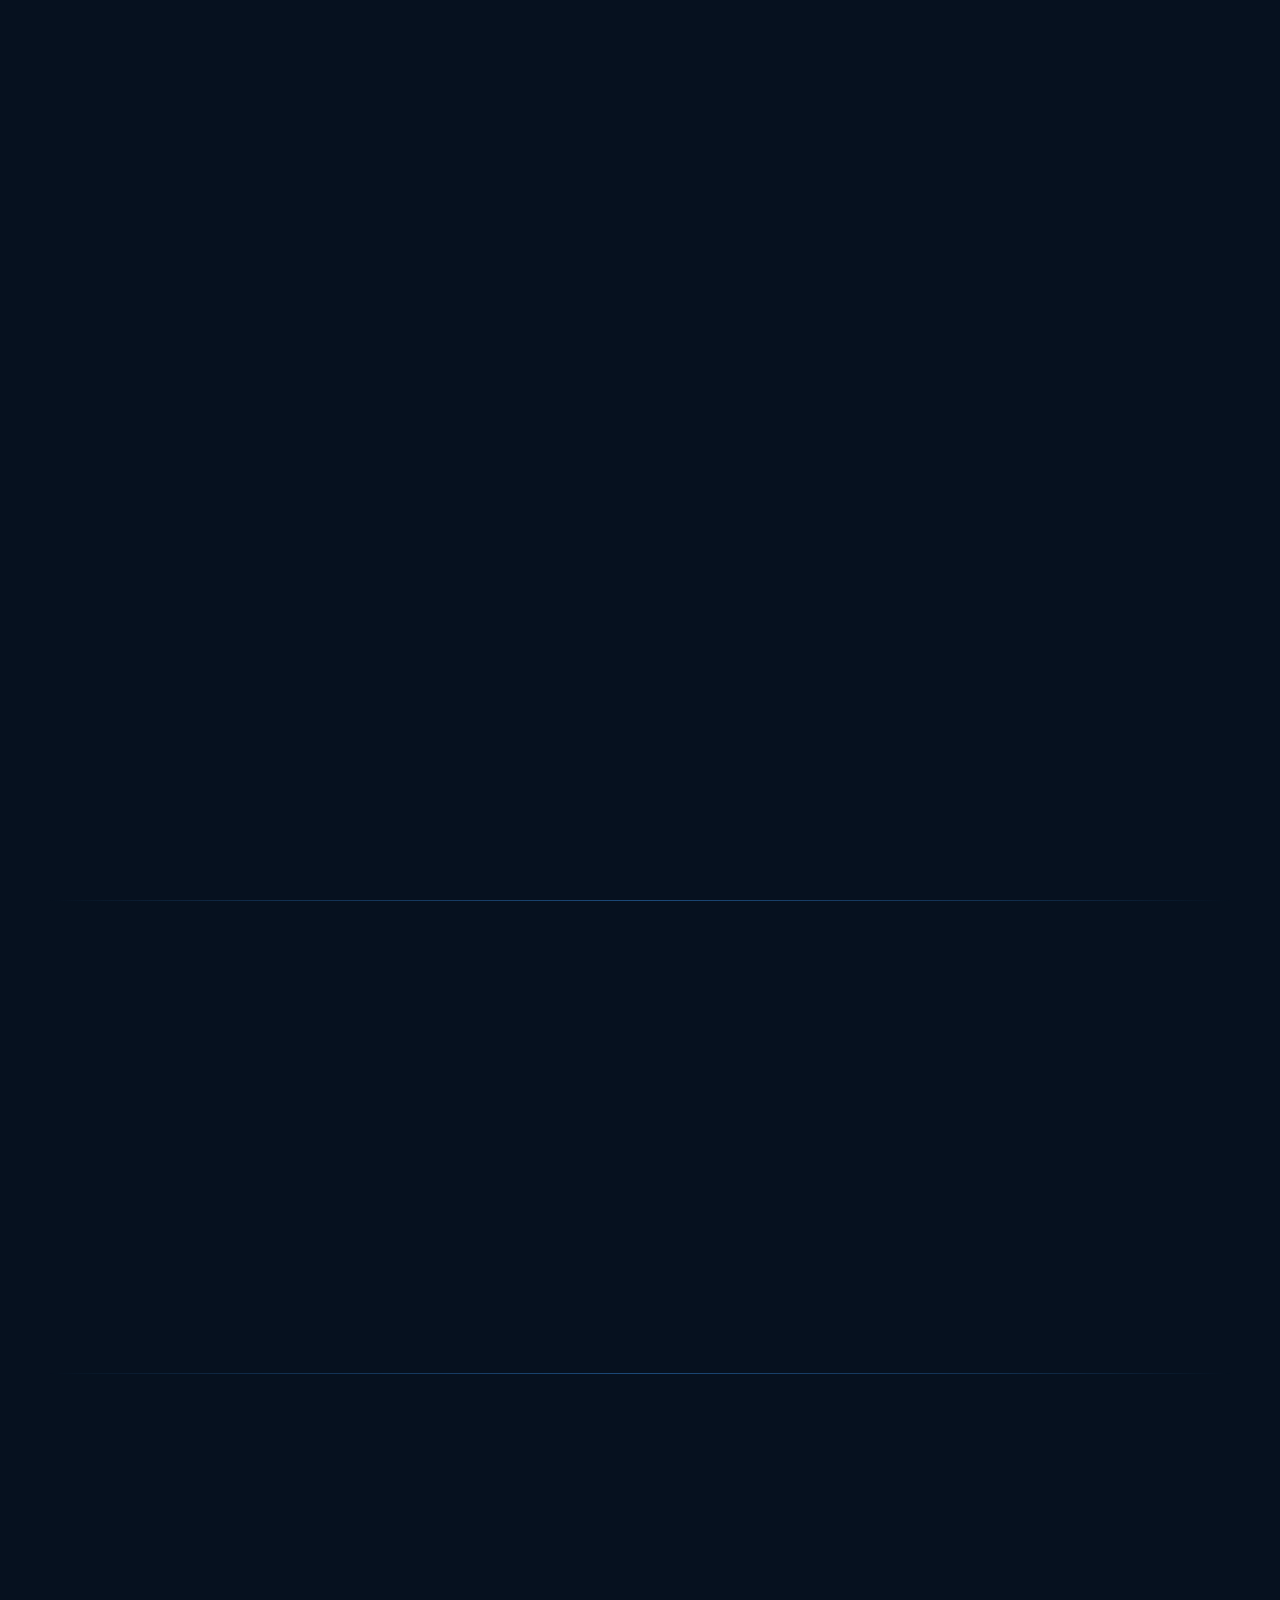
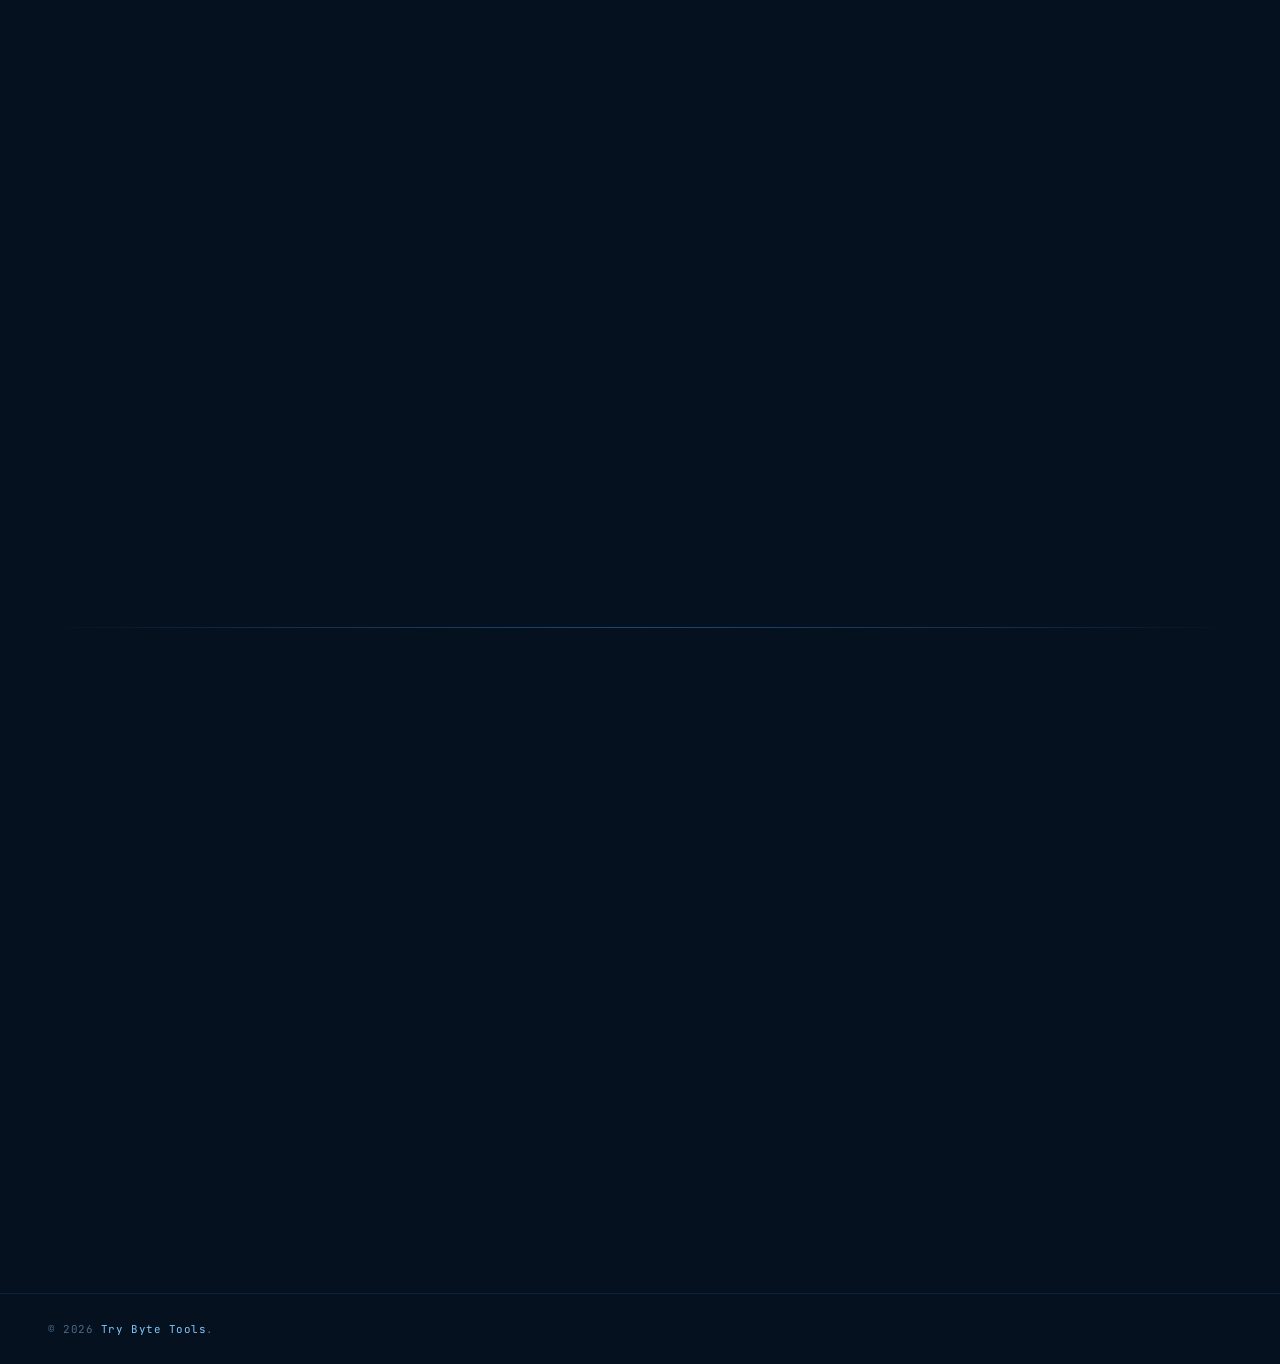
==== index.html @ e7b8ee63 "Site update 2026-03-02 18:28" ====
<!DOCTYPE html>
<html lang="en">
<head>
  <meta charset="UTF-8" />
  <meta name="viewport" content="width=device-width, initial-scale=1.0" />
  <meta name="description" content="Try Byte Tools — a small team building games, tools, and web projects. No corporate nonsense, just good code." />

  <!-- Open Graph / Social Sharing -->
  <meta property="og:type"        content="website" />
  <meta property="og:url"         content="https://trybytetools.github.io/TryByteTools/" />
  <meta property="og:title"       content="Try Byte Tools" />
  <meta property="og:description" content="A small team building games, tools, and web projects. No corporate nonsense, just good code." />
  <meta property="og:site_name"   content="Try Byte Tools" />

  <!-- Twitter / X Card -->
  <meta name="twitter:card"        content="summary" />
  <meta name="twitter:title"       content="Try Byte Tools" />
  <meta name="twitter:description" content="A small team building games, tools, and web projects. No corporate nonsense, just good code." />

  <title>Try Byte Tools</title>
  <link rel="preconnect" href="https://fonts.googleapis.com" />
  <link rel="preconnect" href="https://fonts.gstatic.com" crossorigin />
  <link href="https://fonts.googleapis.com/css2?family=JetBrains+Mono:wght@300;400;600;700&family=Outfit:wght@300;400;500;600;700;800;900&display=swap" rel="stylesheet" />
  <link rel="stylesheet" href="styles.css" />
</head>
<body>

<div id="page-transition"></div>
<div id="cursor"></div>
<div id="cursor-ring"></div>
<canvas id="bg-canvas"></canvas>

<div id="nav-container"></div>

<!-- ════ HERO ═══════════════════════════════════════════════════════ -->
<section class="hero">
  <h1 class="hero-title">
    <span class="blue">Try Byte Tools</span>
  </h1>
  <p class="hero-tagline">
    A small team that just wants to build cool stuff together. We want to share with the world what we're working on — no corporate nonsense, no marketing fluff, just good code and real projects.
  </p>
  <div class="hero-btns">
    <a href="projects.html" class="btn btn-blue"><span>Browse Projects →</span></a>
    <a href="#about" class="btn btn-blue"><span>The Team</span></a>
  </div>
</section>

<!-- ════ PIPELINE ════════════════════════════════════════════════════ -->
<hr class="divider" />
<div class="section-wrap" id="pipeline">
  <div style="display:grid;grid-template-columns:1fr 1fr;gap:5rem;align-items:start;">
    <div>
      <p class="section-eyebrow reveal">Pipeline</p>
      <h2 class="section-title reveal delay-1">What's<br><span class="blue">Coming</span></h2>
      <p class="section-sub reveal delay-2">Every tool in the portfolio. Updated as we plan and build.</p>
    </div>
    <div>
      <div id="pipeline-list" class="reveal delay-2"></div>
    </div>
  </div>
</div>

<!-- ════ ABOUT ════════════════════════════════════════════════════════ -->
<hr class="divider" />
<div class="section-wrap" id="about">
  <div class="about-split">
    <div class="about-body">
      <p class="section-eyebrow reveal">About</p>
      <h2 class="section-title reveal delay-1" style="margin-bottom:2rem;">Real Devs,<br><span class="blue">Real Code</span></h2>
      <div class="reveal delay-2">
        <p><strong>Try Byte Tools</strong> started as one developer's side project and turned into something better — a small crew of friends who just like building things.</p>
        <p>We work on whatever's interesting: Unity tools, web apps, games, mobile projects. There's no corporate agenda here. Just <em>developers who want to ship cool stuff together</em> and maybe make a little money doing it.</p>
        <p>The team grows when the right people show up. If you've got a project idea or want to collaborate, <strong>reach out</strong> — the door is open.</p>
      </div>
      <div class="stats reveal delay-3">
        <div class="stat-box"><span class="stat-num" data-count="5">0</span><div class="stat-label">Projects</div></div>
        <div class="stat-box"><span class="stat-num" data-count="2">0</span><div class="stat-label">Team Members</div></div>
      </div>
    </div>
    <div class="reveal delay-2">
      <p class="section-eyebrow" style="margin-bottom:1.5rem;">Team</p>
      <div class="team-grid" id="team-grid"></div>
    </div>
  </div>
</div>

<!-- ════ CONTACT ══════════════════════════════════════════════════════ -->
<hr class="divider" />
<div class="section-wrap" id="contact">
  <p class="section-eyebrow reveal">Contact</p>
  <h2 class="section-title reveal delay-1" style="margin-bottom:0.6rem;">Let's Talk</h2>
  <p class="section-sub reveal delay-2">Bug report, collab idea, tool request, or just want to say hi — all of it is welcome.</p>
  <div class="contact-grid">
    <div class="contact-links reveal delay-2">
      <a id="contact-email-link" href="mailto:TryByteTools@gmail.com" class="clink">
        <div class="clink-icon">
          <svg viewBox="0 0 24 24" fill="none" stroke="currentColor" stroke-width="1.5"><path d="M4 4h16c1.1 0 2 .9 2 2v12c0 1.1-.9 2-2 2H4c-1.1 0-2-.9-2-2V6c0-1.1.9-2 2-2z"/><polyline points="22,6 12,13 2,6"/></svg>
        </div>
        <div>
          <div class="clink-label">Email</div>
          <div class="clink-value" id="contact-email-val">TryByteTools@gmail.com</div>
        </div>
      </a>
    </div>
    <div class="contact-note reveal delay-3">
      <div class="contact-note-title">From the team</div>
      <p>Every message gets read by an actual person. No bots, no ticket queues.</p>
      <p>Got a project idea? Want to join the team? Found a bug? We want to hear all of it. The studio grows because people reach out.</p>
      <p class="highlight">That's literally how this works.</p>
    </div>
  </div>
</div>

<div id="footer-container"></div>

<!-- ════ SCRIPTS ══════════════════════════════════════════════════════ -->
<script src="projects-data.js"></script>
<script>
  // Nav & footer (uses TBT_SETTINGS from projects-data.js)
  document.getElementById('nav-container').innerHTML    = TBT_renderNav('home');
  document.getElementById('footer-container').innerHTML = TBT_renderFooter();
  document.getElementById('team-grid').innerHTML        = TBT_renderTeam();

  // Update contact email from TBT_SETTINGS if available
  if (TBT_SETTINGS && TBT_SETTINGS.email) {
    const email = TBT_SETTINGS.email;
    document.getElementById('contact-email-link').href = 'mailto:' + email;
    document.getElementById('contact-email-val').textContent = email;
  }

  // Nav scroll state
  const navEl = document.getElementById('main-nav');
  window.addEventListener('scroll', () => navEl.classList.toggle('scrolled', window.scrollY > 30), { passive: true });

  // Pipeline list
  const PIPE_LABELS = { release: 'Release', update: 'Update', idea: 'Idea' };
  document.getElementById('pipeline-list').innerHTML = TBT_PIPELINE.map((p, i) => {
    const versionChip = p.version ? `<span class="pipeline-version">v${p.version}</span>` : '';
    const patchLink   = p.patchNotesUrl ? `<a href="${p.patchNotesUrl}" class="pipeline-patch-link" target="_blank" rel="noopener">patch notes ↗</a>` : '';
    return `
      <div class="pipeline-row pipeline-type-${p.type} reveal${i > 0 ? ' delay-' + Math.min(i, 4) : ''}">
        <div class="pipeline-num">${String(i + 1).padStart(2, '0')}</div>
        <div class="pipeline-content">
          <div class="pipeline-title">
            ${p.title}
            <span class="pipeline-badge badge-${p.type}">${PIPE_LABELS[p.type] || p.type}</span>
            ${versionChip}${patchLink}
          </div>
          <div class="pipeline-desc">${p.desc}</div>
        </div>
      </div>`;
  }).join('');

  // Stat counters
  const statObs = new IntersectionObserver(entries => {
    entries.forEach(e => {
      if (!e.isIntersecting) return;
      const el = e.target, target = parseInt(el.dataset.count), dur = 1500;
      const start = performance.now();
      (function tick(now) {
        const p = Math.min((now - start) / dur, 1), ease = 1 - Math.pow(1 - p, 3);
        el.textContent = Math.round(target * ease);
        if (p < 1) requestAnimationFrame(tick); else el.textContent = target;
      })(start);
      statObs.unobserve(el);
    });
  }, { threshold: 0.5 });
  document.querySelectorAll('[data-count]').forEach(el => statObs.observe(el));

  TBT_initBackground();
  TBT_initCursor();
  TBT_initReveal();
  TBT_initPageTransition();
</script>
</body>
</html>
---- styles.css ----
/* ═══════════════════════════════════════════════════════════════════
   TRY BYTE TOOLS — shared stylesheet
   ═══════════════════════════════════════════════════════════════════ */

*, *::before, *::after { box-sizing: border-box; margin: 0; padding: 0; }

:root {
  /* ── Backgrounds ── */
  --bg:         #06111f;
  --bg2:        #081828;
  --bg3:        #0c2040;
  --bg-card:    rgba(8,22,40,0.85);
  --bg-card2:   rgba(10,28,50,0.9);

  /* ── Blues ── */
  --blue:        #3d9eff;
  --blue-bright: #7dc8ff;
  --blue-vivid:  #00baff;
  --blue-dim:    #1e5fa0;
  --blue-glow:   rgba(61,158,255,0.35);
  --blue-glow2:  rgba(61,158,255,0.15);
  --blue-glow3:  rgba(0,186,255,0.2);

  /* ── Borders ── */
  --border:   rgba(61,158,255,0.12);
  --border2:  rgba(61,158,255,0.22);
  --border3:  rgba(61,158,255,0.4);
  --border4:  rgba(0,186,255,0.55);

  /* ── Text ── */
  --text:       #d8eeff;
  --text2:      #a8ccee;
  --muted:      #4a6888;
  --muted2:     #7a9cbe;

  /* ── Typography ── */
  --font-mono:  'JetBrains Mono', monospace;
  --font-sans:  'Outfit', sans-serif;

  /* ── Layout ── */
  --radius:     10px;
  --radius-lg:  18px;
  --max-w:      1280px;
}

/* ─── Base ───────────────────────────────────────────────────────── */
html { scroll-behavior: smooth; }

body {
  background: var(--bg);
  color: var(--text);
  font-family: var(--font-sans);
  overflow-x: hidden;
  cursor: none;
  min-height: 100vh;
}

/* ─── Background grid ────────────────────────────────────────────── */
body::before {
  content: '';
  position: fixed; inset: 0; z-index: 0;
  pointer-events: none;
  background-image: radial-gradient(circle, rgba(61,158,255,0.18) 1px, transparent 1px);
  background-size: 36px 36px;
  mask-image: radial-gradient(ellipse 100% 100% at 50% 50%, black 30%, transparent 100%);
  -webkit-mask-image: radial-gradient(ellipse 100% 100% at 50% 50%, black 30%, transparent 100%);
}

/* ─── Ambient glow pools ─────────────────────────────────────────── */
body::after {
  content: '';
  position: fixed; inset: 0; z-index: 0;
  pointer-events: none;
  background:
    radial-gradient(ellipse 70% 50% at 50% -10%, rgba(61,158,255,0.12) 0%, transparent 70%),
    radial-gradient(ellipse 50% 40% at 10% 60%, rgba(0,186,255,0.07) 0%, transparent 70%),
    radial-gradient(ellipse 45% 35% at 90% 80%, rgba(61,158,255,0.08) 0%, transparent 70%);
}

/* ─── Page transition overlay ────────────────────────────────────── */
#page-transition {
  position: fixed; inset: 0; z-index: 9999;
  background: var(--bg);
  opacity: 1;
  pointer-events: none;
  transition: opacity 0.4s ease;
}

/* ─── Custom cursor ──────────────────────────────────────────────── */
#cursor {
  position: fixed; width: 8px; height: 8px;
  background: var(--blue-vivid);
  border-radius: 50%;
  pointer-events: none; z-index: 9000;
  transform: translate(-50%,-50%);
  transition: width .1s, height .1s, background .15s;
  mix-blend-mode: screen;
  box-shadow: 0 0 12px var(--blue-vivid), 0 0 28px var(--blue-glow);
}
#cursor-ring {
  position: fixed; width: 32px; height: 32px;
  border: 1.5px solid rgba(61,158,255,0.45);
  border-radius: 50%;
  pointer-events: none; z-index: 8999;
  transform: translate(-50%,-50%);
  transition: width .2s ease, height .2s ease, border-color .2s;
}

/* ─── Nav ────────────────────────────────────────────────────────── */
nav {
  position: fixed; top: 0; left: 0; right: 0; z-index: 1000;
  display: grid; grid-template-columns: 1fr auto 1fr;
  align-items: center;
  padding: 0 3rem; height: 64px;
  background: rgba(6,17,31,0.75);
  backdrop-filter: blur(28px) saturate(1.6);
  border-bottom: 1px solid var(--border);
  transition: background .3s, border-color .3s;
}
nav.scrolled {
  background: rgba(6,17,31,0.95);
  border-bottom-color: var(--border2);
  box-shadow: 0 1px 30px rgba(0,0,0,0.4);
}

.nav-logo {
  font-family: var(--font-mono); font-weight: 700; font-size: 0.84rem;
  color: var(--blue-bright); letter-spacing: 0.07em;
  text-decoration: none;
  display: flex; align-items: center; gap: 0.7rem;
}
.nav-logo-dot {
  width: 8px; height: 8px; border-radius: 50%;
  background: var(--blue-vivid);
  box-shadow: 0 0 10px var(--blue-vivid), 0 0 22px var(--blue-glow);
  animation: pulse-dot 2.5s ease-in-out infinite;
  flex-shrink: 0;
}
.nav-links { display: flex; align-items: center; gap: 2.5rem; list-style: none; justify-content: center; }
.nav-links a {
  font-family: var(--font-mono); font-size: 0.72rem;
  color: var(--muted2); text-decoration: none;
  letter-spacing: 0.1em; text-transform: uppercase;
  transition: color .2s;
  position: relative;
}
.nav-links a::after {
  content: ''; position: absolute; bottom: -3px; left: 0; right: 0;
  height: 1px; background: var(--blue-vivid);
  transform: scaleX(0); transition: transform .2s;
}
.nav-links a:hover { color: var(--blue-bright); }
.nav-links a:hover::after { transform: scaleX(1); }
.nav-links a.active { color: var(--blue-bright); }
.nav-links a.active::after { transform: scaleX(1); }

/* ─── Buttons ────────────────────────────────────────────────────── */
.btn {
  font-family: var(--font-mono); font-size: 0.77rem;
  font-weight: 600; letter-spacing: 0.1em; text-transform: uppercase;
  padding: 0.9rem 2.1rem; border-radius: var(--radius);
  text-decoration: none; cursor: none; transition: all .22s;
  display: inline-block; border: none; position: relative; overflow: hidden;
}
.btn-blue {
  background: linear-gradient(135deg, var(--blue), var(--blue-vivid));
  color: #04111e;
  box-shadow: 0 0 30px rgba(61,158,255,0.4), 0 4px 20px rgba(0,0,0,0.4);
}
.btn-blue::before {
  content: ''; position: absolute; inset: 0;
  background: linear-gradient(135deg, var(--blue-vivid), var(--blue-bright));
  opacity: 0; transition: opacity .22s;
}
.btn-blue:hover::before { opacity: 1; }
.btn-blue:hover { box-shadow: 0 0 50px rgba(0,186,255,0.5), 0 6px 28px rgba(0,0,0,0.4); transform: translateY(-2px); }
.btn-blue span { position: relative; z-index: 1; }

.btn-outline {
  background: transparent; color: var(--muted2);
  border: 1px solid var(--border2);
}
.btn-outline:hover { border-color: var(--blue); color: var(--blue-bright); background: rgba(61,158,255,0.06); transform: translateY(-2px); }

.btn-ghost {
  background: rgba(61,158,255,0.07);
  color: var(--blue-bright);
  border: 1px solid var(--border2);
}
.btn-ghost:hover { background: rgba(61,158,255,0.14); border-color: var(--border3); transform: translateY(-2px); }

/* ─── Section ────────────────────────────────────────────────────── */
.section-wrap {
  position: relative; z-index: 1;
  padding: 7rem 3rem;
  max-width: var(--max-w); margin: 0 auto;
}
.section-eyebrow {
  font-family: var(--font-mono); font-size: 0.68rem;
  color: var(--blue-vivid); letter-spacing: 0.24em; text-transform: uppercase;
  margin-bottom: 0.75rem;
  display: flex; align-items: center; gap: 0.7rem;
}
.section-eyebrow::before {
  content: ''; width: 20px; height: 1px;
  background: var(--blue-vivid); box-shadow: 0 0 6px var(--blue-vivid);
}
.section-title {
  font-weight: 800; font-size: clamp(2.2rem, 4.5vw, 3.5rem);
  letter-spacing: -0.025em; line-height: 1.07; margin-bottom: 1rem;
  text-shadow: 0 0 55px rgba(0,186,255,0.35), 0 0 110px rgba(61,158,255,0.15);
}
.section-title .blue { color: var(--blue-bright); }
.section-sub {
  font-size: 1rem; font-weight: 300; color: var(--muted2);
  max-width: 520px; line-height: 1.9; margin-bottom: 3.5rem;
}

/* ─── Background animation canvas ───────────────────────────────── */
#bg-canvas {
  position: fixed; inset: 0; z-index: 0;
  pointer-events: none; opacity: 0.55;
}

/* ─── Divider ────────────────────────────────────────────────────── */
.divider {
  border: none; height: 1px;
  background: linear-gradient(to right, transparent, var(--border2) 20%, var(--border3) 50%, var(--border2) 80%, transparent);
  max-width: var(--max-w); margin: 0 3rem;
  position: relative; z-index: 1;
}

/* ═══════════════════════════════════════════════════════════════════
   HERO
   ═══════════════════════════════════════════════════════════════════ */
.hero {
  position: relative; z-index: 1;
  min-height: 100vh;
  display: flex; flex-direction: column;
  align-items: center; justify-content: center; text-align: center;
  padding: 7rem 3rem 5rem;
}
.hero-eyebrow {
  font-family: var(--font-mono); font-size: 0.7rem;
  color: var(--blue-vivid); letter-spacing: 0.26em; text-transform: uppercase;
  margin-bottom: 2.2rem;
  display: flex; align-items: center; gap: 0.8rem;
  opacity: 0; animation: fadeUp .6s .15s forwards;
}
.hero-eyebrow::before, .hero-eyebrow::after {
  content: ''; flex-shrink: 0;
  width: 32px; height: 1px;
  background: var(--blue-vivid);
  box-shadow: 0 0 8px var(--blue-vivid);
}
.hero-title {
  font-weight: 900; font-size: clamp(3.5rem, 8.5vw, 7.5rem);
  line-height: 0.94; letter-spacing: -0.04em;
  margin-bottom: 1.6rem; max-width: 900px;
  opacity: 0; animation: fadeUp .7s .3s forwards;
}
.hero-title .blue {
  color: var(--blue-bright);
  text-shadow: 0 0 60px rgba(0,186,255,0.5), 0 0 120px rgba(61,158,255,0.2);
}
.hero-desc {
  font-size: 1.12rem; font-weight: 300; color: var(--muted2);
  line-height: 1.85; max-width: 540px;
  margin-bottom: 1.5rem;
  opacity: 0; animation: fadeUp .7s .46s forwards;
}
.hero-tagline {
  font-family: var(--font-mono); font-size: 0.77rem;
  color: var(--muted); line-height: 2;
  max-width: 460px; margin-bottom: 3rem;
  padding: 1rem 1.5rem;
  background: rgba(61,158,255,0.04);
  border: 1px solid var(--border);
  border-radius: var(--radius);
  border-left: 2px solid rgba(0,186,255,0.5);
  opacity: 0; animation: fadeUp .7s .6s forwards;
}
.hero-tagline em { color: var(--blue-bright); font-style: normal; }
.hero-btns {
  display: flex; gap: 1rem; flex-wrap: wrap; justify-content: center;
  margin-bottom: 4rem;
  opacity: 0; animation: fadeUp .7s .74s forwards;
}

/* ═══════════════════════════════════════════════════════════════════
   FEATURE CARDS
   ═══════════════════════════════════════════════════════════════════ */
.features-grid {
  display: grid;
  grid-template-columns: repeat(3, 1fr);
  gap: 16px;
}
@media (max-width: 900px) { .features-grid { grid-template-columns: 1fr; } }

.feature-card {
  background: var(--bg-card);
  border: 1px solid var(--border);
  border-radius: var(--radius-lg);
  padding: 2rem 1.75rem;
  position: relative; overflow: hidden;
  transition: border-color .25s, transform .25s;
  backdrop-filter: blur(12px);
}
.feature-card:hover { border-color: var(--border3); transform: translateY(-4px); }
.feature-card::before {
  content: ''; position: absolute; inset: 0;
  background: radial-gradient(ellipse 60% 60% at 50% 0%, rgba(61,158,255,0.08), transparent);
  pointer-events: none;
}
.feature-icon {
  width: 44px; height: 44px; border-radius: 10px;
  background: rgba(61,158,255,0.08);
  border: 1px solid var(--border2);
  display: flex; align-items: center; justify-content: center;
  margin-bottom: 1.1rem;
  font-size: 1.4rem;
}
.feature-title { font-weight: 700; font-size: 1rem; margin-bottom: 0.55rem; }
.feature-desc { font-size: 0.87rem; font-weight: 300; color: var(--muted2); line-height: 1.85; }

/* ═══════════════════════════════════════════════════════════════════
   PIPELINE
   ═══════════════════════════════════════════════════════════════════ */
.pipeline-row {
  display: flex; align-items: stretch; gap: 0;
  position: relative; margin-bottom: 1rem;
}
.pipeline-row::before {
  content: ''; position: absolute; left: 24px; top: 28px; bottom: -1rem;
  width: 1px; background: var(--border2);
}
.pipeline-row:last-child::before { display: none; }
.pipeline-num {
  width: 48px; height: 48px; border-radius: 50%; flex-shrink: 0;
  background: var(--bg-card2); border: 1px solid var(--border2);
  display: flex; align-items: center; justify-content: center;
  font-family: var(--font-mono); font-size: 0.72rem; color: var(--blue);
  font-weight: 700; margin-right: 1.25rem; position: relative; z-index: 1;
}
.pipeline-row.active .pipeline-num {
  background: rgba(0,186,255,0.1); border-color: var(--blue-vivid);
  color: var(--blue-vivid); box-shadow: 0 0 16px rgba(0,186,255,0.2);
}
.pipeline-content { flex: 1; padding-bottom: 1.5rem; }
.pipeline-title { font-weight: 700; font-size: 0.95rem; margin-bottom: 0.3rem; color: var(--text); }
.pipeline-desc { font-size: 0.85rem; font-weight: 300; color: var(--muted2); line-height: 1.75; }

.pipeline-badge {
  font-family: var(--font-mono); font-size: 0.6rem;
  letter-spacing: 0.1em; text-transform: uppercase;
  padding: 0.18rem 0.55rem; border-radius: 5px;
  display: inline-block; margin-left: 0.65rem;
  vertical-align: middle;
}

/* ── Pipeline type badges ── */
.badge-release {
  background: rgba(37,99,235,0.2);
  color: #93c5fd;
  border: 1px solid rgba(37,99,235,0.6);
  box-shadow: 0 0 10px rgba(37,99,235,0.25);
}
.badge-update {
  background: rgba(0,186,255,0.12);
  color: #7dd8ff;
  border: 1px solid rgba(0,186,255,0.35);
}
.badge-idea {
  background: rgba(255,208,102,0.08);
  color: #ffd066;
  border: 1px solid rgba(255,208,102,0.28);
  opacity: 0.85;
}

/* ── Pipeline version chip ── */
.pipeline-version {
  font-family: var(--font-mono); font-size: 0.6rem;
  color: var(--muted2); letter-spacing: 0.08em;
  background: rgba(61,158,255,0.06);
  border: 1px solid var(--border);
  border-radius: 5px; padding: 0.15rem 0.45rem;
  display: inline-block; margin-left: 0.5rem;
  vertical-align: middle;
}

/* ── Pipeline patch link ── */
.pipeline-patch-link {
  font-family: var(--font-mono); font-size: 0.58rem;
  letter-spacing: 0.08em; text-transform: uppercase;
  color: var(--blue-vivid); text-decoration: none;
  border-bottom: 1px dashed rgba(0,186,255,0.35);
  margin-left: 0.5rem; display: inline-block;
  vertical-align: middle; transition: color .15s, border-color .15s;
}
.pipeline-patch-link:hover { color: var(--blue-bright); border-bottom-color: var(--blue-bright); }

/* ── Pipeline row type accents ── */
.pipeline-type-release .pipeline-num {
  background: rgba(37,99,235,0.12);
  border-color: rgba(37,99,235,0.5);
  color: #93c5fd;
  box-shadow: 0 0 14px rgba(37,99,235,0.2);
}
.pipeline-type-update .pipeline-num {
  background: rgba(0,186,255,0.1);
  border-color: var(--blue-vivid);
  color: var(--blue-vivid);
  box-shadow: 0 0 16px rgba(0,186,255,0.2);
}
.pipeline-type-idea .pipeline-num {
  background: rgba(255,208,102,0.06);
  border-color: rgba(255,208,102,0.25);
  color: rgba(255,208,102,0.6);
}

/* Keep old badge classes for any legacy use */
.badge-live { background: rgba(0,186,255,0.12); color: #00e5ff; border: 1px solid rgba(0,229,255,0.3); }
.badge-wip  { background: rgba(255,208,102,0.1); color: #ffd066; border: 1px solid rgba(255,208,102,0.3); }
.badge-next { background: rgba(61,158,255,0.08); color: var(--muted2); border: 1px solid var(--border); }

/* ═══════════════════════════════════════════════════════════════════
   ABOUT — STATS
   ═══════════════════════════════════════════════════════════════════ */
.about-split {
  display: grid; grid-template-columns: 1fr 1fr; gap: 5rem; align-items: start;
}
@media (max-width: 860px) { .about-split { grid-template-columns: 1fr; gap: 3.5rem; } }

.about-body p {
  font-size: 0.95rem; font-weight: 300; color: var(--muted2);
  line-height: 2; margin-bottom: 1.1rem;
}
.about-body p strong { color: var(--text); font-weight: 600; }
.about-body p em { color: var(--blue-bright); font-style: normal; }

.stats {
  display: grid; grid-template-columns: repeat(4,1fr); gap: 12px;
  margin-top: 3.5rem;
}
@media (max-width: 600px) { .stats { grid-template-columns: 1fr 1fr; } }

.stat-box {
  background: var(--bg-card2); border: 1px solid var(--border);
  border-radius: var(--radius); padding: 1.5rem 1.2rem; text-align: center;
  backdrop-filter: blur(8px); transition: border-color .2s, transform .2s;
}
.stat-box:hover { border-color: var(--border3); transform: translateY(-3px); }
.stat-num {
  font-family: var(--font-mono); font-size: 2.1rem; font-weight: 700;
  color: var(--blue-vivid);
  text-shadow: 0 0 30px rgba(0,186,255,0.5);
  margin-bottom: 0.3rem; display: block;
}
.stat-label {
  font-family: var(--font-mono); font-size: 0.63rem;
  color: var(--muted); letter-spacing: 0.15em; text-transform: uppercase;
}

/* ═══════════════════════════════════════════════════════════════════
   TEAM
   ═══════════════════════════════════════════════════════════════════ */
.team-grid { display: flex; flex-direction: column; gap: 10px; }
.team-card {
  background: var(--bg-card2); border: 1px solid var(--border);
  border-radius: var(--radius); padding: 1.3rem 1.4rem;
  display: flex; align-items: center; gap: 1.1rem;
  transition: border-color .2s, transform .2s; backdrop-filter: blur(8px);
}
.team-card:hover { border-color: var(--border3); transform: translateX(5px); }
.team-avatar {
  width: 44px; height: 44px; border-radius: 50%;
  overflow: hidden;
  background: linear-gradient(135deg, var(--bg3), rgba(61,158,255,0.12));
  border: 1px solid var(--border2);
  display: flex; align-items: center; justify-content: center;
  font-family: var(--font-mono); font-size: 0.82rem;
  color: var(--blue-bright); font-weight: 700; flex-shrink: 0;
  box-shadow: 0 0 16px rgba(61,158,255,0.15);
}
.team-name { font-weight: 600; font-size: 0.92rem; margin-bottom: 0.22rem; }
.team-role { font-family: var(--font-mono); font-size: 0.67rem; color: var(--muted); }

.team-add { border-style: dashed; border-color: rgba(61,158,255,0.1); opacity: .55; }
.team-add:hover { opacity: .85; border-color: var(--border2); transform: none; }
.team-add .team-avatar { color: var(--muted); border-style: dashed; background: transparent; }

/* ═══════════════════════════════════════════════════════════════════
   CONTACT
   ═══════════════════════════════════════════════════════════════════ */
.contact-grid {
  display: grid; grid-template-columns: 1fr 1fr; gap: 5rem; align-items: start;
}
@media (max-width: 860px) { .contact-grid { grid-template-columns: 1fr; gap: 2.5rem; } }

.contact-links { display: flex; flex-direction: column; gap: 10px; }
.clink {
  display: flex; align-items: center; gap: 1.3rem;
  text-decoration: none;
  background: var(--bg-card2); border: 1px solid var(--border);
  border-radius: var(--radius); padding: 1.2rem 1.4rem;
  transition: all .22s; backdrop-filter: blur(8px);
}
.clink:hover {
  border-color: var(--border3);
  background: rgba(61,158,255,0.05);
  transform: translateX(5px);
  box-shadow: 0 4px 24px rgba(61,158,255,0.08);
}
.clink-icon {
  width: 40px; height: 40px; border-radius: 9px;
  background: rgba(61,158,255,0.06); border: 1px solid var(--border);
  display: flex; align-items: center; justify-content: center;
  flex-shrink: 0; transition: border-color .2s, background .2s;
}
.clink:hover .clink-icon { border-color: var(--blue-vivid); background: rgba(0,186,255,0.12); }
.clink-icon svg { width: 17px; height: 17px; color: var(--muted2); }
.clink:hover .clink-icon svg { color: var(--blue-vivid); }
.clink-label {
  font-family: var(--font-mono); font-size: 0.64rem;
  color: var(--muted); letter-spacing: 0.1em; text-transform: uppercase;
  margin-bottom: 0.2rem;
}
.clink-value { font-size: 0.9rem; font-weight: 400; color: var(--text); }

.contact-note {
  padding: 2rem 2.2rem;
  background: var(--bg-card2); border: 1px solid var(--border);
  border-radius: var(--radius-lg); border-left: 2px solid var(--blue-vivid);
  backdrop-filter: blur(8px); position: relative; overflow: hidden;
}
.contact-note::before {
  content: ''; position: absolute; top: 0; left: 0; right: 0; height: 1px;
  background: linear-gradient(90deg, var(--blue-vivid), transparent); opacity: 0.6;
}
.contact-note-title { font-weight: 700; font-size: 1rem; margin-bottom: 0.85rem; color: var(--text); }
.contact-note p {
  font-size: 0.88rem; font-weight: 300; color: var(--muted2);
  line-height: 1.9; margin-bottom: 0.7rem;
}
.contact-note p:last-child { margin-bottom: 0; }
.contact-note .highlight { color: var(--blue-bright); font-weight: 500; }

/* ═══════════════════════════════════════════════════════════════════
   PROJECT CARDS
   ═══════════════════════════════════════════════════════════════════ */
.project-grid {
  display: grid;
  grid-template-columns: repeat(auto-fill, minmax(320px, 1fr));
  gap: 16px;
}

.pcard {
  background: var(--bg-card);
  border: 1px solid var(--border);
  border-radius: var(--radius-lg);
  padding: 1.85rem;
  position: relative; overflow: hidden;
  transition: border-color .25s, transform .3s, box-shadow .3s;
  cursor: none;
  backdrop-filter: blur(12px);
}
.pcard::before {
  content: '';
  position: absolute; inset: 0; border-radius: var(--radius-lg);
  background: radial-gradient(
    ellipse 70% 70% at var(--mx,50%) var(--my,50%),
    rgba(61,158,255,0.1), transparent 70%
  );
  opacity: 0; transition: opacity .3s;
}
.pcard:hover::before { opacity: 1; }
.pcard::after {
  content: '';
  position: absolute; top: 0; left: 0; right: 0; height: 1px;
  background: linear-gradient(90deg, transparent, var(--border3), transparent);
  opacity: 0; transition: opacity .3s;
}
.pcard:hover::after { opacity: 1; }
.pcard:hover {
  border-color: var(--border3);
  transform: translateY(-5px);
  box-shadow: 0 16px 50px rgba(0,0,0,0.5), 0 0 40px rgba(61,158,255,0.1);
}
.pcard.wip-card { opacity: 0.65; }
.pcard.wip-card:hover { opacity: 0.9; }

.pcard-top {
  display: flex; justify-content: space-between;
  align-items: flex-start; margin-bottom: 1.3rem;
}
.ptag {
  font-family: var(--font-mono); font-size: 0.62rem;
  letter-spacing: 0.12em; text-transform: uppercase;
  padding: 0.26rem 0.75rem; border-radius: 6px;
}
.ptag-unity   { background: rgba(61,158,255,0.14);  color: #7dc8ff; border: 1px solid rgba(61,158,255,0.3); }
.ptag-game    { background: rgba(140,74,255,0.12);  color: #b89fff; border: 1px solid rgba(140,74,255,0.28); }
.ptag-python  { background: rgba(255,200,74,0.1);   color: #ffd87a; border: 1px solid rgba(255,200,74,0.25); }
.ptag-android { background: rgba(74,255,140,0.1);   color: #7fffc0; border: 1px solid rgba(74,255,140,0.25); }
.ptag-web     { background: rgba(0,186,255,0.1);    color: #7dd8ff; border: 1px solid rgba(0,186,255,0.25); }
.ptag-ai      { background: rgba(255,74,180,0.1);   color: #ff9de0; border: 1px solid rgba(255,74,180,0.25); }

.pcard-num {
  font-family: var(--font-mono); font-size: 0.66rem;
  color: rgba(61,158,255,0.3); font-weight: 700;
}
.pcard-title {
  font-weight: 700; font-size: 1.1rem;
  letter-spacing: -0.01em; margin-bottom: 0.6rem; color: var(--text);
}
.pcard-desc {
  font-size: 0.87rem; font-weight: 300;
  color: var(--muted2); line-height: 1.9; margin-bottom: 1.75rem;
}
.pcard-footer {
  display: flex; justify-content: space-between; align-items: center;
  padding-top: 1rem; border-top: 1px solid var(--border);
}
.pcard-links { display: flex; gap: 1rem; }
.pcard-link {
  font-family: var(--font-mono); font-size: 0.67rem;
  letter-spacing: 0.08em; text-transform: uppercase;
  color: var(--muted2); text-decoration: none;
  display: flex; align-items: center; gap: 0.4rem;
  transition: color .2s;
}
.pcard-link:hover { color: var(--blue-bright); }
.pcard-link svg { width: 11px; height: 11px; }

.pstatus {
  font-family: var(--font-mono); font-size: 0.62rem;
  letter-spacing: 0.1em; text-transform: uppercase;
  color: var(--muted2);
  display: flex; align-items: center; gap: 0.45rem;
}
.pstatus-dot {
  width: 6px; height: 6px; border-radius: 50%; flex-shrink: 0;
}
.pstatus-dot.live  { background: #00e5ff; box-shadow: 0 0 8px #00e5ff; animation: pulse-dot 2.5s ease-in-out infinite; }
.pstatus-dot.wip   { background: #ffd066; box-shadow: 0 0 6px rgba(255,208,102,0.5); }
.pstatus-dot.soon    { background: var(--muted); }
.pstatus-dot.idea  { background: #ffd066; opacity: 0.6; }

.pcard-meta {
  display: flex; align-items: center; flex-wrap: wrap; gap: 0.6rem;
  margin-top: 0.65rem; margin-bottom: 0.25rem;
}
.pcard-author {
  font-family: var(--font-mono); font-size: 0.62rem;
  color: var(--muted2); letter-spacing: 0.06em;
}
.pcard-version {
  font-family: var(--font-mono); font-size: 0.62rem;
  color: var(--blue); letter-spacing: 0.06em;
  display: flex; align-items: center; gap: 0.4rem;
}
.patch-btn {
  font-family: var(--font-mono); font-size: 0.58rem;
  letter-spacing: 0.08em; text-transform: uppercase;
  color: var(--blue-vivid); background: rgba(0,186,255,0.08);
  border: 1px solid rgba(0,186,255,0.25); border-radius: 5px;
  padding: 0.12rem 0.5rem; cursor: none;
  transition: all .15s;
}
.patch-btn:hover { background: rgba(0,186,255,0.18); border-color: var(--blue-vivid); }
.pcard-price {
  font-family: var(--font-mono); font-size: 0.62rem;
  color: #7fffc0; letter-spacing: 0.06em;
  margin-left: auto;
}

/* ─── Patch Notes Modal ──────────────────────────────────────────── */
.patch-modal-overlay {
  display: none; position: fixed; inset: 0; z-index: 2000;
  background: rgba(4,10,20,0.85); backdrop-filter: blur(8px);
  align-items: center; justify-content: center; padding: 2rem;
}
.patch-modal-overlay.open { display: flex; }
.patch-modal {
  background: var(--bg2); border: 1px solid var(--border2);
  border-radius: var(--radius-lg); width: 100%; max-width: 520px;
  max-height: 80vh; overflow-y: auto;
  box-shadow: 0 0 80px rgba(0,0,0,0.7), 0 0 40px rgba(61,158,255,0.08);
  animation: slideUp .22s ease;
}
.patch-modal-head {
  display: flex; align-items: center; justify-content: space-between;
  padding: 1.25rem 1.75rem; border-bottom: 1px solid var(--border);
  position: sticky; top: 0; background: var(--bg2); z-index: 1;
}
.patch-modal-title { font-weight: 700; font-size: 0.95rem; }
.patch-modal-close {
  background: none; border: none; color: var(--muted2);
  font-size: 1.1rem; cursor: pointer; transition: color .15s;
  width: 26px; height: 26px; display: flex; align-items: center; justify-content: center;
}
.patch-modal-close:hover { color: var(--text); }
.patch-modal-body { padding: 1.25rem 1.75rem; display: flex; flex-direction: column; gap: 1rem; }
.patch-entry {
  background: rgba(6,17,31,0.6); border: 1px solid var(--border);
  border-radius: var(--radius); padding: 1rem 1.25rem;
  border-left: 2px solid var(--blue-vivid);
}
.patch-header { display: flex; align-items: center; gap: 1rem; margin-bottom: 0.5rem; }
.patch-version {
  font-family: var(--font-mono); font-size: 0.75rem;
  color: var(--blue-vivid); font-weight: 700;
}
.patch-date {
  font-family: var(--font-mono); font-size: 0.65rem;
  color: var(--muted); letter-spacing: 0.06em;
}
.patch-notes {
  font-size: 0.88rem; font-weight: 300; color: var(--muted2); line-height: 1.8;
}

/* ═══════════════════════════════════════════════════════════════════
   PROJECTS PAGE — PAGE HEADER & CONTROLS
   ═══════════════════════════════════════════════════════════════════ */
.page-header {
  position: relative; z-index: 1;
  padding: 10rem 3rem 4rem;
  text-align: center;
  max-width: var(--max-w); margin: 0 auto;
}
.page-header .hero-eyebrow {
  justify-content: center;
  margin-bottom: 1.75rem;
  animation: fadeUp .6s .15s forwards;
}
.page-header h1 {
  font-weight: 900; font-size: clamp(3rem, 7vw, 6rem);
  letter-spacing: -0.04em; line-height: 1;
  margin-bottom: 1.25rem;
  opacity: 0; animation: fadeUp .7s .28s forwards;
}
.page-header h1 .blue {
  color: var(--blue-bright);
  text-shadow: 0 0 60px rgba(0,186,255,0.45), 0 0 100px rgba(61,158,255,0.2);
}
.page-header p {
  font-size: 1.05rem; font-weight: 300; color: var(--muted2);
  max-width: 500px; margin: 0 auto;
  line-height: 1.85;
  opacity: 0; animation: fadeUp .7s .4s forwards;
}

.controls-bar {
  position: relative; z-index: 1;
  max-width: var(--max-w); margin: 0 auto;
  padding: 0 3rem 3rem;
  display: flex; flex-wrap: wrap; align-items: center;
  justify-content: space-between; gap: 1.25rem;
}

.cat-tabs { display: flex; flex-wrap: wrap; gap: 6px; }
.cat-tab {
  font-family: var(--font-mono); font-size: 0.67rem;
  letter-spacing: 0.1em; text-transform: uppercase;
  padding: 0.52rem 1.15rem;
  background: transparent; color: var(--muted);
  border: 1px solid var(--border); border-radius: 100px;
  cursor: none; transition: all .2s;
}
.cat-tab:hover { color: var(--blue-bright); border-color: var(--border2); }
.cat-tab.active {
  background: rgba(0,186,255,0.1); color: var(--blue-bright);
  border-color: rgba(0,186,255,0.45);
  box-shadow: 0 0 14px rgba(0,186,255,0.12);
}

.search-wrap { position: relative; display: flex; align-items: center; }
.search-wrap svg {
  position: absolute; left: 0.9rem;
  width: 14px; height: 14px; color: var(--muted); pointer-events: none;
}
.search-input {
  font-family: var(--font-mono); font-size: 0.72rem;
  letter-spacing: 0.06em;
  background: var(--bg-card2); color: var(--text);
  border: 1px solid var(--border); border-radius: var(--radius);
  padding: 0.6rem 1rem 0.6rem 2.4rem;
  outline: none; width: 220px;
  transition: border-color .2s, box-shadow .2s;
}
.search-input::placeholder { color: var(--muted); }
.search-input:focus {
  border-color: var(--blue);
  box-shadow: 0 0 0 3px rgba(61,158,255,0.1);
}

.results-meta {
  position: relative; z-index: 1;
  max-width: var(--max-w); margin: 0 auto;
  padding: 0 3rem 1.5rem;
  display: flex; align-items: center; justify-content: space-between;
  flex-wrap: wrap; gap: 0.75rem;
}
.results-count {
  font-family: var(--font-mono); font-size: 0.68rem;
  color: var(--muted); letter-spacing: 0.12em;
}
.results-count strong { color: var(--blue-bright); }
.view-toggle { display: flex; gap: 4px; }
.view-btn {
  width: 32px; height: 32px; border-radius: 7px;
  background: transparent; border: 1px solid var(--border);
  cursor: none; display: flex; align-items: center; justify-content: center;
  color: var(--muted); transition: all .2s;
}
.view-btn:hover { border-color: var(--border2); color: var(--muted2); }
.view-btn.active { background: rgba(61,158,255,0.1); border-color: var(--border3); color: var(--blue-bright); }
.view-btn svg { width: 14px; height: 14px; }

#project-grid { padding: 0 3rem 7rem; max-width: var(--max-w); margin: 0 auto; }
#project-grid.view-list .project-grid { grid-template-columns: 1fr; }
#project-grid.view-list .pcard {
  display: grid;
  grid-template-columns: auto 1fr auto;
  align-items: center;
  gap: 2rem;
  padding: 1.25rem 1.75rem;
}
#project-grid.view-list .pcard-desc { display: none; }
#project-grid.view-list .pcard-top { margin-bottom: 0; flex-direction: row; align-items: center; gap: 0.75rem; }
#project-grid.view-list .pcard-title { margin-bottom: 0; font-size: 1rem; }
#project-grid.view-list .pcard-footer { border-top: none; padding-top: 0; }

.empty-state { text-align: center; padding: 5rem 2rem; display: none; }
.empty-state.show { display: block; }
.empty-state p { font-family: var(--font-mono); font-size: 0.8rem; color: var(--muted); letter-spacing: 0.1em; }
.empty-glyph { font-size: 2.5rem; margin-bottom: 1rem; opacity: 0.4; }

/* ═══════════════════════════════════════════════════════════════════
   FOOTER
   ═══════════════════════════════════════════════════════════════════ */
footer {
  position: relative; z-index: 1;
  border-top: 1px solid var(--border);
  padding: 1.75rem 3rem;
  display: flex; justify-content: space-between;
  align-items: center; flex-wrap: wrap; gap: 1rem;
}
footer span {
  font-family: var(--font-mono); font-size: 0.68rem;
  color: var(--muted); letter-spacing: 0.05em;
}
footer .blue { color: var(--blue-bright); }
.footer-links { display: flex; gap: 1.75rem; }
.footer-links a {
  font-family: var(--font-mono); font-size: 0.65rem;
  color: var(--muted); text-decoration: none; letter-spacing: 0.1em;
  text-transform: uppercase; transition: color .2s;
}
.footer-links a:hover { color: var(--blue-bright); }

/* ═══════════════════════════════════════════════════════════════════
   SCROLL REVEAL
   ═══════════════════════════════════════════════════════════════════ */
.reveal { opacity: 0; transform: translateY(22px); transition: opacity .7s ease, transform .7s ease; }
.reveal.in { opacity: 1; transform: none; }
.delay-1 { transition-delay: .1s; }
.delay-2 { transition-delay: .2s; }
.delay-3 { transition-delay: .32s; }
.delay-4 { transition-delay: .44s; }
.hidden  { display: none !important; }

/* ═══════════════════════════════════════════════════════════════════
   KEYFRAMES
   ═══════════════════════════════════════════════════════════════════ */
@keyframes fadeUp   { from { opacity:0; transform:translateY(18px); } to { opacity:1; transform:none; } }
@keyframes fadeIn   { from { opacity:0; } to { opacity:1; } }
@keyframes pulse-dot {
  0%,100% { box-shadow: 0 0 6px var(--blue-vivid), 0 0 14px var(--blue-glow); }
  50%      { box-shadow: 0 0 14px var(--blue-vivid), 0 0 28px var(--blue-glow); }
}
@keyframes float {
  0%,100% { transform: translateY(0px); }
  50%     { transform: translateY(-8px); }
}
@keyframes glow-pulse {
  0%,100% { opacity: 0.6; }
  50%      { opacity: 1; }
}
@keyframes shimmer {
  0%   { background-position: -200% center; }
  100% { background-position:  200% center; }
}

/* ═══════════════════════════════════════════════════════════════════
   SCROLLBAR
   ═══════════════════════════════════════════════════════════════════ */
::-webkit-scrollbar { width: 4px; }
::-webkit-scrollbar-track { background: var(--bg); }
::-webkit-scrollbar-thumb { background: var(--border2); border-radius: 2px; }
::-webkit-scrollbar-thumb:hover { background: var(--blue-dim); }

/* ═══════════════════════════════════════════════════════════════════
   RESPONSIVE
   ═══════════════════════════════════════════════════════════════════ */
@media (max-width: 640px) {
  nav { padding: 0 1.5rem; }
  .nav-links { display: none; }
  .section-wrap { padding: 4rem 1.5rem; }
  .divider { margin: 0 1.5rem; }
  footer { padding: 1.5rem; flex-direction: column; text-align: center; }
  .controls-bar { padding: 0 1.5rem 2rem; }
  .results-meta { padding: 0 1.5rem 1.5rem; }
  #project-grid { padding: 0 1.5rem 5rem; }
  .page-header { padding: 8rem 1.5rem 3rem; }
}
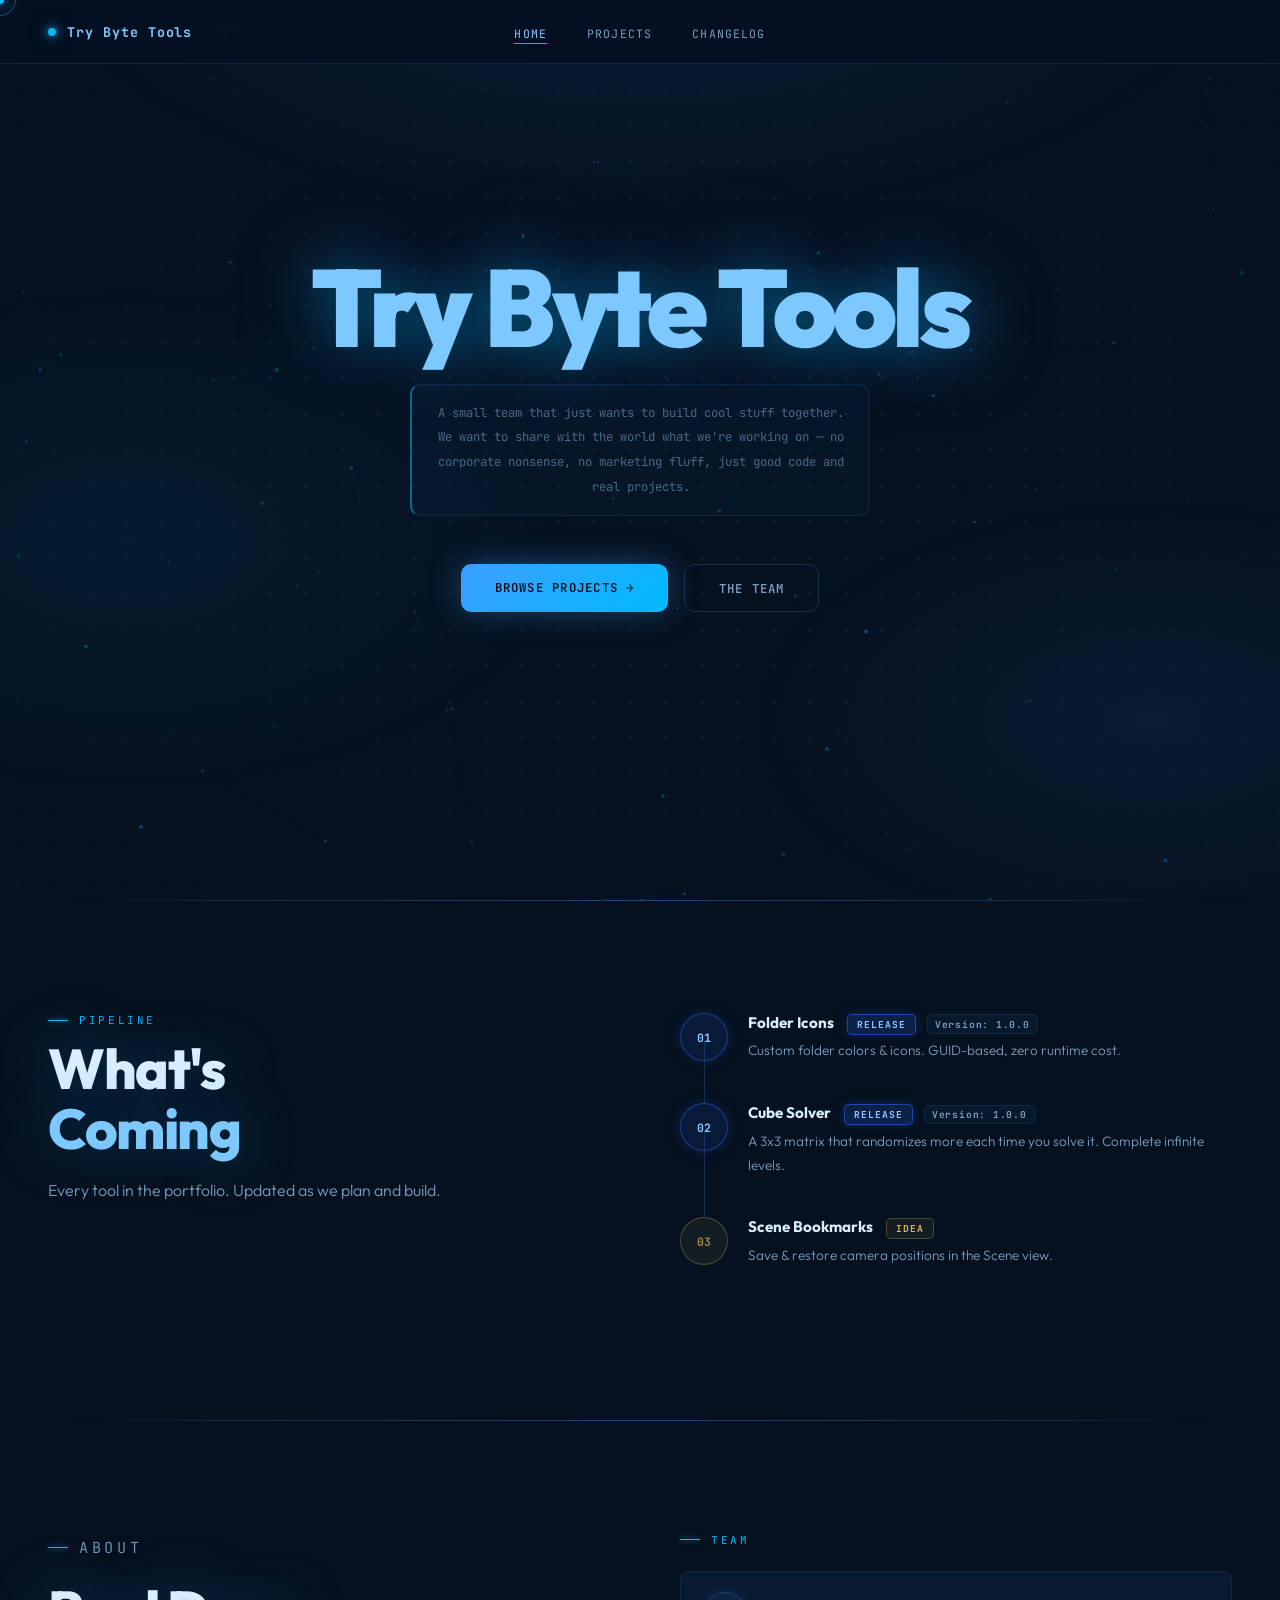
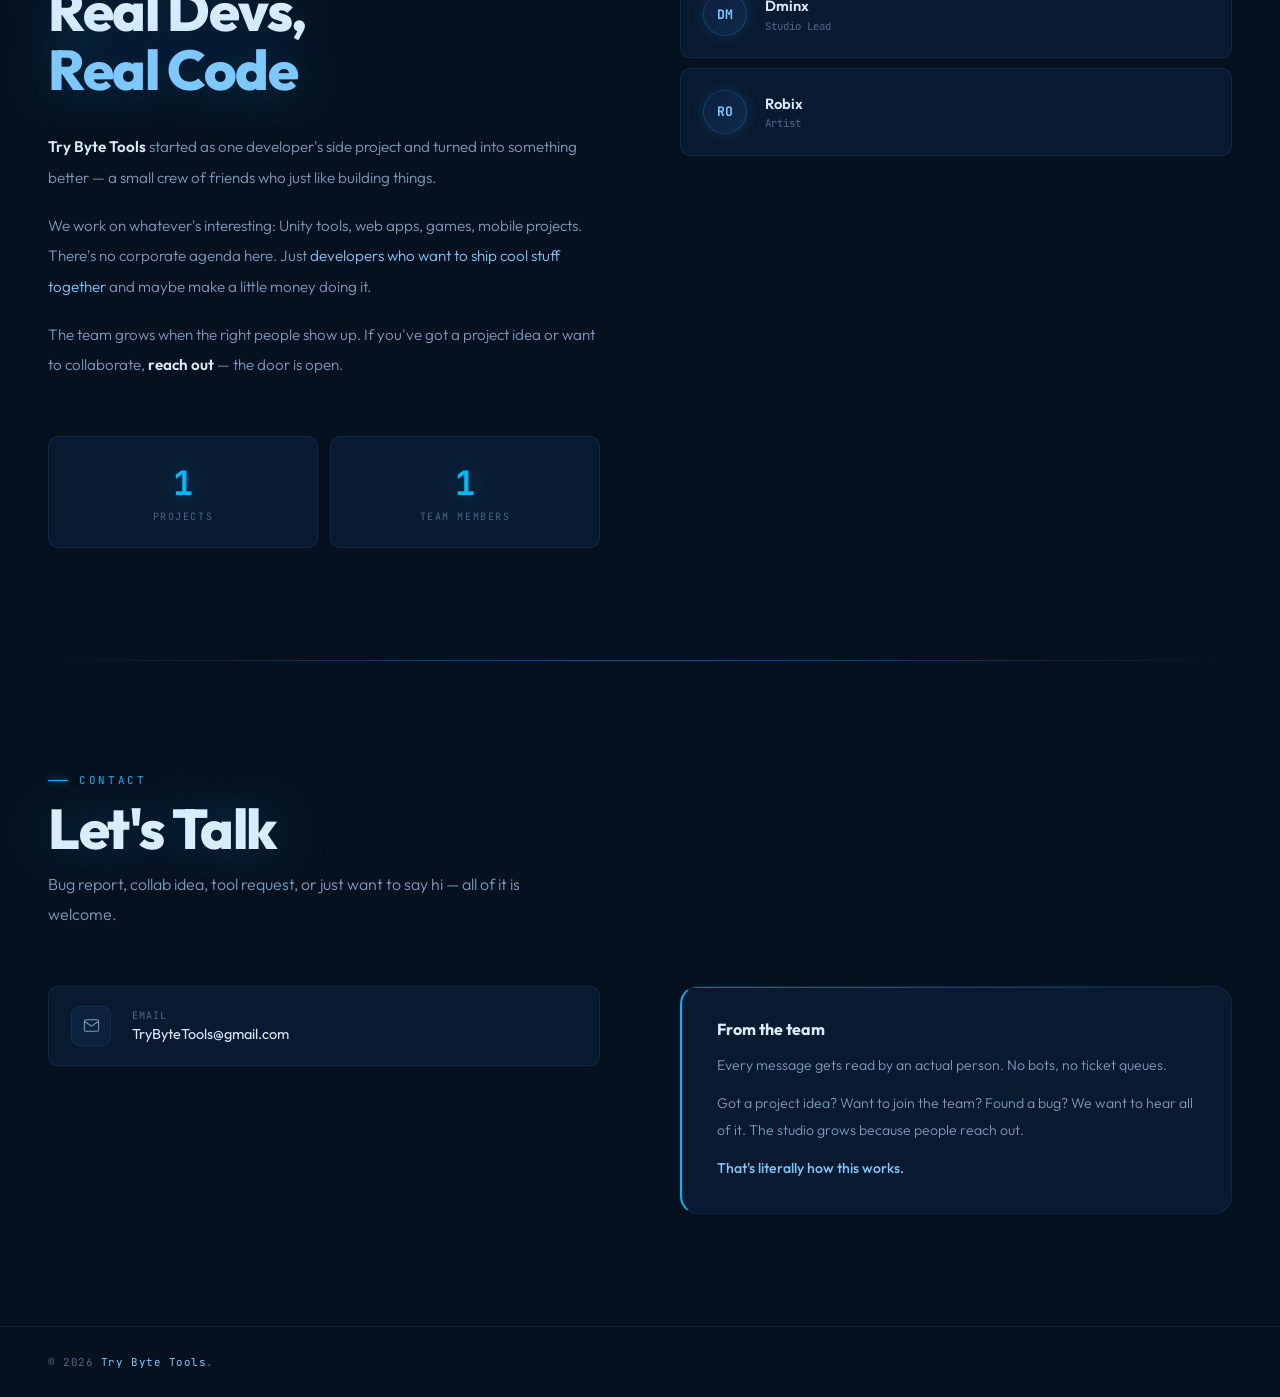
==== commit 477fe3f0: "Site update 2026-03-10 16:07" ====
--- a/index.html
+++ b/index.html
@@ -42,7 +42,7 @@
   </p>
   <div class="hero-btns">
     <a href="projects.html" class="btn btn-blue"><span>Browse Projects →</span></a>
-    <a href="#about" class="btn btn-blue"><span>The Team</span></a>
+    <a href="#about" class="btn btn-outline">The Team</a>
   </div>
 </section>
 
@@ -74,8 +74,8 @@
         <p>The team grows when the right people show up. If you've got a project idea or want to collaborate, <strong>reach out</strong> — the door is open.</p>
       </div>
       <div class="stats reveal delay-3">
-        <div class="stat-box"><span class="stat-num" data-count="5">0</span><div class="stat-label">Projects</div></div>
-        <div class="stat-box"><span class="stat-num" data-count="2">0</span><div class="stat-label">Team Members</div></div>
+        <div class="stat-box"><span class="stat-num" data-stat="projects">0</span><div class="stat-label">Projects</div></div>
+        <div class="stat-box"><span class="stat-num" data-stat="team">0</span><div class="stat-label">Team Members</div></div>
       </div>
     </div>
     <div class="reveal delay-2">
@@ -136,8 +136,8 @@
   // Pipeline list
   const PIPE_LABELS = { release: 'Release', update: 'Update', idea: 'Idea' };
   document.getElementById('pipeline-list').innerHTML = TBT_PIPELINE.map((p, i) => {
-    const versionChip = p.version ? `<span class="pipeline-version">v${p.version}</span>` : '';
-    const patchLink   = p.patchNotesUrl ? `<a href="${p.patchNotesUrl}" class="pipeline-patch-link" target="_blank" rel="noopener">patch notes ↗</a>` : '';
+    const versionChip = p.version ? `<span class="pipeline-version">Version: ${p.version}</span>` : '';
+    const patchLink   = p.patchNotesUrl ? `<a href="${p.patchNotesUrl}" class="pipeline-patch-link" target="_blank" rel="noopener noreferrer">patch notes ↗</a>` : '';
     return `
       <div class="pipeline-row pipeline-type-${p.type} reveal${i > 0 ? ' delay-' + Math.min(i, 4) : ''}">
         <div class="pipeline-num">${String(i + 1).padStart(2, '0')}</div>
@@ -152,11 +152,20 @@
       </div>`;
   }).join('');
 
-  // Stat counters
+  // Stat counters — derive counts from live data, never hardcode
+  const statCounts = {
+    projects: TBT_PROJECTS.filter(p => p.status !== 'archived').length,
+    team:     TBT_TEAM.length,
+  };
+  document.querySelectorAll('[data-stat]').forEach(el => {
+    const key = el.dataset.stat;
+    if (statCounts[key] !== undefined) el.dataset.count = statCounts[key];
+  });
+
   const statObs = new IntersectionObserver(entries => {
     entries.forEach(e => {
       if (!e.isIntersecting) return;
-      const el = e.target, target = parseInt(el.dataset.count), dur = 1500;
+      const el = e.target, target = parseInt(el.dataset.count) || 0, dur = 1500;
       const start = performance.now();
       (function tick(now) {
         const p = Math.min((now - start) / dur, 1), ease = 1 - Math.pow(1 - p, 3);
@@ -171,6 +180,7 @@
   TBT_initBackground();
   TBT_initCursor();
   TBT_initReveal();
+  TBT_initMobileNav();
   TBT_initPageTransition();
 </script>
 </body>
--- a/styles.css
+++ b/styles.css
@@ -439,7 +439,7 @@
 .about-body p em { color: var(--blue-bright); font-style: normal; }
 
 .stats {
-  display: grid; grid-template-columns: repeat(4,1fr); gap: 12px;
+  display: grid; grid-template-columns: repeat(auto-fit, minmax(110px, 1fr)); gap: 12px;
   margin-top: 3.5rem;
 }
 @media (max-width: 600px) { .stats { grid-template-columns: 1fr 1fr; } }
@@ -875,6 +875,7 @@
    ═══════════════════════════════════════════════════════════════════ */
 @keyframes fadeUp   { from { opacity:0; transform:translateY(18px); } to { opacity:1; transform:none; } }
 @keyframes fadeIn   { from { opacity:0; } to { opacity:1; } }
+@keyframes slideUp  { from { opacity:0; transform:translateY(16px); } to { opacity:1; transform:none; } }
 @keyframes pulse-dot {
   0%,100% { box-shadow: 0 0 6px var(--blue-vivid), 0 0 14px var(--blue-glow); }
   50%      { box-shadow: 0 0 14px var(--blue-vivid), 0 0 28px var(--blue-glow); }
@@ -913,4 +914,56 @@
   .results-meta { padding: 0 1.5rem 1.5rem; }
   #project-grid { padding: 0 1.5rem 5rem; }
   .page-header { padding: 8rem 1.5rem 3rem; }
-}
+  .nav-hamburger { display: flex; }
+}
+
+/* ─── Mobile hamburger button ────────────────────────────────── */
+.nav-hamburger {
+  display: none;
+  flex-direction: column; justify-content: center; gap: 5px;
+  width: 36px; height: 36px;
+  background: none; border: none; cursor: pointer; padding: 4px;
+  margin-left: auto;
+}
+.nav-hamburger span {
+  display: block; width: 100%; height: 1.5px;
+  background: var(--muted2); border-radius: 2px;
+  transition: transform .25s, opacity .25s;
+}
+.nav-hamburger.open span:nth-child(1) { transform: translateY(6.5px) rotate(45deg); }
+.nav-hamburger.open span:nth-child(2) { opacity: 0; transform: scaleX(0); }
+.nav-hamburger.open span:nth-child(3) { transform: translateY(-6.5px) rotate(-45deg); }
+
+/* ─── Mobile nav drawer ──────────────────────────────────────── */
+.nav-drawer {
+  position: fixed; top: 64px; right: -100%;
+  width: min(280px, 85vw); height: calc(100vh - 64px);
+  background: rgba(6,17,31,0.98);
+  backdrop-filter: blur(28px) saturate(1.6);
+  border-left: 1px solid var(--border);
+  z-index: 999; transition: right .3s cubic-bezier(.4,0,.2,1);
+  padding: 2rem 1.5rem;
+  overflow-y: auto;
+}
+.nav-drawer.open { right: 0; }
+.nav-drawer ul {
+  list-style: none;
+  display: flex; flex-direction: column; gap: 0.35rem;
+}
+.nav-drawer ul a {
+  font-family: var(--font-mono); font-size: 0.82rem;
+  color: var(--muted2); text-decoration: none;
+  letter-spacing: 0.1em; text-transform: uppercase;
+  display: block; padding: 0.8rem 1rem;
+  border-radius: var(--radius);
+  transition: color .2s, background .2s;
+}
+.nav-drawer ul a:hover  { color: var(--blue-bright); background: rgba(61,158,255,0.06); }
+.nav-drawer ul a.active { color: var(--blue-bright); background: rgba(0,186,255,0.08);
+  border-left: 2px solid var(--blue-vivid); padding-left: calc(1rem - 2px); }
+
+.nav-drawer-overlay {
+  display: none; position: fixed; inset: 0; z-index: 998;
+  background: rgba(0,0,0,0.5); backdrop-filter: blur(2px);
+}
+.nav-drawer-overlay.open { display: block; }
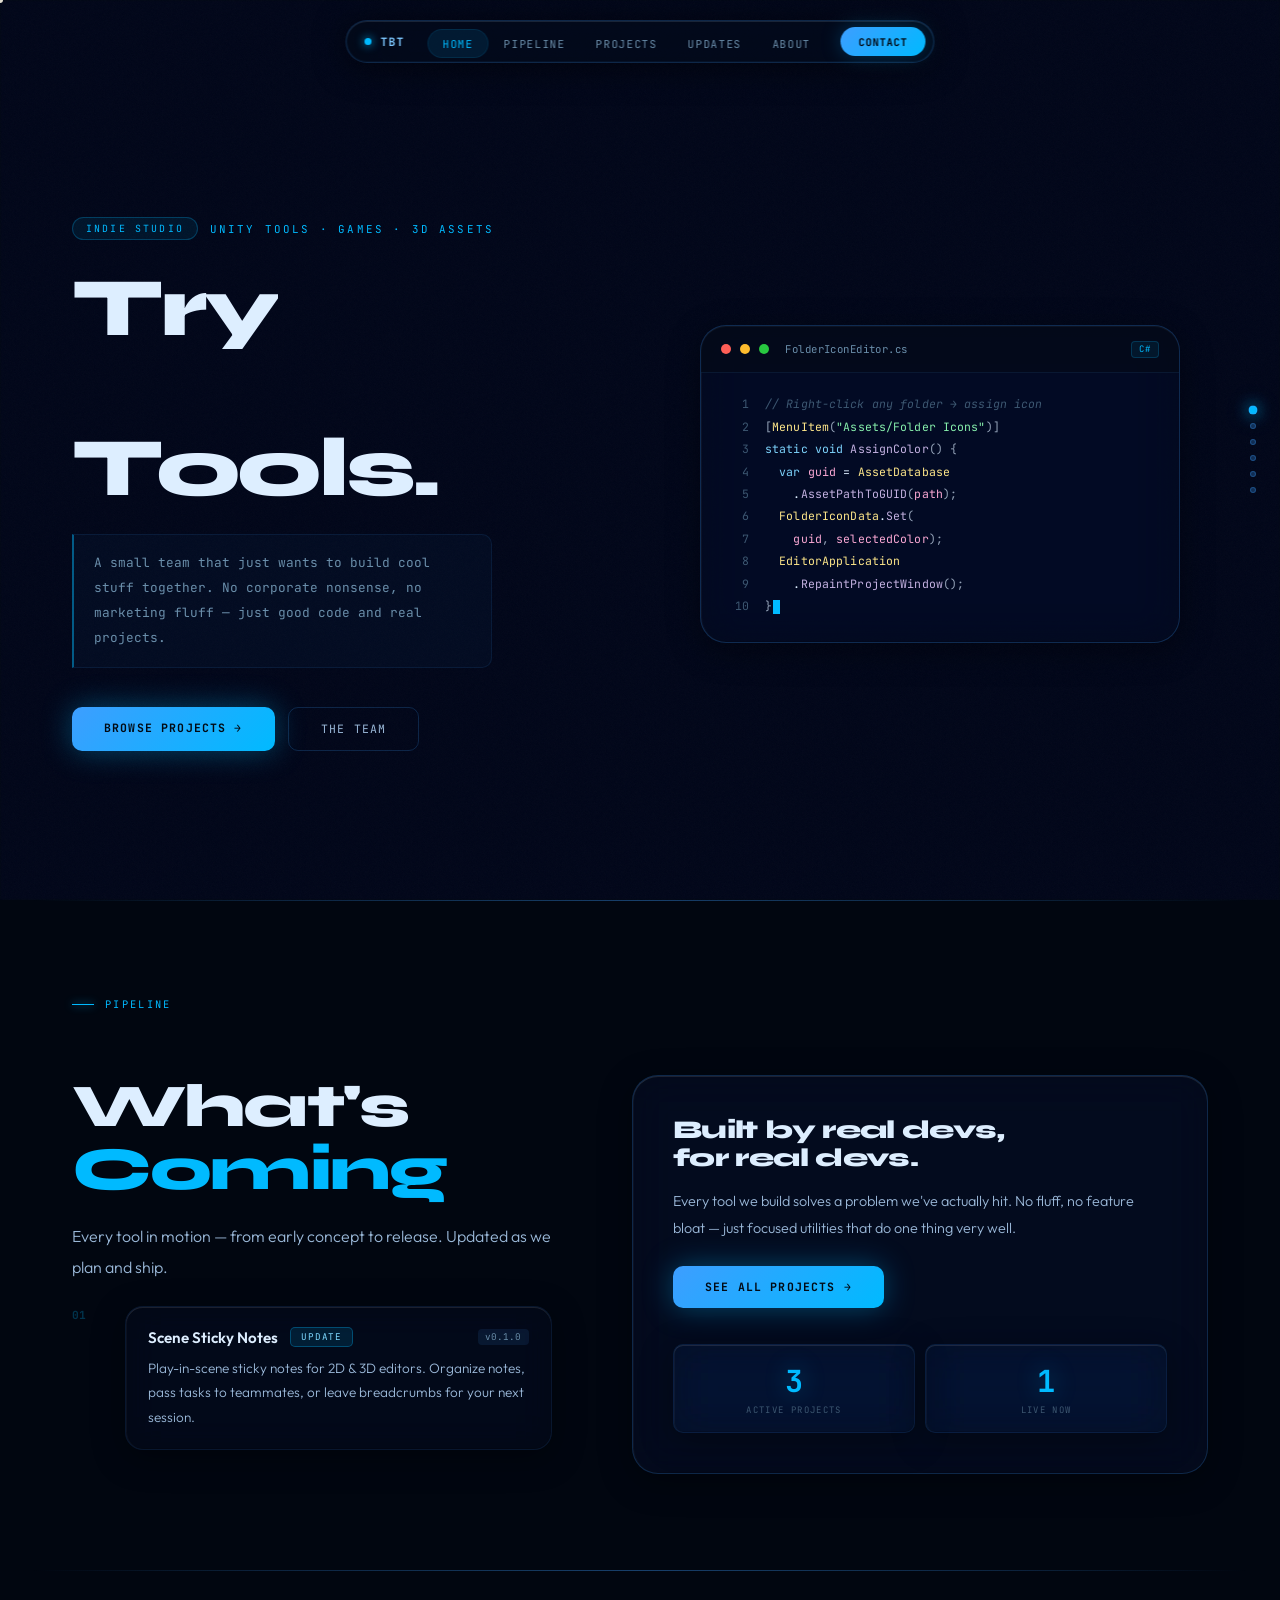
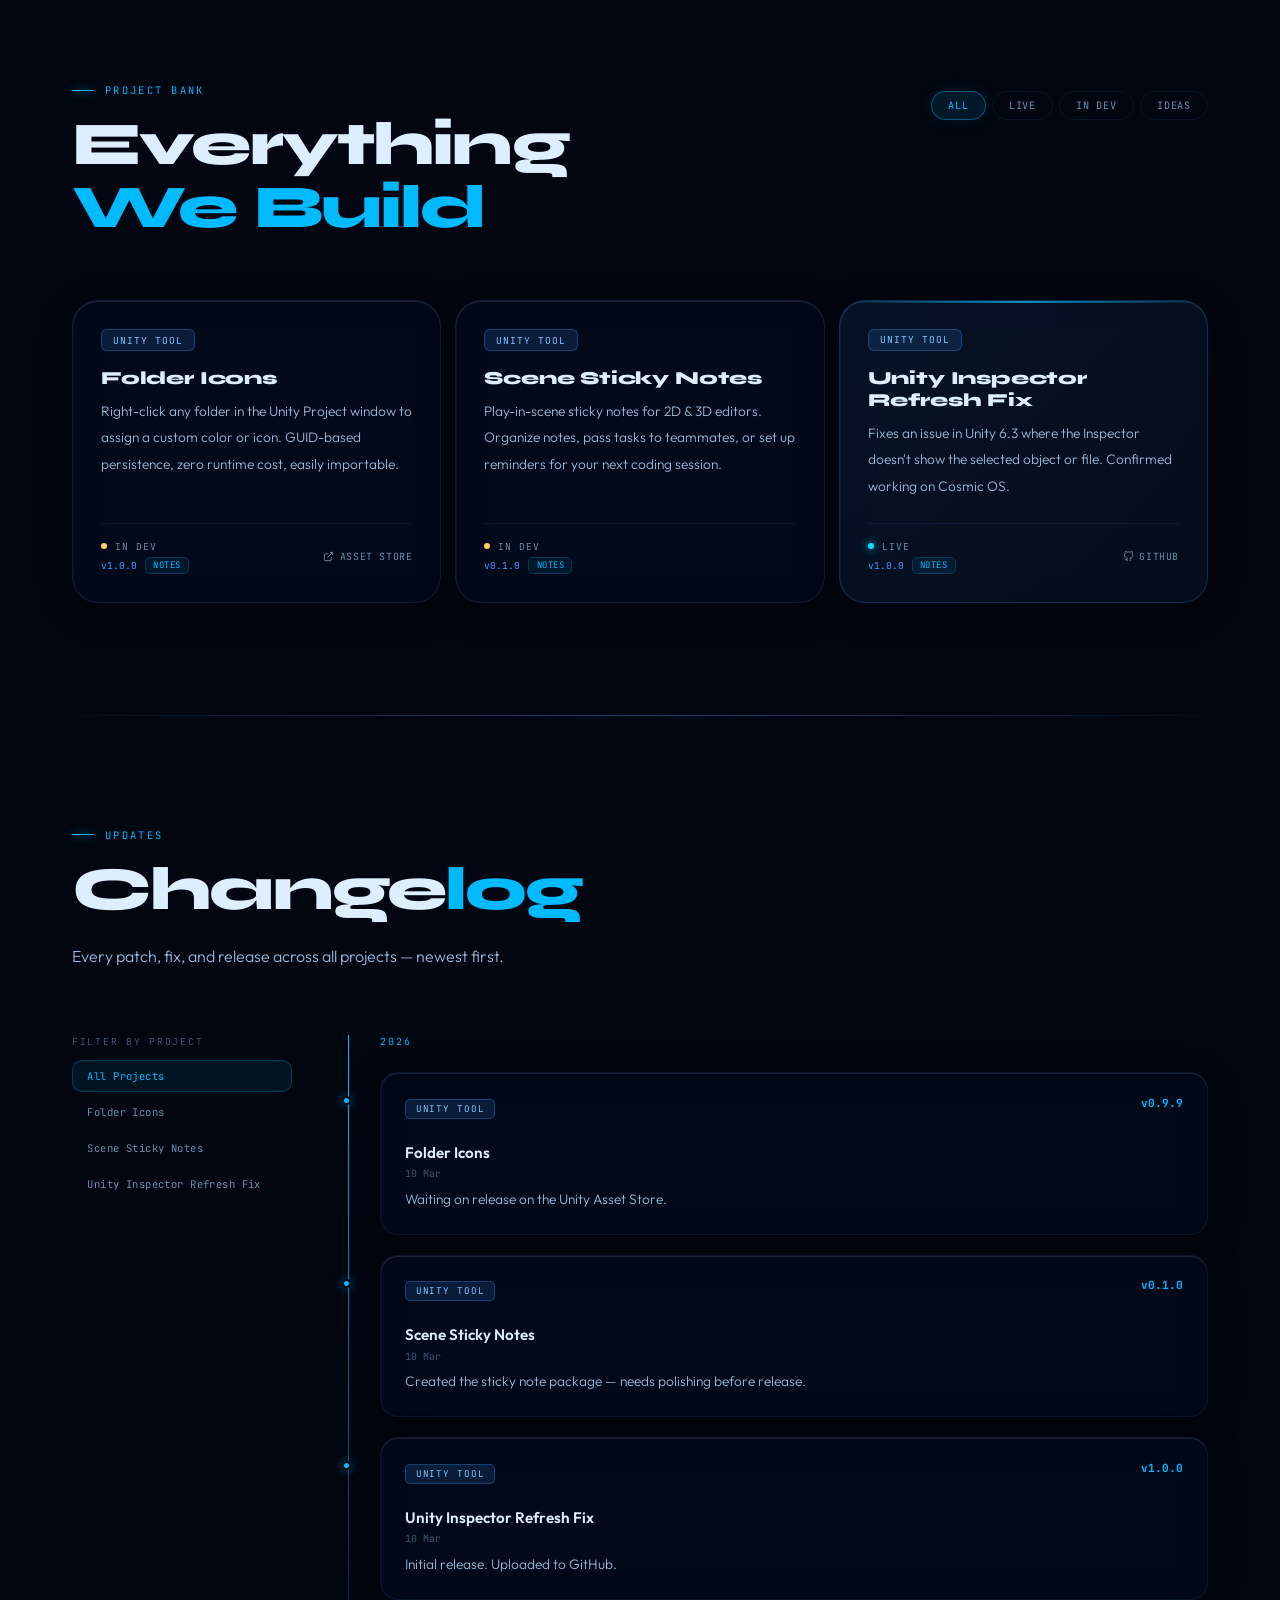
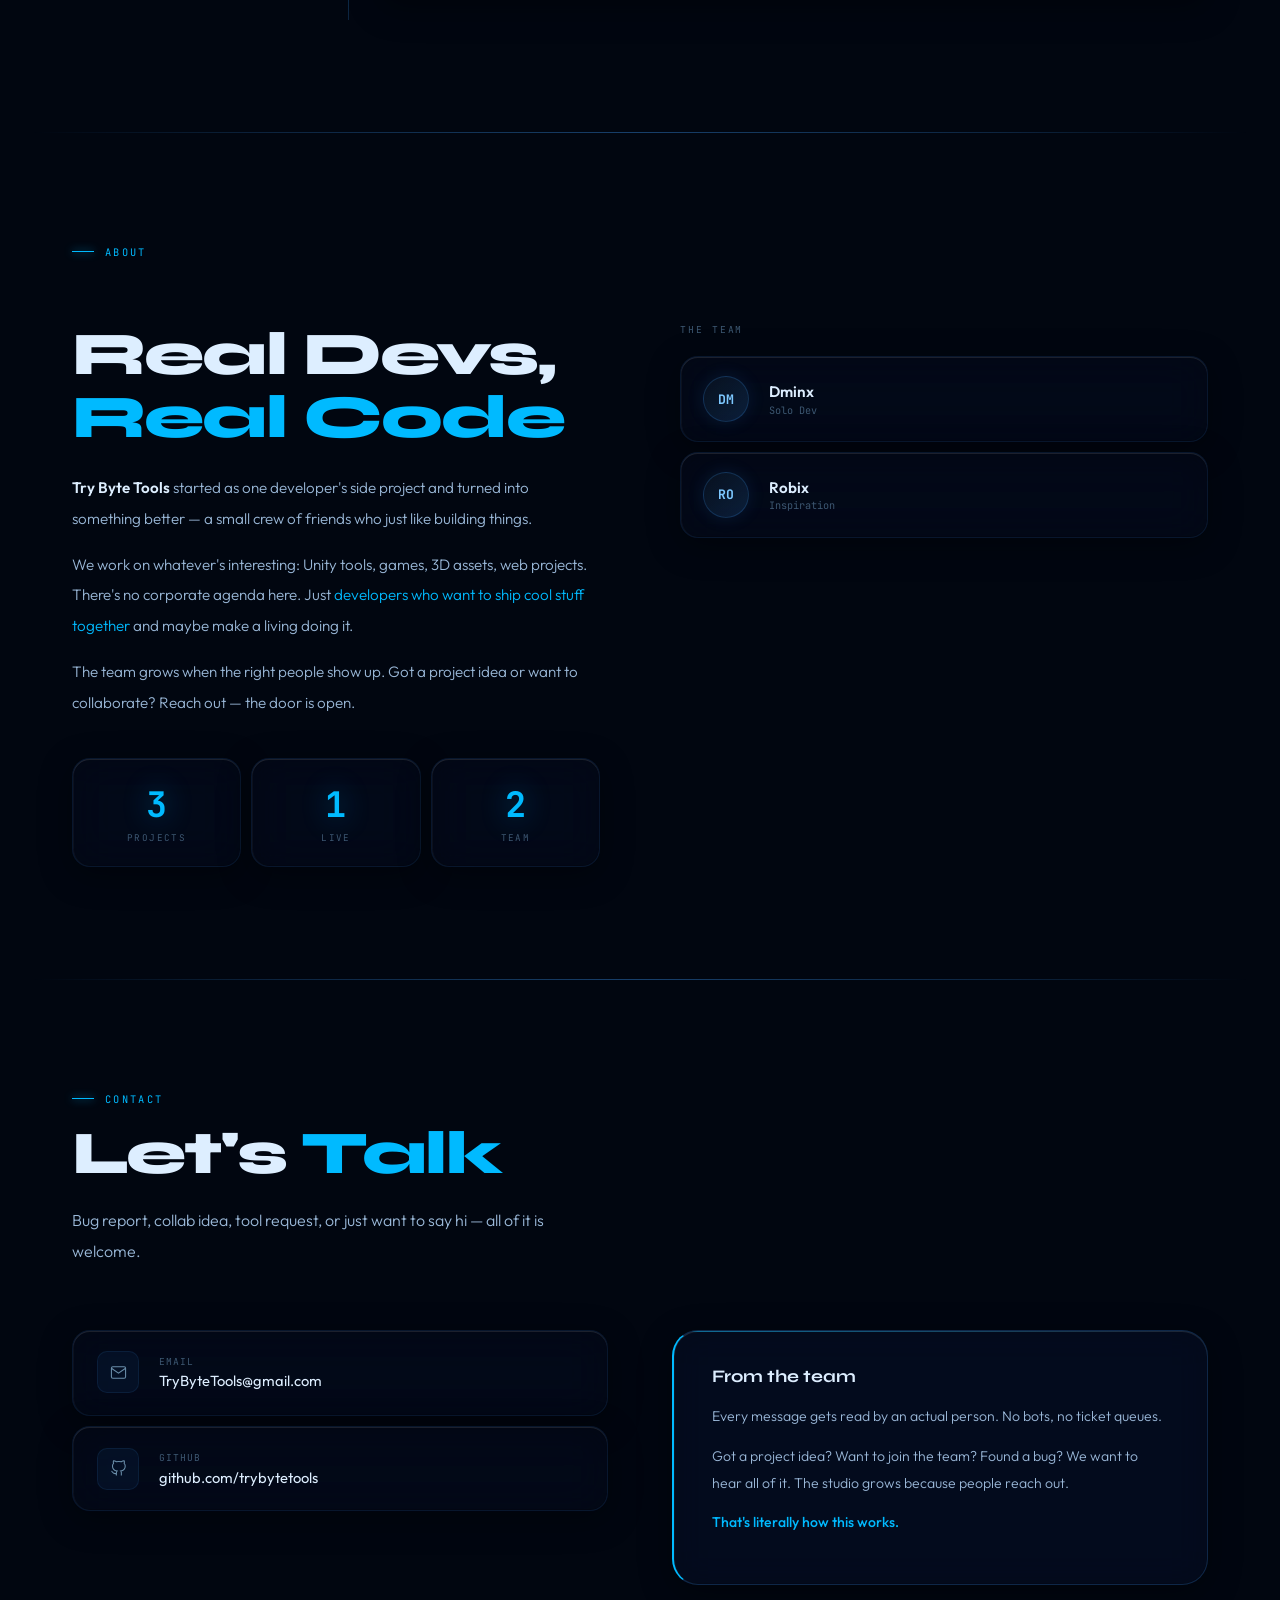
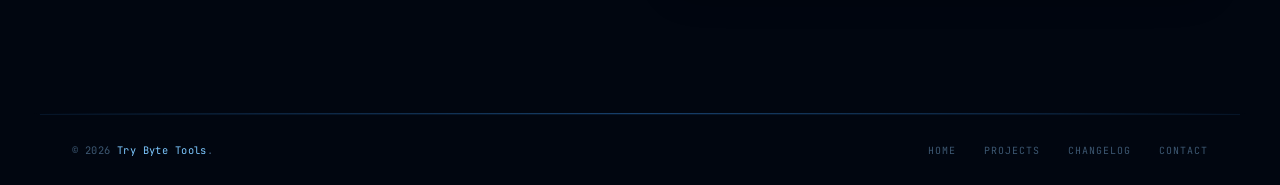
==== commit ceb0c652: "feat: full site rebuild — glass UI, Decap CMS" ====
--- a/index.html
+++ b/index.html
@@ -3,185 +3,1952 @@
 <head>
   <meta charset="UTF-8" />
   <meta name="viewport" content="width=device-width, initial-scale=1.0" />
-  <meta name="description" content="Try Byte Tools — a small team building games, tools, and web projects. No corporate nonsense, just good code." />
-
-  <!-- Open Graph / Social Sharing -->
+  <meta name="description" content="Try Byte Tools — a small indie studio building Unity tools, games, and 3D assets. Real devs, real code." />
+  <meta name="theme-color" content="#010610" />
+  <link rel="canonical" href="https://trybytetools.github.io/TryByteTools/" />
+
+  <!-- Open Graph -->
+  <meta property="og:title"       content="Try Byte Tools" />
+  <meta property="og:description" content="A small indie studio building Unity tools, games, and 3D assets. Real devs, real code." />
+  <meta property="og:url"         content="https://trybytetools.github.io/TryByteTools/" />
   <meta property="og:type"        content="website" />
-  <meta property="og:url"         content="https://trybytetools.github.io/TryByteTools/" />
-  <meta property="og:title"       content="Try Byte Tools" />
-  <meta property="og:description" content="A small team building games, tools, and web projects. No corporate nonsense, just good code." />
+  <meta property="og:image"       content="https://trybytetools.github.io/TryByteTools/assets/og.png" />
   <meta property="og:site_name"   content="Try Byte Tools" />
 
-  <!-- Twitter / X Card -->
-  <meta name="twitter:card"        content="summary" />
+  <!-- Twitter / X -->
+  <meta name="twitter:card"        content="summary_large_image" />
   <meta name="twitter:title"       content="Try Byte Tools" />
-  <meta name="twitter:description" content="A small team building games, tools, and web projects. No corporate nonsense, just good code." />
-
-  <title>Try Byte Tools</title>
+  <meta name="twitter:description" content="A small indie studio building Unity tools, games, and 3D assets." />
+  <meta name="twitter:image"       content="https://trybytetools.github.io/TryByteTools/assets/og.png" />
+
+  <title>Try Byte Tools — Indie Studio</title>
+
+  <!-- Inline SVG favicon — the TBT hex mark -->
+  <link rel="icon" type="image/svg+xml" href="data:image/svg+xml,%3Csvg xmlns='http://www.w3.org/2000/svg' viewBox='0 0 32 32'%3E%3Cdefs%3E%3ClinearGradient id='g' x1='0' y1='0' x2='1' y2='1'%3E%3Cstop offset='0' stop-color='%233d9eff'/%3E%3Cstop offset='1' stop-color='%2300baff'/%3E%3C/linearGradient%3E%3C/defs%3E%3Cpolygon points='16,2 28,9 28,23 16,30 4,23 4,9' fill='url(%23g)'/%3E%3Ctext x='16' y='22' text-anchor='middle' font-family='monospace' font-weight='900' font-size='14' fill='%23020a14'%3EB%3C/text%3E%3C/svg%3E" />
+
+  <!-- Font preconnect + load -->
   <link rel="preconnect" href="https://fonts.googleapis.com" />
   <link rel="preconnect" href="https://fonts.gstatic.com" crossorigin />
-  <link href="https://fonts.googleapis.com/css2?family=JetBrains+Mono:wght@300;400;600;700&family=Outfit:wght@300;400;500;600;700;800;900&display=swap" rel="stylesheet" />
-  <link rel="stylesheet" href="styles.css" />
+  <link href="https://fonts.googleapis.com/css2?family=Syne:wght@700;800;900&family=Outfit:wght@300;400;500;600;700&family=JetBrains+Mono:wght@300;400;600;700&display=swap" rel="stylesheet" />
+
+  <style>
+/* ═══════════════════════════════════════════════════
+   RESET + ROOT
+══════════════════════════════════════════════════════ */
+*, *::before, *::after { box-sizing: border-box; margin: 0; padding: 0; }
+
+:root {
+  --bg:         #040b14;
+  --bg2:        #060e1a;
+  --bg3:        #081220;
+
+  /* Glass surfaces — transparent so video bleeds through */
+  --surface:    rgba(8, 18, 42, 0.38);
+  --surface2:   rgba(6, 14, 34, 0.48);
+  --glass:      rgba(10, 22, 50, 0.28);
+  --glass2:     rgba(8, 18, 44, 0.42);
+
+  --blue:       #3d9eff;
+  --blue-b:     #7dc8ff;
+  --cyan:       #00baff;
+  --cyan-dim:   rgba(0,186,255,0.15);
+  --cyan-glow:  rgba(0,186,255,0.4);
+
+  --border:     rgba(61,158,255,0.10);
+  --border2:    rgba(61,158,255,0.20);
+  --border3:    rgba(61,158,255,0.38);
+  --border4:    rgba(0,186,255,0.52);
+
+  --text:       #ddeeff;
+  --text2:      #9ab8d8;
+  --muted:      #3d5872;
+  --muted2:     #6a8eaa;
+
+  --green:      #00e5a0;
+  --yellow:     #ffd066;
+  --red:        #ff4a6e;
+  --purple:     #a78bfa;
+
+  --font-disp:  'Syne', sans-serif;
+  --font-sans:  'Outfit', sans-serif;
+  --font-mono:  'JetBrains Mono', monospace;
+
+  --radius:     10px;
+  --radius-lg:  18px;
+  --radius-xl:  26px;
+
+  --ease-expo:  cubic-bezier(0.16,1,0.3,1);
+  --ease-back:  cubic-bezier(0.34,1.56,0.64,1);
+  --ease-smooth:cubic-bezier(0.65,0,0.35,1);
+
+  --max-w:      1200px;
+  --nav-h:      68px;
+}
+
+html { scroll-behavior: smooth; font-size: 16px; }
+
+/* ═══════════════════════════════════════════════════
+   GRAIN — film-grain texture over the glass
+══════════════════════════════════════════════════════ */
+body::before {
+  content: '';
+  position: fixed; inset: 0; z-index: 4;
+  pointer-events: none;
+  opacity: 0.03;
+  background-image: url("data:image/svg+xml,%3Csvg viewBox='0 0 256 256' xmlns='http://www.w3.org/2000/svg'%3E%3Cfilter id='noise'%3E%3CfeTurbulence type='fractalNoise' baseFrequency='0.9' numOctaves='4' stitchTiles='stitch'/%3E%3C/filter%3E%3Crect width='100%25' height='100%25' filter='url(%23noise)'/%3E%3C/svg%3E");
+  background-repeat: repeat;
+  background-size: 128px 128px;
+}
+
+/* ═══════════════════════════════════════════════════
+   VIDEO BACKGROUND
+   Drop your looping video file as /assets/bg.mp4
+   (also provide bg.webm for broader browser support)
+══════════════════════════════════════════════════════ */
+#bg-video {
+  position: fixed; inset: 0; z-index: 0;
+  width: 100%; height: 100%;
+  object-fit: cover;
+  pointer-events: none;
+}
+
+/* ── GLASS PANEL SYSTEM ─────────────────────────────
+   Three layers sit on top of the video:
+   1. #glass-tint    — dark blue tint, dims + shifts the video colour
+   2. #glass-frost   — subtle blur + saturation boost
+   3. body::before   — film grain
+   All content (z-index 2+) then reads as sitting on frosted glass.
+═══════════════════════════════════════════════════════ */
+#glass-tint {
+  position: fixed; inset: 0; z-index: 1;
+  pointer-events: none;
+  /* Deep ocean-blue tint — adjust opacity to control how much video shows */
+  background: rgba(2, 8, 24, 0.52);
+}
+#glass-frost {
+  position: fixed; inset: 0; z-index: 2;
+  pointer-events: none;
+  backdrop-filter: blur(1px) saturate(1.6) brightness(0.9);
+  -webkit-backdrop-filter: blur(1px) saturate(1.6) brightness(0.9);
+}
+
+body {
+  background: #010610; /* fallback if video hasn't loaded */
+  color: var(--text);
+  font-family: var(--font-sans);
+  overflow-x: hidden;
+  cursor: none;
+  -webkit-font-smoothing: antialiased;
+}
+
+/* ═══════════════════════════════════════════════════
+   CURSOR — dot only, no trailing ring
+══════════════════════════════════════════════════════ */
+#cur {
+  position: fixed;
+  width: 6px; height: 6px;
+  background: rgba(255,255,255,0.9);
+  border-radius: 50%;
+  pointer-events: none;
+  transform: translate(-50%,-50%);
+  z-index: 9999;
+  will-change: left, top;
+  mix-blend-mode: exclusion;
+  transition: opacity .2s, transform .1s;
+}
+
+/* ═══════════════════════════════════════════════════
+   NAVIGATION
+══════════════════════════════════════════════════════ */
+#nav {
+  position: fixed;
+  top: 20px; left: 50%; transform: translateX(-50%);
+  z-index: 1000;
+  display: flex; align-items: center; gap: 0;
+  background: rgba(4,11,20,0.55);
+  border: 1px solid rgba(61,158,255,0.2);
+  border-radius: 100px;
+  padding: 6px 8px 6px 18px;
+  backdrop-filter: blur(32px) saturate(1.8);
+  -webkit-backdrop-filter: blur(32px) saturate(1.8);
+  box-shadow: 0 4px 32px rgba(0,0,0,0.5), inset 0 1px 0 rgba(255,255,255,0.08), 0 0 0 1px rgba(61,158,255,0.06) inset;
+  transition: padding .3s var(--ease-expo), box-shadow .3s;
+  white-space: nowrap;
+}
+#nav.scrolled {
+  box-shadow: 0 8px 48px rgba(0,0,0,0.7), 0 0 0 1px rgba(61,158,255,0.1) inset;
+}
+
+.nav-brand {
+  font-family: var(--font-mono); font-size: 0.72rem; font-weight: 700;
+  color: var(--blue-b); letter-spacing: 0.08em;
+  text-decoration: none; margin-right: 1.5rem;
+  display: flex; align-items: center; gap: 0.55rem;
+}
+.nav-brand-dot {
+  width: 7px; height: 7px; border-radius: 50%;
+  background: var(--cyan);
+  box-shadow: 0 0 10px var(--cyan);
+  animation: pulse-dot 2.5s ease-in-out infinite;
+  flex-shrink: 0;
+}
+@keyframes pulse-dot {
+  0%,100% { box-shadow: 0 0 6px var(--cyan); }
+  50%      { box-shadow: 0 0 18px var(--cyan), 0 0 30px rgba(0,186,255,0.3); }
+}
+
+.nav-links {
+  display: flex; align-items: center; gap: 2px;
+  list-style: none;
+}
+.nav-links a {
+  font-family: var(--font-mono); font-size: 0.68rem; letter-spacing: 0.06em;
+  text-transform: uppercase; color: var(--muted2);
+  text-decoration: none;
+  padding: 0.42rem 0.9rem;
+  border-radius: 100px;
+  transition: color .18s, background .18s;
+  position: relative;
+}
+.nav-links a:hover { color: var(--blue-b); background: rgba(61,158,255,0.07); }
+.nav-links a.active {
+  color: var(--cyan);
+  background: rgba(0,186,255,0.1);
+  box-shadow: 0 0 0 1px rgba(0,186,255,0.2);
+}
+
+.nav-cta {
+  margin-left: 1rem;
+  font-family: var(--font-mono); font-size: 0.66rem; letter-spacing: 0.1em; text-transform: uppercase;
+  background: linear-gradient(135deg, var(--blue), var(--cyan));
+  color: #020a14; font-weight: 700;
+  padding: 0.48rem 1.1rem; border-radius: 100px; border: none;
+  cursor: none; transition: all .2s var(--ease-expo);
+  box-shadow: 0 0 20px rgba(0,186,255,0.25);
+  text-decoration: none; display: inline-block;
+}
+.nav-cta:hover {
+  transform: scale(1.04);
+  box-shadow: 0 0 30px rgba(0,186,255,0.45);
+}
+
+/* Mobile hamburger */
+.nav-hamburger {
+  display: none;
+  flex-direction: column; gap: 5px;
+  background: none; border: none; cursor: pointer;
+  padding: 6px; margin-left: 8px;
+}
+.nav-hamburger span {
+  display: block; width: 20px; height: 1.5px;
+  background: var(--muted2); border-radius: 2px;
+  transition: transform .25s, opacity .25s;
+}
+.nav-hamburger.open span:nth-child(1) { transform: translateY(6.5px) rotate(45deg); }
+.nav-hamburger.open span:nth-child(2) { opacity: 0; }
+.nav-hamburger.open span:nth-child(3) { transform: translateY(-6.5px) rotate(-45deg); }
+
+/* Mobile drawer */
+.nav-drawer {
+  position: fixed; top: 0; left: 0; right: 0; bottom: 0; z-index: 999;
+  background: rgba(4,11,20,0.97); backdrop-filter: blur(20px);
+  display: flex; flex-direction: column; align-items: center; justify-content: center;
+  gap: 1rem;
+  opacity: 0; pointer-events: none;
+  transition: opacity .3s var(--ease-smooth);
+}
+.nav-drawer.open { opacity: 1; pointer-events: all; }
+.nav-drawer a {
+  font-family: var(--font-disp); font-size: 2rem; font-weight: 800;
+  color: var(--muted2); text-decoration: none; letter-spacing: -0.02em;
+  transition: color .18s;
+}
+.nav-drawer a:hover, .nav-drawer a.active { color: var(--cyan); }
+
+/* ═══════════════════════════════════════════════════
+   SHARED LAYOUT + REVEAL
+══════════════════════════════════════════════════════ */
+.section {
+  position: relative; z-index: 5;
+  padding: 7rem 2rem;
+  max-width: var(--max-w); margin: 0 auto;
+}
+.section-full { max-width: none; padding-left: 0; padding-right: 0; }
+.section-full > .inner { max-width: var(--max-w); margin: 0 auto; padding: 0 2rem; }
+
+.reveal {
+  opacity: 0; transform: translateY(30px);
+  transition: opacity .7s var(--ease-expo), transform .7s var(--ease-expo);
+}
+.reveal.in { opacity: 1; transform: none; }
+.delay-1 { transition-delay: 0.08s; }
+.delay-2 { transition-delay: 0.16s; }
+.delay-3 { transition-delay: 0.24s; }
+.delay-4 { transition-delay: 0.32s; }
+.delay-5 { transition-delay: 0.42s; }
+
+.eyebrow {
+  font-family: var(--font-mono); font-size: 0.65rem; letter-spacing: 0.22em;
+  text-transform: uppercase; color: var(--cyan);
+  display: flex; align-items: center; gap: 0.7rem;
+  margin-bottom: 1rem;
+}
+.eyebrow::before {
+  content: ''; width: 22px; height: 1px;
+  background: var(--cyan); box-shadow: 0 0 8px var(--cyan);
+}
+
+.section-heading {
+  font-family: var(--font-disp); font-weight: 900;
+  font-size: clamp(2.4rem, 5vw, 3.8rem);
+  letter-spacing: -0.03em; line-height: 1.04;
+  margin-bottom: 1.25rem;
+}
+.section-heading .accent { color: var(--cyan); }
+.section-sub {
+  font-size: 1rem; font-weight: 300; color: var(--text2);
+  max-width: 500px; line-height: 1.9;
+}
+
+.divider-line {
+  position: relative; z-index: 5;
+  height: 1px;
+  background: linear-gradient(to right, transparent, var(--border2) 20%, var(--border3) 50%, var(--border2) 80%, transparent);
+  margin: 0 2rem;
+}
+
+/* ═══════════════════════════════════════════════════
+   HERO
+══════════════════════════════════════════════════════ */
+#home {
+  min-height: 100vh;
+  display: grid;
+  grid-template-columns: 1fr 1fr;
+  align-items: center;
+  gap: 4rem;
+  padding-top: calc(var(--nav-h) + 5rem);
+  padding-bottom: 5rem;
+  max-width: var(--max-w); margin: 0 auto;
+  padding-left: 2rem; padding-right: 2rem;
+  position: relative; z-index: 5;
+}
+
+.hero-left { display: flex; flex-direction: column; align-items: flex-start; }
+
+.hero-label {
+  font-family: var(--font-mono); font-size: 0.68rem; letter-spacing: 0.2em;
+  text-transform: uppercase;
+  display: flex; align-items: center; gap: 0.75rem;
+  color: var(--cyan); margin-bottom: 1.8rem;
+  opacity: 0; animation: fadeUp 0.8s 0.1s var(--ease-expo) forwards;
+}
+.hero-label-pill {
+  background: rgba(0,186,255,0.08);
+  border: 1px solid rgba(0,186,255,0.25);
+  border-radius: 100px;
+  padding: 0.25rem 0.8rem;
+  font-size: 0.62rem;
+}
+
+.hero-title {
+  font-family: var(--font-disp); font-weight: 900;
+  font-size: clamp(3.2rem, 6.5vw, 6rem);
+  letter-spacing: -0.04em; line-height: 0.96;
+  margin-bottom: 1.6rem;
+  opacity: 0; animation: fadeUp 0.9s 0.22s var(--ease-expo) forwards;
+}
+.hero-title .line { display: block; }
+.hero-title .gradient-text {
+  background: linear-gradient(135deg, var(--blue-b) 0%, var(--cyan) 60%, #60a5fa 100%);
+  -webkit-background-clip: text; -webkit-text-fill-color: transparent;
+  background-clip: text;
+}
+
+.hero-sub {
+  font-family: var(--font-mono); font-size: 0.8rem; line-height: 1.95;
+  color: var(--muted2); max-width: 420px;
+  padding: 1rem 1.25rem;
+  background: rgba(61,158,255,0.04);
+  border: 1px solid var(--border);
+  border-left: 2px solid rgba(0,186,255,0.45);
+  border-radius: 0 var(--radius) var(--radius) 0;
+  margin-bottom: 2.4rem;
+  opacity: 0; animation: fadeUp 0.9s 0.34s var(--ease-expo) forwards;
+}
+
+.hero-btns {
+  display: flex; gap: 0.85rem; flex-wrap: wrap;
+  opacity: 0; animation: fadeUp 0.9s 0.46s var(--ease-expo) forwards;
+}
+
+.btn-primary {
+  font-family: var(--font-mono); font-size: 0.72rem; font-weight: 700;
+  letter-spacing: 0.1em; text-transform: uppercase;
+  padding: 0.85rem 2rem; border-radius: var(--radius);
+  background: linear-gradient(135deg, var(--blue), var(--cyan));
+  color: #020a14; border: none; cursor: none;
+  transition: all .22s var(--ease-expo);
+  box-shadow: 0 0 30px rgba(0,186,255,0.35);
+  position: relative; overflow: hidden; text-decoration: none; display: inline-block;
+}
+.btn-primary::after {
+  content: ''; position: absolute; inset: 0;
+  background: linear-gradient(135deg, var(--cyan), var(--blue-b));
+  opacity: 0; transition: opacity .22s;
+}
+.btn-primary:hover { transform: translateY(-3px); box-shadow: 0 0 48px rgba(0,186,255,0.55); }
+.btn-primary:hover::after { opacity: 1; }
+.btn-primary span { position: relative; z-index: 1; }
+
+.btn-ghost {
+  font-family: var(--font-mono); font-size: 0.72rem; letter-spacing: 0.1em;
+  text-transform: uppercase;
+  padding: 0.85rem 2rem; border-radius: var(--radius);
+  background: transparent; color: var(--text2);
+  border: 1px solid var(--border2); cursor: none;
+  transition: all .22s var(--ease-expo); text-decoration: none; display: inline-block;
+}
+.btn-ghost:hover {
+  border-color: var(--border3); color: var(--blue-b);
+  background: rgba(61,158,255,0.06); transform: translateY(-3px);
+}
+
+/* ─── Terminal Card ── */
+.hero-right {
+  display: flex; justify-content: center; align-items: center;
+  opacity: 0; animation: fadeUp 1s 0.5s var(--ease-expo) forwards;
+}
+
+.terminal {
+  width: 100%; max-width: 480px;
+  background: rgba(5,14,32,0.44);
+  border: 1px solid rgba(61,158,255,0.22);
+  border-radius: var(--radius-xl);
+  overflow: hidden;
+  box-shadow:
+    0 0 0 1px rgba(0,186,255,0.07) inset,
+    inset 0 1px 0 rgba(255,255,255,0.07),
+    0 24px 80px rgba(0,0,0,0.6),
+    0 0 60px rgba(0,186,255,0.05);
+  animation: float 6s ease-in-out infinite;
+  backdrop-filter: blur(24px) saturate(1.5);
+  -webkit-backdrop-filter: blur(24px) saturate(1.5);
+}
+@keyframes float {
+  0%,100% { transform: translateY(0); }
+  50%      { transform: translateY(-12px); }
+}
+
+.terminal-bar {
+  display: flex; align-items: center; gap: 0.55rem;
+  padding: 0.9rem 1.25rem;
+  background: rgba(4,11,20,0.6);
+  border-bottom: 1px solid var(--border);
+}
+.t-dot { width: 10px; height: 10px; border-radius: 50%; }
+.t-dot:nth-child(1) { background: #ff5f57; }
+.t-dot:nth-child(2) { background: #febc2e; }
+.t-dot:nth-child(3) { background: #28c840; }
+.terminal-filename {
+  font-family: var(--font-mono); font-size: 0.67rem; color: var(--muted2);
+  margin-left: 0.5rem; letter-spacing: 0.04em;
+}
+.terminal-badge {
+  margin-left: auto;
+  font-family: var(--font-mono); font-size: 0.56rem; letter-spacing: 0.08em;
+  color: var(--cyan); background: rgba(0,186,255,0.08);
+  border: 1px solid rgba(0,186,255,0.2); border-radius: 4px;
+  padding: 0.1rem 0.45rem;
+}
+
+.terminal-body {
+  padding: 1.25rem 1.5rem 1.5rem;
+  font-family: var(--font-mono); font-size: 0.72rem;
+  line-height: 1.95; letter-spacing: 0.01em;
+}
+.tl { display: flex; gap: 1rem; }
+.tl-num { color: var(--muted); width: 1.5rem; text-align: right; user-select: none; flex-shrink: 0; }
+.tl-code { flex: 1; }
+.t-kw { color: #7dd3fc; }  /* keyword */
+.t-fn { color: #c3b1e1; }  /* function */
+.t-str{ color: #86efac; }  /* string */
+.t-cm { color: #3d5872; font-style: italic; }  /* comment */
+.t-cls{ color: #fde68a; }  /* class */
+.t-op { color: #94a3b8; }  /* operator/punct */
+.t-nm { color: #f9a8d4; }  /* name/var */
+.t-cursor {
+  display: inline-block; width: 7px; height: 14px;
+  background: var(--cyan); vertical-align: middle;
+  animation: blink 1.1s step-end infinite; margin-left: 1px;
+}
+@keyframes blink { 0%,100% { opacity: 1; } 50% { opacity: 0; } }
+
+/* ═══════════════════════════════════════════════════
+   PIPELINE SECTION
+══════════════════════════════════════════════════════ */
+#pipeline { padding-top: 6rem; padding-bottom: 6rem; }
+.pipeline-grid {
+  display: grid; grid-template-columns: 1fr 1.2fr; gap: 5rem; align-items: start;
+  margin-top: 4rem;
+}
+.pipeline-list { display: flex; flex-direction: column; gap: 0; }
+.pipeline-item {
+  display: flex; gap: 1.5rem; padding: 1.5rem 0;
+  border-bottom: 1px solid var(--border);
+  position: relative;
+  transition: background .2s;
+}
+.pipeline-item:last-child { border-bottom: none; }
+.pipeline-item:hover .pi-card { border-color: var(--border3); }
+
+.pi-index {
+  font-family: var(--font-mono); font-size: 0.7rem; color: rgba(0,186,255,0.25);
+  font-weight: 700; width: 1.8rem; flex-shrink: 0; padding-top: 2px;
+}
+.pi-card {
+  flex: 1; background: rgba(6,14,32,0.36);
+  border: 1px solid var(--border);
+  border-radius: var(--radius-lg); padding: 1.25rem 1.4rem;
+  transition: border-color .22s, transform .22s var(--ease-expo), box-shadow .22s;
+  backdrop-filter: blur(18px) saturate(1.3);
+  -webkit-backdrop-filter: blur(18px) saturate(1.3);
+  box-shadow: inset 0 1px 0 rgba(255,255,255,0.05);
+}
+.pi-card:hover {
+  border-color: var(--border3);
+  transform: translateX(6px);
+  box-shadow: 0 4px 24px rgba(0,186,255,0.06);
+}
+.pi-head { display: flex; align-items: center; gap: 0.75rem; margin-bottom: 0.55rem; flex-wrap: wrap; }
+.pi-title { font-weight: 600; font-size: 0.95rem; }
+.pi-type {
+  font-family: var(--font-mono); font-size: 0.58rem; letter-spacing: 0.1em; text-transform: uppercase;
+  padding: 0.18rem 0.6rem; border-radius: 5px;
+}
+.type-release { background: rgba(37,99,235,0.2); color: #93c5fd; border: 1px solid rgba(37,99,235,0.5); }
+.type-update  { background: rgba(0,186,255,0.12); color: #7dd8ff; border: 1px solid rgba(0,186,255,0.3); }
+.type-idea    { background: rgba(255,208,102,0.1); color: #ffd066; border: 1px solid rgba(255,208,102,0.25); }
+.pi-ver {
+  font-family: var(--font-mono); font-size: 0.58rem; color: var(--muted2);
+  background: var(--border); border-radius: 4px; padding: 0.12rem 0.45rem;
+  margin-left: auto;
+}
+.pi-desc { font-size: 0.85rem; font-weight: 300; color: var(--text2); line-height: 1.8; }
+
+/* Pipeline CTA column */
+.pipeline-cta {
+  position: sticky; top: calc(var(--nav-h) + 2rem);
+  background: rgba(8,18,42,0.42);
+  border: 1px solid var(--border2);
+  border-radius: var(--radius-xl);
+  padding: 2.5rem;
+  backdrop-filter: blur(28px) saturate(1.5);
+  -webkit-backdrop-filter: blur(28px) saturate(1.5);
+  box-shadow: inset 0 1px 0 rgba(255,255,255,0.07), 0 20px 60px rgba(0,0,0,0.4);
+}
+.pipeline-cta h3 {
+  font-family: var(--font-disp); font-weight: 900; font-size: 1.6rem;
+  letter-spacing: -0.025em; margin-bottom: 1rem; line-height: 1.1;
+}
+.pipeline-cta p { font-size: 0.9rem; font-weight: 300; color: var(--text2); line-height: 1.85; margin-bottom: 1.5rem; }
+.pipeline-stat {
+  display: grid; grid-template-columns: 1fr 1fr; gap: 10px; margin-top: 2rem;
+}
+.pstat-box {
+  background: rgba(61,158,255,0.04);
+  border: 1px solid var(--border);
+  border-radius: var(--radius); padding: 1rem;
+  text-align: center;
+}
+.pstat-num {
+  font-family: var(--font-mono); font-size: 1.9rem; font-weight: 700;
+  color: var(--cyan); display: block;
+  text-shadow: 0 0 24px rgba(0,186,255,0.4);
+}
+.pstat-label { font-family: var(--font-mono); font-size: 0.56rem; color: var(--muted); letter-spacing: 0.15em; text-transform: uppercase; margin-top: 0.2rem; }
+
+/* ═══════════════════════════════════════════════════
+   PROJECTS SECTION — BENTO GRID
+══════════════════════════════════════════════════════ */
+#projects { padding-bottom: 7rem; }
+.projects-header {
+  display: flex; align-items: flex-start; justify-content: space-between;
+  gap: 2rem; flex-wrap: wrap; margin-bottom: 2.5rem;
+}
+.filter-tabs {
+  display: flex; gap: 6px; flex-wrap: wrap; margin-top: 0.5rem;
+}
+.f-tab {
+  font-family: var(--font-mono); font-size: 0.64rem; letter-spacing: 0.08em; text-transform: uppercase;
+  padding: 0.42rem 1rem; border-radius: 100px;
+  background: transparent; color: var(--muted2);
+  border: 1px solid var(--border); cursor: none;
+  transition: all .2s var(--ease-expo);
+}
+.f-tab:hover { border-color: var(--border2); color: var(--blue-b); }
+.f-tab.active {
+  background: rgba(0,186,255,0.1); color: var(--cyan);
+  border-color: rgba(0,186,255,0.4);
+  box-shadow: 0 0 16px rgba(0,186,255,0.1);
+}
+
+/* ─── Bento grid ── */
+.bento {
+  display: grid;
+  grid-template-columns: repeat(3, 1fr);
+  gap: 14px;
+}
+.bento-item { transition: opacity .4s var(--ease-expo), transform .4s var(--ease-expo); }
+.bento-item.hidden { opacity: 0; transform: scale(0.94); pointer-events: none; }
+.bento-item.wide { grid-column: span 2; }
+
+.pcard {
+  position: relative; overflow: hidden;
+  background: rgba(6,14,32,0.38);
+  border: 1px solid rgba(61,158,255,0.14);
+  border-radius: var(--radius-xl);
+  padding: 1.75rem;
+  height: 100%;
+  display: flex; flex-direction: column;
+  transition: border-color .25s, transform .3s var(--ease-expo), box-shadow .3s;
+  backdrop-filter: blur(22px) saturate(1.4);
+  -webkit-backdrop-filter: blur(22px) saturate(1.4);
+  /* Specular glass edge highlight */
+  box-shadow: inset 0 1px 0 rgba(255,255,255,0.06), inset 0 -1px 0 rgba(0,0,0,0.2);
+}
+.pcard::before {
+  content: ''; position: absolute; inset: 0; border-radius: inherit;
+  background: radial-gradient(
+    circle at var(--mx,50%) var(--my,50%),
+    rgba(61,158,255,0.12),
+    transparent 65%
+  );
+  opacity: 0; transition: opacity .3s;
+}
+.pcard:hover { border-color: var(--border3); transform: translateY(-6px); box-shadow: 0 20px 60px rgba(0,0,0,0.5), 0 0 40px rgba(0,186,255,0.06); }
+.pcard:hover::before { opacity: 1; }
+
+/* featured card glow */
+.pcard.featured {
+  border-color: rgba(0,186,255,0.2);
+  background: linear-gradient(135deg, rgba(8,20,42,0.85) 0%, rgba(6,14,28,0.85) 100%);
+}
+.pcard.featured::after {
+  content: ''; position: absolute; top: 0; left: 0; right: 0; height: 2px;
+  background: linear-gradient(90deg, transparent, var(--cyan), transparent);
+  opacity: 0.7;
+}
+
+.pcard-tag {
+  font-family: var(--font-mono); font-size: 0.6rem; letter-spacing: 0.1em; text-transform: uppercase;
+  padding: 0.22rem 0.7rem; border-radius: 6px; display: inline-flex; align-items: center; gap: 0.3rem;
+  margin-bottom: 1rem; align-self: flex-start;
+}
+.tag-unity   { background: rgba(61,158,255,0.14); color: #7dc8ff; border: 1px solid rgba(61,158,255,0.28); }
+.tag-game    { background: rgba(140,74,255,0.12); color: #c4b5fd; border: 1px solid rgba(140,74,255,0.28); }
+.tag-web     { background: rgba(0,186,255,0.1);   color: #7dd8ff; border: 1px solid rgba(0,186,255,0.25); }
+.tag-python  { background: rgba(255,200,74,0.1);  color: #fde68a; border: 1px solid rgba(255,200,74,0.25); }
+.tag-android { background: rgba(74,255,140,0.1);  color: #86efac; border: 1px solid rgba(74,255,140,0.25); }
+.tag-ai      { background: rgba(255,74,180,0.1);  color: #f9a8d4; border: 1px solid rgba(255,74,180,0.25); }
+
+.pcard-title { font-family: var(--font-disp); font-weight: 800; font-size: 1.15rem; letter-spacing: -0.01em; margin-bottom: 0.6rem; }
+.pcard-desc  { font-size: 0.86rem; font-weight: 300; color: var(--text2); line-height: 1.9; flex: 1; margin-bottom: 1.5rem; }
+
+.pcard-footer { display: flex; align-items: center; justify-content: space-between; margin-top: auto; padding-top: 1rem; border-top: 1px solid var(--border); flex-wrap: wrap; gap: 0.5rem; }
+.pcard-status {
+  font-family: var(--font-mono); font-size: 0.6rem; letter-spacing: 0.1em; text-transform: uppercase;
+  display: flex; align-items: center; gap: 0.5rem; color: var(--muted2);
+}
+.status-dot { width: 6px; height: 6px; border-radius: 50%; flex-shrink: 0; }
+.status-dot.live  { background: #00e5ff; box-shadow: 0 0 8px #00e5ff; animation: pulse-dot 2.5s infinite; }
+.status-dot.wip   { background: #ffd066; }
+.status-dot.idea  { background: #ffd066; opacity: 0.55; }
+
+.pcard-links { display: flex; gap: 0.75rem; }
+.pcard-link {
+  font-family: var(--font-mono); font-size: 0.62rem; letter-spacing: 0.06em; text-transform: uppercase;
+  color: var(--muted2); text-decoration: none; display: flex; align-items: center; gap: 0.35rem;
+  transition: color .18s;
+}
+.pcard-link:hover { color: var(--blue-b); }
+
+.pcard-version {
+  font-family: var(--font-mono); font-size: 0.6rem; color: var(--blue);
+  display: flex; align-items: center; gap: 0.5rem;
+}
+.patch-btn {
+  font-family: var(--font-mono); font-size: 0.56rem; letter-spacing: 0.06em; text-transform: uppercase;
+  color: var(--cyan); background: rgba(0,186,255,0.08);
+  border: 1px solid rgba(0,186,255,0.2); border-radius: 5px;
+  padding: 0.1rem 0.45rem; cursor: none; transition: all .15s;
+}
+.patch-btn:hover { background: rgba(0,186,255,0.18); }
+
+/* ─── Patch modal ── */
+.modal-overlay {
+  display: none; position: fixed; inset: 0; z-index: 2000;
+  background: rgba(2,6,14,0.88); backdrop-filter: blur(12px);
+  align-items: center; justify-content: center; padding: 2rem;
+}
+.modal-overlay.open { display: flex; }
+.modal {
+  background: var(--bg2); border: 1px solid var(--border2);
+  border-radius: var(--radius-xl); width: 100%; max-width: 500px;
+  max-height: 80vh; overflow-y: auto;
+  box-shadow: 0 0 80px rgba(0,0,0,0.8);
+  animation: slideUp .25s var(--ease-expo);
+}
+.modal-head {
+  display: flex; align-items: center; justify-content: space-between;
+  padding: 1.5rem 1.75rem; border-bottom: 1px solid var(--border);
+  position: sticky; top: 0; background: var(--bg2); z-index: 1;
+}
+.modal-title { font-family: var(--font-disp); font-weight: 700; font-size: 1rem; }
+.modal-close {
+  background: none; border: none; color: var(--muted2); font-size: 1.1rem;
+  cursor: pointer; width: 28px; height: 28px; display: flex; align-items: center; justify-content: center;
+  transition: color .15s; border-radius: 50%;
+}
+.modal-close:hover { color: var(--text); background: rgba(255,255,255,0.06); }
+.modal-body { padding: 1.5rem 1.75rem; display: flex; flex-direction: column; gap: 1rem; }
+.patch-entry { background: rgba(4,11,20,0.6); border: 1px solid var(--border); border-radius: var(--radius); padding: 1rem 1.25rem; border-left: 2px solid var(--cyan); }
+.patch-head { display: flex; gap: 0.75rem; align-items: center; margin-bottom: 0.4rem; }
+.patch-ver { font-family: var(--font-mono); font-size: 0.72rem; color: var(--cyan); font-weight: 700; }
+.patch-date { font-family: var(--font-mono); font-size: 0.62rem; color: var(--muted); }
+.patch-notes { font-size: 0.86rem; font-weight: 300; color: var(--text2); line-height: 1.8; }
+
+/* ═══════════════════════════════════════════════════
+   CHANGELOG TIMELINE
+══════════════════════════════════════════════════════ */
+#changelog { padding-bottom: 7rem; }
+.changelog-layout { display: grid; grid-template-columns: 220px 1fr; gap: 0 3.5rem; margin-top: 4rem; }
+
+/* Filter sidebar */
+.cl-sidebar { position: sticky; top: calc(var(--nav-h) + 2rem); height: fit-content; }
+.cl-sidebar-title { font-family: var(--font-mono); font-size: 0.6rem; letter-spacing: 0.18em; text-transform: uppercase; color: var(--muted); margin-bottom: 0.75rem; }
+.cl-proj-list { display: flex; flex-direction: column; gap: 4px; }
+.cl-proj-btn {
+  font-family: var(--font-mono); font-size: 0.66rem; letter-spacing: 0.04em;
+  padding: 0.5rem 0.9rem; border-radius: var(--radius); text-align: left;
+  background: transparent; border: 1px solid transparent; cursor: none; color: var(--muted2);
+  transition: all .18s;
+}
+.cl-proj-btn:hover { border-color: var(--border); color: var(--blue-b); }
+.cl-proj-btn.active { background: rgba(0,186,255,0.08); border-color: rgba(0,186,255,0.25); color: var(--cyan); }
+
+/* Timeline */
+.timeline { position: relative; padding-left: 2rem; }
+.timeline::before {
+  content: ''; position: absolute; left: 0; top: 0;
+  width: 1px; background: var(--border2);
+  transform: scaleY(0); transform-origin: top;
+  transition: transform 1.2s var(--ease-expo);
+  bottom: 0;
+}
+.timeline.in-view::before { transform: scaleY(1); }
+
+.tl-year { font-family: var(--font-mono); font-size: 0.62rem; letter-spacing: 0.2em; text-transform: uppercase; color: var(--cyan); margin-bottom: 1.5rem; margin-top: 2.5rem; }
+.tl-year:first-child { margin-top: 0; }
+
+.tl-entry {
+  position: relative; margin-bottom: 1.25rem;
+  transition: opacity .4s, transform .4s var(--ease-expo);
+}
+.tl-entry.hidden { opacity: 0; pointer-events: none; }
+
+/* Timeline dot */
+.tl-entry::before {
+  content: ''; position: absolute; left: -2.4rem; top: 1.5rem;
+  width: 9px; height: 9px; border-radius: 50%;
+  background: var(--cyan); border: 2px solid var(--bg);
+  box-shadow: 0 0 10px rgba(0,186,255,0.5);
+  z-index: 1;
+}
+
+.tl-card {
+  background: rgba(6,14,32,0.38);
+  border: 1px solid var(--border);
+  border-radius: var(--radius-lg); padding: 1.4rem 1.5rem;
+  transition: border-color .22s, transform .22s var(--ease-expo);
+  backdrop-filter: blur(20px) saturate(1.3);
+  -webkit-backdrop-filter: blur(20px) saturate(1.3);
+  box-shadow: inset 0 1px 0 rgba(255,255,255,0.05);
+}
+.tl-card:hover { border-color: var(--border3); transform: translateX(5px); }
+.tl-card::before { content: ''; position: absolute; top: 0; left: 0; right: 0; height: 1.5px; background: linear-gradient(90deg, var(--cyan), transparent); border-radius: var(--radius-lg) var(--radius-lg) 0 0; opacity: 0; transition: opacity .22s; }
+.tl-card:hover::before { opacity: 1; }
+
+.tl-head { display: flex; align-items: flex-start; justify-content: space-between; gap: 1rem; margin-bottom: 0.5rem; flex-wrap: wrap; }
+.tl-proj-tag { font-family: var(--font-mono); font-size: 0.58rem; letter-spacing: 0.1em; text-transform: uppercase; padding: 0.18rem 0.6rem; border-radius: 5px; }
+.tl-ver { font-family: var(--font-mono); font-size: 0.7rem; color: var(--cyan); font-weight: 700; }
+.tl-date { font-family: var(--font-mono); font-size: 0.62rem; color: var(--muted); }
+.tl-title { font-weight: 600; font-size: 0.95rem; margin-bottom: 0.35rem; }
+.tl-notes { font-size: 0.86rem; font-weight: 300; color: var(--text2); line-height: 1.8; }
+
+.cl-empty { font-family: var(--font-mono); font-size: 0.78rem; color: var(--muted); text-align: center; padding: 3rem 2rem; letter-spacing: 0.1em; }
+
+/* ═══════════════════════════════════════════════════
+   ABOUT SECTION
+══════════════════════════════════════════════════════ */
+#about { padding-bottom: 7rem; }
+.about-grid { display: grid; grid-template-columns: 1fr 1fr; gap: 5rem; align-items: start; margin-top: 4rem; }
+
+.about-copy p { font-size: 0.95rem; font-weight: 300; color: var(--text2); line-height: 2; margin-bottom: 1rem; }
+.about-copy p strong { color: var(--text); font-weight: 600; }
+.about-copy p em { color: var(--cyan); font-style: normal; }
+
+.stats-row { display: grid; grid-template-columns: repeat(3,1fr); gap: 10px; margin-top: 2.5rem; }
+.stat-card {
+  background: rgba(5,12,28,0.42); border: 1px solid var(--border);
+  border-radius: var(--radius-lg); padding: 1.4rem 1.2rem; text-align: center;
+  transition: border-color .22s, transform .22s var(--ease-expo);
+  backdrop-filter: blur(18px) saturate(1.4);
+  -webkit-backdrop-filter: blur(18px) saturate(1.4);
+  box-shadow: inset 0 1px 0 rgba(255,255,255,0.05);
+}
+.stat-card:hover { border-color: var(--border3); transform: translateY(-4px); }
+.stat-num {
+  font-family: var(--font-mono); font-size: 2.2rem; font-weight: 700; color: var(--cyan);
+  display: block; text-shadow: 0 0 28px rgba(0,186,255,0.45);
+}
+.stat-label { font-family: var(--font-mono); font-size: 0.58rem; color: var(--muted); letter-spacing: 0.15em; text-transform: uppercase; margin-top: 0.2rem; }
+
+/* Team cards */
+.team-eyebrow { font-family: var(--font-mono); font-size: 0.6rem; letter-spacing: 0.2em; text-transform: uppercase; color: var(--muted); margin-bottom: 1.25rem; }
+.team-cards { display: flex; flex-direction: column; gap: 10px; }
+
+.team-card {
+  display: flex; align-items: center; gap: 1.2rem;
+  background: rgba(5,12,28,0.42); border: 1px solid var(--border);
+  border-radius: var(--radius-lg); padding: 1.2rem 1.4rem;
+  transition: border-color .22s, transform .22s var(--ease-expo);
+  backdrop-filter: blur(18px) saturate(1.4);
+  -webkit-backdrop-filter: blur(18px) saturate(1.4);
+  box-shadow: inset 0 1px 0 rgba(255,255,255,0.05);
+  transform-style: preserve-3d;
+}
+.team-card:hover { border-color: var(--border3); transform: perspective(600px) rotateX(2deg) translateY(-3px); }
+
+.team-avatar {
+  width: 46px; height: 46px; border-radius: 50%; flex-shrink: 0;
+  background: linear-gradient(135deg, var(--bg3), rgba(61,158,255,0.15));
+  border: 1px solid var(--border2);
+  display: flex; align-items: center; justify-content: center;
+  font-family: var(--font-mono); font-size: 0.82rem; color: var(--blue-b); font-weight: 700;
+  overflow: hidden;
+  box-shadow: 0 0 18px rgba(61,158,255,0.12);
+}
+.team-avatar img { width:100%; height:100%; object-fit:cover; border-radius:50%; }
+.team-name { font-weight: 600; font-size: 0.95rem; }
+.team-role { font-family: var(--font-mono); font-size: 0.64rem; color: var(--muted); margin-top: 0.15rem; }
+
+/* ═══════════════════════════════════════════════════
+   CONTACT SECTION
+══════════════════════════════════════════════════════ */
+#contact { padding-bottom: 8rem; }
+.contact-split { display: grid; grid-template-columns: 1fr 1fr; gap: 4rem; align-items: start; margin-top: 4rem; }
+
+.contact-left { display: flex; flex-direction: column; gap: 10px; }
+.contact-card {
+  display: flex; align-items: center; gap: 1.25rem;
+  background: rgba(5,12,28,0.42); border: 1px solid var(--border);
+  border-radius: var(--radius-lg); padding: 1.3rem 1.5rem;
+  text-decoration: none;
+  transition: all .22s var(--ease-expo);
+  backdrop-filter: blur(18px) saturate(1.4);
+  -webkit-backdrop-filter: blur(18px) saturate(1.4);
+  box-shadow: inset 0 1px 0 rgba(255,255,255,0.04);
+}
+.contact-card:hover {
+  border-color: var(--border3); background: rgba(61,158,255,0.04);
+  transform: translateX(6px);
+  box-shadow: 0 4px 30px rgba(0,186,255,0.07);
+}
+.contact-icon {
+  width: 42px; height: 42px; border-radius: var(--radius);
+  background: rgba(61,158,255,0.06); border: 1px solid var(--border);
+  display: flex; align-items: center; justify-content: center;
+  flex-shrink: 0; transition: border-color .2s, background .2s;
+}
+.contact-card:hover .contact-icon { border-color: var(--cyan); background: rgba(0,186,255,0.12); }
+.contact-icon svg { width: 17px; height: 17px; color: var(--muted2); transition: color .2s; }
+.contact-card:hover .contact-icon svg { color: var(--cyan); }
+.contact-label { font-family: var(--font-mono); font-size: 0.6rem; letter-spacing: 0.1em; text-transform: uppercase; color: var(--muted); margin-bottom: 0.2rem; }
+.contact-value { font-size: 0.92rem; color: var(--text); }
+
+.contact-right {
+  background: rgba(8,18,42,0.4);
+  border: 1px solid var(--border2);
+  border-radius: var(--radius-xl);
+  border-left: 2px solid var(--cyan);
+  padding: 2.2rem 2.4rem;
+  backdrop-filter: blur(26px) saturate(1.5);
+  -webkit-backdrop-filter: blur(26px) saturate(1.5);
+  position: relative; overflow: hidden;
+  box-shadow: inset 0 1px 0 rgba(255,255,255,0.07), 0 20px 60px rgba(0,0,0,0.35);
+}
+.contact-right::before { content: ''; position: absolute; top: 0; left: 0; right: 0; height: 1px; background: linear-gradient(90deg, var(--cyan), transparent); opacity: 0.5; }
+.contact-note-title { font-family: var(--font-disp); font-weight: 700; font-size: 1.1rem; margin-bottom: 1rem; }
+.contact-right p { font-size: 0.88rem; font-weight: 300; color: var(--text2); line-height: 1.95; margin-bottom: 0.75rem; }
+.contact-right .highlight { color: var(--cyan); font-weight: 500; }
+
+/* ═══════════════════════════════════════════════════
+   FOOTER
+══════════════════════════════════════════════════════ */
+footer {
+  position: relative; z-index: 5;
+  border-top: 1px solid var(--border);
+  padding: 1.75rem 2rem;
+  display: flex; justify-content: space-between; align-items: center; flex-wrap: wrap; gap: 1rem;
+  max-width: var(--max-w); margin: 0 auto;
+}
+.footer-copy { font-family: var(--font-mono); font-size: 0.65rem; color: var(--muted); letter-spacing: 0.04em; }
+.footer-copy .accent { color: var(--blue-b); }
+.footer-links { display: flex; gap: 1.75rem; }
+.footer-links a { font-family: var(--font-mono); font-size: 0.62rem; color: var(--muted); text-decoration: none; letter-spacing: 0.1em; text-transform: uppercase; transition: color .18s; }
+.footer-links a:hover { color: var(--blue-b); }
+
+/* ═══════════════════════════════════════════════════
+   UTILITY ANIMATIONS
+══════════════════════════════════════════════════════ */
+@keyframes fadeUp  { from { opacity:0; transform:translateY(22px); } to { opacity:1; transform:none; } }
+@keyframes fadeIn  { from { opacity:0; } to { opacity:1; } }
+@keyframes slideUp { from { opacity:0; transform:translateY(16px); } to { opacity:1; transform:none; } }
+
+/* ── Split-word hero title animation ── */
+.hero-title .word {
+  display: inline-block;
+  overflow: hidden;
+  vertical-align: top;
+}
+.hero-title .word-inner {
+  display: inline-block;
+  transform: translateY(110%);
+  opacity: 0;
+}
+.hero-title.animate .word-inner {
+  animation: wordSlide .75s var(--ease-expo) forwards;
+}
+@keyframes wordSlide {
+  to { transform: translateY(0); opacity: 1; }
+}
+
+/* ── Timeline animated line ── */
+.timeline::before {
+  content: ''; position: absolute; left: 0; top: 0;
+  width: 1px; background: linear-gradient(to bottom, var(--cyan), rgba(61,158,255,0.2));
+  transform: scaleY(0); transform-origin: top;
+  transition: transform 1.4s var(--ease-expo);
+  bottom: 0;
+}
+.timeline.line-in::before { transform: scaleY(1); }
+
+/* ═══════════════════════════════════════════════════
+   PAGE LOADER
+══════════════════════════════════════════════════════ */
+#loader {
+  position: fixed; inset: 0; z-index: 8000;
+  background: #010812;
+  display: flex; flex-direction: column;
+  align-items: center; justify-content: center; gap: 1.5rem;
+  transition: opacity .6s var(--ease-smooth), visibility .6s;
+}
+#loader.done { opacity: 0; visibility: hidden; }
+.loader-brand {
+  font-family: var(--font-mono); font-size: 0.78rem; font-weight: 700;
+  letter-spacing: 0.25em; text-transform: uppercase; color: var(--cyan);
+  display: flex; align-items: center; gap: 0.6rem;
+}
+.loader-dot {
+  width: 8px; height: 8px; border-radius: 50%;
+  background: var(--cyan); box-shadow: 0 0 12px var(--cyan);
+  animation: pulse-dot 1.2s ease-in-out infinite;
+}
+.loader-bar-wrap {
+  width: 120px; height: 1px;
+  background: rgba(61,158,255,0.12); border-radius: 1px; overflow: hidden;
+}
+.loader-bar {
+  height: 100%; width: 0%;
+  background: linear-gradient(90deg, var(--blue), var(--cyan));
+  border-radius: 1px;
+  transition: width .05s linear;
+  box-shadow: 0 0 8px var(--cyan);
+}
+
+/* ═══════════════════════════════════════════════════
+   SECTION DOT NAVIGATION
+══════════════════════════════════════════════════════ */
+#section-dots {
+  position: fixed; right: 1.5rem; top: 50%; transform: translateY(-50%);
+  z-index: 600; display: flex; flex-direction: column; gap: 10px;
+}
+.s-dot {
+  width: 6px; height: 6px; border-radius: 50%;
+  background: rgba(61,158,255,0.25);
+  border: 1px solid rgba(61,158,255,0.3);
+  cursor: pointer; transition: all .25s var(--ease-expo);
+  position: relative;
+}
+.s-dot::after {
+  content: attr(data-label);
+  position: absolute; right: 16px; top: 50%; transform: translateY(-50%);
+  font-family: var(--font-mono); font-size: 0.55rem; letter-spacing: 0.1em;
+  text-transform: uppercase; color: var(--cyan);
+  white-space: nowrap; opacity: 0; pointer-events: none;
+  transition: opacity .18s;
+}
+.s-dot:hover::after { opacity: 1; }
+.s-dot.active {
+  background: var(--cyan);
+  box-shadow: 0 0 10px var(--cyan), 0 0 20px rgba(0,186,255,0.3);
+  transform: scale(1.5);
+}
+@media (max-width: 768px) { #section-dots { display: none; } }
+
+/* ═══════════════════════════════════════════════════
+   SCROLLBAR
+══════════════════════════════════════════════════════ */
+::-webkit-scrollbar { width: 4px; }
+::-webkit-scrollbar-track { background: var(--bg); }
+::-webkit-scrollbar-thumb { background: var(--border2); border-radius: 2px; }
+::-webkit-scrollbar-thumb:hover { background: var(--blue); }
+
+/* ═══════════════════════════════════════════════════
+   GLASS MORPHISM — unified across all surfaces
+   Every panel reads as frosted glass sitting over the video.
+   The specular top-edge highlight sells the illusion.
+══════════════════════════════════════════════════════ */
+.pcard,
+.pi-card,
+.tl-card,
+.pipeline-cta,
+.pstat-box,
+.stat-card,
+.team-card,
+.contact-card,
+.contact-right,
+.terminal,
+.modal,
+.patch-entry {
+  backdrop-filter: blur(20px) saturate(1.6) brightness(1.05);
+  -webkit-backdrop-filter: blur(20px) saturate(1.6) brightness(1.05);
+  box-shadow:
+    inset 0 1px 0 rgba(255,255,255,0.10),
+    inset 0 -1px 0 rgba(0,0,0,0.15),
+    inset 1px 0 0 rgba(255,255,255,0.04),
+    0 8px 32px rgba(0,0,0,0.35);
+}
+
+/* Nav pill gets extra blur — always the frontmost element */
+#nav {
+  backdrop-filter: blur(40px) saturate(2.0) brightness(1.08) !important;
+  -webkit-backdrop-filter: blur(40px) saturate(2.0) brightness(1.08) !important;
+}
+@media (max-width: 1024px) {
+  .bento { grid-template-columns: repeat(2,1fr); }
+  .bento-item.wide { grid-column: span 2; }
+  .pipeline-grid { grid-template-columns: 1fr; gap: 3rem; }
+  .pipeline-cta { position: static; }
+}
+@media (max-width: 768px) {
+  #home { grid-template-columns: 1fr; padding-top: calc(var(--nav-h) + 4rem); }
+  .hero-right { display: none; }
+  .bento { grid-template-columns: 1fr; }
+  .bento-item.wide { grid-column: span 1; }
+  .changelog-layout { grid-template-columns: 1fr; }
+  .cl-sidebar { position: static; display: flex; flex-direction: row; align-items: center; flex-wrap: wrap; gap: 6px; margin-bottom: 2rem; }
+  .cl-sidebar-title { display: none; }
+  .about-grid { grid-template-columns: 1fr; gap: 3rem; }
+  .contact-split { grid-template-columns: 1fr; }
+  .stats-row { grid-template-columns: repeat(2,1fr); }
+  #nav .nav-links { display: none; }
+  #nav .nav-cta { display: none; }
+  .nav-hamburger { display: flex; }
+  #nav { padding-right: 8px; }
+}
+@media (max-width: 480px) {
+  .section { padding: 4rem 1.5rem; }
+  .hero-title { font-size: 2.8rem; }
+  .section-heading { font-size: 2rem; }
+}
+/* ═══════════════════════════════════════════════════
+   ACCESSIBILITY
+══════════════════════════════════════════════════════ */
+
+/* Skip to main content — visible on keyboard Tab */
+.skip-link {
+  position: fixed; top: -100px; left: 50%;
+  transform: translateX(-50%);
+  z-index: 10000;
+  background: var(--cyan); color: #020a14;
+  font-family: var(--font-mono); font-size: 0.72rem; font-weight: 700;
+  letter-spacing: 0.1em; text-transform: uppercase; text-decoration: none;
+  padding: 0.75rem 2rem; border-radius: 0 0 var(--radius) var(--radius);
+  transition: top .2s var(--ease-expo);
+}
+.skip-link:focus { top: 0; outline: none; }
+
+/* Keyboard focus ring — appears only when navigating by keyboard */
+:focus-visible {
+  outline: 2px solid var(--cyan);
+  outline-offset: 3px;
+  border-radius: 4px;
+}
+/* Remove focus ring from mouse clicks */
+:focus:not(:focus-visible) { outline: none; }
+
+/* ═══════════════════════════════════════════════════
+   REDUCED MOTION
+   Respects OS-level "reduce motion" preference.
+   Kills all transitions, animations, and canvas effects.
+══════════════════════════════════════════════════════ */
+@media (prefers-reduced-motion: reduce) {
+  *, *::before, *::after {
+    animation-duration: 0.01ms !important;
+    animation-iteration-count: 1 !important;
+    transition-duration: 0.01ms !important;
+  }
+  html { scroll-behavior: auto; }
+  .reveal { opacity: 1; transform: none; }
+  .hero-title, .hero-label, .hero-sub,
+  .hero-btns, .hero-right { opacity: 1; animation: none; }
+  .hero-title .word-inner { transform: none; opacity: 1; animation: none; }
+  #bg-video { animation: none; }
+}
+
+  </style>
 </head>
 <body>
 
-<div id="page-transition"></div>
-<div id="cursor"></div>
-<div id="cursor-ring"></div>
-<canvas id="bg-canvas"></canvas>
-
-<div id="nav-container"></div>
-
-<!-- ════ HERO ═══════════════════════════════════════════════════════ -->
-<section class="hero">
-  <h1 class="hero-title">
-    <span class="blue">Try Byte Tools</span>
-  </h1>
-  <p class="hero-tagline">
-    A small team that just wants to build cool stuff together. We want to share with the world what we're working on — no corporate nonsense, no marketing fluff, just good code and real projects.
-  </p>
-  <div class="hero-btns">
-    <a href="projects.html" class="btn btn-blue"><span>Browse Projects →</span></a>
-    <a href="#about" class="btn btn-outline">The Team</a>
+<a href="#main-content" class="skip-link">Skip to content</a>
+
+<!-- ── Page loader ── -->
+<div id="loader">
+  <div class="loader-brand">
+    <div class="loader-dot"></div>TRY BYTE TOOLS
+  </div>
+  <div class="loader-bar-wrap"><div class="loader-bar" id="loader-bar"></div></div>
+</div>
+
+<!-- ── Section dot navigation ── -->
+<div id="section-dots">
+  <div class="s-dot active" data-target="home"      data-label="Home"></div>
+  <div class="s-dot"        data-target="pipeline"  data-label="Pipeline"></div>
+  <div class="s-dot"        data-target="projects"  data-label="Projects"></div>
+  <div class="s-dot"        data-target="changelog" data-label="Changelog"></div>
+  <div class="s-dot"        data-target="about"     data-label="About"></div>
+  <div class="s-dot"        data-target="contact"   data-label="Contact"></div>
+</div>
+
+<!-- ── Cursor (dot only — no ring) ── -->
+<div id="cur"></div>
+
+<!-- ════════════════════════════════════════════════════
+     BACKGROUND VIDEO
+     Replace /assets/bg.mp4 with your own looping video.
+     Tips for a seamless loop:
+       • Keep it under 10s — shorter loops are smoother
+       • Remove audio before exporting
+       • Export at 1080p or 1440p for crisp result
+       • Also export a .webm version (smaller file size)
+     Recommended free sources: Pexels, Pixabay, Coverr
+═════════════════════════════════════════════════════ -->
+<video id="bg-video" autoplay muted loop playsinline>
+  <source src="assets/bg.webm" type="video/webm" />
+  <source src="assets/bg.mp4"  type="video/mp4"  />
+</video>
+
+<!-- Glass panel system — sits between video and content -->
+<div id="glass-tint"></div>
+<div id="glass-frost"></div>
+
+<!-- ── Nav ── -->
+<nav id="nav">
+  <a href="#home" class="nav-brand" aria-label="Try Byte Tools Home">
+    <div class="nav-brand-dot"></div>TBT
+  </a>
+  <ul class="nav-links">
+    <li><a href="#home"      class="active">Home</a></li>
+    <li><a href="#pipeline">Pipeline</a></li>
+    <li><a href="#projects">Projects</a></li>
+    <li><a href="#changelog">Updates</a></li>
+    <li><a href="#about">About</a></li>
+  </ul>
+  <a href="#contact" class="nav-cta">Contact</a>
+  <button class="nav-hamburger" id="hamburger" aria-label="Menu" aria-expanded="false">
+    <span></span><span></span><span></span>
+  </button>
+</nav>
+
+<!-- ── Mobile drawer ── -->
+<div class="nav-drawer" id="nav-drawer" aria-hidden="true">
+  <a href="#home">Home</a>
+  <a href="#pipeline">Pipeline</a>
+  <a href="#projects">Projects</a>
+  <a href="#changelog">Updates</a>
+  <a href="#about">About</a>
+  <a href="#contact">Contact</a>
+</div>
+
+<main id="main-content" role="main">
+
+<!-- ════════════════════════════════════════════════════
+     HERO
+═════════════════════════════════════════════════════ -->
+<section id="home" aria-label="Hero">
+  <div class="hero-left">
+    <div class="hero-label">
+      <span class="hero-label-pill">Indie Studio</span>
+      Unity Tools · Games · 3D Assets
+    </div>
+    <h1 class="hero-title" id="hero-title">
+      <span class="line"><span class="word"><span class="word-inner">Try</span></span></span>
+      <span class="line gradient-text"><span class="word"><span class="word-inner">Byte</span></span></span>
+      <span class="line"><span class="word"><span class="word-inner">Tools.</span></span></span>
+    </h1>
+    <p class="hero-sub">A small team that just wants to build cool stuff together. No corporate nonsense, no marketing fluff — just good code and real projects.</p>
+    <div class="hero-btns">
+      <a href="#projects" class="btn-primary mag-btn"><span>Browse Projects →</span></a>
+      <a href="#about" class="btn-ghost mag-btn">The Team</a>
+    </div>
+  </div>
+
+  <div class="hero-right">
+    <div class="terminal">
+      <div class="terminal-bar">
+        <div class="t-dot"></div><div class="t-dot"></div><div class="t-dot"></div>
+        <span class="terminal-filename">FolderIconEditor.cs</span>
+        <span class="terminal-badge">C#</span>
+      </div>
+      <div class="terminal-body">
+        <div class="tl"><span class="tl-num">1</span><span class="tl-code t-cm">// Right-click any folder → assign icon</span></div>
+        <div class="tl"><span class="tl-num">2</span><span class="tl-code"><span class="t-op">[</span><span class="t-cls">MenuItem</span><span class="t-op">(</span><span class="t-str">"Assets/Folder Icons"</span><span class="t-op">)]</span></span></div>
+        <div class="tl"><span class="tl-num">3</span><span class="tl-code"><span class="t-kw">static void</span> <span class="t-fn">AssignColor</span><span class="t-op">() {</span></span></div>
+        <div class="tl"><span class="tl-num">4</span><span class="tl-code">&nbsp;&nbsp;<span class="t-kw">var</span> <span class="t-nm">guid</span> = <span class="t-cls">AssetDatabase</span></span></div>
+        <div class="tl"><span class="tl-num">5</span><span class="tl-code">&nbsp;&nbsp;&nbsp;&nbsp;.<span class="t-fn">AssetPathToGUID</span><span class="t-op">(</span><span class="t-nm">path</span><span class="t-op">);</span></span></div>
+        <div class="tl"><span class="tl-num">6</span><span class="tl-code">&nbsp;&nbsp;<span class="t-cls">FolderIconData</span>.<span class="t-fn">Set</span><span class="t-op">(</span></span></div>
+        <div class="tl"><span class="tl-num">7</span><span class="tl-code">&nbsp;&nbsp;&nbsp;&nbsp;<span class="t-nm">guid</span><span class="t-op">,</span> <span class="t-nm">selectedColor</span><span class="t-op">);</span></span></div>
+        <div class="tl"><span class="tl-num">8</span><span class="tl-code">&nbsp;&nbsp;<span class="t-cls">EditorApplication</span></span></div>
+        <div class="tl"><span class="tl-num">9</span><span class="tl-code">&nbsp;&nbsp;&nbsp;&nbsp;.<span class="t-fn">RepaintProjectWindow</span><span class="t-op">();</span></span></div>
+        <div class="tl"><span class="tl-num">10</span><span class="tl-code"><span class="t-op">}</span><span class="t-cursor"></span></span></div>
+      </div>
+    </div>
+  </div>
+
+
+</section>
+
+<div class="divider-line"></div>
+
+<!-- ════════════════════════════════════════════════════
+     PIPELINE
+═════════════════════════════════════════════════════ -->
+<section class="section" id="pipeline" aria-label="Pipeline">
+  <div class="eyebrow reveal">Pipeline</div>
+  <div class="pipeline-grid">
+    <div>
+      <h2 class="section-heading reveal delay-1">What's<br><span class="accent">Coming</span></h2>
+      <p class="section-sub reveal delay-2">Every tool in motion — from early concept to release. Updated as we plan and ship.</p>
+      <div class="pipeline-list reveal delay-3" id="pipeline-list"></div>
+    </div>
+    <div class="pipeline-cta reveal delay-2">
+      <h3>Built by <span class="accent">real devs</span>,<br>for real devs.</h3>
+      <p>Every tool we build solves a problem we've actually hit. No fluff, no feature bloat — just focused utilities that do one thing very well.</p>
+      <a href="#projects" class="btn-primary mag-btn" style="display:inline-block"><span>See All Projects →</span></a>
+      <div class="pipeline-stat" id="pipeline-stats"></div>
+    </div>
   </div>
 </section>
 
-<!-- ════ PIPELINE ════════════════════════════════════════════════════ -->
-<hr class="divider" />
-<div class="section-wrap" id="pipeline">
-  <div style="display:grid;grid-template-columns:1fr 1fr;gap:5rem;align-items:start;">
+<div class="divider-line"></div>
+
+<!-- ════════════════════════════════════════════════════
+     PROJECTS
+═════════════════════════════════════════════════════ -->
+<section class="section" id="projects" aria-label="Projects">
+  <div class="projects-header">
     <div>
-      <p class="section-eyebrow reveal">Pipeline</p>
-      <h2 class="section-title reveal delay-1">What's<br><span class="blue">Coming</span></h2>
-      <p class="section-sub reveal delay-2">Every tool in the portfolio. Updated as we plan and build.</p>
+      <div class="eyebrow reveal">Project Bank</div>
+      <h2 class="section-heading reveal delay-1">Everything<br><span class="accent">We Build</span></h2>
     </div>
-    <div>
-      <div id="pipeline-list" class="reveal delay-2"></div>
+    <div class="reveal delay-2">
+      <div class="filter-tabs" id="filter-tabs">
+        <button class="f-tab active" data-filter="all">All</button>
+        <button class="f-tab" data-filter="live">Live</button>
+        <button class="f-tab" data-filter="wip">In Dev</button>
+        <button class="f-tab" data-filter="idea">Ideas</button>
+      </div>
     </div>
   </div>
-</div>
-
-<!-- ════ ABOUT ════════════════════════════════════════════════════════ -->
-<hr class="divider" />
-<div class="section-wrap" id="about">
-  <div class="about-split">
-    <div class="about-body">
-      <p class="section-eyebrow reveal">About</p>
-      <h2 class="section-title reveal delay-1" style="margin-bottom:2rem;">Real Devs,<br><span class="blue">Real Code</span></h2>
-      <div class="reveal delay-2">
-        <p><strong>Try Byte Tools</strong> started as one developer's side project and turned into something better — a small crew of friends who just like building things.</p>
-        <p>We work on whatever's interesting: Unity tools, web apps, games, mobile projects. There's no corporate agenda here. Just <em>developers who want to ship cool stuff together</em> and maybe make a little money doing it.</p>
-        <p>The team grows when the right people show up. If you've got a project idea or want to collaborate, <strong>reach out</strong> — the door is open.</p>
-      </div>
-      <div class="stats reveal delay-3">
-        <div class="stat-box"><span class="stat-num" data-stat="projects">0</span><div class="stat-label">Projects</div></div>
-        <div class="stat-box"><span class="stat-num" data-stat="team">0</span><div class="stat-label">Team Members</div></div>
-      </div>
+  <div class="bento reveal delay-2" id="bento-grid"></div>
+</section>
+
+<div class="divider-line"></div>
+
+<!-- ════════════════════════════════════════════════════
+     CHANGELOG
+═════════════════════════════════════════════════════ -->
+<section class="section" id="changelog" aria-label="Changelog">
+  <div class="eyebrow reveal">Updates</div>
+  <h2 class="section-heading reveal delay-1">Change<span class="accent">log</span></h2>
+  <p class="section-sub reveal delay-2">Every patch, fix, and release across all projects — newest first.</p>
+  <div class="changelog-layout reveal delay-3">
+    <div class="cl-sidebar">
+      <div class="cl-sidebar-title">Filter by project</div>
+      <div class="cl-proj-list" id="cl-proj-list"></div>
+    </div>
+    <div class="timeline" id="timeline"></div>
+  </div>
+</section>
+
+<div class="divider-line"></div>
+
+<!-- ════════════════════════════════════════════════════
+     ABOUT
+═════════════════════════════════════════════════════ -->
+<section class="section" id="about" aria-label="About">
+  <div class="eyebrow reveal">About</div>
+  <div class="about-grid">
+    <div class="about-copy reveal delay-1">
+      <h2 class="section-heading" style="margin-bottom:1.5rem;">Real Devs,<br><span class="accent">Real Code</span></h2>
+      <p><strong>Try Byte Tools</strong> started as one developer's side project and turned into something better — a small crew of friends who just like building things.</p>
+      <p>We work on whatever's interesting: Unity tools, games, 3D assets, web projects. There's no corporate agenda here. Just <em>developers who want to ship cool stuff together</em> and maybe make a living doing it.</p>
+      <p>The team grows when the right people show up. Got a project idea or want to collaborate? Reach out — the door is open.</p>
+      <div class="stats-row" id="stats-row"></div>
     </div>
     <div class="reveal delay-2">
-      <p class="section-eyebrow" style="margin-bottom:1.5rem;">Team</p>
-      <div class="team-grid" id="team-grid"></div>
+      <div class="team-eyebrow">The Team</div>
+      <div class="team-cards" id="team-grid"></div>
     </div>
   </div>
-</div>
-
-<!-- ════ CONTACT ══════════════════════════════════════════════════════ -->
-<hr class="divider" />
-<div class="section-wrap" id="contact">
-  <p class="section-eyebrow reveal">Contact</p>
-  <h2 class="section-title reveal delay-1" style="margin-bottom:0.6rem;">Let's Talk</h2>
+</section>
+
+<div class="divider-line"></div>
+
+<!-- ════════════════════════════════════════════════════
+     CONTACT
+═════════════════════════════════════════════════════ -->
+<section class="section" id="contact" aria-label="Contact">
+  <div class="eyebrow reveal">Contact</div>
+  <h2 class="section-heading reveal delay-1">Let's <span class="accent">Talk</span></h2>
   <p class="section-sub reveal delay-2">Bug report, collab idea, tool request, or just want to say hi — all of it is welcome.</p>
-  <div class="contact-grid">
-    <div class="contact-links reveal delay-2">
-      <a id="contact-email-link" href="mailto:TryByteTools@gmail.com" class="clink">
-        <div class="clink-icon">
-          <svg viewBox="0 0 24 24" fill="none" stroke="currentColor" stroke-width="1.5"><path d="M4 4h16c1.1 0 2 .9 2 2v12c0 1.1-.9 2-2 2H4c-1.1 0-2-.9-2-2V6c0-1.1.9-2 2-2z"/><polyline points="22,6 12,13 2,6"/></svg>
-        </div>
-        <div>
-          <div class="clink-label">Email</div>
-          <div class="clink-value" id="contact-email-val">TryByteTools@gmail.com</div>
-        </div>
-      </a>
-    </div>
-    <div class="contact-note reveal delay-3">
+  <div class="contact-split reveal delay-3">
+    <div class="contact-left" id="contact-links"></div>
+    <div class="contact-right">
       <div class="contact-note-title">From the team</div>
       <p>Every message gets read by an actual person. No bots, no ticket queues.</p>
       <p>Got a project idea? Want to join the team? Found a bug? We want to hear all of it. The studio grows because people reach out.</p>
       <p class="highlight">That's literally how this works.</p>
     </div>
   </div>
+</section>
+
+<div class="divider-line"></div>
+
+<!-- ── Footer ── -->
+</main>
+<footer>
+  <span class="footer-copy">© <span id="footer-year"></span> <span class="accent">Try Byte Tools</span>.</span>
+  <nav class="footer-links">
+    <a href="#home">Home</a>
+    <a href="#projects">Projects</a>
+    <a href="#changelog">Changelog</a>
+    <a href="#contact">Contact</a>
+  </nav>
+</footer>
+
+<!-- ── Patch modal ── -->
+<div class="modal-overlay" id="patch-modal">
+  <div class="modal">
+    <div class="modal-head">
+      <div class="modal-title" id="patch-modal-title">Patch Notes</div>
+      <button class="modal-close" id="patch-modal-close">✕</button>
+    </div>
+    <div class="modal-body" id="patch-modal-body"></div>
+  </div>
 </div>
 
-<div id="footer-container"></div>
-
-<!-- ════ SCRIPTS ══════════════════════════════════════════════════════ -->
-<script src="projects-data.js"></script>
+<!-- ════════════════════════════════════════════════════
+     DATA — managed by Decap CMS at /admin/
+     CMS writes individual JSON files into /data/
+     This loader fetches them; falls back to defaults
+     when running locally without a server.
+═════════════════════════════════════════════════════ -->
 <script>
-  // Nav & footer (uses TBT_SETTINGS from projects-data.js)
-  document.getElementById('nav-container').innerHTML    = TBT_renderNav('home');
-  document.getElementById('footer-container').innerHTML = TBT_renderFooter();
-  document.getElementById('team-grid').innerHTML        = TBT_renderTeam();
-
-  // Update contact email from TBT_SETTINGS if available
-  if (TBT_SETTINGS && TBT_SETTINGS.email) {
-    const email = TBT_SETTINGS.email;
-    document.getElementById('contact-email-link').href = 'mailto:' + email;
-    document.getElementById('contact-email-val').textContent = email;
+/* ─────────────────────────────────────────────────────
+   DEFAULTS — used when JSON files can't be fetched
+   (e.g. local file:// preview, first deploy before CMS)
+───────────────────────────────────────────────────── */
+const DEFAULTS = {
+  settings: { studioName:"Try Byte Tools", email:"TryByteTools@gmail.com", siteUrl:"https://trybytetools.github.io/TryByteTools/", tagline:"A small team that just wants to build cool stuff together." },
+  projects: [
+    { id:"001", title:"Folder Icons", category:"unity", tagLabel:"Unity Tool", status:"wip", author:"Dminx", version:"1.0.0", desc:"Right-click any folder in the Unity Project window to assign a custom color or icon. GUID-based persistence, zero runtime cost, easily importable.", links:[{label:"Asset Store",href:"#",icon:"store"}], patchNotes:[{version:"0.9.9",date:"2026-03-10",notes:"Waiting on release on the Unity Asset Store."}] },
+    { id:"002", title:"Scene Sticky Notes", category:"unity", tagLabel:"Unity Tool", status:"wip", author:"Dminx", version:"0.1.0", desc:"Play-in-scene sticky notes for 2D & 3D editors. Organize notes, pass tasks to teammates, or set up reminders for your next coding session.", links:[], patchNotes:[{version:"0.1.0",date:"2026-03-10",notes:"Created the sticky note package — needs polishing before release."}] },
+    { id:"003", title:"Unity Inspector Refresh Fix", category:"unity", tagLabel:"Unity Tool", status:"live", author:"Dminx", version:"1.0.0", desc:"Fixes an issue in Unity 6.3 where the Inspector doesn't show the selected object or file. Confirmed working on Cosmic OS.", links:[{label:"GitHub",href:"https://github.com/trybytetools/Unity-Inspector-Refresh-Fix-COSMIC-OS/tree/main",icon:"github"}], patchNotes:[{version:"1.0.0",date:"2026-03-10",notes:"Initial release. Uploaded to GitHub."}] }
+  ],
+  pipeline: [
+    { id:"pl001", title:"Scene Sticky Notes", type:"update", version:"0.1.0", desc:"Play-in-scene sticky notes for 2D & 3D editors. Organize notes, pass tasks to teammates, or leave breadcrumbs for your next session.", patchNotesUrl:"" }
+  ],
+  team: [
+    { id:"t001",  name:"Dminx", role:"Solo Dev",    avatar:"" },
+    { id:"t1002", name:"Robix", role:"Inspiration", avatar:"" }
+  ]
+};
+
+/* live DATA object — mutated by loadData() before any render */
+let DATA = JSON.parse(JSON.stringify(DEFAULTS));
+
+/* ─────────────────────────────────────────────────────
+   DATA LOADER
+   Fetches each JSON file written by Decap CMS.
+   New projects/pipeline/team members you add in the CMS
+   appear as new files in /data/projects/*.json etc.
+   This loader fetches a manifest index first, then each
+   individual file. On any failure it keeps DEFAULTS.
+───────────────────────────────────────────────────── */
+async function loadData() {
+  // Only attempt fetching over HTTP(S) — not file://
+  if (!location.protocol.startsWith('http')) return;
+
+  const root = location.origin + location.pathname.replace(/\/[^/]*$/, '');
+
+  async function fetchJSON(path) {
+    try {
+      const r = await fetch(root + path, { cache: 'no-cache' });
+      return r.ok ? r.json() : null;
+    } catch { return null; }
   }
 
-  // Nav scroll state
-  const navEl = document.getElementById('main-nav');
-  window.addEventListener('scroll', () => navEl.classList.toggle('scrolled', window.scrollY > 30), { passive: true });
-
-  // Pipeline list
-  const PIPE_LABELS = { release: 'Release', update: 'Update', idea: 'Idea' };
-  document.getElementById('pipeline-list').innerHTML = TBT_PIPELINE.map((p, i) => {
-    const versionChip = p.version ? `<span class="pipeline-version">Version: ${p.version}</span>` : '';
-    const patchLink   = p.patchNotesUrl ? `<a href="${p.patchNotesUrl}" class="pipeline-patch-link" target="_blank" rel="noopener noreferrer">patch notes ↗</a>` : '';
-    return `
-      <div class="pipeline-row pipeline-type-${p.type} reveal${i > 0 ? ' delay-' + Math.min(i, 4) : ''}">
-        <div class="pipeline-num">${String(i + 1).padStart(2, '0')}</div>
-        <div class="pipeline-content">
-          <div class="pipeline-title">
-            ${p.title}
-            <span class="pipeline-badge badge-${p.type}">${PIPE_LABELS[p.type] || p.type}</span>
-            ${versionChip}${patchLink}
-          </div>
-          <div class="pipeline-desc">${p.desc}</div>
-        </div>
-      </div>`;
-  }).join('');
-
-  // Stat counters — derive counts from live data, never hardcode
-  const statCounts = {
-    projects: TBT_PROJECTS.filter(p => p.status !== 'archived').length,
-    team:     TBT_TEAM.length,
-  };
-  document.querySelectorAll('[data-stat]').forEach(el => {
-    const key = el.dataset.stat;
-    if (statCounts[key] !== undefined) el.dataset.count = statCounts[key];
+  // --- Settings (single file) ---
+  const settings = await fetchJSON('/data/settings.json');
+  if (settings) DATA.settings = settings;
+
+  // --- Collections: load known filenames + any listed in an index ---
+  // Known filenames match what the CMS slug pattern generates.
+  // When you add new entries via CMS, add their filenames to these arrays,
+  // OR add a data/index.json file (see README for format).
+  const projectFiles  = ['001','002','003'];
+  const pipelineFiles = ['pl001'];
+  const teamFiles     = ['t001','t1002'];
+
+  // Try loading a manifest so new CMS entries auto-appear without code edits
+  const idx = await fetchJSON('/data/index.json');
+  if (idx) {
+    if (idx.projects)  projectFiles.push(...idx.projects.filter(f=>!projectFiles.includes(f)));
+    if (idx.pipeline)  pipelineFiles.push(...idx.pipeline.filter(f=>!pipelineFiles.includes(f)));
+    if (idx.team)      teamFiles.push(...idx.team.filter(f=>!teamFiles.includes(f)));
+  }
+
+  const [projects, pipeline, team] = await Promise.all([
+    Promise.all(projectFiles.map(f  => fetchJSON(`/data/projects/${f}.json`))),
+    Promise.all(pipelineFiles.map(f => fetchJSON(`/data/pipeline/${f}.json`))),
+    Promise.all(teamFiles.map(f     => fetchJSON(`/data/team/${f}.json`))),
+  ]);
+
+  const CAT_LABEL = { unity:'Unity Tool', game:'Game', web:'Web', python:'Python', android:'Android', ai:'AI' };
+
+  const validProjs = projects.filter(Boolean);
+  if (validProjs.length) {
+    DATA.projects = validProjs;
+    DATA.projects.forEach(p => { if (!p.tagLabel) p.tagLabel = CAT_LABEL[p.category] || p.category; });
+  }
+  const validPipes = pipeline.filter(Boolean);
+  if (validPipes.length) DATA.pipeline = validPipes;
+  const validTeam  = team.filter(Boolean);
+  if (validTeam.length)  DATA.team = validTeam;
+}
+
+/* ─────────────────────────────────────────────────────
+   CURSOR
+───────────────────────────────────────────────────── */
+/* ─────────────────────────────────────────────────────
+   PAGE LOADER
+   Ocean renders during the loader. Bar fills over 1.8s,
+   then fades out when ocean's first frame is ready.
+───────────────────────────────────────────────────── */
+(function() {
+  const loader = document.getElementById('loader');
+  const bar    = document.getElementById('loader-bar');
+  let pct = 0;
+  const fill = setInterval(() => {
+    pct = Math.min(pct + (pct < 70 ? 2.2 : 0.6), 98);
+    bar.style.width = pct + '%';
+  }, 40);
+
+  // Dismiss after ocean has had a full second to render its first frame
+  window.addEventListener('load', () => {
+    setTimeout(() => {
+      clearInterval(fill);
+      bar.style.width = '100%';
+      setTimeout(() => { loader.classList.add('done'); }, 200);
+    }, 800);
   });
 
-  const statObs = new IntersectionObserver(entries => {
+  // Hard timeout — never block the page past 3s
+  setTimeout(() => { clearInterval(fill); loader.classList.add('done'); }, 3000);
+})();
+
+/* ─── Cursor ─── */
+(function() {
+  const dot = document.getElementById('cur');
+  document.addEventListener('mousemove', e => {
+    dot.style.left = e.clientX + 'px';
+    dot.style.top  = e.clientY + 'px';
+  }, { passive: true });
+  document.addEventListener('mouseleave', () => { dot.style.opacity = '0'; });
+  document.addEventListener('mouseenter', () => { dot.style.opacity = '1'; });
+})();
+
+/* ─────────────────────────────────────────────────────
+   HERO SPLIT-TEXT ANIMATION
+   Fires once the loader dismisses (or immediately if
+   loader is already gone).
+───────────────────────────────────────────────────── */
+(function() {
+  const title = document.getElementById('hero-title');
+  if (!title) return;
+  const words = title.querySelectorAll('.word-inner');
+
+  function fireAnimation() {
+    title.classList.add('animate');
+    words.forEach((w, i) => {
+      w.style.animationDelay = (0.15 + i * 0.12) + 's';
+    });
+  }
+
+  const loader = document.getElementById('loader');
+  if (loader && !loader.classList.contains('done')) {
+    loader.addEventListener('transitionend', fireAnimation, { once: true });
+  } else {
+    setTimeout(fireAnimation, 100);
+  }
+})();
+
+/* ─────────────────────────────────────────────────────
+   NAVIGATION — scroll-spy + section dots + timeline
+───────────────────────────────────────────────────── */
+(function() {
+  const nav     = document.getElementById('nav');
+  const navLinks= nav.querySelectorAll('.nav-links a, .nav-drawer a');
+  const sDots   = document.querySelectorAll('.s-dot');
+  const SECS    = ['home','pipeline','projects','changelog','about','contact'];
+
+  // Section dot click → smooth scroll
+  sDots.forEach(dot => {
+    dot.addEventListener('click', () => {
+      const el = document.getElementById(dot.dataset.target);
+      if (el) el.scrollIntoView({ behavior: 'smooth' });
+    });
+  });
+
+  // Timeline line observer
+  const tlEl = document.getElementById('timeline');
+  if (tlEl) {
+    new IntersectionObserver(entries => {
+      entries.forEach(e => { if (e.isIntersecting) tlEl.classList.add('line-in'); });
+    }, { threshold: 0.08 }).observe(tlEl);
+  }
+
+  window.addEventListener('scroll', () => {
+    const sy = window.scrollY;
+    nav.classList.toggle('scrolled', sy > 40);
+
+    // Active section detection
+    let current = 'home';
+    SECS.forEach(id => {
+      const el = document.getElementById(id);
+      if (el && sy >= el.offsetTop - 160) current = id;
+    });
+
+    navLinks.forEach(a => {
+      a.classList.toggle('active', a.getAttribute('href') === '#' + current);
+    });
+    sDots.forEach(d => {
+      d.classList.toggle('active', d.dataset.target === current);
+    });
+  }, { passive: true });
+
+  // Hamburger
+  const hb = document.getElementById('hamburger');
+  const drawer = document.getElementById('nav-drawer');
+  hb.addEventListener('click', () => {
+    const open = hb.classList.toggle('open');
+    hb.setAttribute('aria-expanded', open);
+    drawer.classList.toggle('open', open);
+    drawer.setAttribute('aria-hidden', !open);
+    document.body.style.overflow = open ? 'hidden' : '';
+  });
+  drawer.querySelectorAll('a').forEach(a => a.addEventListener('click', () => {
+    hb.classList.remove('open'); drawer.classList.remove('open');
+    document.body.style.overflow = '';
+  }));
+  document.addEventListener('keydown', e => {
+    if (e.key==='Escape') { hb.classList.remove('open'); drawer.classList.remove('open'); document.body.style.overflow=''; }
+  });
+})();
+
+/* ─────────────────────────────────────────────────────
+   SCROLL REVEAL
+───────────────────────────────────────────────────── */
+(function() {
+  const obs = new IntersectionObserver((entries) => {
+    entries.forEach(e => {
+      if (e.isIntersecting) { e.target.classList.add('in'); obs.unobserve(e.target); }
+    });
+  }, { threshold: 0.08 });
+  document.querySelectorAll('.reveal').forEach(el => obs.observe(el));
+
+  // Timeline line trigger
+  const tlObs = new IntersectionObserver(entries => {
+    entries.forEach(e => { if (e.isIntersecting) e.target.classList.add('in-view'); });
+  }, { threshold: 0.05 });
+  const tl = document.getElementById('timeline');
+  if (tl) tlObs.observe(tl);
+})();
+
+/* ─────────────────────────────────────────────────────
+   MAGNETIC BUTTONS
+───────────────────────────────────────────────────── */
+document.querySelectorAll('.mag-btn').forEach(btn => {
+  btn.addEventListener('mousemove', e => {
+    const r = btn.getBoundingClientRect();
+    const x = e.clientX - r.left - r.width/2;
+    const y = e.clientY - r.top  - r.height/2;
+    btn.style.transform = `translate(${x*0.18}px, ${y*0.28}px) translateY(-3px)`;
+  });
+  btn.addEventListener('mouseleave', () => {
+    btn.style.transform = '';
+  });
+});
+
+/* ─────────────────────────────────────────────────────
+   CARD SPOTLIGHT
+───────────────────────────────────────────────────── */
+function initSpotlight(selector) {
+  document.querySelectorAll(selector).forEach(card => {
+    card.addEventListener('mousemove', e => {
+      const r = card.getBoundingClientRect();
+      card.style.setProperty('--mx', ((e.clientX-r.left)/r.width*100)+'%');
+      card.style.setProperty('--my', ((e.clientY-r.top)/r.height*100)+'%');
+    });
+  });
+}
+
+/* ─────────────────────────────────────────────────────
+   STATS COUNTER
+───────────────────────────────────────────────────── */
+function animateCount(el, target, dur=1400) {
+  const start = performance.now();
+  (function tick(now) {
+    const p = Math.min((now-start)/dur,1);
+    const ease = 1-Math.pow(1-p,3);
+    el.textContent = Math.round(target*ease);
+    if (p<1) requestAnimationFrame(tick); else el.textContent=target;
+  })(start);
+}
+function initStats() {
+  const obs = new IntersectionObserver(entries => {
     entries.forEach(e => {
       if (!e.isIntersecting) return;
-      const el = e.target, target = parseInt(el.dataset.count) || 0, dur = 1500;
-      const start = performance.now();
-      (function tick(now) {
-        const p = Math.min((now - start) / dur, 1), ease = 1 - Math.pow(1 - p, 3);
-        el.textContent = Math.round(target * ease);
-        if (p < 1) requestAnimationFrame(tick); else el.textContent = target;
-      })(start);
-      statObs.unobserve(el);
+      e.target.querySelectorAll('[data-count]').forEach(el => animateCount(el, +el.dataset.count));
+      obs.unobserve(e.target);
     });
   }, { threshold: 0.5 });
-  document.querySelectorAll('[data-count]').forEach(el => statObs.observe(el));
-
-  TBT_initBackground();
-  TBT_initCursor();
-  TBT_initReveal();
-  TBT_initMobileNav();
-  TBT_initPageTransition();
+  const row = document.getElementById('stats-row');
+  if (row) obs.observe(row);
+}
+
+/* ─────────────────────────────────────────────────────
+   PATCH MODAL
+───────────────────────────────────────────────────── */
+const PROJ_MAP = Object.fromEntries(DATA.projects.map(p=>[p.id,p]));
+
+function openPatchModal(projectId) {
+  const p = PROJ_MAP[projectId];
+  if (!p || !p.patchNotes?.length) return;
+  document.getElementById('patch-modal-title').textContent = p.title + ' — Patch Notes';
+  document.getElementById('patch-modal-body').innerHTML = p.patchNotes.map(n=>`
+    <div class="patch-entry">
+      <div class="patch-head">
+        <span class="patch-ver">v${n.version}</span>
+        <span class="patch-date">${n.date}</span>
+      </div>
+      <p class="patch-notes">${n.notes}</p>
+    </div>`).join('');
+  document.getElementById('patch-modal').classList.add('open');
+}
+document.getElementById('patch-modal-close').addEventListener('click', () => document.getElementById('patch-modal').classList.remove('open'));
+document.getElementById('patch-modal').addEventListener('click', e => { if (e.target===document.getElementById('patch-modal')) document.getElementById('patch-modal').classList.remove('open'); });
+document.addEventListener('keydown', e => { if (e.key==='Escape') document.getElementById('patch-modal').classList.remove('open'); });
+
+/* ─────────────────────────────────────────────────────
+   ICONS
+───────────────────────────────────────────────────── */
+const ICONS = {
+  store: `<svg viewBox="0 0 24 24" fill="none" stroke="currentColor" stroke-width="2" width="11" height="11"><path d="M18 13v6a2 2 0 01-2 2H5a2 2 0 01-2-2V8a2 2 0 012-2h6"/><polyline points="15 3 21 3 21 9"/><line x1="10" y1="14" x2="21" y2="3"/></svg>`,
+  github:`<svg viewBox="0 0 24 24" fill="none" stroke="currentColor" stroke-width="2" width="11" height="11"><path d="M9 19c-5 1.5-5-2.5-7-3m14 6v-3.87a3.37 3.37 0 00-.94-2.61c3.14-.35 6.44-1.54 6.44-7A5.44 5.44 0 0020 4.77 5.07 5.07 0 0019.91 1S18.73.65 16 2.48a13.38 13.38 0 00-7 0C6.27.65 5.09 1 5.09 1A5.07 5.07 0 005 4.77a5.44 5.44 0 00-1.5 3.78c0 5.42 3.3 6.61 6.44 7A3.37 3.37 0 009 18.13V22"/></svg>`,
+  email:`<svg viewBox="0 0 24 24" fill="none" stroke="currentColor" stroke-width="1.5" width="17" height="17"><path d="M4 4h16c1.1 0 2 .9 2 2v12c0 1.1-.9 2-2 2H4c-1.1 0-2-.9-2-2V6c0-1.1.9-2 2-2z"/><polyline points="22,6 12,13 2,6"/></svg>`,
+};
+
+/* ─────────────────────────────────────────────────────
+   RENDER: PIPELINE
+───────────────────────────────────────────────────── */
+function renderPipeline() {
+  document.getElementById('pipeline-list').innerHTML = DATA.pipeline.map((p,i)=>`
+    <div class="pipeline-item reveal delay-${Math.min(i+1,4)}">
+      <div class="pi-index">${String(i+1).padStart(2,'0')}</div>
+      <div class="pi-card">
+        <div class="pi-head">
+          <span class="pi-title">${p.title}</span>
+          <span class="pi-type type-${p.type}">${p.type.charAt(0).toUpperCase()+p.type.slice(1)}</span>
+          ${p.version ? `<span class="pi-ver">v${p.version}</span>` : ''}
+        </div>
+        <p class="pi-desc">${p.desc}</p>
+      </div>
+    </div>`).join('');
+
+  const live   = DATA.projects.filter(p=>p.status==='live').length;
+  const active = DATA.projects.filter(p=>p.status==='wip' || p.status==='live').length;
+  document.getElementById('pipeline-stats').innerHTML = `
+    <div class="pstat-box"><span class="pstat-num" data-count="${active}">${active}</span><div class="pstat-label">Active Projects</div></div>
+    <div class="pstat-box"><span class="pstat-num" data-count="${live}">${live}</span><div class="pstat-label">Live Now</div></div>`;
+}
+
+/* ─────────────────────────────────────────────────────
+   RENDER: PROJECT BENTO GRID
+───────────────────────────────────────────────────── */
+const STATUS_LABEL = { live:'Live', wip:'In Dev', idea:'Idea', archived:'Archived' };
+
+function buildProjectCard(p, idx) {
+  const isLive    = p.status==='live';
+  const isWide    = isLive && idx===0;
+  const hasLinks  = p.links?.length > 0;
+  const hasPatches= p.patchNotes?.length > 0;
+  const linksHtml = hasLinks ? p.links.map(l=>`
+    <a href="${l.href}" class="pcard-link" target="_blank" rel="noopener noreferrer">
+      ${ICONS[l.icon]||''} ${l.label}
+    </a>`).join('') : '';
+
+  return `
+    <div class="bento-item${isWide?' wide':''}" data-status="${p.status}" data-cat="${p.category}">
+      <div class="pcard${isLive?' featured':''} reveal delay-${Math.min(idx+1,4)}">
+        <span class="pcard-tag tag-${p.category}">${p.tagLabel}</span>
+        <h3 class="pcard-title">${p.title}</h3>
+        <p class="pcard-desc">${p.desc}</p>
+        <div class="pcard-footer">
+          <div style="display:flex;flex-direction:column;gap:4px;">
+            <div class="pcard-status">
+              <span class="status-dot ${p.status}"></span>${STATUS_LABEL[p.status]||p.status}
+            </div>
+            ${p.version?`<div class="pcard-version">
+              v${p.version}
+              ${hasPatches?`<button class="patch-btn" onclick="openPatchModal('${p.id}')">notes</button>`:''}
+            </div>`:''}
+          </div>
+          <div class="pcard-links">${linksHtml}</div>
+        </div>
+      </div>
+    </div>`;
+}
+
+let activeFilter = 'all';
+function renderProjects(filter='all') {
+  activeFilter = filter;
+  const grid = document.getElementById('bento-grid');
+  // First render all if empty
+  if (!grid.children.length) {
+    grid.innerHTML = DATA.projects.map((p,i)=>buildProjectCard(p,i)).join('');
+    initSpotlight('.pcard');
+    // Re-observe newly added reveal elements
+    const obs = new IntersectionObserver(entries => {
+      entries.forEach(e => { if (e.isIntersecting) { e.target.classList.add('in'); obs.unobserve(e.target); } });
+    },{ threshold:0.06 });
+    grid.querySelectorAll('.reveal').forEach(el=>obs.observe(el));
+  }
+  // Filter
+  grid.querySelectorAll('.bento-item').forEach(item => {
+    const show = filter==='all' || item.dataset.status===filter;
+    item.classList.toggle('hidden', !show);
+    if (show) item.style.display='';
+    else item.style.display='none';
+  });
+}
+
+document.getElementById('filter-tabs').addEventListener('click', e => {
+  const btn = e.target.closest('.f-tab');
+  if (!btn) return;
+  document.querySelectorAll('.f-tab').forEach(b=>b.classList.remove('active'));
+  btn.classList.add('active');
+  renderProjects(btn.dataset.filter);
+});
+
+/* ─────────────────────────────────────────────────────
+   RENDER: CHANGELOG TIMELINE
+───────────────────────────────────────────────────── */
+let activeClProj = 'all';
+
+function buildAllEntries() {
+  const entries = [];
+  DATA.projects.forEach(proj => {
+    (proj.patchNotes||[]).forEach(note => {
+      entries.push({ ...note, projectId:proj.id, projectTitle:proj.title, category:proj.category, tagLabel:proj.tagLabel });
+    });
+  });
+  return entries.sort((a,b)=> b.date.localeCompare(a.date));
+}
+
+function renderChangelog(projFilter='all') {
+  const entries = buildAllEntries().filter(e => projFilter==='all' || e.projectId===projFilter);
+  const tl = document.getElementById('timeline');
+
+  if (!entries.length) { tl.innerHTML = '<div class="cl-empty">No entries yet for this project.</div>'; return; }
+
+  // Group by year
+  const byYear = {};
+  entries.forEach(e => { const y=e.date.slice(0,4); (byYear[y]=byYear[y]||[]).push(e); });
+  const years = Object.keys(byYear).sort((a,b)=>b.localeCompare(a));
+
+  tl.innerHTML = years.map(yr=>`
+    <div class="tl-year">${yr}</div>
+    ${byYear[yr].map(e=>{
+      const [,mm,dd] = (e.date||'').split('-');
+      const months=['Jan','Feb','Mar','Apr','May','Jun','Jul','Aug','Sep','Oct','Nov','Dec'];
+      const dateStr = mm && dd ? `${parseInt(dd)} ${months[parseInt(mm)-1]}` : '';
+      return `
+        <div class="tl-entry reveal">
+          <div class="tl-card">
+            <div class="tl-head">
+              <div>
+                <span class="tl-proj-tag pcard-tag tag-${e.category}">${e.tagLabel}</span>
+              </div>
+              <span class="tl-ver">v${e.version}</span>
+            </div>
+            <div class="tl-title">${e.projectTitle}</div>
+            <div style="display:flex;align-items:center;justify-content:space-between;margin-bottom:.4rem;">
+              <span class="tl-date">${dateStr}</span>
+            </div>
+            <p class="tl-notes">${e.notes}</p>
+          </div>
+        </div>`;
+    }).join('')}
+  `).join('');
+
+  // Re-observe new reveals
+  const obs = new IntersectionObserver(entries => {
+    entries.forEach(e => { if (e.isIntersecting) { e.target.classList.add('in'); obs.unobserve(e.target); } });
+  },{ threshold:0.08 });
+  tl.querySelectorAll('.reveal').forEach(el=>obs.observe(el));
+}
+
+function renderChangelogSidebar() {
+  const projs = DATA.projects.filter(p=>p.patchNotes?.length);
+  const el = document.getElementById('cl-proj-list');
+  el.innerHTML = `<button class="cl-proj-btn active" data-id="all">All Projects</button>`
+    + projs.map(p=>`<button class="cl-proj-btn" data-id="${p.id}">${p.title}</button>`).join('');
+  el.addEventListener('click', e => {
+    const btn = e.target.closest('.cl-proj-btn');
+    if (!btn) return;
+    el.querySelectorAll('.cl-proj-btn').forEach(b=>b.classList.remove('active'));
+    btn.classList.add('active');
+    activeClProj = btn.dataset.id;
+    renderChangelog(activeClProj);
+  });
+}
+
+/* ─────────────────────────────────────────────────────
+   RENDER: TEAM
+───────────────────────────────────────────────────── */
+function renderTeam() {
+  document.getElementById('team-grid').innerHTML = DATA.team.map((m,i)=>`
+    <div class="team-card reveal delay-${i+1}">
+      <div class="team-avatar">
+        ${m.avatar?`<img src="${m.avatar}" alt="${m.name}">`:(m.name||'?').substring(0,2).toUpperCase()}
+      </div>
+      <div>
+        <div class="team-name">${m.name}</div>
+        <div class="team-role">${m.role}</div>
+      </div>
+    </div>`).join('');
+}
+
+/* ─────────────────────────────────────────────────────
+   RENDER: STATS
+───────────────────────────────────────────────────── */
+function renderStats() {
+  const live    = DATA.projects.filter(p=>p.status==='live').length;
+  const active  = DATA.projects.filter(p=>p.status!=='archived').length;
+  const members = DATA.team.length;
+  document.getElementById('stats-row').innerHTML = `
+    <div class="stat-card"><span class="stat-num" data-count="${active}">${active}</span><div class="stat-label">Projects</div></div>
+    <div class="stat-card"><span class="stat-num" data-count="${live}">${live}</span><div class="stat-label">Live</div></div>
+    <div class="stat-card"><span class="stat-num" data-count="${members}">${members}</span><div class="stat-label">Team</div></div>`;
+  initStats();
+}
+
+/* ─────────────────────────────────────────────────────
+   RENDER: CONTACT
+───────────────────────────────────────────────────── */
+function renderContact() {
+  const { email } = DATA.settings;
+  document.getElementById('contact-links').innerHTML = `
+    <a href="mailto:${email}" class="contact-card">
+      <div class="contact-icon">${ICONS.email}</div>
+      <div><div class="contact-label">Email</div><div class="contact-value">${email}</div></div>
+    </a>
+    <a href="https://github.com/trybytetools" class="contact-card" target="_blank" rel="noopener noreferrer">
+      <div class="contact-icon">
+        <svg viewBox="0 0 24 24" fill="none" stroke="currentColor" stroke-width="1.5" width="17" height="17"><path d="M9 19c-5 1.5-5-2.5-7-3m14 6v-3.87a3.37 3.37 0 00-.94-2.61c3.14-.35 6.44-1.54 6.44-7A5.44 5.44 0 0020 4.77 5.07 5.07 0 0019.91 1S18.73.65 16 2.48a13.38 13.38 0 00-7 0C6.27.65 5.09 1 5.09 1A5.07 5.07 0 005 4.77a5.44 5.44 0 00-1.5 3.78c0 5.42 3.3 6.61 6.44 7A3.37 3.37 0 009 18.13V22"/></svg>
+      </div>
+      <div><div class="contact-label">GitHub</div><div class="contact-value">github.com/trybytetools</div></div>
+    </a>`;
+}
+
+/* ─────────────────────────────────────────────────────
+   BOOT
+───────────────────────────────────────────────────── */
+document.getElementById('footer-year').textContent = new Date().getFullYear();
+
+
+/* ─────────────────────────────────────────────────────
+   ASYNC BOOT — fetch CMS data, then render everything
+───────────────────────────────────────────────────── */
+(async function boot() {
+  document.getElementById('footer-year').textContent = new Date().getFullYear();
+
+  // Load data from /data/ JSON files (or use DEFAULTS on failure)
+  await loadData();
+
+  // Render all sections
+  renderPipeline();
+  renderProjects('all');
+  renderChangelogSidebar();
+  renderChangelog('all');
+  renderTeam();
+  renderStats();
+  renderContact();
+
+  // After DOM is populated, wire up reveal observers + interactions
+  requestAnimationFrame(() => {
+    const obs = new IntersectionObserver(entries => {
+      entries.forEach(en => {
+        if (en.isIntersecting) { en.target.classList.add('in'); obs.unobserve(en.target); }
+      });
+    }, { threshold: 0.06 });
+    document.querySelectorAll('.reveal:not(.in)').forEach(el => obs.observe(el));
+
+    initSpotlight('.pcard');
+
+    // Magnetic buttons — wire all .mag-btn elements rendered by CMS data
+    document.querySelectorAll('.mag-btn').forEach(btn => {
+      btn.addEventListener('mousemove', e => {
+        const r = btn.getBoundingClientRect();
+        btn.style.transform = `translate(${(e.clientX-r.left-r.width/2)*0.18}px,${(e.clientY-r.top-r.height/2)*0.28}px) translateY(-3px)`;
+      });
+      btn.addEventListener('mouseleave', () => { btn.style.transform = ''; });
+    });
+  });
+})();
 </script>
 </body>
 </html>
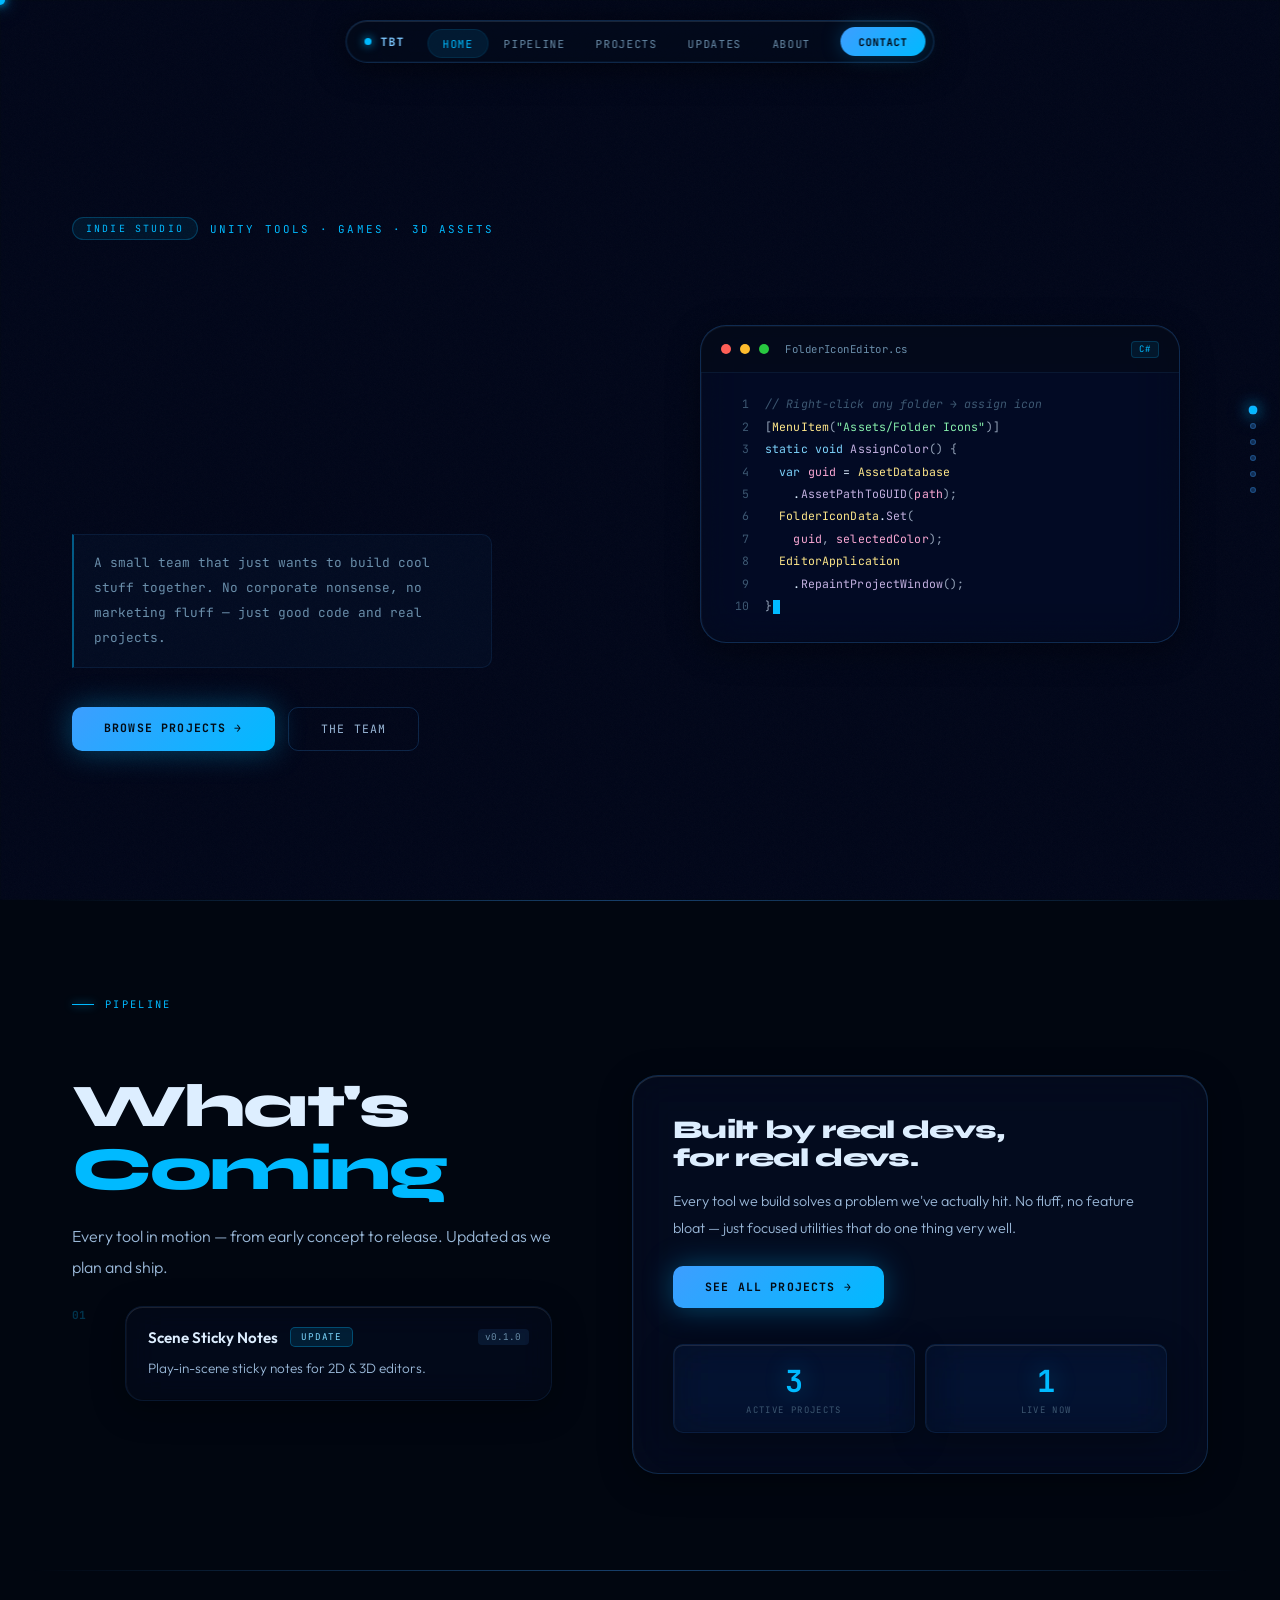
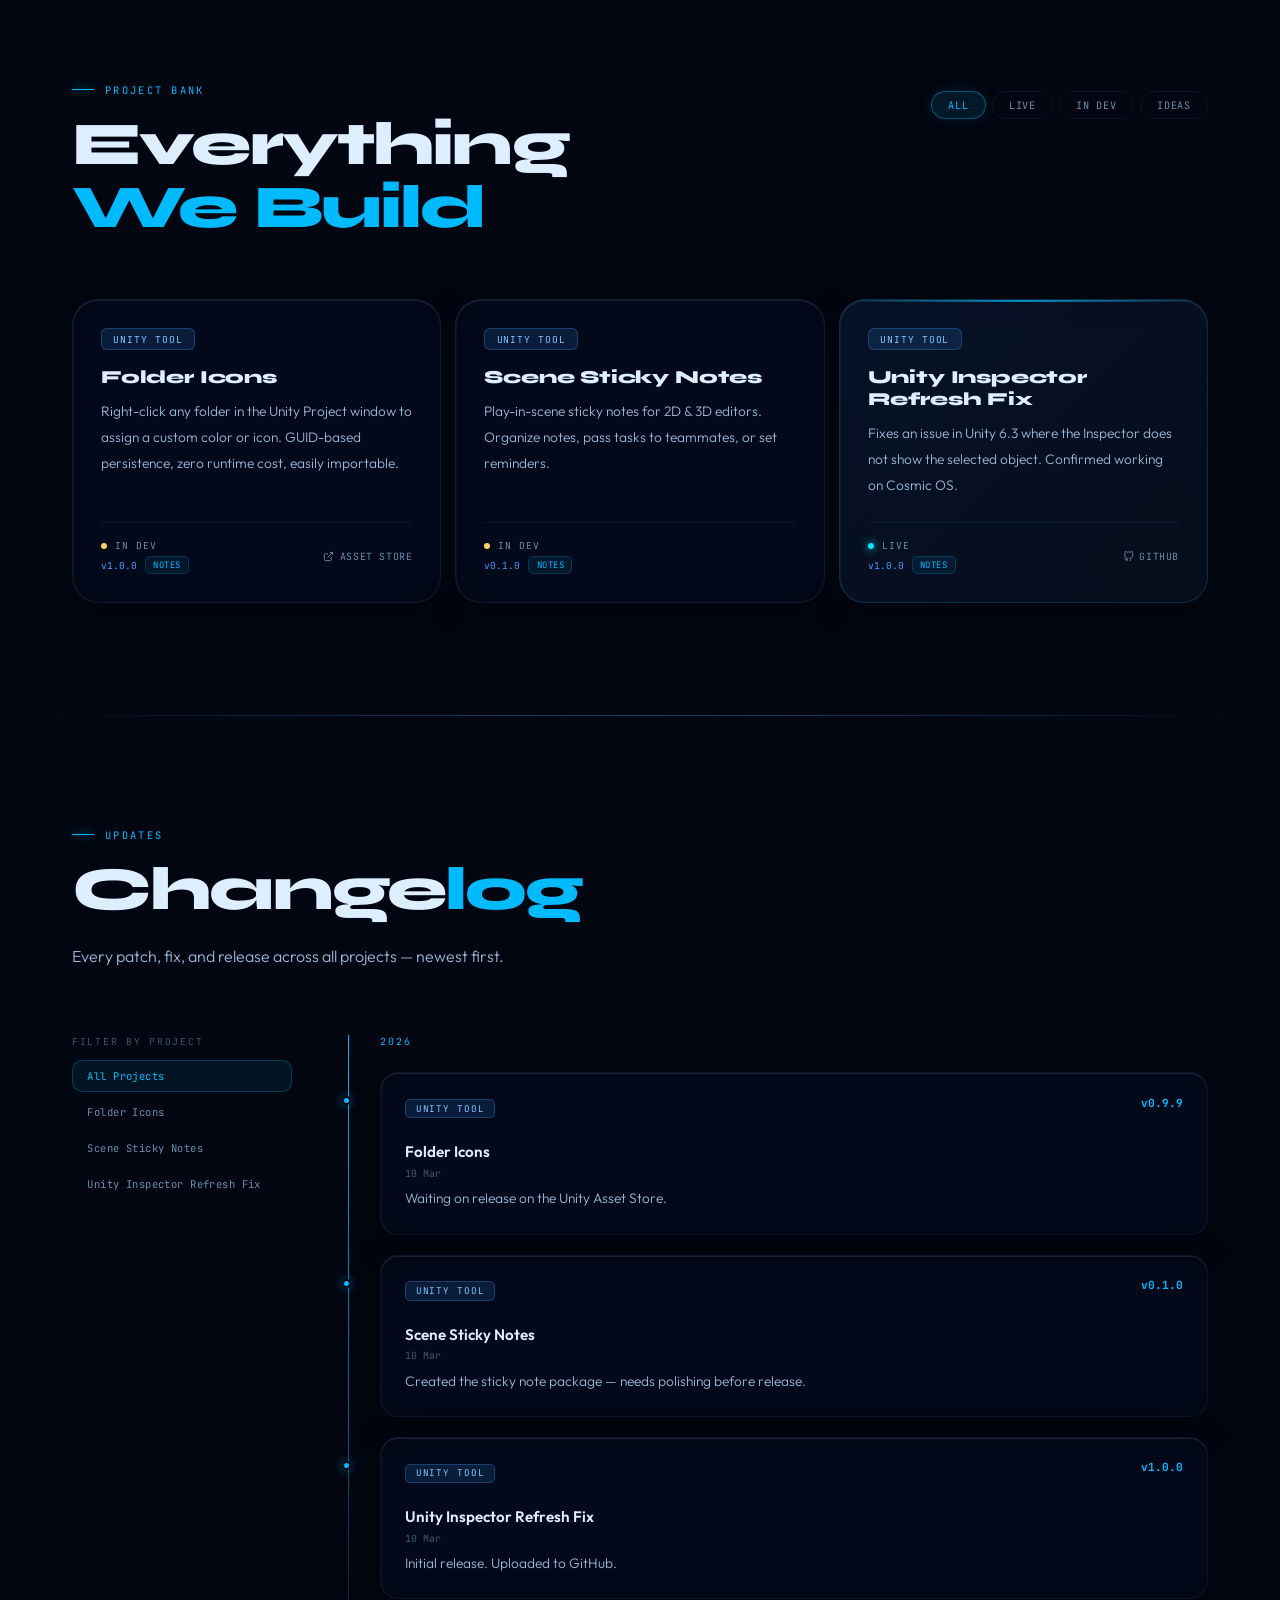
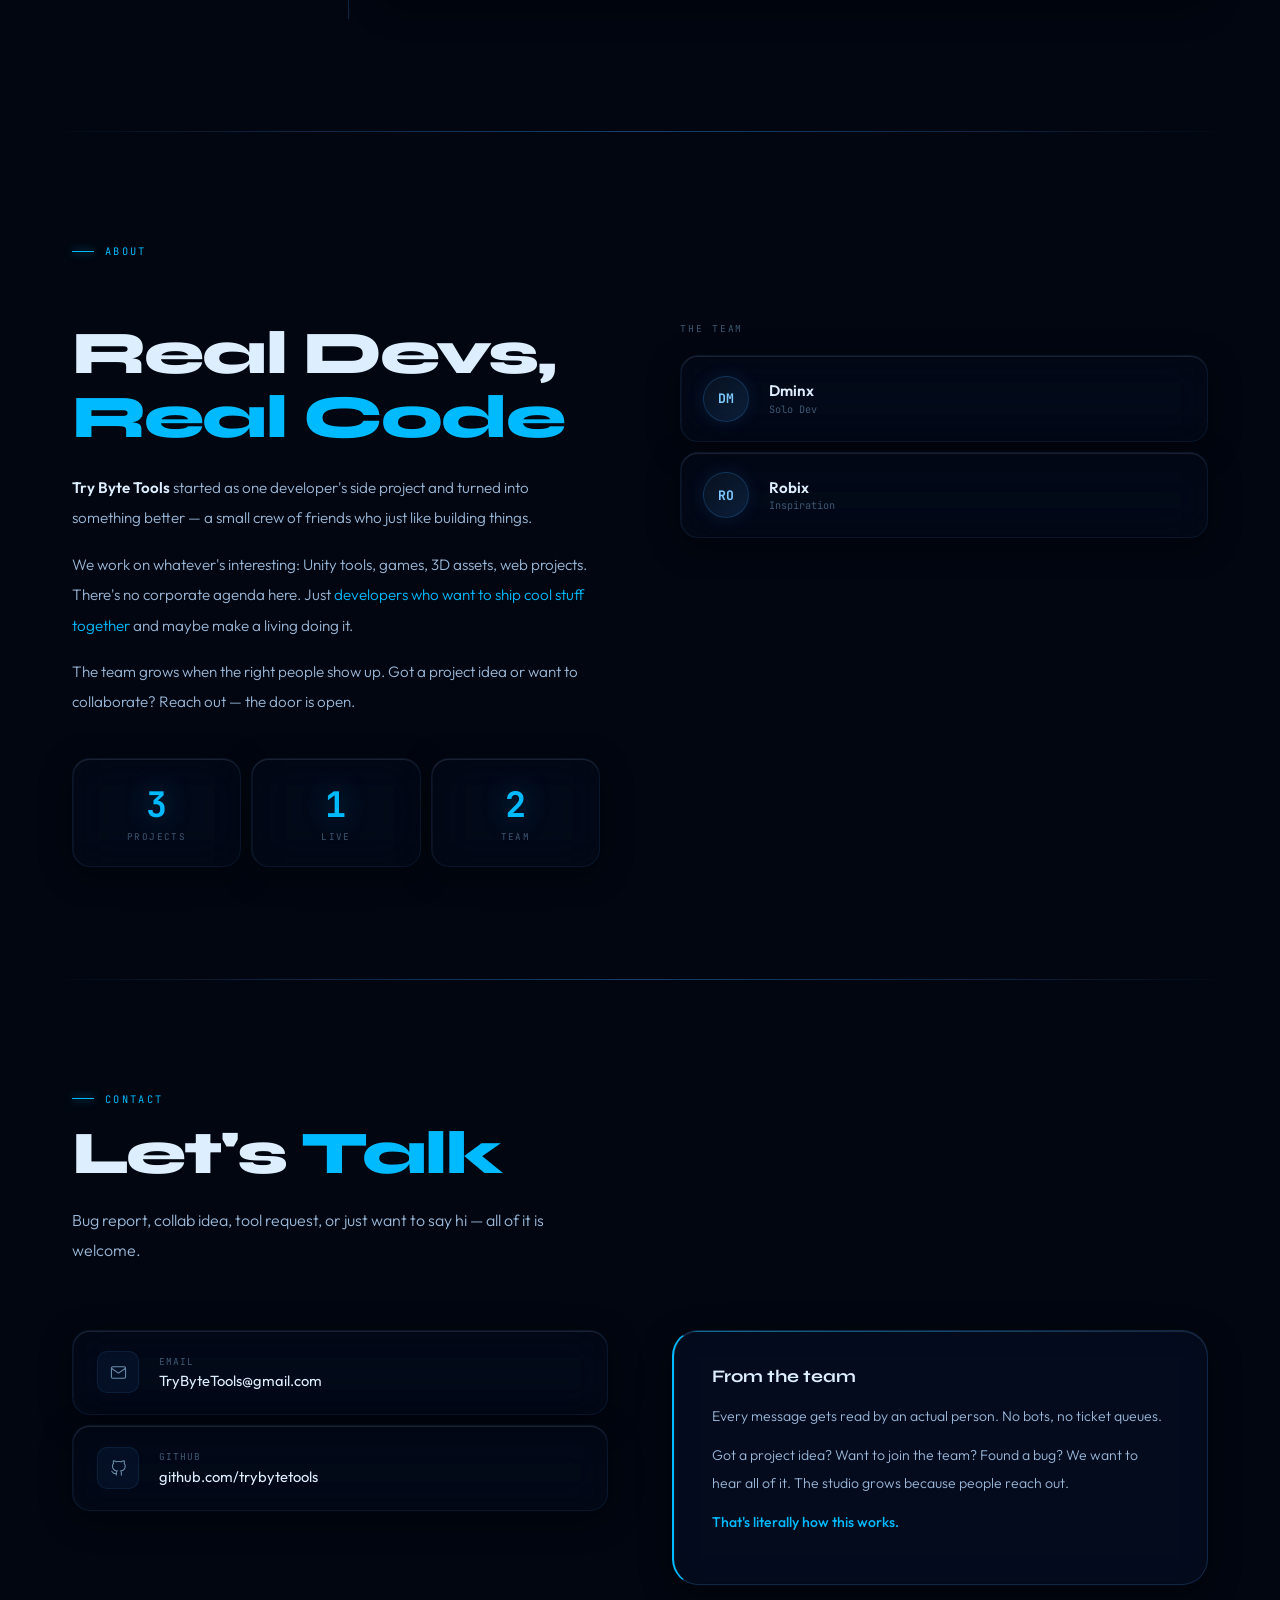
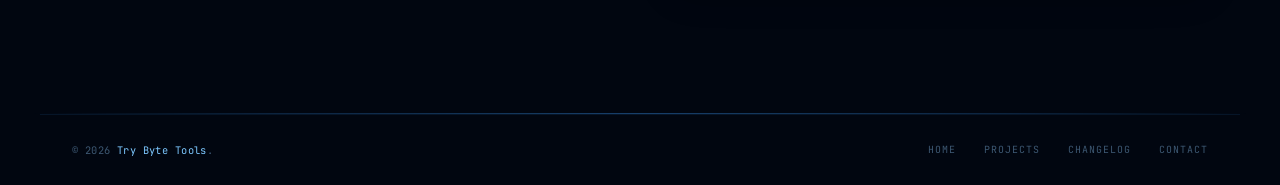
==== commit d0f643d1: "Refactoring" ====
--- a/index.html
+++ b/index.html
@@ -142,20 +142,26 @@
 }
 
 /* ═══════════════════════════════════════════════════
-   CURSOR — dot only, no trailing ring
+   CURSOR — smooth glowing blue dot, no ring
 ══════════════════════════════════════════════════════ */
 #cur {
   position: fixed;
-  width: 6px; height: 6px;
-  background: rgba(255,255,255,0.9);
+  width: 10px; height: 10px;
+  background: var(--cyan);
   border-radius: 50%;
   pointer-events: none;
   transform: translate(-50%,-50%);
   z-index: 9999;
   will-change: left, top;
-  mix-blend-mode: exclusion;
-  transition: opacity .2s, transform .1s;
-}
+  box-shadow:
+    0 0 8px  var(--cyan),
+    0 0 18px rgba(0,186,255,0.6),
+    0 0 36px rgba(0,186,255,0.25);
+  transition: opacity .2s, width .15s var(--ease-expo), height .15s var(--ease-expo);
+}
+/* Grow slightly on hover */
+body:has(a:hover) #cur,
+body:has(button:hover) #cur { width: 16px; height: 16px; }
 
 /* ═══════════════════════════════════════════════════
    NAVIGATION
@@ -1146,13 +1152,9 @@
 
 <!-- ════════════════════════════════════════════════════
      BACKGROUND VIDEO
-     Replace /assets/bg.mp4 with your own looping video.
-     Tips for a seamless loop:
-       • Keep it under 10s — shorter loops are smoother
-       • Remove audio before exporting
-       • Export at 1080p or 1440p for crisp result
-       • Also export a .webm version (smaller file size)
-     Recommended free sources: Pexels, Pixabay, Coverr
+     Drop your looping video as assets/bg.mp4
+     Tip: keep under 20s, no audio, export at 1080p
+     Free sources: Pexels, Pixabay, Coverr
 ═════════════════════════════════════════════════════ -->
 <video id="bg-video" autoplay muted loop playsinline>
   <source src="assets/bg.webm" type="video/webm" />
@@ -1370,94 +1372,13 @@
 </div>
 
 <!-- ════════════════════════════════════════════════════
-     DATA — managed by Decap CMS at /admin/
-     CMS writes individual JSON files into /data/
-     This loader fetches them; falls back to defaults
-     when running locally without a server.
+     DATA — edit via admin.py, never touch this by hand
+     admin.py rewrites the block between TBT:DATA markers
 ═════════════════════════════════════════════════════ -->
 <script>
-/* ─────────────────────────────────────────────────────
-   DEFAULTS — used when JSON files can't be fetched
-   (e.g. local file:// preview, first deploy before CMS)
-───────────────────────────────────────────────────── */
-const DEFAULTS = {
-  settings: { studioName:"Try Byte Tools", email:"TryByteTools@gmail.com", siteUrl:"https://trybytetools.github.io/TryByteTools/", tagline:"A small team that just wants to build cool stuff together." },
-  projects: [
-    { id:"001", title:"Folder Icons", category:"unity", tagLabel:"Unity Tool", status:"wip", author:"Dminx", version:"1.0.0", desc:"Right-click any folder in the Unity Project window to assign a custom color or icon. GUID-based persistence, zero runtime cost, easily importable.", links:[{label:"Asset Store",href:"#",icon:"store"}], patchNotes:[{version:"0.9.9",date:"2026-03-10",notes:"Waiting on release on the Unity Asset Store."}] },
-    { id:"002", title:"Scene Sticky Notes", category:"unity", tagLabel:"Unity Tool", status:"wip", author:"Dminx", version:"0.1.0", desc:"Play-in-scene sticky notes for 2D & 3D editors. Organize notes, pass tasks to teammates, or set up reminders for your next coding session.", links:[], patchNotes:[{version:"0.1.0",date:"2026-03-10",notes:"Created the sticky note package — needs polishing before release."}] },
-    { id:"003", title:"Unity Inspector Refresh Fix", category:"unity", tagLabel:"Unity Tool", status:"live", author:"Dminx", version:"1.0.0", desc:"Fixes an issue in Unity 6.3 where the Inspector doesn't show the selected object or file. Confirmed working on Cosmic OS.", links:[{label:"GitHub",href:"https://github.com/trybytetools/Unity-Inspector-Refresh-Fix-COSMIC-OS/tree/main",icon:"github"}], patchNotes:[{version:"1.0.0",date:"2026-03-10",notes:"Initial release. Uploaded to GitHub."}] }
-  ],
-  pipeline: [
-    { id:"pl001", title:"Scene Sticky Notes", type:"update", version:"0.1.0", desc:"Play-in-scene sticky notes for 2D & 3D editors. Organize notes, pass tasks to teammates, or leave breadcrumbs for your next session.", patchNotesUrl:"" }
-  ],
-  team: [
-    { id:"t001",  name:"Dminx", role:"Solo Dev",    avatar:"" },
-    { id:"t1002", name:"Robix", role:"Inspiration", avatar:"" }
-  ]
-};
-
-/* live DATA object — mutated by loadData() before any render */
-let DATA = JSON.parse(JSON.stringify(DEFAULTS));
-
-/* ─────────────────────────────────────────────────────
-   DATA LOADER
-   Fetches each JSON file written by Decap CMS.
-   New projects/pipeline/team members you add in the CMS
-   appear as new files in /data/projects/*.json etc.
-   This loader fetches a manifest index first, then each
-   individual file. On any failure it keeps DEFAULTS.
-───────────────────────────────────────────────────── */
-async function loadData() {
-  // Only attempt fetching over HTTP(S) — not file://
-  if (!location.protocol.startsWith('http')) return;
-
-  const root = location.origin + location.pathname.replace(/\/[^/]*$/, '');
-
-  async function fetchJSON(path) {
-    try {
-      const r = await fetch(root + path, { cache: 'no-cache' });
-      return r.ok ? r.json() : null;
-    } catch { return null; }
-  }
-
-  // --- Settings (single file) ---
-  const settings = await fetchJSON('/data/settings.json');
-  if (settings) DATA.settings = settings;
-
-  // --- Collections: load known filenames + any listed in an index ---
-  // Known filenames match what the CMS slug pattern generates.
-  // When you add new entries via CMS, add their filenames to these arrays,
-  // OR add a data/index.json file (see README for format).
-  const projectFiles  = ['001','002','003'];
-  const pipelineFiles = ['pl001'];
-  const teamFiles     = ['t001','t1002'];
-
-  // Try loading a manifest so new CMS entries auto-appear without code edits
-  const idx = await fetchJSON('/data/index.json');
-  if (idx) {
-    if (idx.projects)  projectFiles.push(...idx.projects.filter(f=>!projectFiles.includes(f)));
-    if (idx.pipeline)  pipelineFiles.push(...idx.pipeline.filter(f=>!pipelineFiles.includes(f)));
-    if (idx.team)      teamFiles.push(...idx.team.filter(f=>!teamFiles.includes(f)));
-  }
-
-  const [projects, pipeline, team] = await Promise.all([
-    Promise.all(projectFiles.map(f  => fetchJSON(`/data/projects/${f}.json`))),
-    Promise.all(pipelineFiles.map(f => fetchJSON(`/data/pipeline/${f}.json`))),
-    Promise.all(teamFiles.map(f     => fetchJSON(`/data/team/${f}.json`))),
-  ]);
-
-  const CAT_LABEL = { unity:'Unity Tool', game:'Game', web:'Web', python:'Python', android:'Android', ai:'AI' };
-
-  const validProjs = projects.filter(Boolean);
-  if (validProjs.length) {
-    DATA.projects = validProjs;
-    DATA.projects.forEach(p => { if (!p.tagLabel) p.tagLabel = CAT_LABEL[p.category] || p.category; });
-  }
-  const validPipes = pipeline.filter(Boolean);
-  if (validPipes.length) DATA.pipeline = validPipes;
-  const validTeam  = team.filter(Boolean);
-  if (validTeam.length)  DATA.team = validTeam;
-}
+/* TBT:DATA:START */
+const DATA = {"settings":{"studioName":"Try Byte Tools","email":"TryByteTools@gmail.com","siteUrl":"https://trybytetools.github.io/TryByteTools/","tagline":"A small team that just wants to build cool stuff together."},"projects":[{"id":"001","title":"Folder Icons","category":"unity","tagLabel":"Unity Tool","status":"wip","author":"Dminx","version":"1.0.0","desc":"Right-click any folder in the Unity Project window to assign a custom color or icon. GUID-based persistence, zero runtime cost, easily importable.","links":[{"label":"Asset Store","href":"#","icon":"store"}],"patchNotes":[{"version":"0.9.9","date":"2026-03-10","notes":"Waiting on release on the Unity Asset Store."}]},{"id":"002","title":"Scene Sticky Notes","category":"unity","tagLabel":"Unity Tool","status":"wip","author":"Dminx","version":"0.1.0","desc":"Play-in-scene sticky notes for 2D & 3D editors. Organize notes, pass tasks to teammates, or set reminders.","links":[],"patchNotes":[{"version":"0.1.0","date":"2026-03-10","notes":"Created the sticky note package — needs polishing before release."}]},{"id":"003","title":"Unity Inspector Refresh Fix","category":"unity","tagLabel":"Unity Tool","status":"live","author":"Dminx","version":"1.0.0","desc":"Fixes an issue in Unity 6.3 where the Inspector does not show the selected object. Confirmed working on Cosmic OS.","links":[{"label":"GitHub","href":"https://github.com/trybytetools/Unity-Inspector-Refresh-Fix-COSMIC-OS/tree/main","icon":"github"}],"patchNotes":[{"version":"1.0.0","date":"2026-03-10","notes":"Initial release. Uploaded to GitHub."}]}],"pipeline":[{"id":"pl001","title":"Scene Sticky Notes","type":"update","version":"0.1.0","desc":"Play-in-scene sticky notes for 2D & 3D editors."}],"team":[{"id":"t001","name":"Dminx","role":"Solo Dev","avatar":""},{"id":"t1002","name":"Robix","role":"Inspiration","avatar":""}]};
+/* TBT:DATA:END */
 
 /* ─────────────────────────────────────────────────────
    CURSOR
@@ -1489,13 +1410,31 @@
   setTimeout(() => { clearInterval(fill); loader.classList.add('done'); }, 3000);
 })();
 
-/* ─── Cursor ─── */
+/* ─── Cursor — smooth lerp, glowing blue ─── */
 (function() {
   const dot = document.getElementById('cur');
+  let tx = 0, ty = 0, cx = 0, cy = 0;
+  let raf;
+
   document.addEventListener('mousemove', e => {
-    dot.style.left = e.clientX + 'px';
-    dot.style.top  = e.clientY + 'px';
+    tx = e.clientX; ty = e.clientY;
+    if (!raf) raf = requestAnimationFrame(step);
   }, { passive: true });
+
+  function step() {
+    // Lerp — 0.18 = slightly behind, feels smooth not laggy
+    cx += (tx - cx) * 0.18;
+    cy += (ty - cy) * 0.18;
+    dot.style.left = cx + 'px';
+    dot.style.top  = cy + 'px';
+    // Keep animating while there's still distance to close
+    if (Math.abs(tx - cx) > 0.1 || Math.abs(ty - cy) > 0.1) {
+      raf = requestAnimationFrame(step);
+    } else {
+      raf = null;
+    }
+  }
+
   document.addEventListener('mouseleave', () => { dot.style.opacity = '0'; });
   document.addEventListener('mouseenter', () => { dot.style.opacity = '1'; });
 })();
@@ -1907,19 +1846,12 @@
 /* ─────────────────────────────────────────────────────
    BOOT
 ───────────────────────────────────────────────────── */
-document.getElementById('footer-year').textContent = new Date().getFullYear();
-
-
 /* ─────────────────────────────────────────────────────
-   ASYNC BOOT — fetch CMS data, then render everything
+   BOOT — data is baked into DATA above by admin.py
 ───────────────────────────────────────────────────── */
-(async function boot() {
+(function boot() {
   document.getElementById('footer-year').textContent = new Date().getFullYear();
 
-  // Load data from /data/ JSON files (or use DEFAULTS on failure)
-  await loadData();
-
-  // Render all sections
   renderPipeline();
   renderProjects('all');
   renderChangelogSidebar();
@@ -1928,7 +1860,6 @@
   renderStats();
   renderContact();
 
-  // After DOM is populated, wire up reveal observers + interactions
   requestAnimationFrame(() => {
     const obs = new IntersectionObserver(entries => {
       entries.forEach(en => {
@@ -1939,7 +1870,6 @@
 
     initSpotlight('.pcard');
 
-    // Magnetic buttons — wire all .mag-btn elements rendered by CMS data
     document.querySelectorAll('.mag-btn').forEach(btn => {
       btn.addEventListener('mousemove', e => {
         const r = btn.getBoundingClientRect();
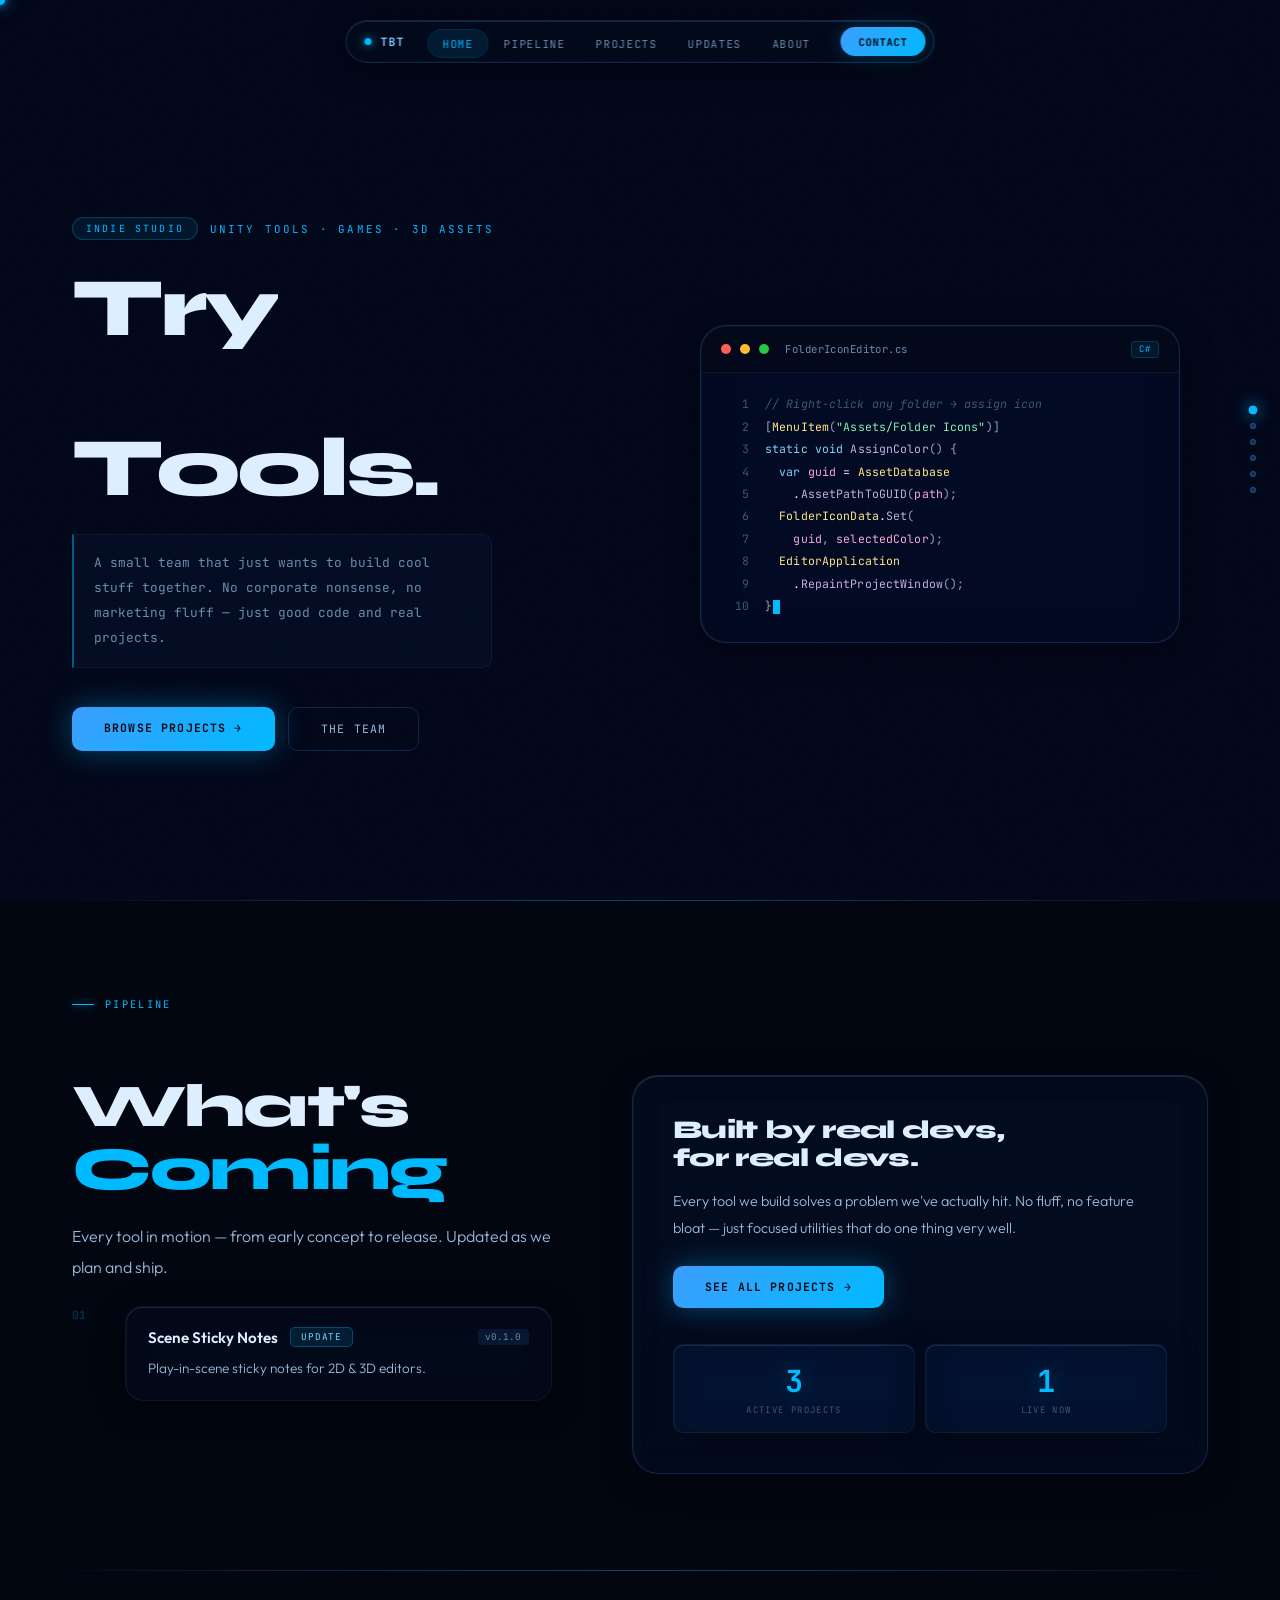
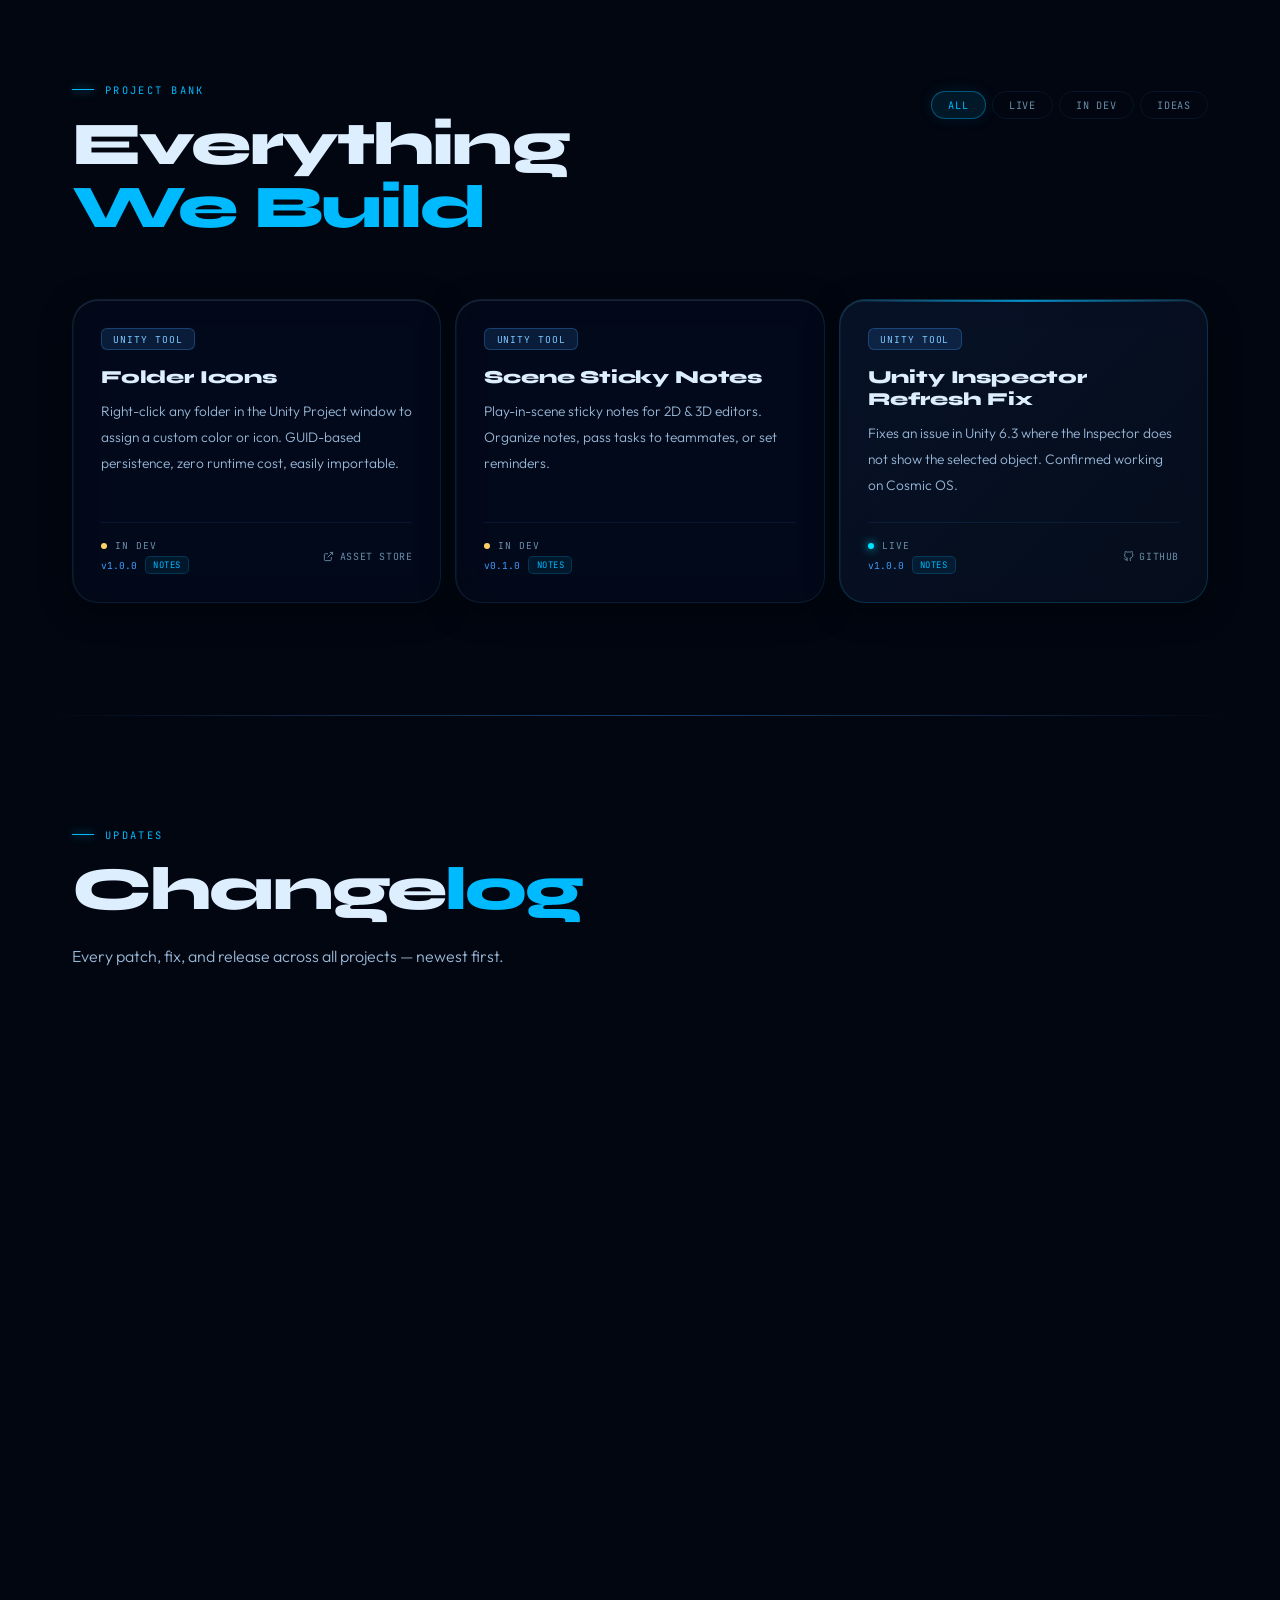
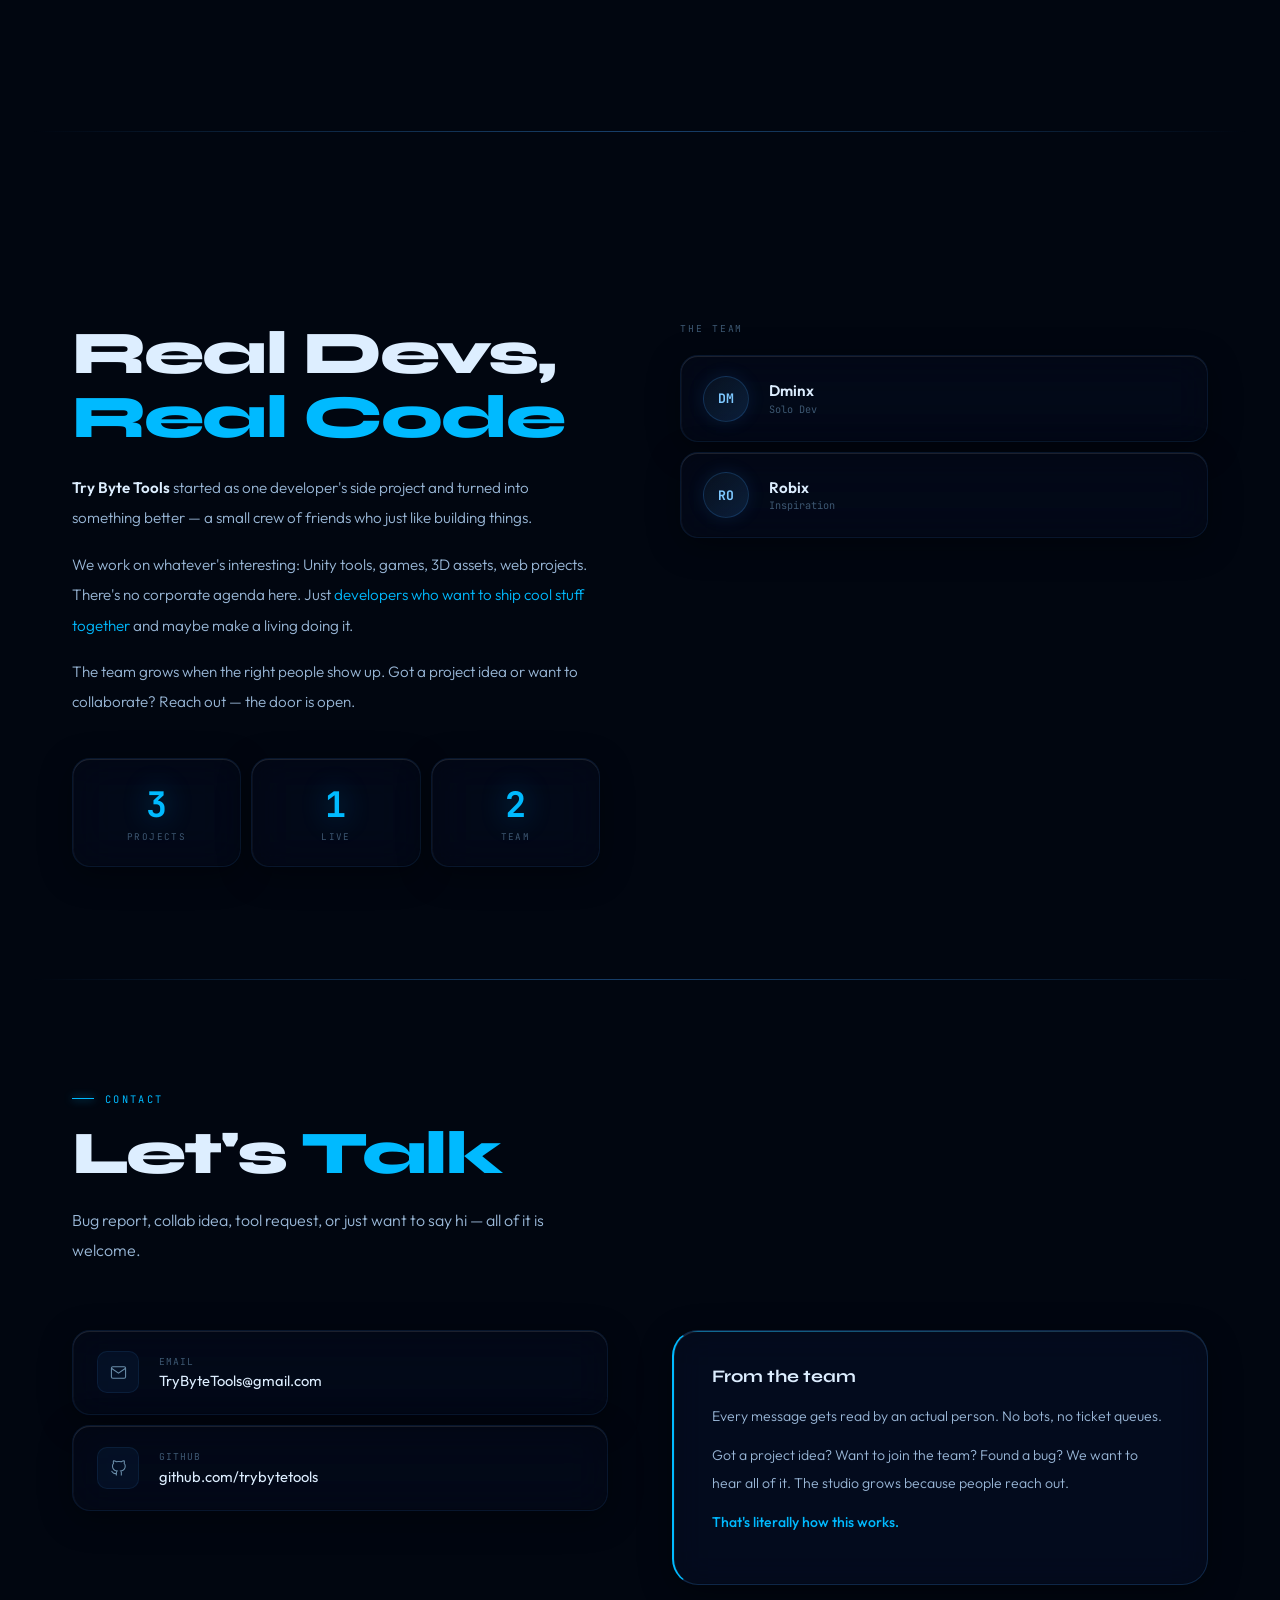
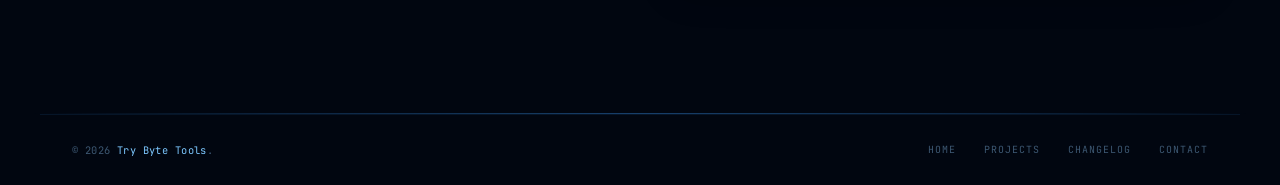
==== commit d5bb6f64: "content: update via admin [2026-03-22 23:02]" ====
--- a/index.html
+++ b/index.html
@@ -1409,7 +1409,8 @@
   // Hard timeout — never block the page past 3s
   setTimeout(() => { clearInterval(fill); loader.classList.add('done'); }, 3000);
 })();
-
+/* Sets the playback speed of the video to 0.8x for a more cinematic feel. Adjust as needed. */
+document.getElementById('bg-video').playbackRate = 0.8;
 /* ─── Cursor — smooth lerp, glowing blue ─── */
 (function() {
   const dot = document.getElementById('cur');
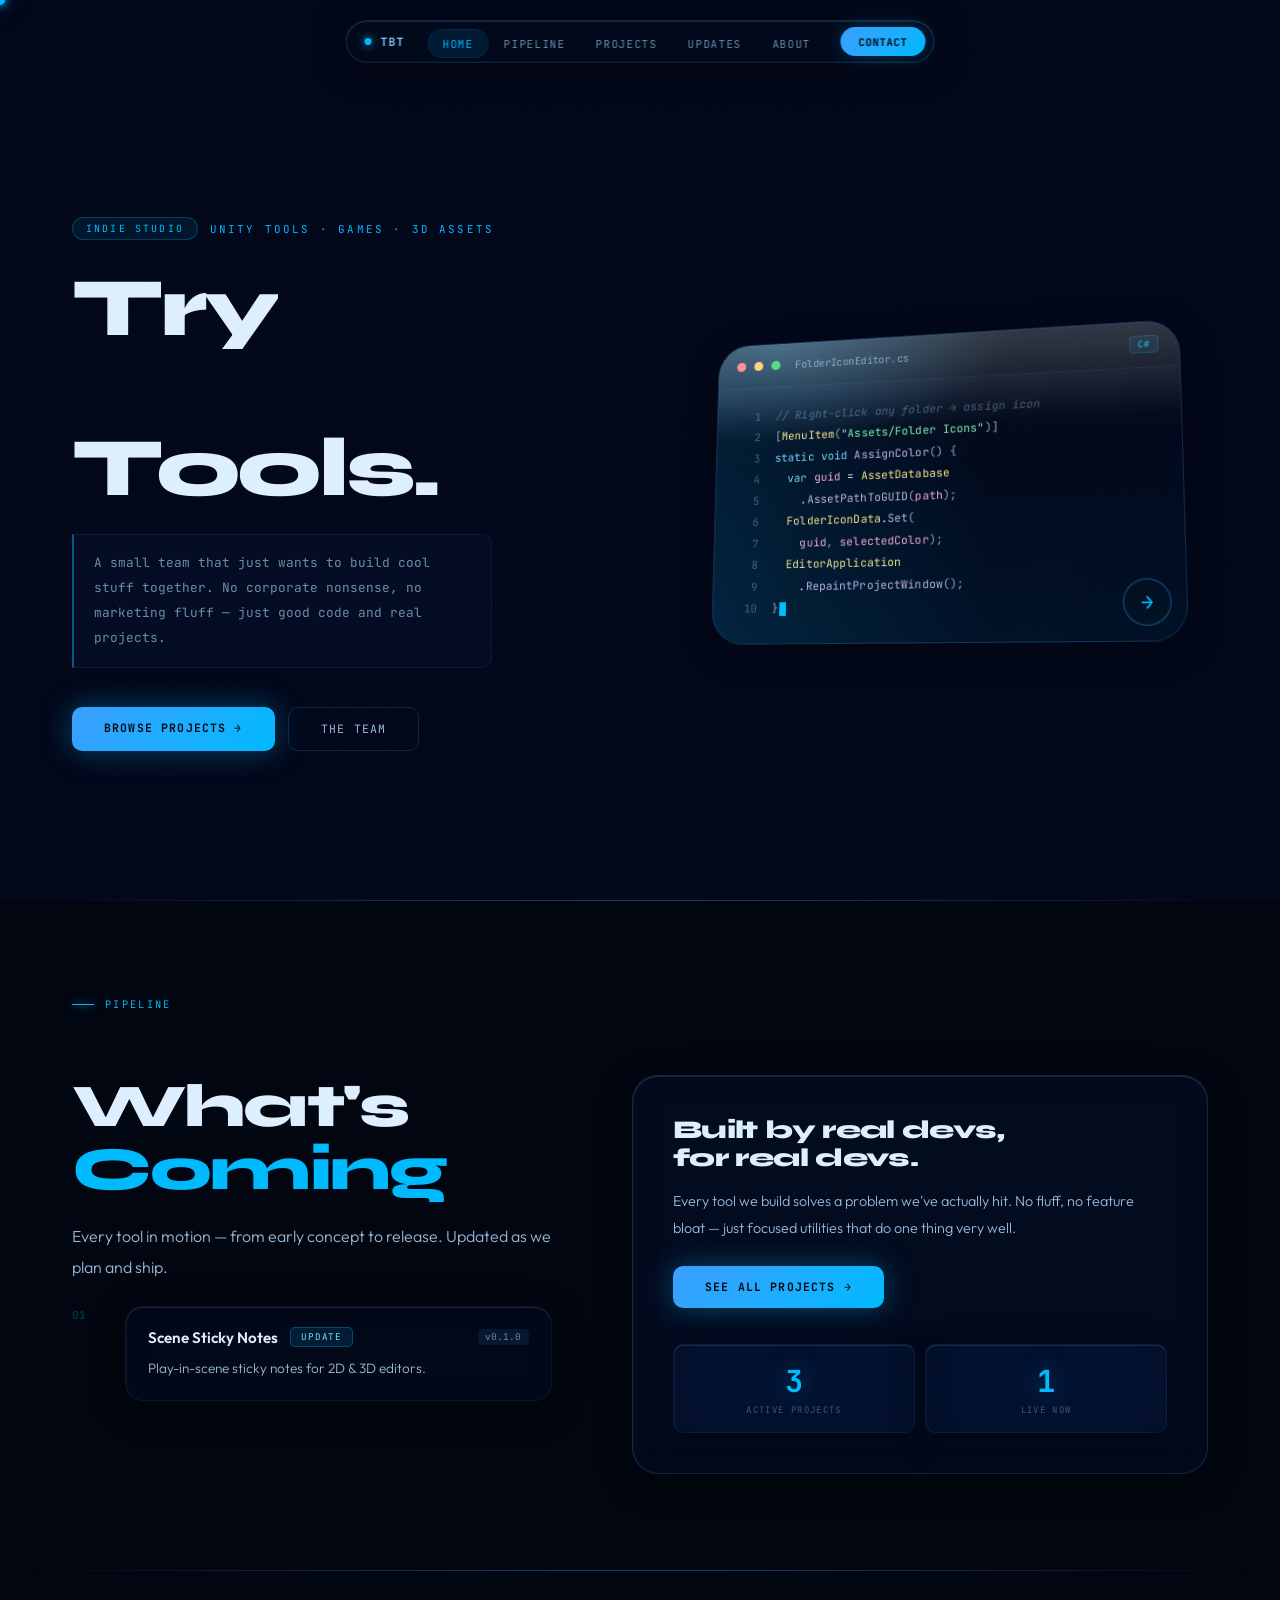
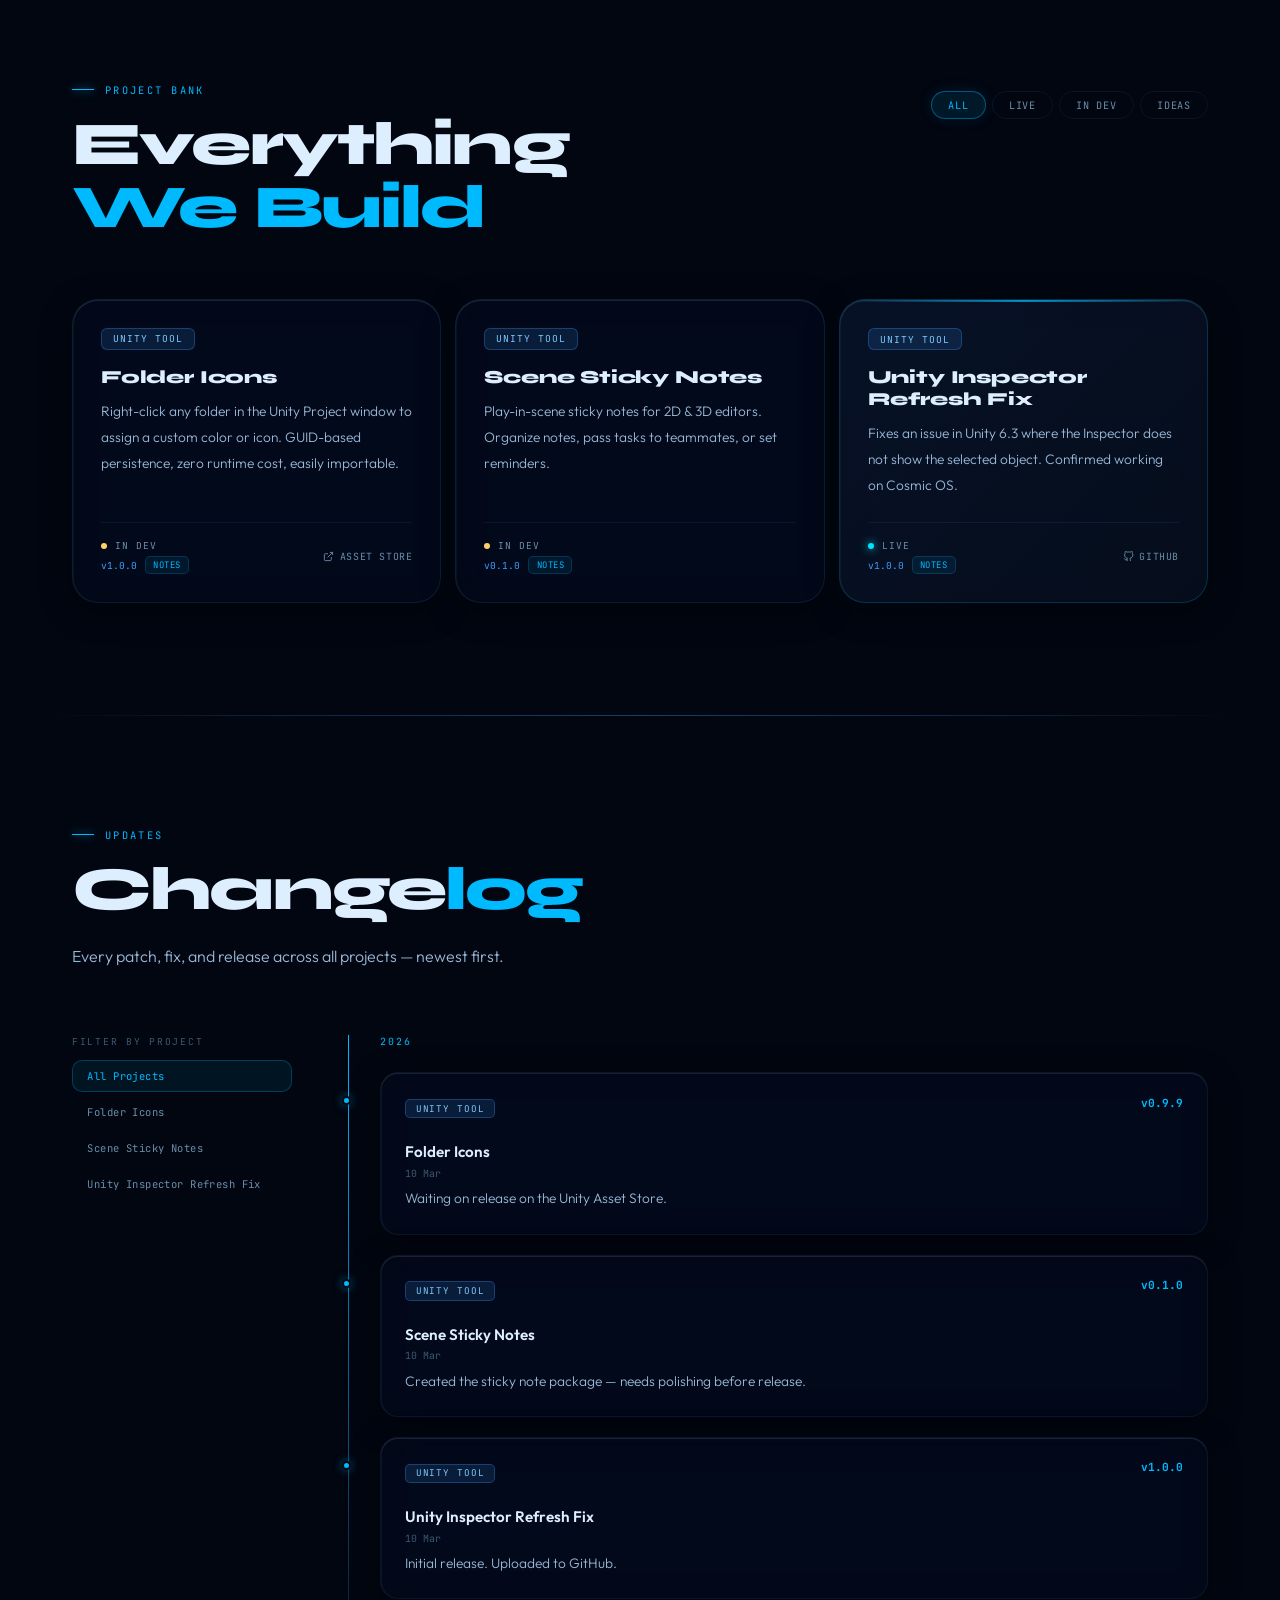
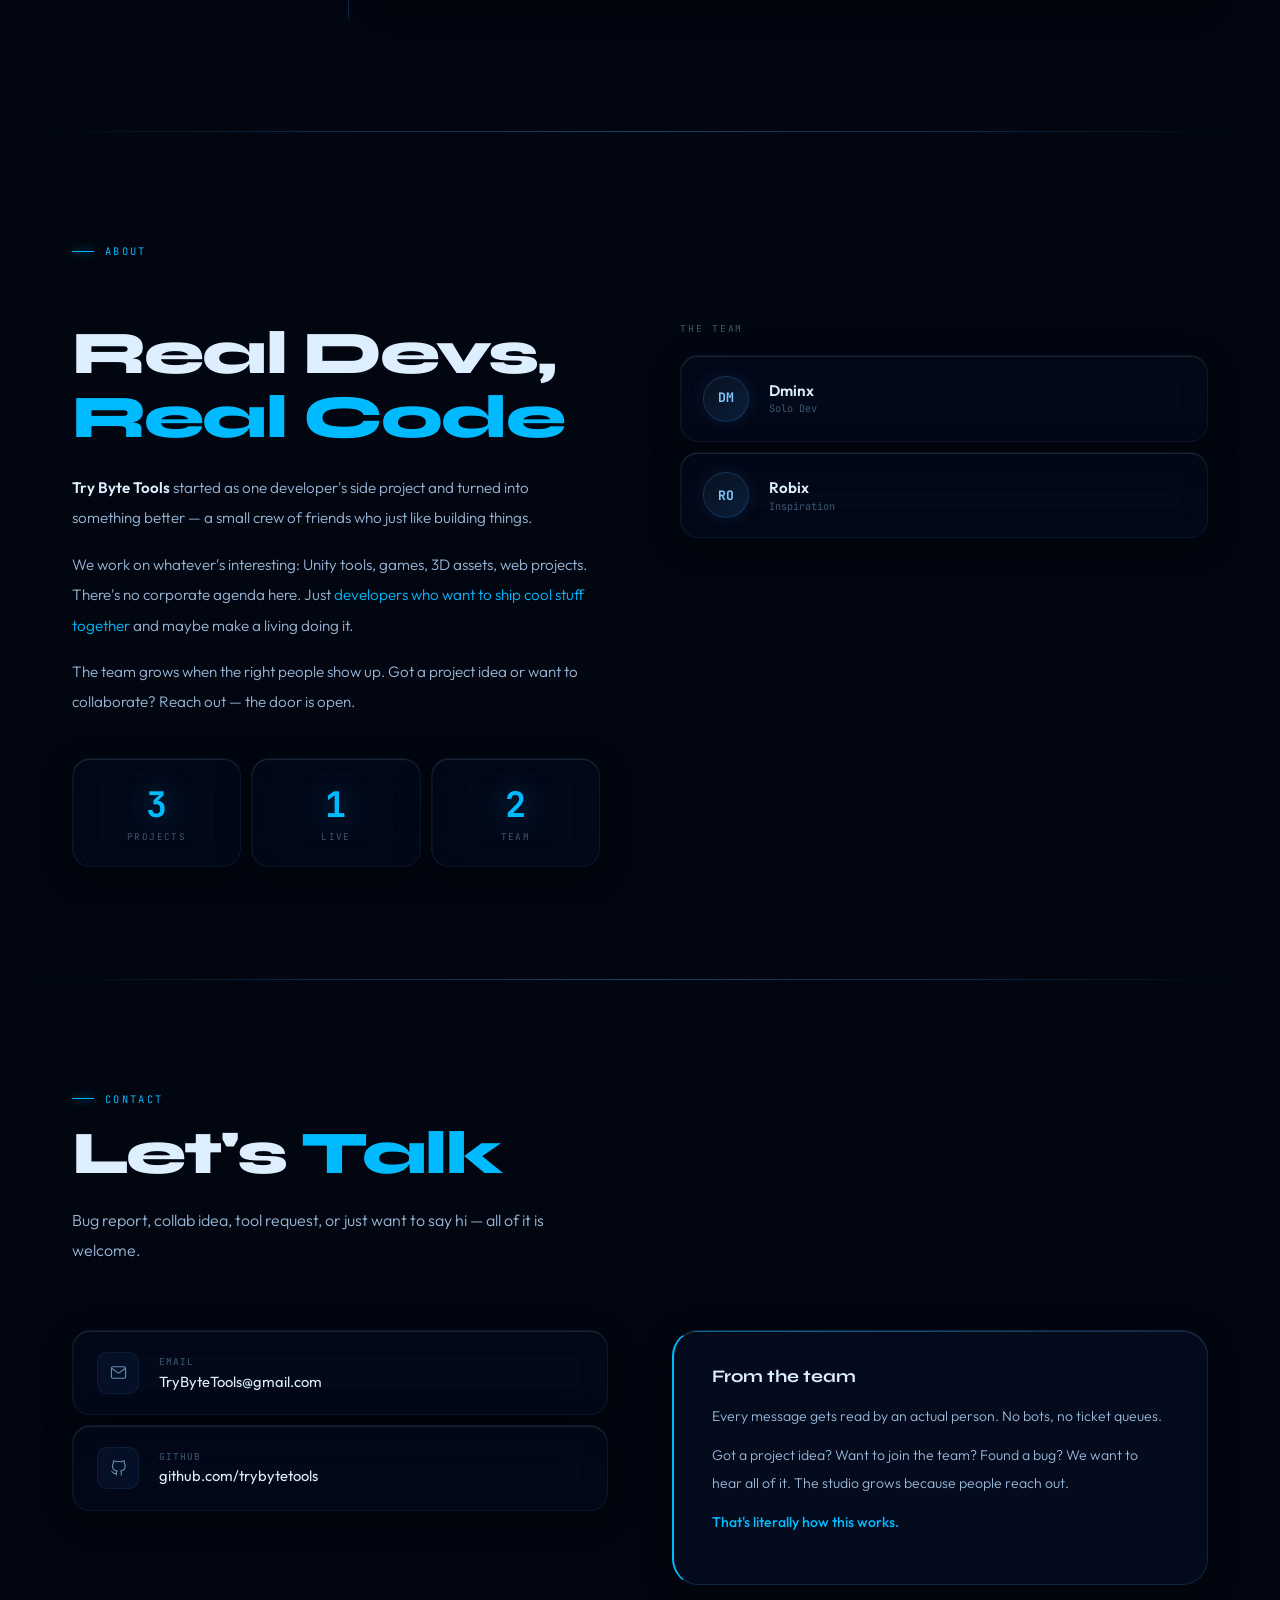
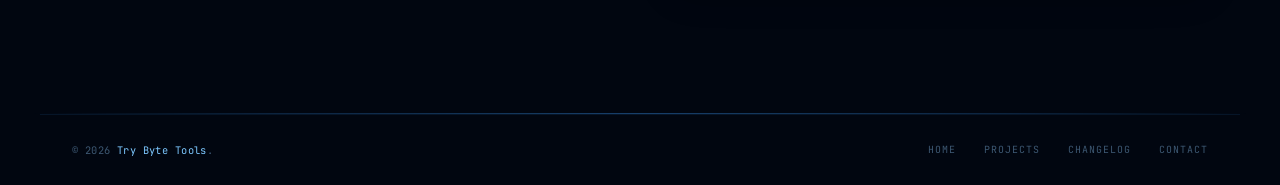
==== commit d0a6a52c: "Enhance terminal UI with new gradients, shadows, and a next section button; implement swipe-left ges" ====
--- a/index.html
+++ b/index.html
@@ -427,23 +427,76 @@
 
 .terminal {
   width: 100%; max-width: 480px;
-  background: rgba(5,14,32,0.44);
+  position: relative;
+  background: linear-gradient(180deg, rgba(125,200,255,0.09) 0%, rgba(5,14,32,0.40) 26%, rgba(5,14,32,0.28) 100%);
   border: 1px solid rgba(61,158,255,0.22);
-  border-radius: var(--radius-xl);
+  border-radius: calc(var(--radius-xl) + 8px);
   overflow: hidden;
   box-shadow:
     0 0 0 1px rgba(0,186,255,0.07) inset,
     inset 0 1px 0 rgba(255,255,255,0.07),
-    0 24px 80px rgba(0,0,0,0.6),
+    0 30px 100px rgba(0,0,0,0.62),
     0 0 60px rgba(0,186,255,0.05);
-  animation: float 6s ease-in-out infinite;
   backdrop-filter: blur(24px) saturate(1.5);
   -webkit-backdrop-filter: blur(24px) saturate(1.5);
-}
-@keyframes float {
-  0%,100% { transform: translateY(0); }
-  50%      { transform: translateY(-12px); }
-}
+  touch-action: pan-y;
+  transform: perspective(1000px) rotateX(7deg) rotateY(-10deg);
+  transform-origin: center 75%;
+  transition: transform .35s var(--ease-smooth), box-shadow .35s var(--ease-smooth), border-color .35s var(--ease-smooth);
+}
+
+.terminal::before {
+  content: '';
+  position: absolute; inset: -1px;
+  border-radius: inherit;
+  pointer-events: none;
+  background:
+    radial-gradient(120% 80% at 15% 0%, rgba(125,200,255,0.35), rgba(125,200,255,0) 42%),
+    linear-gradient(180deg, rgba(255,255,255,0.14), rgba(255,255,255,0) 30%),
+    linear-gradient(90deg, rgba(0,186,255,0.12), rgba(0,186,255,0) 60%);
+  opacity: 0.9;
+  mix-blend-mode: screen;
+}
+
+.terminal::after {
+  content: '';
+  position: absolute; inset: 0;
+  pointer-events: none;
+  background:
+    linear-gradient(180deg, rgba(255,255,255,0.10) 0%, rgba(255,255,255,0) 38%, rgba(0,186,255,0.10) 100%);
+  opacity: 0.55;
+}
+
+.terminal-next {
+  position: absolute;
+  right: 14px;
+  bottom: 14px;
+  width: 46px;
+  height: 46px;
+  border-radius: 999px;
+  border: 1px solid rgba(61,158,255,0.40);
+  background: rgba(4,11,20,0.55);
+  backdrop-filter: blur(18px) saturate(2.0);
+  -webkit-backdrop-filter: blur(18px) saturate(2.0);
+  color: var(--cyan);
+  box-shadow:
+    0 18px 60px rgba(0,0,0,0.35),
+    0 0 0 1px rgba(0,186,255,0.08) inset;
+  cursor: none;
+  display: grid;
+  place-items: center;
+  font-family: var(--font-mono);
+  font-size: 1.25rem;
+  transition: transform .2s var(--ease-expo), border-color .2s var(--ease-expo), box-shadow .2s var(--ease-expo), opacity .2s var(--ease-expo);
+}
+.terminal-next:hover {
+  transform: scale(1.06);
+  border-color: rgba(0,186,255,0.70);
+  box-shadow:
+    0 22px 70px rgba(0,0,0,0.42),
+    0 0 0 1px rgba(0,186,255,0.16) inset;
+}
+.terminal-next:focus-visible { outline: 2px solid var(--cyan); outline-offset: 4px; }
 
 .terminal-bar {
   display: flex; align-items: center; gap: 0.55rem;
@@ -987,7 +1040,7 @@
 ══════════════════════════════════════════════════════ */
 #section-dots {
   position: fixed; right: 1.5rem; top: 50%; transform: translateY(-50%);
-  z-index: 600; display: flex; flex-direction: column; gap: 10px;
+  z-index: 600; display: none;
 }
 .s-dot {
   width: 6px; height: 6px; border-radius: 50%;
@@ -1059,7 +1112,8 @@
 }
 @media (max-width: 768px) {
   #home { grid-template-columns: 1fr; padding-top: calc(var(--nav-h) + 4rem); }
-  .hero-right { display: none; }
+  .hero-right { display: flex; justify-content: center; align-items: center; margin-top: 2.25rem; }
+  .terminal { transform: none; border-radius: var(--radius-xl); }
   .bento { grid-template-columns: 1fr; }
   .bento-item.wide { grid-column: span 1; }
   .changelog-layout { grid-template-columns: 1fr; }
@@ -1235,6 +1289,7 @@
         <div class="tl"><span class="tl-num">9</span><span class="tl-code">&nbsp;&nbsp;&nbsp;&nbsp;.<span class="t-fn">RepaintProjectWindow</span><span class="t-op">();</span></span></div>
         <div class="tl"><span class="tl-num">10</span><span class="tl-code"><span class="t-op">}</span><span class="t-cursor"></span></span></div>
       </div>
+      <button class="terminal-next" id="terminal-next" type="button" aria-label="Go to Pipeline section">→</button>
     </div>
   </div>
 
@@ -1471,16 +1526,7 @@
 (function() {
   const nav     = document.getElementById('nav');
   const navLinks= nav.querySelectorAll('.nav-links a, .nav-drawer a');
-  const sDots   = document.querySelectorAll('.s-dot');
   const SECS    = ['home','pipeline','projects','changelog','about','contact'];
-
-  // Section dot click → smooth scroll
-  sDots.forEach(dot => {
-    dot.addEventListener('click', () => {
-      const el = document.getElementById(dot.dataset.target);
-      if (el) el.scrollIntoView({ behavior: 'smooth' });
-    });
-  });
 
   // Timeline line observer
   const tlEl = document.getElementById('timeline');
@@ -1490,6 +1536,49 @@
     }, { threshold: 0.08 }).observe(tlEl);
   }
 
+  // Terminal: next section button + swipe-left gesture
+  const prefersReducedMotion = window.matchMedia?.('(prefers-reduced-motion: reduce)').matches;
+  const scrollBehavior = prefersReducedMotion ? 'auto' : 'smooth';
+  const terminalEl = document.querySelector('.terminal');
+  const terminalNextBtn = document.getElementById('terminal-next');
+  let navigating = false;
+
+  function goToPipeline() {
+    if (navigating) return;
+    const el = document.getElementById('pipeline');
+    if (!el) return;
+    navigating = true;
+    el.scrollIntoView({ behavior: scrollBehavior, block: 'start' });
+    setTimeout(() => { navigating = false; }, 650);
+  }
+
+  if (terminalNextBtn) terminalNextBtn.addEventListener('click', goToPipeline);
+
+  if (terminalEl) {
+    let sx = 0;
+    let sy = 0;
+    let startTs = 0;
+
+    terminalEl.addEventListener('touchstart', (e) => {
+      if (!e.touches || e.touches.length !== 1) return;
+      const t = e.touches[0];
+      sx = t.clientX;
+      sy = t.clientY;
+      startTs = Date.now();
+    }, { passive: true });
+
+    terminalEl.addEventListener('touchend', (e) => {
+      if (!startTs || !e.changedTouches || e.changedTouches.length !== 1) return;
+      const t = e.changedTouches[0];
+      const dx = t.clientX - sx;
+      const dy = t.clientY - sy;
+      startTs = 0;
+
+      // Swipe-left: dominant horizontal gesture
+      if (dx < -70 && Math.abs(dy) < 95) goToPipeline();
+    }, { passive: true });
+  }
+
   window.addEventListener('scroll', () => {
     const sy = window.scrollY;
     nav.classList.toggle('scrolled', sy > 40);
@@ -1503,9 +1592,6 @@
 
     navLinks.forEach(a => {
       a.classList.toggle('active', a.getAttribute('href') === '#' + current);
-    });
-    sDots.forEach(d => {
-      d.classList.toggle('active', d.dataset.target === current);
     });
   }, { passive: true });
 
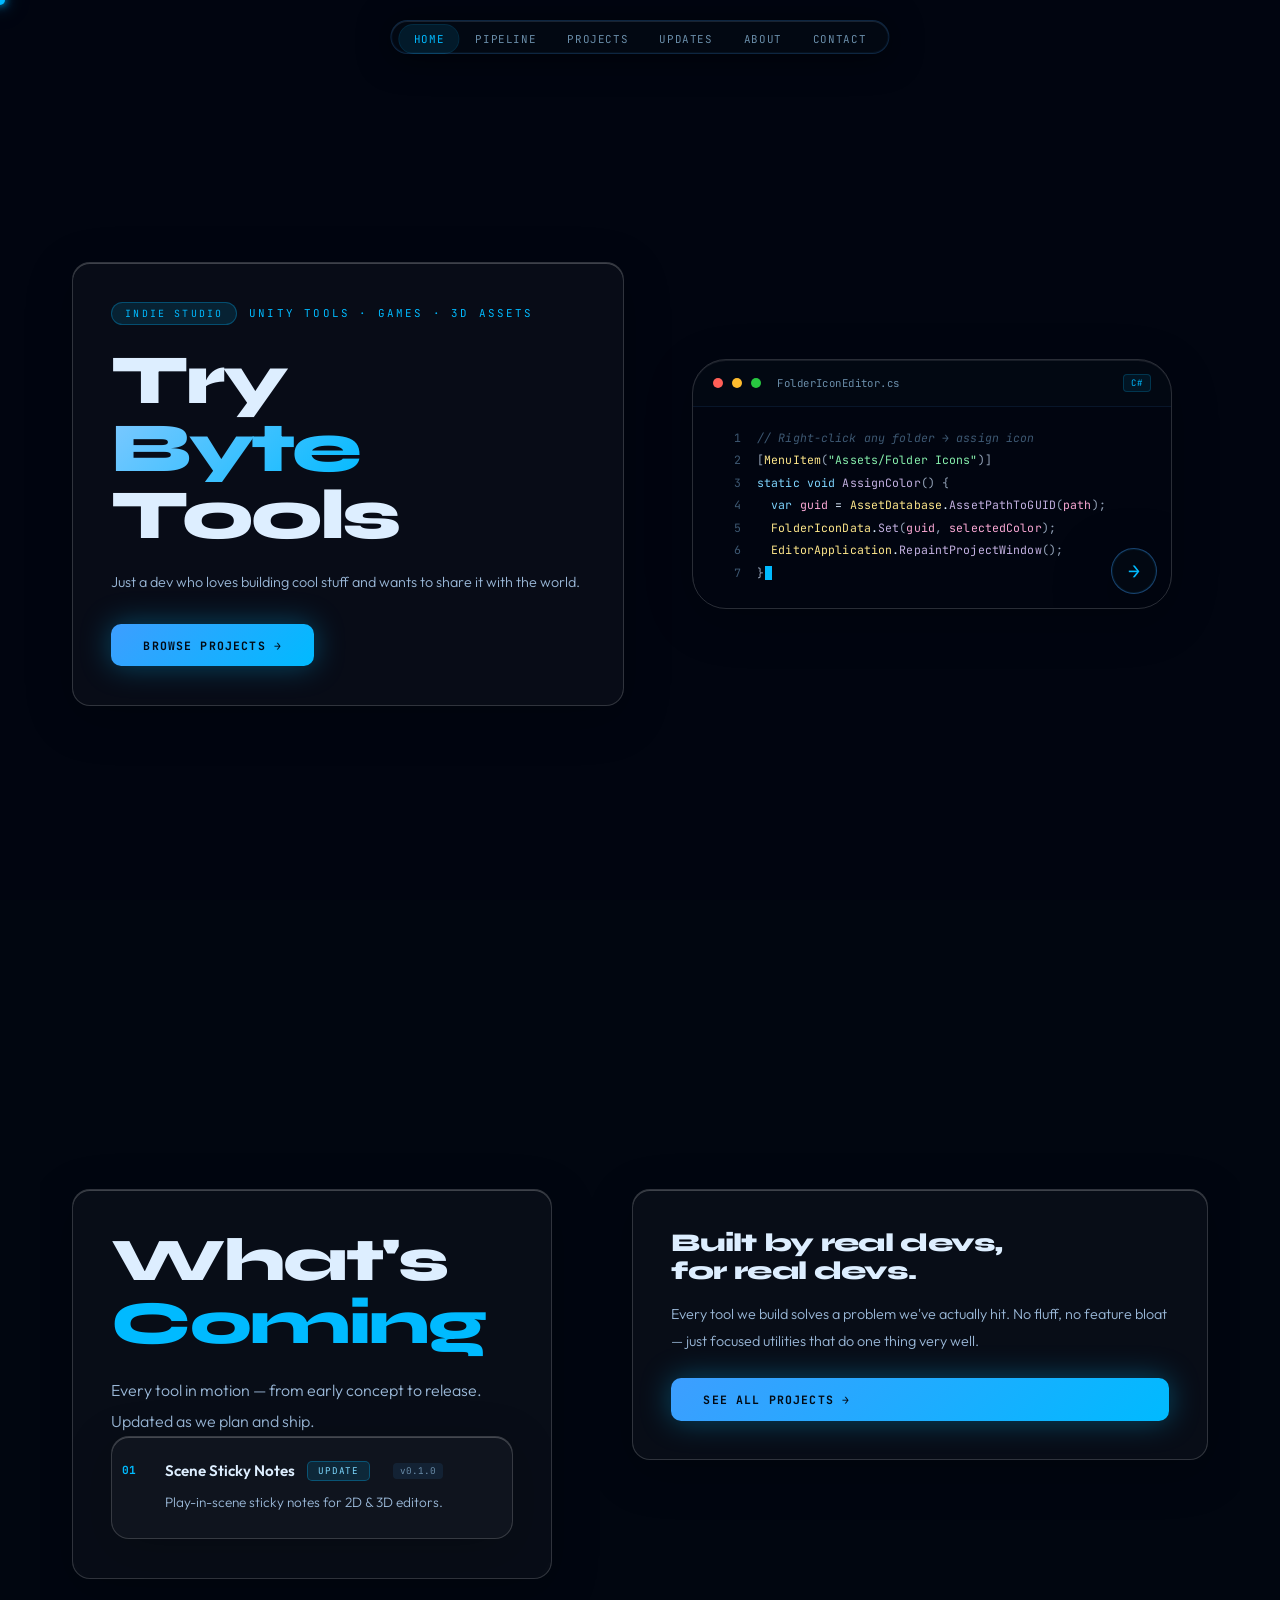
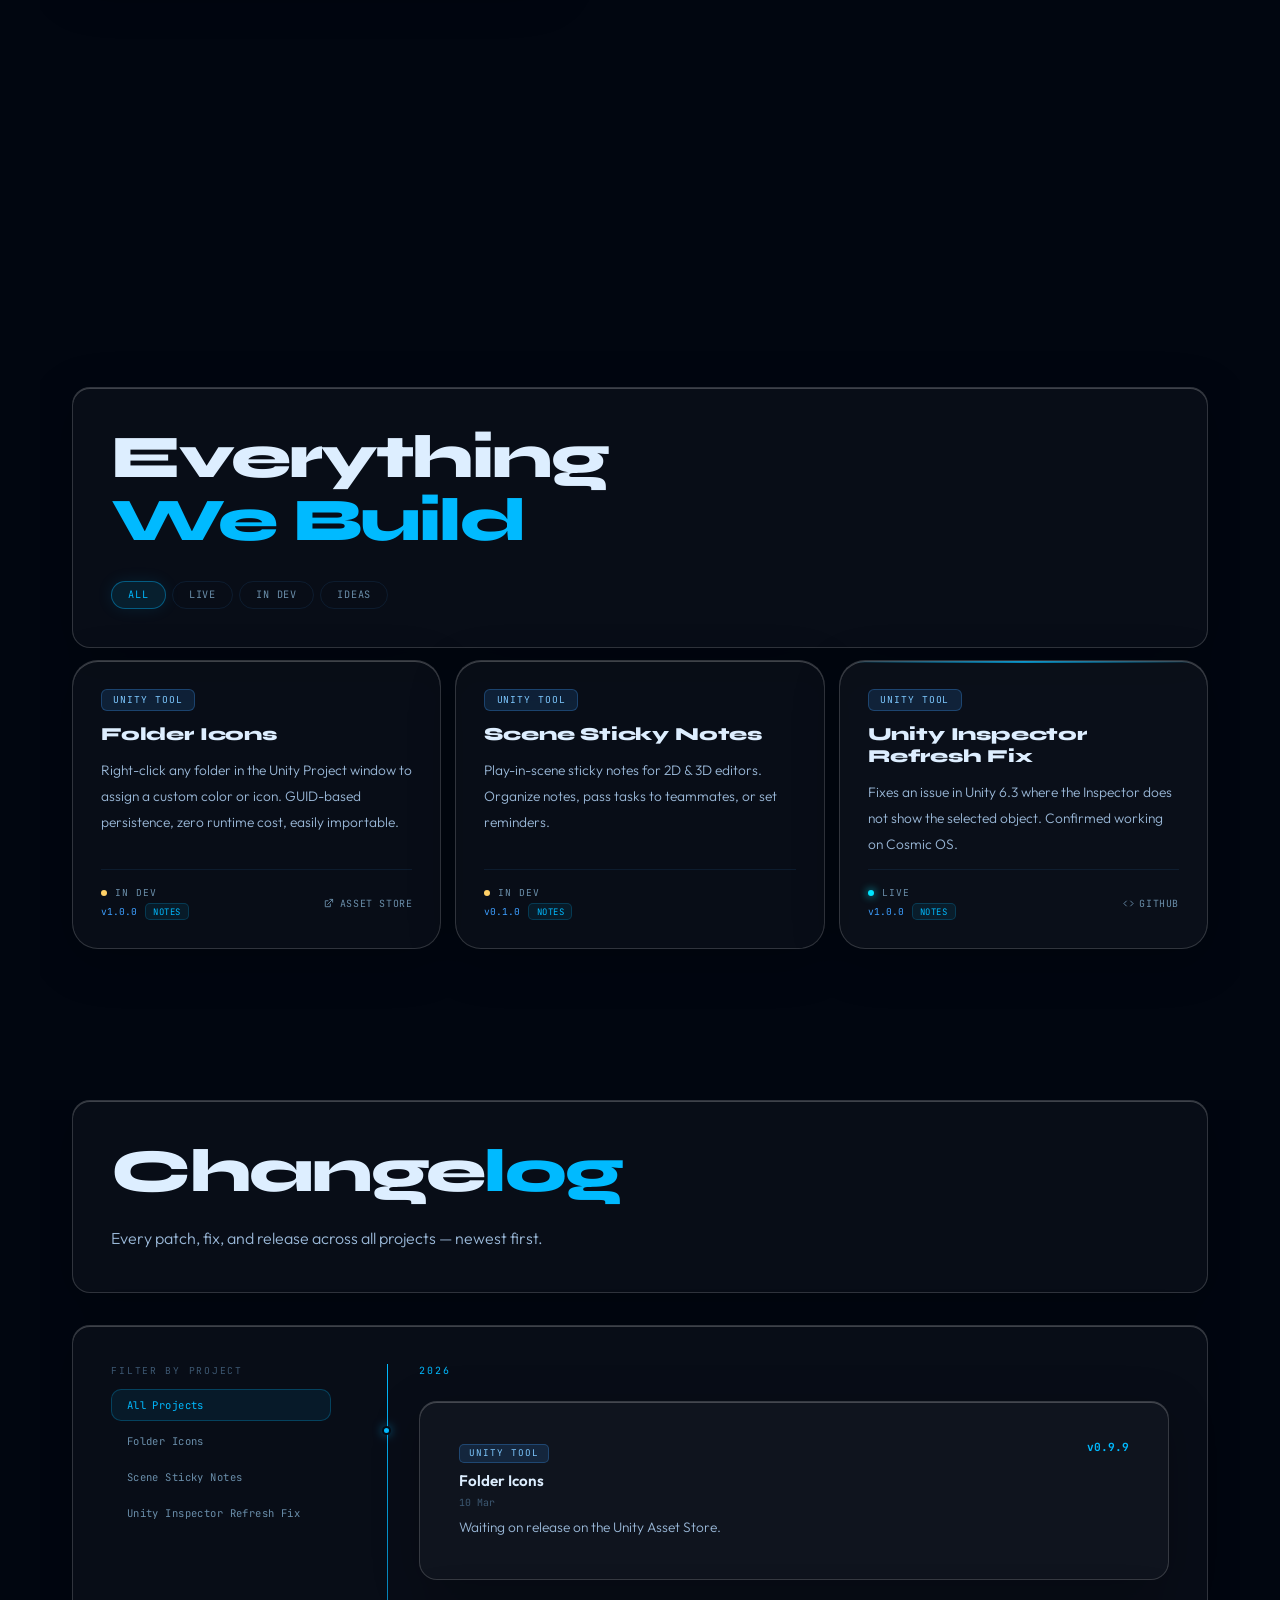
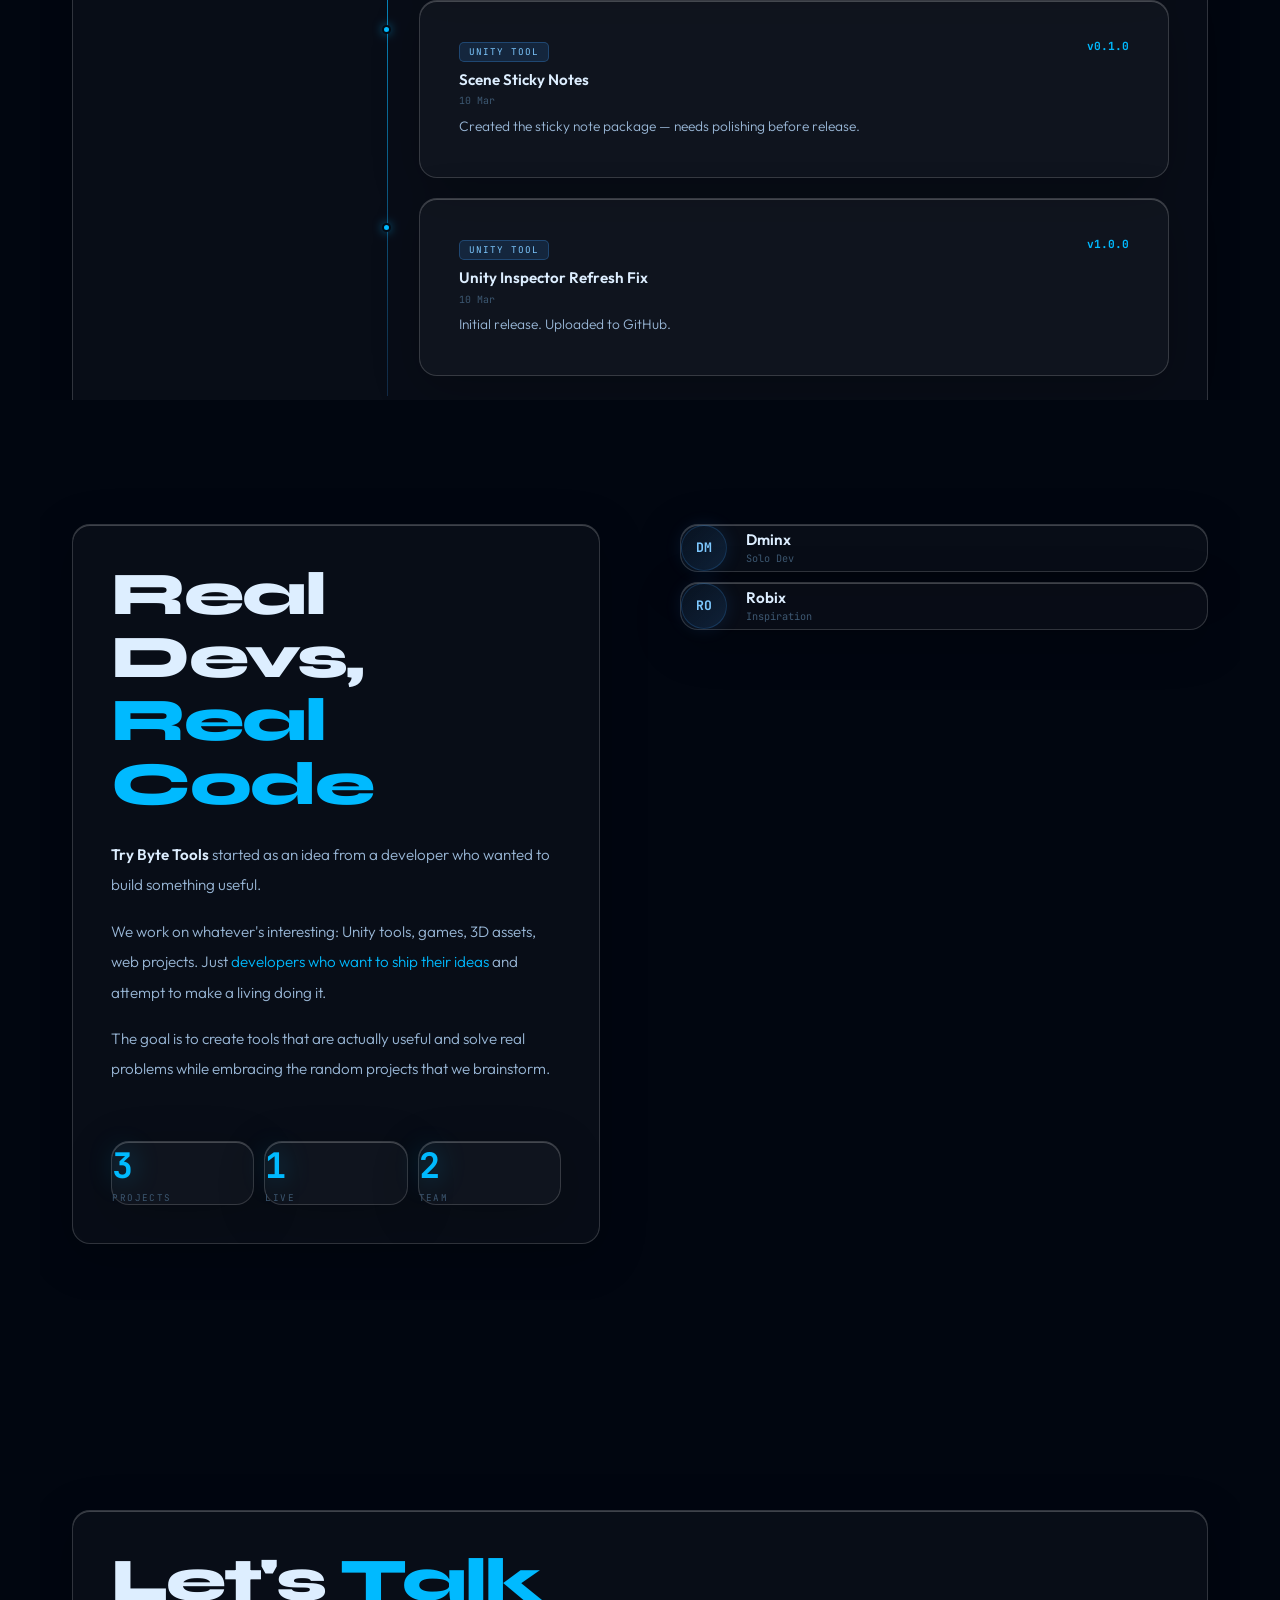
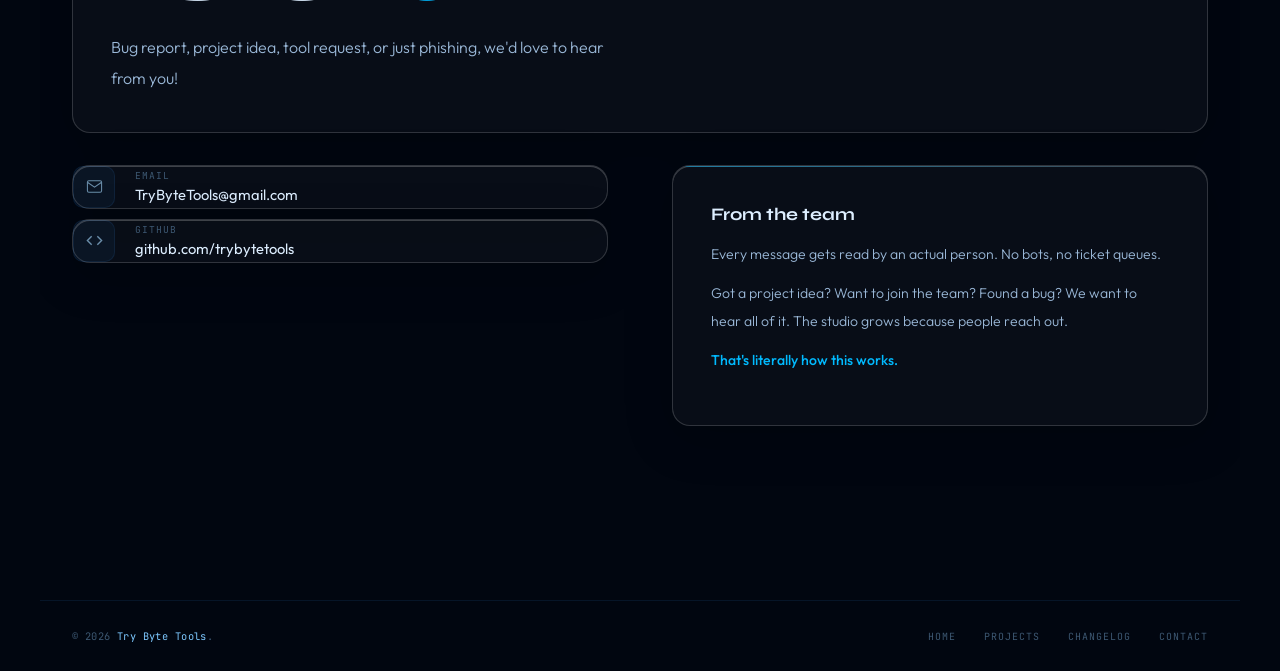
==== commit 2757fad5: "Add base styles and layout for the project with responsive design" ====
--- a/index.html
+++ b/index.html
@@ -1,1971 +1,218 @@
 <!DOCTYPE html>
 <html lang="en">
 <head>
-  <meta charset="UTF-8" />
-  <meta name="viewport" content="width=device-width, initial-scale=1.0" />
-  <meta name="description" content="Try Byte Tools — a small indie studio building Unity tools, games, and 3D assets. Real devs, real code." />
-  <meta name="theme-color" content="#010610" />
-  <link rel="canonical" href="https://trybytetools.github.io/TryByteTools/" />
-
-  <!-- Open Graph -->
-  <meta property="og:title"       content="Try Byte Tools" />
-  <meta property="og:description" content="A small indie studio building Unity tools, games, and 3D assets. Real devs, real code." />
-  <meta property="og:url"         content="https://trybytetools.github.io/TryByteTools/" />
-  <meta property="og:type"        content="website" />
-  <meta property="og:image"       content="https://trybytetools.github.io/TryByteTools/assets/og.png" />
-  <meta property="og:site_name"   content="Try Byte Tools" />
-
-  <!-- Twitter / X -->
-  <meta name="twitter:card"        content="summary_large_image" />
-  <meta name="twitter:title"       content="Try Byte Tools" />
-  <meta name="twitter:description" content="A small indie studio building Unity tools, games, and 3D assets." />
-  <meta name="twitter:image"       content="https://trybytetools.github.io/TryByteTools/assets/og.png" />
-
+  <meta charset="UTF-8">
+  <meta name="viewport" content="width=device-width, initial-scale=1.0">
+  <meta name="description" content="Try Byte Tools — Indie studio building Unity tools, games, and 3D assets.">
+  <meta name="theme-color" content="#010610">
+  <link rel="canonical" href="https://trybytetools.github.io/TryByteTools/">
+  
+  <meta property="og:title" content="Try Byte Tools">
+  <meta property="og:description" content="A small indie studio building Unity tools, games, and 3D assets.">
+  <meta property="og:url" content="https://trybytetools.github.io/TryByteTools/">
+  <meta property="og:type" content="website">
+  <meta property="og:image" content="https://trybytetools.github.io/TryByteTools/assets/og.png">
+  <meta property="og:site_name" content="Try Byte Tools">
+  
+  <meta name="twitter:card" content="summary_large_image">
+  <meta name="twitter:title" content="Try Byte Tools">
+  <meta name="twitter:description" content="A small indie studio building Unity tools, games, and 3D assets.">
+  <meta name="twitter:image" content="https://trybytetools.github.io/TryByteTools/assets/og.png">
+  
   <title>Try Byte Tools — Indie Studio</title>
-
-  <!-- Inline SVG favicon — the TBT hex mark -->
-  <link rel="icon" type="image/svg+xml" href="data:image/svg+xml,%3Csvg xmlns='http://www.w3.org/2000/svg' viewBox='0 0 32 32'%3E%3Cdefs%3E%3ClinearGradient id='g' x1='0' y1='0' x2='1' y2='1'%3E%3Cstop offset='0' stop-color='%233d9eff'/%3E%3Cstop offset='1' stop-color='%2300baff'/%3E%3C/linearGradient%3E%3C/defs%3E%3Cpolygon points='16,2 28,9 28,23 16,30 4,23 4,9' fill='url(%23g)'/%3E%3Ctext x='16' y='22' text-anchor='middle' font-family='monospace' font-weight='900' font-size='14' fill='%23020a14'%3EB%3C/text%3E%3C/svg%3E" />
-
-  <!-- Font preconnect + load -->
-  <link rel="preconnect" href="https://fonts.googleapis.com" />
-  <link rel="preconnect" href="https://fonts.gstatic.com" crossorigin />
-  <link href="https://fonts.googleapis.com/css2?family=Syne:wght@700;800;900&family=Outfit:wght@300;400;500;600;700&family=JetBrains+Mono:wght@300;400;600;700&display=swap" rel="stylesheet" />
-
-  <style>
-/* ═══════════════════════════════════════════════════
-   RESET + ROOT
-══════════════════════════════════════════════════════ */
-*, *::before, *::after { box-sizing: border-box; margin: 0; padding: 0; }
-
-:root {
-  --bg:         #040b14;
-  --bg2:        #060e1a;
-  --bg3:        #081220;
-
-  /* Glass surfaces — transparent so video bleeds through */
-  --surface:    rgba(8, 18, 42, 0.38);
-  --surface2:   rgba(6, 14, 34, 0.48);
-  --glass:      rgba(10, 22, 50, 0.28);
-  --glass2:     rgba(8, 18, 44, 0.42);
-
-  --blue:       #3d9eff;
-  --blue-b:     #7dc8ff;
-  --cyan:       #00baff;
-  --cyan-dim:   rgba(0,186,255,0.15);
-  --cyan-glow:  rgba(0,186,255,0.4);
-
-  --border:     rgba(61,158,255,0.10);
-  --border2:    rgba(61,158,255,0.20);
-  --border3:    rgba(61,158,255,0.38);
-  --border4:    rgba(0,186,255,0.52);
-
-  --text:       #ddeeff;
-  --text2:      #9ab8d8;
-  --muted:      #3d5872;
-  --muted2:     #6a8eaa;
-
-  --green:      #00e5a0;
-  --yellow:     #ffd066;
-  --red:        #ff4a6e;
-  --purple:     #a78bfa;
-
-  --font-disp:  'Syne', sans-serif;
-  --font-sans:  'Outfit', sans-serif;
-  --font-mono:  'JetBrains Mono', monospace;
-
-  --radius:     10px;
-  --radius-lg:  18px;
-  --radius-xl:  26px;
-
-  --ease-expo:  cubic-bezier(0.16,1,0.3,1);
-  --ease-back:  cubic-bezier(0.34,1.56,0.64,1);
-  --ease-smooth:cubic-bezier(0.65,0,0.35,1);
-
-  --max-w:      1200px;
-  --nav-h:      68px;
-}
-
-html { scroll-behavior: smooth; font-size: 16px; }
-
-/* ═══════════════════════════════════════════════════
-   GRAIN — film-grain texture over the glass
-══════════════════════════════════════════════════════ */
-body::before {
-  content: '';
-  position: fixed; inset: 0; z-index: 4;
-  pointer-events: none;
-  opacity: 0.03;
-  background-image: url("data:image/svg+xml,%3Csvg viewBox='0 0 256 256' xmlns='http://www.w3.org/2000/svg'%3E%3Cfilter id='noise'%3E%3CfeTurbulence type='fractalNoise' baseFrequency='0.9' numOctaves='4' stitchTiles='stitch'/%3E%3C/filter%3E%3Crect width='100%25' height='100%25' filter='url(%23noise)'/%3E%3C/svg%3E");
-  background-repeat: repeat;
-  background-size: 128px 128px;
-}
-
-/* ═══════════════════════════════════════════════════
-   VIDEO BACKGROUND
-   Drop your looping video file as /assets/bg.mp4
-   (also provide bg.webm for broader browser support)
-══════════════════════════════════════════════════════ */
-#bg-video {
-  position: fixed; inset: 0; z-index: 0;
-  width: 100%; height: 100%;
-  object-fit: cover;
-  pointer-events: none;
-}
-
-/* ── GLASS PANEL SYSTEM ─────────────────────────────
-   Three layers sit on top of the video:
-   1. #glass-tint    — dark blue tint, dims + shifts the video colour
-   2. #glass-frost   — subtle blur + saturation boost
-   3. body::before   — film grain
-   All content (z-index 2+) then reads as sitting on frosted glass.
-═══════════════════════════════════════════════════════ */
-#glass-tint {
-  position: fixed; inset: 0; z-index: 1;
-  pointer-events: none;
-  /* Deep ocean-blue tint — adjust opacity to control how much video shows */
-  background: rgba(2, 8, 24, 0.52);
-}
-#glass-frost {
-  position: fixed; inset: 0; z-index: 2;
-  pointer-events: none;
-  backdrop-filter: blur(1px) saturate(1.6) brightness(0.9);
-  -webkit-backdrop-filter: blur(1px) saturate(1.6) brightness(0.9);
-}
-
-body {
-  background: #010610; /* fallback if video hasn't loaded */
-  color: var(--text);
-  font-family: var(--font-sans);
-  overflow-x: hidden;
-  cursor: none;
-  -webkit-font-smoothing: antialiased;
-}
-
-/* ═══════════════════════════════════════════════════
-   CURSOR — smooth glowing blue dot, no ring
-══════════════════════════════════════════════════════ */
-#cur {
-  position: fixed;
-  width: 10px; height: 10px;
-  background: var(--cyan);
-  border-radius: 50%;
-  pointer-events: none;
-  transform: translate(-50%,-50%);
-  z-index: 9999;
-  will-change: left, top;
-  box-shadow:
-    0 0 8px  var(--cyan),
-    0 0 18px rgba(0,186,255,0.6),
-    0 0 36px rgba(0,186,255,0.25);
-  transition: opacity .2s, width .15s var(--ease-expo), height .15s var(--ease-expo);
-}
-/* Grow slightly on hover */
-body:has(a:hover) #cur,
-body:has(button:hover) #cur { width: 16px; height: 16px; }
-
-/* ═══════════════════════════════════════════════════
-   NAVIGATION
-══════════════════════════════════════════════════════ */
-#nav {
-  position: fixed;
-  top: 20px; left: 50%; transform: translateX(-50%);
-  z-index: 1000;
-  display: flex; align-items: center; gap: 0;
-  background: rgba(4,11,20,0.55);
-  border: 1px solid rgba(61,158,255,0.2);
-  border-radius: 100px;
-  padding: 6px 8px 6px 18px;
-  backdrop-filter: blur(32px) saturate(1.8);
-  -webkit-backdrop-filter: blur(32px) saturate(1.8);
-  box-shadow: 0 4px 32px rgba(0,0,0,0.5), inset 0 1px 0 rgba(255,255,255,0.08), 0 0 0 1px rgba(61,158,255,0.06) inset;
-  transition: padding .3s var(--ease-expo), box-shadow .3s;
-  white-space: nowrap;
-}
-#nav.scrolled {
-  box-shadow: 0 8px 48px rgba(0,0,0,0.7), 0 0 0 1px rgba(61,158,255,0.1) inset;
-}
-
-.nav-brand {
-  font-family: var(--font-mono); font-size: 0.72rem; font-weight: 700;
-  color: var(--blue-b); letter-spacing: 0.08em;
-  text-decoration: none; margin-right: 1.5rem;
-  display: flex; align-items: center; gap: 0.55rem;
-}
-.nav-brand-dot {
-  width: 7px; height: 7px; border-radius: 50%;
-  background: var(--cyan);
-  box-shadow: 0 0 10px var(--cyan);
-  animation: pulse-dot 2.5s ease-in-out infinite;
-  flex-shrink: 0;
-}
-@keyframes pulse-dot {
-  0%,100% { box-shadow: 0 0 6px var(--cyan); }
-  50%      { box-shadow: 0 0 18px var(--cyan), 0 0 30px rgba(0,186,255,0.3); }
-}
-
-.nav-links {
-  display: flex; align-items: center; gap: 2px;
-  list-style: none;
-}
-.nav-links a {
-  font-family: var(--font-mono); font-size: 0.68rem; letter-spacing: 0.06em;
-  text-transform: uppercase; color: var(--muted2);
-  text-decoration: none;
-  padding: 0.42rem 0.9rem;
-  border-radius: 100px;
-  transition: color .18s, background .18s;
-  position: relative;
-}
-.nav-links a:hover { color: var(--blue-b); background: rgba(61,158,255,0.07); }
-.nav-links a.active {
-  color: var(--cyan);
-  background: rgba(0,186,255,0.1);
-  box-shadow: 0 0 0 1px rgba(0,186,255,0.2);
-}
-
-.nav-cta {
-  margin-left: 1rem;
-  font-family: var(--font-mono); font-size: 0.66rem; letter-spacing: 0.1em; text-transform: uppercase;
-  background: linear-gradient(135deg, var(--blue), var(--cyan));
-  color: #020a14; font-weight: 700;
-  padding: 0.48rem 1.1rem; border-radius: 100px; border: none;
-  cursor: none; transition: all .2s var(--ease-expo);
-  box-shadow: 0 0 20px rgba(0,186,255,0.25);
-  text-decoration: none; display: inline-block;
-}
-.nav-cta:hover {
-  transform: scale(1.04);
-  box-shadow: 0 0 30px rgba(0,186,255,0.45);
-}
-
-/* Mobile hamburger */
-.nav-hamburger {
-  display: none;
-  flex-direction: column; gap: 5px;
-  background: none; border: none; cursor: pointer;
-  padding: 6px; margin-left: 8px;
-}
-.nav-hamburger span {
-  display: block; width: 20px; height: 1.5px;
-  background: var(--muted2); border-radius: 2px;
-  transition: transform .25s, opacity .25s;
-}
-.nav-hamburger.open span:nth-child(1) { transform: translateY(6.5px) rotate(45deg); }
-.nav-hamburger.open span:nth-child(2) { opacity: 0; }
-.nav-hamburger.open span:nth-child(3) { transform: translateY(-6.5px) rotate(-45deg); }
-
-/* Mobile drawer */
-.nav-drawer {
-  position: fixed; top: 0; left: 0; right: 0; bottom: 0; z-index: 999;
-  background: rgba(4,11,20,0.97); backdrop-filter: blur(20px);
-  display: flex; flex-direction: column; align-items: center; justify-content: center;
-  gap: 1rem;
-  opacity: 0; pointer-events: none;
-  transition: opacity .3s var(--ease-smooth);
-}
-.nav-drawer.open { opacity: 1; pointer-events: all; }
-.nav-drawer a {
-  font-family: var(--font-disp); font-size: 2rem; font-weight: 800;
-  color: var(--muted2); text-decoration: none; letter-spacing: -0.02em;
-  transition: color .18s;
-}
-.nav-drawer a:hover, .nav-drawer a.active { color: var(--cyan); }
-
-/* ═══════════════════════════════════════════════════
-   SHARED LAYOUT + REVEAL
-══════════════════════════════════════════════════════ */
-.section {
-  position: relative; z-index: 5;
-  padding: 7rem 2rem;
-  max-width: var(--max-w); margin: 0 auto;
-}
-.section-full { max-width: none; padding-left: 0; padding-right: 0; }
-.section-full > .inner { max-width: var(--max-w); margin: 0 auto; padding: 0 2rem; }
-
-.reveal {
-  opacity: 0; transform: translateY(30px);
-  transition: opacity .7s var(--ease-expo), transform .7s var(--ease-expo);
-}
-.reveal.in { opacity: 1; transform: none; }
-.delay-1 { transition-delay: 0.08s; }
-.delay-2 { transition-delay: 0.16s; }
-.delay-3 { transition-delay: 0.24s; }
-.delay-4 { transition-delay: 0.32s; }
-.delay-5 { transition-delay: 0.42s; }
-
-.eyebrow {
-  font-family: var(--font-mono); font-size: 0.65rem; letter-spacing: 0.22em;
-  text-transform: uppercase; color: var(--cyan);
-  display: flex; align-items: center; gap: 0.7rem;
-  margin-bottom: 1rem;
-}
-.eyebrow::before {
-  content: ''; width: 22px; height: 1px;
-  background: var(--cyan); box-shadow: 0 0 8px var(--cyan);
-}
-
-.section-heading {
-  font-family: var(--font-disp); font-weight: 900;
-  font-size: clamp(2.4rem, 5vw, 3.8rem);
-  letter-spacing: -0.03em; line-height: 1.04;
-  margin-bottom: 1.25rem;
-}
-.section-heading .accent { color: var(--cyan); }
-.section-sub {
-  font-size: 1rem; font-weight: 300; color: var(--text2);
-  max-width: 500px; line-height: 1.9;
-}
-
-.divider-line {
-  position: relative; z-index: 5;
-  height: 1px;
-  background: linear-gradient(to right, transparent, var(--border2) 20%, var(--border3) 50%, var(--border2) 80%, transparent);
-  margin: 0 2rem;
-}
-
-/* ═══════════════════════════════════════════════════
-   HERO
-══════════════════════════════════════════════════════ */
-#home {
-  min-height: 100vh;
-  display: grid;
-  grid-template-columns: 1fr 1fr;
-  align-items: center;
-  gap: 4rem;
-  padding-top: calc(var(--nav-h) + 5rem);
-  padding-bottom: 5rem;
-  max-width: var(--max-w); margin: 0 auto;
-  padding-left: 2rem; padding-right: 2rem;
-  position: relative; z-index: 5;
-}
-
-.hero-left { display: flex; flex-direction: column; align-items: flex-start; }
-
-.hero-label {
-  font-family: var(--font-mono); font-size: 0.68rem; letter-spacing: 0.2em;
-  text-transform: uppercase;
-  display: flex; align-items: center; gap: 0.75rem;
-  color: var(--cyan); margin-bottom: 1.8rem;
-  opacity: 0; animation: fadeUp 0.8s 0.1s var(--ease-expo) forwards;
-}
-.hero-label-pill {
-  background: rgba(0,186,255,0.08);
-  border: 1px solid rgba(0,186,255,0.25);
-  border-radius: 100px;
-  padding: 0.25rem 0.8rem;
-  font-size: 0.62rem;
-}
-
-.hero-title {
-  font-family: var(--font-disp); font-weight: 900;
-  font-size: clamp(3.2rem, 6.5vw, 6rem);
-  letter-spacing: -0.04em; line-height: 0.96;
-  margin-bottom: 1.6rem;
-  opacity: 0; animation: fadeUp 0.9s 0.22s var(--ease-expo) forwards;
-}
-.hero-title .line { display: block; }
-.hero-title .gradient-text {
-  background: linear-gradient(135deg, var(--blue-b) 0%, var(--cyan) 60%, #60a5fa 100%);
-  -webkit-background-clip: text; -webkit-text-fill-color: transparent;
-  background-clip: text;
-}
-
-.hero-sub {
-  font-family: var(--font-mono); font-size: 0.8rem; line-height: 1.95;
-  color: var(--muted2); max-width: 420px;
-  padding: 1rem 1.25rem;
-  background: rgba(61,158,255,0.04);
-  border: 1px solid var(--border);
-  border-left: 2px solid rgba(0,186,255,0.45);
-  border-radius: 0 var(--radius) var(--radius) 0;
-  margin-bottom: 2.4rem;
-  opacity: 0; animation: fadeUp 0.9s 0.34s var(--ease-expo) forwards;
-}
-
-.hero-btns {
-  display: flex; gap: 0.85rem; flex-wrap: wrap;
-  opacity: 0; animation: fadeUp 0.9s 0.46s var(--ease-expo) forwards;
-}
-
-.btn-primary {
-  font-family: var(--font-mono); font-size: 0.72rem; font-weight: 700;
-  letter-spacing: 0.1em; text-transform: uppercase;
-  padding: 0.85rem 2rem; border-radius: var(--radius);
-  background: linear-gradient(135deg, var(--blue), var(--cyan));
-  color: #020a14; border: none; cursor: none;
-  transition: all .22s var(--ease-expo);
-  box-shadow: 0 0 30px rgba(0,186,255,0.35);
-  position: relative; overflow: hidden; text-decoration: none; display: inline-block;
-}
-.btn-primary::after {
-  content: ''; position: absolute; inset: 0;
-  background: linear-gradient(135deg, var(--cyan), var(--blue-b));
-  opacity: 0; transition: opacity .22s;
-}
-.btn-primary:hover { transform: translateY(-3px); box-shadow: 0 0 48px rgba(0,186,255,0.55); }
-.btn-primary:hover::after { opacity: 1; }
-.btn-primary span { position: relative; z-index: 1; }
-
-.btn-ghost {
-  font-family: var(--font-mono); font-size: 0.72rem; letter-spacing: 0.1em;
-  text-transform: uppercase;
-  padding: 0.85rem 2rem; border-radius: var(--radius);
-  background: transparent; color: var(--text2);
-  border: 1px solid var(--border2); cursor: none;
-  transition: all .22s var(--ease-expo); text-decoration: none; display: inline-block;
-}
-.btn-ghost:hover {
-  border-color: var(--border3); color: var(--blue-b);
-  background: rgba(61,158,255,0.06); transform: translateY(-3px);
-}
-
-/* ─── Terminal Card ── */
-.hero-right {
-  display: flex; justify-content: center; align-items: center;
-  opacity: 0; animation: fadeUp 1s 0.5s var(--ease-expo) forwards;
-}
-
-.terminal {
-  width: 100%; max-width: 480px;
-  position: relative;
-  background: linear-gradient(180deg, rgba(125,200,255,0.09) 0%, rgba(5,14,32,0.40) 26%, rgba(5,14,32,0.28) 100%);
-  border: 1px solid rgba(61,158,255,0.22);
-  border-radius: calc(var(--radius-xl) + 8px);
-  overflow: hidden;
-  box-shadow:
-    0 0 0 1px rgba(0,186,255,0.07) inset,
-    inset 0 1px 0 rgba(255,255,255,0.07),
-    0 30px 100px rgba(0,0,0,0.62),
-    0 0 60px rgba(0,186,255,0.05);
-  backdrop-filter: blur(24px) saturate(1.5);
-  -webkit-backdrop-filter: blur(24px) saturate(1.5);
-  touch-action: pan-y;
-  transform: perspective(1000px) rotateX(7deg) rotateY(-10deg);
-  transform-origin: center 75%;
-  transition: transform .35s var(--ease-smooth), box-shadow .35s var(--ease-smooth), border-color .35s var(--ease-smooth);
-}
-
-.terminal::before {
-  content: '';
-  position: absolute; inset: -1px;
-  border-radius: inherit;
-  pointer-events: none;
-  background:
-    radial-gradient(120% 80% at 15% 0%, rgba(125,200,255,0.35), rgba(125,200,255,0) 42%),
-    linear-gradient(180deg, rgba(255,255,255,0.14), rgba(255,255,255,0) 30%),
-    linear-gradient(90deg, rgba(0,186,255,0.12), rgba(0,186,255,0) 60%);
-  opacity: 0.9;
-  mix-blend-mode: screen;
-}
-
-.terminal::after {
-  content: '';
-  position: absolute; inset: 0;
-  pointer-events: none;
-  background:
-    linear-gradient(180deg, rgba(255,255,255,0.10) 0%, rgba(255,255,255,0) 38%, rgba(0,186,255,0.10) 100%);
-  opacity: 0.55;
-}
-
-.terminal-next {
-  position: absolute;
-  right: 14px;
-  bottom: 14px;
-  width: 46px;
-  height: 46px;
-  border-radius: 999px;
-  border: 1px solid rgba(61,158,255,0.40);
-  background: rgba(4,11,20,0.55);
-  backdrop-filter: blur(18px) saturate(2.0);
-  -webkit-backdrop-filter: blur(18px) saturate(2.0);
-  color: var(--cyan);
-  box-shadow:
-    0 18px 60px rgba(0,0,0,0.35),
-    0 0 0 1px rgba(0,186,255,0.08) inset;
-  cursor: none;
-  display: grid;
-  place-items: center;
-  font-family: var(--font-mono);
-  font-size: 1.25rem;
-  transition: transform .2s var(--ease-expo), border-color .2s var(--ease-expo), box-shadow .2s var(--ease-expo), opacity .2s var(--ease-expo);
-}
-.terminal-next:hover {
-  transform: scale(1.06);
-  border-color: rgba(0,186,255,0.70);
-  box-shadow:
-    0 22px 70px rgba(0,0,0,0.42),
-    0 0 0 1px rgba(0,186,255,0.16) inset;
-}
-.terminal-next:focus-visible { outline: 2px solid var(--cyan); outline-offset: 4px; }
-
-.terminal-bar {
-  display: flex; align-items: center; gap: 0.55rem;
-  padding: 0.9rem 1.25rem;
-  background: rgba(4,11,20,0.6);
-  border-bottom: 1px solid var(--border);
-}
-.t-dot { width: 10px; height: 10px; border-radius: 50%; }
-.t-dot:nth-child(1) { background: #ff5f57; }
-.t-dot:nth-child(2) { background: #febc2e; }
-.t-dot:nth-child(3) { background: #28c840; }
-.terminal-filename {
-  font-family: var(--font-mono); font-size: 0.67rem; color: var(--muted2);
-  margin-left: 0.5rem; letter-spacing: 0.04em;
-}
-.terminal-badge {
-  margin-left: auto;
-  font-family: var(--font-mono); font-size: 0.56rem; letter-spacing: 0.08em;
-  color: var(--cyan); background: rgba(0,186,255,0.08);
-  border: 1px solid rgba(0,186,255,0.2); border-radius: 4px;
-  padding: 0.1rem 0.45rem;
-}
-
-.terminal-body {
-  padding: 1.25rem 1.5rem 1.5rem;
-  font-family: var(--font-mono); font-size: 0.72rem;
-  line-height: 1.95; letter-spacing: 0.01em;
-}
-.tl { display: flex; gap: 1rem; }
-.tl-num { color: var(--muted); width: 1.5rem; text-align: right; user-select: none; flex-shrink: 0; }
-.tl-code { flex: 1; }
-.t-kw { color: #7dd3fc; }  /* keyword */
-.t-fn { color: #c3b1e1; }  /* function */
-.t-str{ color: #86efac; }  /* string */
-.t-cm { color: #3d5872; font-style: italic; }  /* comment */
-.t-cls{ color: #fde68a; }  /* class */
-.t-op { color: #94a3b8; }  /* operator/punct */
-.t-nm { color: #f9a8d4; }  /* name/var */
-.t-cursor {
-  display: inline-block; width: 7px; height: 14px;
-  background: var(--cyan); vertical-align: middle;
-  animation: blink 1.1s step-end infinite; margin-left: 1px;
-}
-@keyframes blink { 0%,100% { opacity: 1; } 50% { opacity: 0; } }
-
-/* ═══════════════════════════════════════════════════
-   PIPELINE SECTION
-══════════════════════════════════════════════════════ */
-#pipeline { padding-top: 6rem; padding-bottom: 6rem; }
-.pipeline-grid {
-  display: grid; grid-template-columns: 1fr 1.2fr; gap: 5rem; align-items: start;
-  margin-top: 4rem;
-}
-.pipeline-list { display: flex; flex-direction: column; gap: 0; }
-.pipeline-item {
-  display: flex; gap: 1.5rem; padding: 1.5rem 0;
-  border-bottom: 1px solid var(--border);
-  position: relative;
-  transition: background .2s;
-}
-.pipeline-item:last-child { border-bottom: none; }
-.pipeline-item:hover .pi-card { border-color: var(--border3); }
-
-.pi-index {
-  font-family: var(--font-mono); font-size: 0.7rem; color: rgba(0,186,255,0.25);
-  font-weight: 700; width: 1.8rem; flex-shrink: 0; padding-top: 2px;
-}
-.pi-card {
-  flex: 1; background: rgba(6,14,32,0.36);
-  border: 1px solid var(--border);
-  border-radius: var(--radius-lg); padding: 1.25rem 1.4rem;
-  transition: border-color .22s, transform .22s var(--ease-expo), box-shadow .22s;
-  backdrop-filter: blur(18px) saturate(1.3);
-  -webkit-backdrop-filter: blur(18px) saturate(1.3);
-  box-shadow: inset 0 1px 0 rgba(255,255,255,0.05);
-}
-.pi-card:hover {
-  border-color: var(--border3);
-  transform: translateX(6px);
-  box-shadow: 0 4px 24px rgba(0,186,255,0.06);
-}
-.pi-head { display: flex; align-items: center; gap: 0.75rem; margin-bottom: 0.55rem; flex-wrap: wrap; }
-.pi-title { font-weight: 600; font-size: 0.95rem; }
-.pi-type {
-  font-family: var(--font-mono); font-size: 0.58rem; letter-spacing: 0.1em; text-transform: uppercase;
-  padding: 0.18rem 0.6rem; border-radius: 5px;
-}
-.type-release { background: rgba(37,99,235,0.2); color: #93c5fd; border: 1px solid rgba(37,99,235,0.5); }
-.type-update  { background: rgba(0,186,255,0.12); color: #7dd8ff; border: 1px solid rgba(0,186,255,0.3); }
-.type-idea    { background: rgba(255,208,102,0.1); color: #ffd066; border: 1px solid rgba(255,208,102,0.25); }
-.pi-ver {
-  font-family: var(--font-mono); font-size: 0.58rem; color: var(--muted2);
-  background: var(--border); border-radius: 4px; padding: 0.12rem 0.45rem;
-  margin-left: auto;
-}
-.pi-desc { font-size: 0.85rem; font-weight: 300; color: var(--text2); line-height: 1.8; }
-
-/* Pipeline CTA column */
-.pipeline-cta {
-  position: sticky; top: calc(var(--nav-h) + 2rem);
-  background: rgba(8,18,42,0.42);
-  border: 1px solid var(--border2);
-  border-radius: var(--radius-xl);
-  padding: 2.5rem;
-  backdrop-filter: blur(28px) saturate(1.5);
-  -webkit-backdrop-filter: blur(28px) saturate(1.5);
-  box-shadow: inset 0 1px 0 rgba(255,255,255,0.07), 0 20px 60px rgba(0,0,0,0.4);
-}
-.pipeline-cta h3 {
-  font-family: var(--font-disp); font-weight: 900; font-size: 1.6rem;
-  letter-spacing: -0.025em; margin-bottom: 1rem; line-height: 1.1;
-}
-.pipeline-cta p { font-size: 0.9rem; font-weight: 300; color: var(--text2); line-height: 1.85; margin-bottom: 1.5rem; }
-.pipeline-stat {
-  display: grid; grid-template-columns: 1fr 1fr; gap: 10px; margin-top: 2rem;
-}
-.pstat-box {
-  background: rgba(61,158,255,0.04);
-  border: 1px solid var(--border);
-  border-radius: var(--radius); padding: 1rem;
-  text-align: center;
-}
-.pstat-num {
-  font-family: var(--font-mono); font-size: 1.9rem; font-weight: 700;
-  color: var(--cyan); display: block;
-  text-shadow: 0 0 24px rgba(0,186,255,0.4);
-}
-.pstat-label { font-family: var(--font-mono); font-size: 0.56rem; color: var(--muted); letter-spacing: 0.15em; text-transform: uppercase; margin-top: 0.2rem; }
-
-/* ═══════════════════════════════════════════════════
-   PROJECTS SECTION — BENTO GRID
-══════════════════════════════════════════════════════ */
-#projects { padding-bottom: 7rem; }
-.projects-header {
-  display: flex; align-items: flex-start; justify-content: space-between;
-  gap: 2rem; flex-wrap: wrap; margin-bottom: 2.5rem;
-}
-.filter-tabs {
-  display: flex; gap: 6px; flex-wrap: wrap; margin-top: 0.5rem;
-}
-.f-tab {
-  font-family: var(--font-mono); font-size: 0.64rem; letter-spacing: 0.08em; text-transform: uppercase;
-  padding: 0.42rem 1rem; border-radius: 100px;
-  background: transparent; color: var(--muted2);
-  border: 1px solid var(--border); cursor: none;
-  transition: all .2s var(--ease-expo);
-}
-.f-tab:hover { border-color: var(--border2); color: var(--blue-b); }
-.f-tab.active {
-  background: rgba(0,186,255,0.1); color: var(--cyan);
-  border-color: rgba(0,186,255,0.4);
-  box-shadow: 0 0 16px rgba(0,186,255,0.1);
-}
-
-/* ─── Bento grid ── */
-.bento {
-  display: grid;
-  grid-template-columns: repeat(3, 1fr);
-  gap: 14px;
-}
-.bento-item { transition: opacity .4s var(--ease-expo), transform .4s var(--ease-expo); }
-.bento-item.hidden { opacity: 0; transform: scale(0.94); pointer-events: none; }
-.bento-item.wide { grid-column: span 2; }
-
-.pcard {
-  position: relative; overflow: hidden;
-  background: rgba(6,14,32,0.38);
-  border: 1px solid rgba(61,158,255,0.14);
-  border-radius: var(--radius-xl);
-  padding: 1.75rem;
-  height: 100%;
-  display: flex; flex-direction: column;
-  transition: border-color .25s, transform .3s var(--ease-expo), box-shadow .3s;
-  backdrop-filter: blur(22px) saturate(1.4);
-  -webkit-backdrop-filter: blur(22px) saturate(1.4);
-  /* Specular glass edge highlight */
-  box-shadow: inset 0 1px 0 rgba(255,255,255,0.06), inset 0 -1px 0 rgba(0,0,0,0.2);
-}
-.pcard::before {
-  content: ''; position: absolute; inset: 0; border-radius: inherit;
-  background: radial-gradient(
-    circle at var(--mx,50%) var(--my,50%),
-    rgba(61,158,255,0.12),
-    transparent 65%
-  );
-  opacity: 0; transition: opacity .3s;
-}
-.pcard:hover { border-color: var(--border3); transform: translateY(-6px); box-shadow: 0 20px 60px rgba(0,0,0,0.5), 0 0 40px rgba(0,186,255,0.06); }
-.pcard:hover::before { opacity: 1; }
-
-/* featured card glow */
-.pcard.featured {
-  border-color: rgba(0,186,255,0.2);
-  background: linear-gradient(135deg, rgba(8,20,42,0.85) 0%, rgba(6,14,28,0.85) 100%);
-}
-.pcard.featured::after {
-  content: ''; position: absolute; top: 0; left: 0; right: 0; height: 2px;
-  background: linear-gradient(90deg, transparent, var(--cyan), transparent);
-  opacity: 0.7;
-}
-
-.pcard-tag {
-  font-family: var(--font-mono); font-size: 0.6rem; letter-spacing: 0.1em; text-transform: uppercase;
-  padding: 0.22rem 0.7rem; border-radius: 6px; display: inline-flex; align-items: center; gap: 0.3rem;
-  margin-bottom: 1rem; align-self: flex-start;
-}
-.tag-unity   { background: rgba(61,158,255,0.14); color: #7dc8ff; border: 1px solid rgba(61,158,255,0.28); }
-.tag-game    { background: rgba(140,74,255,0.12); color: #c4b5fd; border: 1px solid rgba(140,74,255,0.28); }
-.tag-web     { background: rgba(0,186,255,0.1);   color: #7dd8ff; border: 1px solid rgba(0,186,255,0.25); }
-.tag-python  { background: rgba(255,200,74,0.1);  color: #fde68a; border: 1px solid rgba(255,200,74,0.25); }
-.tag-android { background: rgba(74,255,140,0.1);  color: #86efac; border: 1px solid rgba(74,255,140,0.25); }
-.tag-ai      { background: rgba(255,74,180,0.1);  color: #f9a8d4; border: 1px solid rgba(255,74,180,0.25); }
-
-.pcard-title { font-family: var(--font-disp); font-weight: 800; font-size: 1.15rem; letter-spacing: -0.01em; margin-bottom: 0.6rem; }
-.pcard-desc  { font-size: 0.86rem; font-weight: 300; color: var(--text2); line-height: 1.9; flex: 1; margin-bottom: 1.5rem; }
-
-.pcard-footer { display: flex; align-items: center; justify-content: space-between; margin-top: auto; padding-top: 1rem; border-top: 1px solid var(--border); flex-wrap: wrap; gap: 0.5rem; }
-.pcard-status {
-  font-family: var(--font-mono); font-size: 0.6rem; letter-spacing: 0.1em; text-transform: uppercase;
-  display: flex; align-items: center; gap: 0.5rem; color: var(--muted2);
-}
-.status-dot { width: 6px; height: 6px; border-radius: 50%; flex-shrink: 0; }
-.status-dot.live  { background: #00e5ff; box-shadow: 0 0 8px #00e5ff; animation: pulse-dot 2.5s infinite; }
-.status-dot.wip   { background: #ffd066; }
-.status-dot.idea  { background: #ffd066; opacity: 0.55; }
-
-.pcard-links { display: flex; gap: 0.75rem; }
-.pcard-link {
-  font-family: var(--font-mono); font-size: 0.62rem; letter-spacing: 0.06em; text-transform: uppercase;
-  color: var(--muted2); text-decoration: none; display: flex; align-items: center; gap: 0.35rem;
-  transition: color .18s;
-}
-.pcard-link:hover { color: var(--blue-b); }
-
-.pcard-version {
-  font-family: var(--font-mono); font-size: 0.6rem; color: var(--blue);
-  display: flex; align-items: center; gap: 0.5rem;
-}
-.patch-btn {
-  font-family: var(--font-mono); font-size: 0.56rem; letter-spacing: 0.06em; text-transform: uppercase;
-  color: var(--cyan); background: rgba(0,186,255,0.08);
-  border: 1px solid rgba(0,186,255,0.2); border-radius: 5px;
-  padding: 0.1rem 0.45rem; cursor: none; transition: all .15s;
-}
-.patch-btn:hover { background: rgba(0,186,255,0.18); }
-
-/* ─── Patch modal ── */
-.modal-overlay {
-  display: none; position: fixed; inset: 0; z-index: 2000;
-  background: rgba(2,6,14,0.88); backdrop-filter: blur(12px);
-  align-items: center; justify-content: center; padding: 2rem;
-}
-.modal-overlay.open { display: flex; }
-.modal {
-  background: var(--bg2); border: 1px solid var(--border2);
-  border-radius: var(--radius-xl); width: 100%; max-width: 500px;
-  max-height: 80vh; overflow-y: auto;
-  box-shadow: 0 0 80px rgba(0,0,0,0.8);
-  animation: slideUp .25s var(--ease-expo);
-}
-.modal-head {
-  display: flex; align-items: center; justify-content: space-between;
-  padding: 1.5rem 1.75rem; border-bottom: 1px solid var(--border);
-  position: sticky; top: 0; background: var(--bg2); z-index: 1;
-}
-.modal-title { font-family: var(--font-disp); font-weight: 700; font-size: 1rem; }
-.modal-close {
-  background: none; border: none; color: var(--muted2); font-size: 1.1rem;
-  cursor: pointer; width: 28px; height: 28px; display: flex; align-items: center; justify-content: center;
-  transition: color .15s; border-radius: 50%;
-}
-.modal-close:hover { color: var(--text); background: rgba(255,255,255,0.06); }
-.modal-body { padding: 1.5rem 1.75rem; display: flex; flex-direction: column; gap: 1rem; }
-.patch-entry { background: rgba(4,11,20,0.6); border: 1px solid var(--border); border-radius: var(--radius); padding: 1rem 1.25rem; border-left: 2px solid var(--cyan); }
-.patch-head { display: flex; gap: 0.75rem; align-items: center; margin-bottom: 0.4rem; }
-.patch-ver { font-family: var(--font-mono); font-size: 0.72rem; color: var(--cyan); font-weight: 700; }
-.patch-date { font-family: var(--font-mono); font-size: 0.62rem; color: var(--muted); }
-.patch-notes { font-size: 0.86rem; font-weight: 300; color: var(--text2); line-height: 1.8; }
-
-/* ═══════════════════════════════════════════════════
-   CHANGELOG TIMELINE
-══════════════════════════════════════════════════════ */
-#changelog { padding-bottom: 7rem; }
-.changelog-layout { display: grid; grid-template-columns: 220px 1fr; gap: 0 3.5rem; margin-top: 4rem; }
-
-/* Filter sidebar */
-.cl-sidebar { position: sticky; top: calc(var(--nav-h) + 2rem); height: fit-content; }
-.cl-sidebar-title { font-family: var(--font-mono); font-size: 0.6rem; letter-spacing: 0.18em; text-transform: uppercase; color: var(--muted); margin-bottom: 0.75rem; }
-.cl-proj-list { display: flex; flex-direction: column; gap: 4px; }
-.cl-proj-btn {
-  font-family: var(--font-mono); font-size: 0.66rem; letter-spacing: 0.04em;
-  padding: 0.5rem 0.9rem; border-radius: var(--radius); text-align: left;
-  background: transparent; border: 1px solid transparent; cursor: none; color: var(--muted2);
-  transition: all .18s;
-}
-.cl-proj-btn:hover { border-color: var(--border); color: var(--blue-b); }
-.cl-proj-btn.active { background: rgba(0,186,255,0.08); border-color: rgba(0,186,255,0.25); color: var(--cyan); }
-
-/* Timeline */
-.timeline { position: relative; padding-left: 2rem; }
-.timeline::before {
-  content: ''; position: absolute; left: 0; top: 0;
-  width: 1px; background: var(--border2);
-  transform: scaleY(0); transform-origin: top;
-  transition: transform 1.2s var(--ease-expo);
-  bottom: 0;
-}
-.timeline.in-view::before { transform: scaleY(1); }
-
-.tl-year { font-family: var(--font-mono); font-size: 0.62rem; letter-spacing: 0.2em; text-transform: uppercase; color: var(--cyan); margin-bottom: 1.5rem; margin-top: 2.5rem; }
-.tl-year:first-child { margin-top: 0; }
-
-.tl-entry {
-  position: relative; margin-bottom: 1.25rem;
-  transition: opacity .4s, transform .4s var(--ease-expo);
-}
-.tl-entry.hidden { opacity: 0; pointer-events: none; }
-
-/* Timeline dot */
-.tl-entry::before {
-  content: ''; position: absolute; left: -2.4rem; top: 1.5rem;
-  width: 9px; height: 9px; border-radius: 50%;
-  background: var(--cyan); border: 2px solid var(--bg);
-  box-shadow: 0 0 10px rgba(0,186,255,0.5);
-  z-index: 1;
-}
-
-.tl-card {
-  background: rgba(6,14,32,0.38);
-  border: 1px solid var(--border);
-  border-radius: var(--radius-lg); padding: 1.4rem 1.5rem;
-  transition: border-color .22s, transform .22s var(--ease-expo);
-  backdrop-filter: blur(20px) saturate(1.3);
-  -webkit-backdrop-filter: blur(20px) saturate(1.3);
-  box-shadow: inset 0 1px 0 rgba(255,255,255,0.05);
-}
-.tl-card:hover { border-color: var(--border3); transform: translateX(5px); }
-.tl-card::before { content: ''; position: absolute; top: 0; left: 0; right: 0; height: 1.5px; background: linear-gradient(90deg, var(--cyan), transparent); border-radius: var(--radius-lg) var(--radius-lg) 0 0; opacity: 0; transition: opacity .22s; }
-.tl-card:hover::before { opacity: 1; }
-
-.tl-head { display: flex; align-items: flex-start; justify-content: space-between; gap: 1rem; margin-bottom: 0.5rem; flex-wrap: wrap; }
-.tl-proj-tag { font-family: var(--font-mono); font-size: 0.58rem; letter-spacing: 0.1em; text-transform: uppercase; padding: 0.18rem 0.6rem; border-radius: 5px; }
-.tl-ver { font-family: var(--font-mono); font-size: 0.7rem; color: var(--cyan); font-weight: 700; }
-.tl-date { font-family: var(--font-mono); font-size: 0.62rem; color: var(--muted); }
-.tl-title { font-weight: 600; font-size: 0.95rem; margin-bottom: 0.35rem; }
-.tl-notes { font-size: 0.86rem; font-weight: 300; color: var(--text2); line-height: 1.8; }
-
-.cl-empty { font-family: var(--font-mono); font-size: 0.78rem; color: var(--muted); text-align: center; padding: 3rem 2rem; letter-spacing: 0.1em; }
-
-/* ═══════════════════════════════════════════════════
-   ABOUT SECTION
-══════════════════════════════════════════════════════ */
-#about { padding-bottom: 7rem; }
-.about-grid { display: grid; grid-template-columns: 1fr 1fr; gap: 5rem; align-items: start; margin-top: 4rem; }
-
-.about-copy p { font-size: 0.95rem; font-weight: 300; color: var(--text2); line-height: 2; margin-bottom: 1rem; }
-.about-copy p strong { color: var(--text); font-weight: 600; }
-.about-copy p em { color: var(--cyan); font-style: normal; }
-
-.stats-row { display: grid; grid-template-columns: repeat(3,1fr); gap: 10px; margin-top: 2.5rem; }
-.stat-card {
-  background: rgba(5,12,28,0.42); border: 1px solid var(--border);
-  border-radius: var(--radius-lg); padding: 1.4rem 1.2rem; text-align: center;
-  transition: border-color .22s, transform .22s var(--ease-expo);
-  backdrop-filter: blur(18px) saturate(1.4);
-  -webkit-backdrop-filter: blur(18px) saturate(1.4);
-  box-shadow: inset 0 1px 0 rgba(255,255,255,0.05);
-}
-.stat-card:hover { border-color: var(--border3); transform: translateY(-4px); }
-.stat-num {
-  font-family: var(--font-mono); font-size: 2.2rem; font-weight: 700; color: var(--cyan);
-  display: block; text-shadow: 0 0 28px rgba(0,186,255,0.45);
-}
-.stat-label { font-family: var(--font-mono); font-size: 0.58rem; color: var(--muted); letter-spacing: 0.15em; text-transform: uppercase; margin-top: 0.2rem; }
-
-/* Team cards */
-.team-eyebrow { font-family: var(--font-mono); font-size: 0.6rem; letter-spacing: 0.2em; text-transform: uppercase; color: var(--muted); margin-bottom: 1.25rem; }
-.team-cards { display: flex; flex-direction: column; gap: 10px; }
-
-.team-card {
-  display: flex; align-items: center; gap: 1.2rem;
-  background: rgba(5,12,28,0.42); border: 1px solid var(--border);
-  border-radius: var(--radius-lg); padding: 1.2rem 1.4rem;
-  transition: border-color .22s, transform .22s var(--ease-expo);
-  backdrop-filter: blur(18px) saturate(1.4);
-  -webkit-backdrop-filter: blur(18px) saturate(1.4);
-  box-shadow: inset 0 1px 0 rgba(255,255,255,0.05);
-  transform-style: preserve-3d;
-}
-.team-card:hover { border-color: var(--border3); transform: perspective(600px) rotateX(2deg) translateY(-3px); }
-
-.team-avatar {
-  width: 46px; height: 46px; border-radius: 50%; flex-shrink: 0;
-  background: linear-gradient(135deg, var(--bg3), rgba(61,158,255,0.15));
-  border: 1px solid var(--border2);
-  display: flex; align-items: center; justify-content: center;
-  font-family: var(--font-mono); font-size: 0.82rem; color: var(--blue-b); font-weight: 700;
-  overflow: hidden;
-  box-shadow: 0 0 18px rgba(61,158,255,0.12);
-}
-.team-avatar img { width:100%; height:100%; object-fit:cover; border-radius:50%; }
-.team-name { font-weight: 600; font-size: 0.95rem; }
-.team-role { font-family: var(--font-mono); font-size: 0.64rem; color: var(--muted); margin-top: 0.15rem; }
-
-/* ═══════════════════════════════════════════════════
-   CONTACT SECTION
-══════════════════════════════════════════════════════ */
-#contact { padding-bottom: 8rem; }
-.contact-split { display: grid; grid-template-columns: 1fr 1fr; gap: 4rem; align-items: start; margin-top: 4rem; }
-
-.contact-left { display: flex; flex-direction: column; gap: 10px; }
-.contact-card {
-  display: flex; align-items: center; gap: 1.25rem;
-  background: rgba(5,12,28,0.42); border: 1px solid var(--border);
-  border-radius: var(--radius-lg); padding: 1.3rem 1.5rem;
-  text-decoration: none;
-  transition: all .22s var(--ease-expo);
-  backdrop-filter: blur(18px) saturate(1.4);
-  -webkit-backdrop-filter: blur(18px) saturate(1.4);
-  box-shadow: inset 0 1px 0 rgba(255,255,255,0.04);
-}
-.contact-card:hover {
-  border-color: var(--border3); background: rgba(61,158,255,0.04);
-  transform: translateX(6px);
-  box-shadow: 0 4px 30px rgba(0,186,255,0.07);
-}
-.contact-icon {
-  width: 42px; height: 42px; border-radius: var(--radius);
-  background: rgba(61,158,255,0.06); border: 1px solid var(--border);
-  display: flex; align-items: center; justify-content: center;
-  flex-shrink: 0; transition: border-color .2s, background .2s;
-}
-.contact-card:hover .contact-icon { border-color: var(--cyan); background: rgba(0,186,255,0.12); }
-.contact-icon svg { width: 17px; height: 17px; color: var(--muted2); transition: color .2s; }
-.contact-card:hover .contact-icon svg { color: var(--cyan); }
-.contact-label { font-family: var(--font-mono); font-size: 0.6rem; letter-spacing: 0.1em; text-transform: uppercase; color: var(--muted); margin-bottom: 0.2rem; }
-.contact-value { font-size: 0.92rem; color: var(--text); }
-
-.contact-right {
-  background: rgba(8,18,42,0.4);
-  border: 1px solid var(--border2);
-  border-radius: var(--radius-xl);
-  border-left: 2px solid var(--cyan);
-  padding: 2.2rem 2.4rem;
-  backdrop-filter: blur(26px) saturate(1.5);
-  -webkit-backdrop-filter: blur(26px) saturate(1.5);
-  position: relative; overflow: hidden;
-  box-shadow: inset 0 1px 0 rgba(255,255,255,0.07), 0 20px 60px rgba(0,0,0,0.35);
-}
-.contact-right::before { content: ''; position: absolute; top: 0; left: 0; right: 0; height: 1px; background: linear-gradient(90deg, var(--cyan), transparent); opacity: 0.5; }
-.contact-note-title { font-family: var(--font-disp); font-weight: 700; font-size: 1.1rem; margin-bottom: 1rem; }
-.contact-right p { font-size: 0.88rem; font-weight: 300; color: var(--text2); line-height: 1.95; margin-bottom: 0.75rem; }
-.contact-right .highlight { color: var(--cyan); font-weight: 500; }
-
-/* ═══════════════════════════════════════════════════
-   FOOTER
-══════════════════════════════════════════════════════ */
-footer {
-  position: relative; z-index: 5;
-  border-top: 1px solid var(--border);
-  padding: 1.75rem 2rem;
-  display: flex; justify-content: space-between; align-items: center; flex-wrap: wrap; gap: 1rem;
-  max-width: var(--max-w); margin: 0 auto;
-}
-.footer-copy { font-family: var(--font-mono); font-size: 0.65rem; color: var(--muted); letter-spacing: 0.04em; }
-.footer-copy .accent { color: var(--blue-b); }
-.footer-links { display: flex; gap: 1.75rem; }
-.footer-links a { font-family: var(--font-mono); font-size: 0.62rem; color: var(--muted); text-decoration: none; letter-spacing: 0.1em; text-transform: uppercase; transition: color .18s; }
-.footer-links a:hover { color: var(--blue-b); }
-
-/* ═══════════════════════════════════════════════════
-   UTILITY ANIMATIONS
-══════════════════════════════════════════════════════ */
-@keyframes fadeUp  { from { opacity:0; transform:translateY(22px); } to { opacity:1; transform:none; } }
-@keyframes fadeIn  { from { opacity:0; } to { opacity:1; } }
-@keyframes slideUp { from { opacity:0; transform:translateY(16px); } to { opacity:1; transform:none; } }
-
-/* ── Split-word hero title animation ── */
-.hero-title .word {
-  display: inline-block;
-  overflow: hidden;
-  vertical-align: top;
-}
-.hero-title .word-inner {
-  display: inline-block;
-  transform: translateY(110%);
-  opacity: 0;
-}
-.hero-title.animate .word-inner {
-  animation: wordSlide .75s var(--ease-expo) forwards;
-}
-@keyframes wordSlide {
-  to { transform: translateY(0); opacity: 1; }
-}
-
-/* ── Timeline animated line ── */
-.timeline::before {
-  content: ''; position: absolute; left: 0; top: 0;
-  width: 1px; background: linear-gradient(to bottom, var(--cyan), rgba(61,158,255,0.2));
-  transform: scaleY(0); transform-origin: top;
-  transition: transform 1.4s var(--ease-expo);
-  bottom: 0;
-}
-.timeline.line-in::before { transform: scaleY(1); }
-
-/* ═══════════════════════════════════════════════════
-   PAGE LOADER
-══════════════════════════════════════════════════════ */
-#loader {
-  position: fixed; inset: 0; z-index: 8000;
-  background: #010812;
-  display: flex; flex-direction: column;
-  align-items: center; justify-content: center; gap: 1.5rem;
-  transition: opacity .6s var(--ease-smooth), visibility .6s;
-}
-#loader.done { opacity: 0; visibility: hidden; }
-.loader-brand {
-  font-family: var(--font-mono); font-size: 0.78rem; font-weight: 700;
-  letter-spacing: 0.25em; text-transform: uppercase; color: var(--cyan);
-  display: flex; align-items: center; gap: 0.6rem;
-}
-.loader-dot {
-  width: 8px; height: 8px; border-radius: 50%;
-  background: var(--cyan); box-shadow: 0 0 12px var(--cyan);
-  animation: pulse-dot 1.2s ease-in-out infinite;
-}
-.loader-bar-wrap {
-  width: 120px; height: 1px;
-  background: rgba(61,158,255,0.12); border-radius: 1px; overflow: hidden;
-}
-.loader-bar {
-  height: 100%; width: 0%;
-  background: linear-gradient(90deg, var(--blue), var(--cyan));
-  border-radius: 1px;
-  transition: width .05s linear;
-  box-shadow: 0 0 8px var(--cyan);
-}
-
-/* ═══════════════════════════════════════════════════
-   SECTION DOT NAVIGATION
-══════════════════════════════════════════════════════ */
-#section-dots {
-  position: fixed; right: 1.5rem; top: 50%; transform: translateY(-50%);
-  z-index: 600; display: none;
-}
-.s-dot {
-  width: 6px; height: 6px; border-radius: 50%;
-  background: rgba(61,158,255,0.25);
-  border: 1px solid rgba(61,158,255,0.3);
-  cursor: pointer; transition: all .25s var(--ease-expo);
-  position: relative;
-}
-.s-dot::after {
-  content: attr(data-label);
-  position: absolute; right: 16px; top: 50%; transform: translateY(-50%);
-  font-family: var(--font-mono); font-size: 0.55rem; letter-spacing: 0.1em;
-  text-transform: uppercase; color: var(--cyan);
-  white-space: nowrap; opacity: 0; pointer-events: none;
-  transition: opacity .18s;
-}
-.s-dot:hover::after { opacity: 1; }
-.s-dot.active {
-  background: var(--cyan);
-  box-shadow: 0 0 10px var(--cyan), 0 0 20px rgba(0,186,255,0.3);
-  transform: scale(1.5);
-}
-@media (max-width: 768px) { #section-dots { display: none; } }
-
-/* ═══════════════════════════════════════════════════
-   SCROLLBAR
-══════════════════════════════════════════════════════ */
-::-webkit-scrollbar { width: 4px; }
-::-webkit-scrollbar-track { background: var(--bg); }
-::-webkit-scrollbar-thumb { background: var(--border2); border-radius: 2px; }
-::-webkit-scrollbar-thumb:hover { background: var(--blue); }
-
-/* ═══════════════════════════════════════════════════
-   GLASS MORPHISM — unified across all surfaces
-   Every panel reads as frosted glass sitting over the video.
-   The specular top-edge highlight sells the illusion.
-══════════════════════════════════════════════════════ */
-.pcard,
-.pi-card,
-.tl-card,
-.pipeline-cta,
-.pstat-box,
-.stat-card,
-.team-card,
-.contact-card,
-.contact-right,
-.terminal,
-.modal,
-.patch-entry {
-  backdrop-filter: blur(20px) saturate(1.6) brightness(1.05);
-  -webkit-backdrop-filter: blur(20px) saturate(1.6) brightness(1.05);
-  box-shadow:
-    inset 0 1px 0 rgba(255,255,255,0.10),
-    inset 0 -1px 0 rgba(0,0,0,0.15),
-    inset 1px 0 0 rgba(255,255,255,0.04),
-    0 8px 32px rgba(0,0,0,0.35);
-}
-
-/* Nav pill gets extra blur — always the frontmost element */
-#nav {
-  backdrop-filter: blur(40px) saturate(2.0) brightness(1.08) !important;
-  -webkit-backdrop-filter: blur(40px) saturate(2.0) brightness(1.08) !important;
-}
-@media (max-width: 1024px) {
-  .bento { grid-template-columns: repeat(2,1fr); }
-  .bento-item.wide { grid-column: span 2; }
-  .pipeline-grid { grid-template-columns: 1fr; gap: 3rem; }
-  .pipeline-cta { position: static; }
-}
-@media (max-width: 768px) {
-  #home { grid-template-columns: 1fr; padding-top: calc(var(--nav-h) + 4rem); }
-  .hero-right { display: flex; justify-content: center; align-items: center; margin-top: 2.25rem; }
-  .terminal { transform: none; border-radius: var(--radius-xl); }
-  .bento { grid-template-columns: 1fr; }
-  .bento-item.wide { grid-column: span 1; }
-  .changelog-layout { grid-template-columns: 1fr; }
-  .cl-sidebar { position: static; display: flex; flex-direction: row; align-items: center; flex-wrap: wrap; gap: 6px; margin-bottom: 2rem; }
-  .cl-sidebar-title { display: none; }
-  .about-grid { grid-template-columns: 1fr; gap: 3rem; }
-  .contact-split { grid-template-columns: 1fr; }
-  .stats-row { grid-template-columns: repeat(2,1fr); }
-  #nav .nav-links { display: none; }
-  #nav .nav-cta { display: none; }
-  .nav-hamburger { display: flex; }
-  #nav { padding-right: 8px; }
-}
-@media (max-width: 480px) {
-  .section { padding: 4rem 1.5rem; }
-  .hero-title { font-size: 2.8rem; }
-  .section-heading { font-size: 2rem; }
-}
-/* ═══════════════════════════════════════════════════
-   ACCESSIBILITY
-══════════════════════════════════════════════════════ */
-
-/* Skip to main content — visible on keyboard Tab */
-.skip-link {
-  position: fixed; top: -100px; left: 50%;
-  transform: translateX(-50%);
-  z-index: 10000;
-  background: var(--cyan); color: #020a14;
-  font-family: var(--font-mono); font-size: 0.72rem; font-weight: 700;
-  letter-spacing: 0.1em; text-transform: uppercase; text-decoration: none;
-  padding: 0.75rem 2rem; border-radius: 0 0 var(--radius) var(--radius);
-  transition: top .2s var(--ease-expo);
-}
-.skip-link:focus { top: 0; outline: none; }
-
-/* Keyboard focus ring — appears only when navigating by keyboard */
-:focus-visible {
-  outline: 2px solid var(--cyan);
-  outline-offset: 3px;
-  border-radius: 4px;
-}
-/* Remove focus ring from mouse clicks */
-:focus:not(:focus-visible) { outline: none; }
-
-/* ═══════════════════════════════════════════════════
-   REDUCED MOTION
-   Respects OS-level "reduce motion" preference.
-   Kills all transitions, animations, and canvas effects.
-══════════════════════════════════════════════════════ */
-@media (prefers-reduced-motion: reduce) {
-  *, *::before, *::after {
-    animation-duration: 0.01ms !important;
-    animation-iteration-count: 1 !important;
-    transition-duration: 0.01ms !important;
-  }
-  html { scroll-behavior: auto; }
-  .reveal { opacity: 1; transform: none; }
-  .hero-title, .hero-label, .hero-sub,
-  .hero-btns, .hero-right { opacity: 1; animation: none; }
-  .hero-title .word-inner { transform: none; opacity: 1; animation: none; }
-  #bg-video { animation: none; }
-}
-
-  </style>
+  
+  <link rel="icon" type="image/svg+xml" href="data:image/svg+xml,%3Csvg xmlns='http://www.w3.org/2000/svg' viewBox='0 0 32 32'%3E%3Cdefs%3E%3ClinearGradient id='g' x1='0' y1='0' x2='1' y2='1'%3E%3Cstop offset='0' stop-color='%233d9eff'/%3E%3Cstop offset='1' stop-color='%2300baff'/%3E%3C/linearGradient%3E%3C/defs%3E%3Cpolygon points='16,2 28,9 28,23 16,30 4,23 4,9' fill='url(%23g)'/%3E%3Ctext x='16' y='22' text-anchor='middle' font-family='monospace' font-weight='900' font-size='14' fill='%23020a14'%3EB%3C/text%3E%3C/svg%3E">
+  <link rel="preconnect" href="https://fonts.googleapis.com">
+  <link rel="preconnect" href="https://fonts.gstatic.com" crossorigin>
+  <link href="https://fonts.googleapis.com/css2?family=Syne:wght@700;800;900&family=Outfit:wght@300;400;500;600;700&family=JetBrains+Mono:wght@300;400;600;700&display=swap" rel="stylesheet">
+  <link rel="stylesheet" href="style.css">
 </head>
 <body>
+  <a href="#main-content" class="skip-link">Skip to content</a>
+  
+  <div id="loader">
+    <div class="loader-brand">
+      <div class="loader-dot"></div>TRY BYTE TOOLS
+    </div>
+    <div class="loader-bar-wrap">
+      <div class="loader-bar" id="loader-bar"></div>
+    </div>
+  </div>
 
-<a href="#main-content" class="skip-link">Skip to content</a>
-
-<!-- ── Page loader ── -->
-<div id="loader">
-  <div class="loader-brand">
-    <div class="loader-dot"></div>TRY BYTE TOOLS
-  </div>
-  <div class="loader-bar-wrap"><div class="loader-bar" id="loader-bar"></div></div>
-</div>
-
-<!-- ── Section dot navigation ── -->
-<div id="section-dots">
-  <div class="s-dot active" data-target="home"      data-label="Home"></div>
-  <div class="s-dot"        data-target="pipeline"  data-label="Pipeline"></div>
-  <div class="s-dot"        data-target="projects"  data-label="Projects"></div>
-  <div class="s-dot"        data-target="changelog" data-label="Changelog"></div>
-  <div class="s-dot"        data-target="about"     data-label="About"></div>
-  <div class="s-dot"        data-target="contact"   data-label="Contact"></div>
-</div>
-
-<!-- ── Cursor (dot only — no ring) ── -->
-<div id="cur"></div>
-
-<!-- ════════════════════════════════════════════════════
-     BACKGROUND VIDEO
-     Drop your looping video as assets/bg.mp4
-     Tip: keep under 20s, no audio, export at 1080p
-     Free sources: Pexels, Pixabay, Coverr
-═════════════════════════════════════════════════════ -->
-<video id="bg-video" autoplay muted loop playsinline>
-  <source src="assets/bg.webm" type="video/webm" />
-  <source src="assets/bg.mp4"  type="video/mp4"  />
-</video>
-
-<!-- Glass panel system — sits between video and content -->
-<div id="glass-tint"></div>
-<div id="glass-frost"></div>
-
-<!-- ── Nav ── -->
-<nav id="nav">
-  <a href="#home" class="nav-brand" aria-label="Try Byte Tools Home">
-    <div class="nav-brand-dot"></div>TBT
-  </a>
-  <ul class="nav-links">
-    <li><a href="#home"      class="active">Home</a></li>
-    <li><a href="#pipeline">Pipeline</a></li>
-    <li><a href="#projects">Projects</a></li>
-    <li><a href="#changelog">Updates</a></li>
-    <li><a href="#about">About</a></li>
-  </ul>
-  <a href="#contact" class="nav-cta">Contact</a>
-  <button class="nav-hamburger" id="hamburger" aria-label="Menu" aria-expanded="false">
-    <span></span><span></span><span></span>
-  </button>
-</nav>
-
-<!-- ── Mobile drawer ── -->
-<div class="nav-drawer" id="nav-drawer" aria-hidden="true">
-  <a href="#home">Home</a>
-  <a href="#pipeline">Pipeline</a>
-  <a href="#projects">Projects</a>
-  <a href="#changelog">Updates</a>
-  <a href="#about">About</a>
-  <a href="#contact">Contact</a>
-</div>
-
-<main id="main-content" role="main">
-
-<!-- ════════════════════════════════════════════════════
-     HERO
-═════════════════════════════════════════════════════ -->
-<section id="home" aria-label="Hero">
-  <div class="hero-left">
-    <div class="hero-label">
-      <span class="hero-label-pill">Indie Studio</span>
-      Unity Tools · Games · 3D Assets
-    </div>
-    <h1 class="hero-title" id="hero-title">
-      <span class="line"><span class="word"><span class="word-inner">Try</span></span></span>
-      <span class="line gradient-text"><span class="word"><span class="word-inner">Byte</span></span></span>
-      <span class="line"><span class="word"><span class="word-inner">Tools.</span></span></span>
-    </h1>
-    <p class="hero-sub">A small team that just wants to build cool stuff together. No corporate nonsense, no marketing fluff — just good code and real projects.</p>
-    <div class="hero-btns">
-      <a href="#projects" class="btn-primary mag-btn"><span>Browse Projects →</span></a>
-      <a href="#about" class="btn-ghost mag-btn">The Team</a>
-    </div>
-  </div>
-
-  <div class="hero-right">
-    <div class="terminal">
-      <div class="terminal-bar">
-        <div class="t-dot"></div><div class="t-dot"></div><div class="t-dot"></div>
-        <span class="terminal-filename">FolderIconEditor.cs</span>
-        <span class="terminal-badge">C#</span>
-      </div>
-      <div class="terminal-body">
-        <div class="tl"><span class="tl-num">1</span><span class="tl-code t-cm">// Right-click any folder → assign icon</span></div>
-        <div class="tl"><span class="tl-num">2</span><span class="tl-code"><span class="t-op">[</span><span class="t-cls">MenuItem</span><span class="t-op">(</span><span class="t-str">"Assets/Folder Icons"</span><span class="t-op">)]</span></span></div>
-        <div class="tl"><span class="tl-num">3</span><span class="tl-code"><span class="t-kw">static void</span> <span class="t-fn">AssignColor</span><span class="t-op">() {</span></span></div>
-        <div class="tl"><span class="tl-num">4</span><span class="tl-code">&nbsp;&nbsp;<span class="t-kw">var</span> <span class="t-nm">guid</span> = <span class="t-cls">AssetDatabase</span></span></div>
-        <div class="tl"><span class="tl-num">5</span><span class="tl-code">&nbsp;&nbsp;&nbsp;&nbsp;.<span class="t-fn">AssetPathToGUID</span><span class="t-op">(</span><span class="t-nm">path</span><span class="t-op">);</span></span></div>
-        <div class="tl"><span class="tl-num">6</span><span class="tl-code">&nbsp;&nbsp;<span class="t-cls">FolderIconData</span>.<span class="t-fn">Set</span><span class="t-op">(</span></span></div>
-        <div class="tl"><span class="tl-num">7</span><span class="tl-code">&nbsp;&nbsp;&nbsp;&nbsp;<span class="t-nm">guid</span><span class="t-op">,</span> <span class="t-nm">selectedColor</span><span class="t-op">);</span></span></div>
-        <div class="tl"><span class="tl-num">8</span><span class="tl-code">&nbsp;&nbsp;<span class="t-cls">EditorApplication</span></span></div>
-        <div class="tl"><span class="tl-num">9</span><span class="tl-code">&nbsp;&nbsp;&nbsp;&nbsp;.<span class="t-fn">RepaintProjectWindow</span><span class="t-op">();</span></span></div>
-        <div class="tl"><span class="tl-num">10</span><span class="tl-code"><span class="t-op">}</span><span class="t-cursor"></span></span></div>
-      </div>
-      <button class="terminal-next" id="terminal-next" type="button" aria-label="Go to Pipeline section">→</button>
-    </div>
-  </div>
-
-
-</section>
-
-<div class="divider-line"></div>
-
-<!-- ════════════════════════════════════════════════════
-     PIPELINE
-═════════════════════════════════════════════════════ -->
-<section class="section" id="pipeline" aria-label="Pipeline">
-  <div class="eyebrow reveal">Pipeline</div>
-  <div class="pipeline-grid">
-    <div>
-      <h2 class="section-heading reveal delay-1">What's<br><span class="accent">Coming</span></h2>
-      <p class="section-sub reveal delay-2">Every tool in motion — from early concept to release. Updated as we plan and ship.</p>
-      <div class="pipeline-list reveal delay-3" id="pipeline-list"></div>
-    </div>
-    <div class="pipeline-cta reveal delay-2">
-      <h3>Built by <span class="accent">real devs</span>,<br>for real devs.</h3>
-      <p>Every tool we build solves a problem we've actually hit. No fluff, no feature bloat — just focused utilities that do one thing very well.</p>
-      <a href="#projects" class="btn-primary mag-btn" style="display:inline-block"><span>See All Projects →</span></a>
-      <div class="pipeline-stat" id="pipeline-stats"></div>
-    </div>
-  </div>
-</section>
-
-<div class="divider-line"></div>
-
-<!-- ════════════════════════════════════════════════════
-     PROJECTS
-═════════════════════════════════════════════════════ -->
-<section class="section" id="projects" aria-label="Projects">
-  <div class="projects-header">
-    <div>
-      <div class="eyebrow reveal">Project Bank</div>
-      <h2 class="section-heading reveal delay-1">Everything<br><span class="accent">We Build</span></h2>
-    </div>
-    <div class="reveal delay-2">
-      <div class="filter-tabs" id="filter-tabs">
-        <button class="f-tab active" data-filter="all">All</button>
-        <button class="f-tab" data-filter="live">Live</button>
-        <button class="f-tab" data-filter="wip">In Dev</button>
-        <button class="f-tab" data-filter="idea">Ideas</button>
-      </div>
-    </div>
-  </div>
-  <div class="bento reveal delay-2" id="bento-grid"></div>
-</section>
-
-<div class="divider-line"></div>
-
-<!-- ════════════════════════════════════════════════════
-     CHANGELOG
-═════════════════════════════════════════════════════ -->
-<section class="section" id="changelog" aria-label="Changelog">
-  <div class="eyebrow reveal">Updates</div>
-  <h2 class="section-heading reveal delay-1">Change<span class="accent">log</span></h2>
-  <p class="section-sub reveal delay-2">Every patch, fix, and release across all projects — newest first.</p>
-  <div class="changelog-layout reveal delay-3">
-    <div class="cl-sidebar">
-      <div class="cl-sidebar-title">Filter by project</div>
-      <div class="cl-proj-list" id="cl-proj-list"></div>
-    </div>
-    <div class="timeline" id="timeline"></div>
-  </div>
-</section>
-
-<div class="divider-line"></div>
-
-<!-- ════════════════════════════════════════════════════
-     ABOUT
-═════════════════════════════════════════════════════ -->
-<section class="section" id="about" aria-label="About">
-  <div class="eyebrow reveal">About</div>
-  <div class="about-grid">
-    <div class="about-copy reveal delay-1">
-      <h2 class="section-heading" style="margin-bottom:1.5rem;">Real Devs,<br><span class="accent">Real Code</span></h2>
-      <p><strong>Try Byte Tools</strong> started as one developer's side project and turned into something better — a small crew of friends who just like building things.</p>
-      <p>We work on whatever's interesting: Unity tools, games, 3D assets, web projects. There's no corporate agenda here. Just <em>developers who want to ship cool stuff together</em> and maybe make a living doing it.</p>
-      <p>The team grows when the right people show up. Got a project idea or want to collaborate? Reach out — the door is open.</p>
-      <div class="stats-row" id="stats-row"></div>
-    </div>
-    <div class="reveal delay-2">
-      <div class="team-eyebrow">The Team</div>
-      <div class="team-cards" id="team-grid"></div>
-    </div>
-  </div>
-</section>
-
-<div class="divider-line"></div>
-
-<!-- ════════════════════════════════════════════════════
-     CONTACT
-═════════════════════════════════════════════════════ -->
-<section class="section" id="contact" aria-label="Contact">
-  <div class="eyebrow reveal">Contact</div>
-  <h2 class="section-heading reveal delay-1">Let's <span class="accent">Talk</span></h2>
-  <p class="section-sub reveal delay-2">Bug report, collab idea, tool request, or just want to say hi — all of it is welcome.</p>
-  <div class="contact-split reveal delay-3">
-    <div class="contact-left" id="contact-links"></div>
-    <div class="contact-right">
-      <div class="contact-note-title">From the team</div>
-      <p>Every message gets read by an actual person. No bots, no ticket queues.</p>
-      <p>Got a project idea? Want to join the team? Found a bug? We want to hear all of it. The studio grows because people reach out.</p>
-      <p class="highlight">That's literally how this works.</p>
-    </div>
-  </div>
-</section>
-
-<div class="divider-line"></div>
-
-<!-- ── Footer ── -->
-</main>
-<footer>
-  <span class="footer-copy">© <span id="footer-year"></span> <span class="accent">Try Byte Tools</span>.</span>
-  <nav class="footer-links">
+  <div id="section-dots">
+    <div class="s-dot active" data-target="home" data-label="Home"></div>
+    <div class="s-dot" data-target="pipeline" data-label="Pipeline"></div>
+    <div class="s-dot" data-target="projects" data-label="Projects"></div>
+    <div class="s-dot" data-target="changelog" data-label="Changelog"></div>
+    <div class="s-dot" data-target="about" data-label="About"></div>
+    <div class="s-dot" data-target="contact" data-label="Contact"></div>
+  </div>
+  
+  <div id="cur"></div>
+  
+  <video id="bg-video" autoplay muted loop playsinline>
+    <source src="assets/bg.webm" type="video/webm">
+    <source src="assets/bg.mp4" type="video/mp4">
+  </video>
+  
+  <div id="glass-tint"></div>
+  <div id="glass-frost"></div>
+  
+  <nav id="nav">
+    <ul class="nav-links">
+      <li><a href="#home" class="active">Home</a></li>
+      <li><a href="#pipeline">Pipeline</a></li>
+      <li><a href="#projects">Projects</a></li>
+      <li><a href="#changelog">Updates</a></li>
+      <li><a href="#about">About</a></li>
+      <li><a href="#contact">Contact</a></li>
+    </ul>
+    <button class="nav-hamburger" id="hamburger" aria-label="Menu" aria-expanded="false">
+      <span></span><span></span><span></span>
+    </button>
+  </nav>
+  
+  <div class="nav-drawer" id="nav-drawer" aria-hidden="true">
     <a href="#home">Home</a>
     <a href="#projects">Projects</a>
-    <a href="#changelog">Changelog</a>
+    <a href="#changelog">Updates</a>
+    <a href="#about">About</a>
     <a href="#contact">Contact</a>
-  </nav>
-</footer>
-
-<!-- ── Patch modal ── -->
-<div class="modal-overlay" id="patch-modal">
-  <div class="modal">
-    <div class="modal-head">
-      <div class="modal-title" id="patch-modal-title">Patch Notes</div>
-      <button class="modal-close" id="patch-modal-close">✕</button>
+  </div>
+  
+  <main id="main-content" role="main">
+    <section id="home" aria-label="Hero">
+      <div class="glass-panel">
+        <div class="hero-label">
+          <span class="hero-label-pill">Indie Studio</span> Unity Tools · Games · 3D Assets
+        </div>
+        <h1 class="hero-title" id="hero-title">
+          <span class="line">Try</span><span class="line gradient-text">Byte</span><span class="line">Tools</span>
+        </h1>
+        <p class="hero-sub">Just a dev who loves building cool stuff and wants to share it with the world.</p>
+        <div class="hero-btns">
+          <a href="#projects" class="btn-primary mag-btn"><span>Browse Projects →</span></a>
+        </div>
+      </div>
+      <div class="hero-right">
+        <div class="terminal">
+          <div class="terminal-bar">
+            <div class="t-dot"></div><div class="t-dot"></div><div class="t-dot"></div>
+            <span class="terminal-filename">FolderIconEditor.cs</span>
+            <span class="terminal-badge">C#</span>
+          </div>
+          <div class="terminal-body">
+            <div class="tl"><span class="tl-num">1</span><span class="tl-code t-cm">// Right-click any folder → assign icon</span></div>
+            <div class="tl"><span class="tl-num">2</span><span class="tl-code"><span class="t-op">[</span><span class="t-cls">MenuItem</span><span class="t-op">(</span><span class="t-str">"Assets/Folder Icons"</span><span class="t-op">)]</span></span></div>
+            <div class="tl"><span class="tl-num">3</span><span class="tl-code"><span class="t-kw">static void</span> <span class="t-fn">AssignColor</span><span class="t-op">() {</span></span></div>
+            <div class="tl"><span class="tl-num">4</span><span class="tl-code">&nbsp;&nbsp;<span class="t-kw">var</span> <span class="t-nm">guid</span> = <span class="t-cls">AssetDatabase</span>.<span class="t-fn">AssetPathToGUID</span><span class="t-op">(</span><span class="t-nm">path</span><span class="t-op">);</span></span></div>
+            <div class="tl"><span class="tl-num">5</span><span class="tl-code">&nbsp;&nbsp;<span class="t-cls">FolderIconData</span>.<span class="t-fn">Set</span><span class="t-op">(</span><span class="t-nm">guid</span><span class="t-op">,</span> <span class="t-nm">selectedColor</span><span class="t-op">);</span></span></div>
+            <div class="tl"><span class="tl-num">6</span><span class="tl-code">&nbsp;&nbsp;<span class="t-cls">EditorApplication</span>.<span class="t-fn">RepaintProjectWindow</span><span class="t-op">();</span></span></div>
+            <div class="tl"><span class="tl-num">7</span><span class="tl-code"><span class="t-op">}</span><span class="t-cursor"></span></span></div>
+          </div>
+          <button class="terminal-next" id="terminal-next" type="button" aria-label="Go to Pipeline section">→</button>
+        </div>
+      </div>
+    </section>
+    
+    <section class="section" id="pipeline" aria-label="Pipeline">
+      <div class="pipeline-grid">
+        <div class="glass-panel">
+          <h2 class="section-heading reveal delay-1">What's<br><span class="accent">Coming</span></h2>
+          <p class="section-sub reveal delay-2">Every tool in motion — from early concept to release. Updated as we plan and ship.</p>
+          <div class="pipeline-list reveal delay-3" id="pipeline-list"></div>
+        </div>
+        <div class="pipeline-cta glass-panel reveal delay-2">
+          <h3>Built by <span class="accent">real devs</span>,<br>for real devs.</h3>
+          <p>Every tool we build solves a problem we've actually hit. No fluff, no feature bloat — just focused utilities that do one thing very well.</p>
+          <a href="#projects" class="btn-primary mag-btn"><span>See All Projects →</span></a>
+        </div>
+      </div>
+    </section>
+    
+    <section class="section" id="projects" aria-label="Projects">
+      <div class="glass-panel">
+        <div>
+          <h2 class="section-heading reveal delay-1">Everything<br><span class="accent">We Build</span></h2>
+        </div>
+        <div class="reveal delay-2">
+          <div class="filter-tabs" id="filter-tabs">
+            <button class="f-tab active" data-filter="all">All</button>
+            <button class="f-tab" data-filter="live">Live</button>
+            <button class="f-tab" data-filter="wip">In Dev</button>
+            <button class="f-tab" data-filter="idea">Ideas</button>
+          </div>
+        </div>
+      </div>
+      <div class="bento reveal delay-2" id="bento-grid"></div>
+    </section>
+    
+    <section class="section" id="changelog" aria-label="Changelog">
+      <div class="glass-panel">
+        <h2 class="section-heading reveal delay-1">Change<span class="accent">log</span></h2>
+        <p class="section-sub reveal delay-2">Every patch, fix, and release across all projects — newest first.</p>
+      </div>
+      <div class="glass-panel changelog-layout reveal delay-3">
+        <div class="cl-sidebar">
+          <div class="cl-sidebar-title">Filter by project</div>
+          <div class="cl-proj-list" id="cl-proj-list"></div>
+        </div>
+        <div class="timeline" id="timeline"></div>
+      </div>
+    </section>
+    
+    <section class="section" id="about" aria-label="About">
+      <div class="about-grid">
+        <div class="about-copy glass-panel reveal delay-1">
+          <h2 class="section-heading">Real Devs,<br><span class="accent">Real Code</span></h2>
+          <p><strong>Try Byte Tools</strong> started as an idea from a developer who wanted to build something useful.</p>
+          <p>We work on whatever's interesting: Unity tools, games, 3D assets, web projects. Just <em>developers who want to ship their ideas</em> and attempt to make a living doing it.</p>
+          <p>The goal is to create tools that are actually useful and solve real problems while embracing the random projects that we brainstorm.</p>
+          <div class="stats-row" id="stats-row"></div>
+        </div>
+        <div class="reveal delay-2">
+          <div class="team-cards" id="team-grid"></div>
+        </div>
+      </div>
+    </section>
+    
+    <section class="section" id="contact" aria-label="Contact">
+      <div class="glass-panel">
+        <h2 class="section-heading reveal delay-1">Let's <span class="accent">Talk</span></h2>
+        <p class="section-sub reveal delay-2">Bug report, project idea, tool request, or just phishing, we'd love to hear from you!</p>
+      </div>
+      <div class="contact-split reveal delay-3">
+        <div class="contact-left" id="contact-links"></div>
+        <div class="contact-right glass-panel">
+          <div class="contact-note-title">From the team</div>
+          <p>Every message gets read by an actual person. No bots, no ticket queues.</p>
+          <p>Got a project idea? Want to join the team? Found a bug? We want to hear all of it. The studio grows because people reach out.</p>
+          <p class="highlight">That's literally how this works.</p>
+        </div>
+      </div>
+    </section>
+  </main>
+  
+  <footer>
+    <span class="footer-copy">© <span id="footer-year"></span> <span class="accent">Try Byte Tools</span>.</span>
+    <nav class="footer-links">
+      <a href="#home">Home</a>
+      <a href="#projects">Projects</a>
+      <a href="#changelog">Changelog</a>
+      <a href="#contact">Contact</a>
+    </nav>
+  </footer>
+  
+  <div class="modal-overlay" id="patch-modal">
+    <div class="modal">
+      <div class="modal-head">
+        <div class="modal-title" id="patch-modal-title">Patch Notes</div>
+        <button class="modal-close" id="patch-modal-close">✕</button>
+      </div>
+      <div class="modal-body" id="patch-modal-body"></div>
     </div>
-    <div class="modal-body" id="patch-modal-body"></div>
-  </div>
-</div>
-
-<!-- ════════════════════════════════════════════════════
-     DATA — edit via admin.py, never touch this by hand
-     admin.py rewrites the block between TBT:DATA markers
-═════════════════════════════════════════════════════ -->
-<script>
-/* TBT:DATA:START */
-const DATA = {"settings":{"studioName":"Try Byte Tools","email":"TryByteTools@gmail.com","siteUrl":"https://trybytetools.github.io/TryByteTools/","tagline":"A small team that just wants to build cool stuff together."},"projects":[{"id":"001","title":"Folder Icons","category":"unity","tagLabel":"Unity Tool","status":"wip","author":"Dminx","version":"1.0.0","desc":"Right-click any folder in the Unity Project window to assign a custom color or icon. GUID-based persistence, zero runtime cost, easily importable.","links":[{"label":"Asset Store","href":"#","icon":"store"}],"patchNotes":[{"version":"0.9.9","date":"2026-03-10","notes":"Waiting on release on the Unity Asset Store."}]},{"id":"002","title":"Scene Sticky Notes","category":"unity","tagLabel":"Unity Tool","status":"wip","author":"Dminx","version":"0.1.0","desc":"Play-in-scene sticky notes for 2D & 3D editors. Organize notes, pass tasks to teammates, or set reminders.","links":[],"patchNotes":[{"version":"0.1.0","date":"2026-03-10","notes":"Created the sticky note package — needs polishing before release."}]},{"id":"003","title":"Unity Inspector Refresh Fix","category":"unity","tagLabel":"Unity Tool","status":"live","author":"Dminx","version":"1.0.0","desc":"Fixes an issue in Unity 6.3 where the Inspector does not show the selected object. Confirmed working on Cosmic OS.","links":[{"label":"GitHub","href":"https://github.com/trybytetools/Unity-Inspector-Refresh-Fix-COSMIC-OS/tree/main","icon":"github"}],"patchNotes":[{"version":"1.0.0","date":"2026-03-10","notes":"Initial release. Uploaded to GitHub."}]}],"pipeline":[{"id":"pl001","title":"Scene Sticky Notes","type":"update","version":"0.1.0","desc":"Play-in-scene sticky notes for 2D & 3D editors."}],"team":[{"id":"t001","name":"Dminx","role":"Solo Dev","avatar":""},{"id":"t1002","name":"Robix","role":"Inspiration","avatar":""}]};
-/* TBT:DATA:END */
-
-/* ─────────────────────────────────────────────────────
-   CURSOR
-───────────────────────────────────────────────────── */
-/* ─────────────────────────────────────────────────────
-   PAGE LOADER
-   Ocean renders during the loader. Bar fills over 1.8s,
-   then fades out when ocean's first frame is ready.
-───────────────────────────────────────────────────── */
-(function() {
-  const loader = document.getElementById('loader');
-  const bar    = document.getElementById('loader-bar');
-  let pct = 0;
-  const fill = setInterval(() => {
-    pct = Math.min(pct + (pct < 70 ? 2.2 : 0.6), 98);
-    bar.style.width = pct + '%';
-  }, 40);
-
-  // Dismiss after ocean has had a full second to render its first frame
-  window.addEventListener('load', () => {
-    setTimeout(() => {
-      clearInterval(fill);
-      bar.style.width = '100%';
-      setTimeout(() => { loader.classList.add('done'); }, 200);
-    }, 800);
-  });
-
-  // Hard timeout — never block the page past 3s
-  setTimeout(() => { clearInterval(fill); loader.classList.add('done'); }, 3000);
-})();
-/* Sets the playback speed of the video to 0.8x for a more cinematic feel. Adjust as needed. */
-document.getElementById('bg-video').playbackRate = 0.8;
-/* ─── Cursor — smooth lerp, glowing blue ─── */
-(function() {
-  const dot = document.getElementById('cur');
-  let tx = 0, ty = 0, cx = 0, cy = 0;
-  let raf;
-
-  document.addEventListener('mousemove', e => {
-    tx = e.clientX; ty = e.clientY;
-    if (!raf) raf = requestAnimationFrame(step);
-  }, { passive: true });
-
-  function step() {
-    // Lerp — 0.18 = slightly behind, feels smooth not laggy
-    cx += (tx - cx) * 0.18;
-    cy += (ty - cy) * 0.18;
-    dot.style.left = cx + 'px';
-    dot.style.top  = cy + 'px';
-    // Keep animating while there's still distance to close
-    if (Math.abs(tx - cx) > 0.1 || Math.abs(ty - cy) > 0.1) {
-      raf = requestAnimationFrame(step);
-    } else {
-      raf = null;
-    }
-  }
-
-  document.addEventListener('mouseleave', () => { dot.style.opacity = '0'; });
-  document.addEventListener('mouseenter', () => { dot.style.opacity = '1'; });
-})();
-
-/* ─────────────────────────────────────────────────────
-   HERO SPLIT-TEXT ANIMATION
-   Fires once the loader dismisses (or immediately if
-   loader is already gone).
-───────────────────────────────────────────────────── */
-(function() {
-  const title = document.getElementById('hero-title');
-  if (!title) return;
-  const words = title.querySelectorAll('.word-inner');
-
-  function fireAnimation() {
-    title.classList.add('animate');
-    words.forEach((w, i) => {
-      w.style.animationDelay = (0.15 + i * 0.12) + 's';
-    });
-  }
-
-  const loader = document.getElementById('loader');
-  if (loader && !loader.classList.contains('done')) {
-    loader.addEventListener('transitionend', fireAnimation, { once: true });
-  } else {
-    setTimeout(fireAnimation, 100);
-  }
-})();
-
-/* ─────────────────────────────────────────────────────
-   NAVIGATION — scroll-spy + section dots + timeline
-───────────────────────────────────────────────────── */
-(function() {
-  const nav     = document.getElementById('nav');
-  const navLinks= nav.querySelectorAll('.nav-links a, .nav-drawer a');
-  const SECS    = ['home','pipeline','projects','changelog','about','contact'];
-
-  // Timeline line observer
-  const tlEl = document.getElementById('timeline');
-  if (tlEl) {
-    new IntersectionObserver(entries => {
-      entries.forEach(e => { if (e.isIntersecting) tlEl.classList.add('line-in'); });
-    }, { threshold: 0.08 }).observe(tlEl);
-  }
-
-  // Terminal: next section button + swipe-left gesture
-  const prefersReducedMotion = window.matchMedia?.('(prefers-reduced-motion: reduce)').matches;
-  const scrollBehavior = prefersReducedMotion ? 'auto' : 'smooth';
-  const terminalEl = document.querySelector('.terminal');
-  const terminalNextBtn = document.getElementById('terminal-next');
-  let navigating = false;
-
-  function goToPipeline() {
-    if (navigating) return;
-    const el = document.getElementById('pipeline');
-    if (!el) return;
-    navigating = true;
-    el.scrollIntoView({ behavior: scrollBehavior, block: 'start' });
-    setTimeout(() => { navigating = false; }, 650);
-  }
-
-  if (terminalNextBtn) terminalNextBtn.addEventListener('click', goToPipeline);
-
-  if (terminalEl) {
-    let sx = 0;
-    let sy = 0;
-    let startTs = 0;
-
-    terminalEl.addEventListener('touchstart', (e) => {
-      if (!e.touches || e.touches.length !== 1) return;
-      const t = e.touches[0];
-      sx = t.clientX;
-      sy = t.clientY;
-      startTs = Date.now();
-    }, { passive: true });
-
-    terminalEl.addEventListener('touchend', (e) => {
-      if (!startTs || !e.changedTouches || e.changedTouches.length !== 1) return;
-      const t = e.changedTouches[0];
-      const dx = t.clientX - sx;
-      const dy = t.clientY - sy;
-      startTs = 0;
-
-      // Swipe-left: dominant horizontal gesture
-      if (dx < -70 && Math.abs(dy) < 95) goToPipeline();
-    }, { passive: true });
-  }
-
-  window.addEventListener('scroll', () => {
-    const sy = window.scrollY;
-    nav.classList.toggle('scrolled', sy > 40);
-
-    // Active section detection
-    let current = 'home';
-    SECS.forEach(id => {
-      const el = document.getElementById(id);
-      if (el && sy >= el.offsetTop - 160) current = id;
-    });
-
-    navLinks.forEach(a => {
-      a.classList.toggle('active', a.getAttribute('href') === '#' + current);
-    });
-  }, { passive: true });
-
-  // Hamburger
-  const hb = document.getElementById('hamburger');
-  const drawer = document.getElementById('nav-drawer');
-  hb.addEventListener('click', () => {
-    const open = hb.classList.toggle('open');
-    hb.setAttribute('aria-expanded', open);
-    drawer.classList.toggle('open', open);
-    drawer.setAttribute('aria-hidden', !open);
-    document.body.style.overflow = open ? 'hidden' : '';
-  });
-  drawer.querySelectorAll('a').forEach(a => a.addEventListener('click', () => {
-    hb.classList.remove('open'); drawer.classList.remove('open');
-    document.body.style.overflow = '';
-  }));
-  document.addEventListener('keydown', e => {
-    if (e.key==='Escape') { hb.classList.remove('open'); drawer.classList.remove('open'); document.body.style.overflow=''; }
-  });
-})();
-
-/* ─────────────────────────────────────────────────────
-   SCROLL REVEAL
-───────────────────────────────────────────────────── */
-(function() {
-  const obs = new IntersectionObserver((entries) => {
-    entries.forEach(e => {
-      if (e.isIntersecting) { e.target.classList.add('in'); obs.unobserve(e.target); }
-    });
-  }, { threshold: 0.08 });
-  document.querySelectorAll('.reveal').forEach(el => obs.observe(el));
-
-  // Timeline line trigger
-  const tlObs = new IntersectionObserver(entries => {
-    entries.forEach(e => { if (e.isIntersecting) e.target.classList.add('in-view'); });
-  }, { threshold: 0.05 });
-  const tl = document.getElementById('timeline');
-  if (tl) tlObs.observe(tl);
-})();
-
-/* ─────────────────────────────────────────────────────
-   MAGNETIC BUTTONS
-───────────────────────────────────────────────────── */
-document.querySelectorAll('.mag-btn').forEach(btn => {
-  btn.addEventListener('mousemove', e => {
-    const r = btn.getBoundingClientRect();
-    const x = e.clientX - r.left - r.width/2;
-    const y = e.clientY - r.top  - r.height/2;
-    btn.style.transform = `translate(${x*0.18}px, ${y*0.28}px) translateY(-3px)`;
-  });
-  btn.addEventListener('mouseleave', () => {
-    btn.style.transform = '';
-  });
-});
-
-/* ─────────────────────────────────────────────────────
-   CARD SPOTLIGHT
-───────────────────────────────────────────────────── */
-function initSpotlight(selector) {
-  document.querySelectorAll(selector).forEach(card => {
-    card.addEventListener('mousemove', e => {
-      const r = card.getBoundingClientRect();
-      card.style.setProperty('--mx', ((e.clientX-r.left)/r.width*100)+'%');
-      card.style.setProperty('--my', ((e.clientY-r.top)/r.height*100)+'%');
-    });
-  });
-}
-
-/* ─────────────────────────────────────────────────────
-   STATS COUNTER
-───────────────────────────────────────────────────── */
-function animateCount(el, target, dur=1400) {
-  const start = performance.now();
-  (function tick(now) {
-    const p = Math.min((now-start)/dur,1);
-    const ease = 1-Math.pow(1-p,3);
-    el.textContent = Math.round(target*ease);
-    if (p<1) requestAnimationFrame(tick); else el.textContent=target;
-  })(start);
-}
-function initStats() {
-  const obs = new IntersectionObserver(entries => {
-    entries.forEach(e => {
-      if (!e.isIntersecting) return;
-      e.target.querySelectorAll('[data-count]').forEach(el => animateCount(el, +el.dataset.count));
-      obs.unobserve(e.target);
-    });
-  }, { threshold: 0.5 });
-  const row = document.getElementById('stats-row');
-  if (row) obs.observe(row);
-}
-
-/* ─────────────────────────────────────────────────────
-   PATCH MODAL
-───────────────────────────────────────────────────── */
-const PROJ_MAP = Object.fromEntries(DATA.projects.map(p=>[p.id,p]));
-
-function openPatchModal(projectId) {
-  const p = PROJ_MAP[projectId];
-  if (!p || !p.patchNotes?.length) return;
-  document.getElementById('patch-modal-title').textContent = p.title + ' — Patch Notes';
-  document.getElementById('patch-modal-body').innerHTML = p.patchNotes.map(n=>`
-    <div class="patch-entry">
-      <div class="patch-head">
-        <span class="patch-ver">v${n.version}</span>
-        <span class="patch-date">${n.date}</span>
-      </div>
-      <p class="patch-notes">${n.notes}</p>
-    </div>`).join('');
-  document.getElementById('patch-modal').classList.add('open');
-}
-document.getElementById('patch-modal-close').addEventListener('click', () => document.getElementById('patch-modal').classList.remove('open'));
-document.getElementById('patch-modal').addEventListener('click', e => { if (e.target===document.getElementById('patch-modal')) document.getElementById('patch-modal').classList.remove('open'); });
-document.addEventListener('keydown', e => { if (e.key==='Escape') document.getElementById('patch-modal').classList.remove('open'); });
-
-/* ─────────────────────────────────────────────────────
-   ICONS
-───────────────────────────────────────────────────── */
-const ICONS = {
-  store: `<svg viewBox="0 0 24 24" fill="none" stroke="currentColor" stroke-width="2" width="11" height="11"><path d="M18 13v6a2 2 0 01-2 2H5a2 2 0 01-2-2V8a2 2 0 012-2h6"/><polyline points="15 3 21 3 21 9"/><line x1="10" y1="14" x2="21" y2="3"/></svg>`,
-  github:`<svg viewBox="0 0 24 24" fill="none" stroke="currentColor" stroke-width="2" width="11" height="11"><path d="M9 19c-5 1.5-5-2.5-7-3m14 6v-3.87a3.37 3.37 0 00-.94-2.61c3.14-.35 6.44-1.54 6.44-7A5.44 5.44 0 0020 4.77 5.07 5.07 0 0019.91 1S18.73.65 16 2.48a13.38 13.38 0 00-7 0C6.27.65 5.09 1 5.09 1A5.07 5.07 0 005 4.77a5.44 5.44 0 00-1.5 3.78c0 5.42 3.3 6.61 6.44 7A3.37 3.37 0 009 18.13V22"/></svg>`,
-  email:`<svg viewBox="0 0 24 24" fill="none" stroke="currentColor" stroke-width="1.5" width="17" height="17"><path d="M4 4h16c1.1 0 2 .9 2 2v12c0 1.1-.9 2-2 2H4c-1.1 0-2-.9-2-2V6c0-1.1.9-2 2-2z"/><polyline points="22,6 12,13 2,6"/></svg>`,
-};
-
-/* ─────────────────────────────────────────────────────
-   RENDER: PIPELINE
-───────────────────────────────────────────────────── */
-function renderPipeline() {
-  document.getElementById('pipeline-list').innerHTML = DATA.pipeline.map((p,i)=>`
-    <div class="pipeline-item reveal delay-${Math.min(i+1,4)}">
-      <div class="pi-index">${String(i+1).padStart(2,'0')}</div>
-      <div class="pi-card">
-        <div class="pi-head">
-          <span class="pi-title">${p.title}</span>
-          <span class="pi-type type-${p.type}">${p.type.charAt(0).toUpperCase()+p.type.slice(1)}</span>
-          ${p.version ? `<span class="pi-ver">v${p.version}</span>` : ''}
-        </div>
-        <p class="pi-desc">${p.desc}</p>
-      </div>
-    </div>`).join('');
-
-  const live   = DATA.projects.filter(p=>p.status==='live').length;
-  const active = DATA.projects.filter(p=>p.status==='wip' || p.status==='live').length;
-  document.getElementById('pipeline-stats').innerHTML = `
-    <div class="pstat-box"><span class="pstat-num" data-count="${active}">${active}</span><div class="pstat-label">Active Projects</div></div>
-    <div class="pstat-box"><span class="pstat-num" data-count="${live}">${live}</span><div class="pstat-label">Live Now</div></div>`;
-}
-
-/* ─────────────────────────────────────────────────────
-   RENDER: PROJECT BENTO GRID
-───────────────────────────────────────────────────── */
-const STATUS_LABEL = { live:'Live', wip:'In Dev', idea:'Idea', archived:'Archived' };
-
-function buildProjectCard(p, idx) {
-  const isLive    = p.status==='live';
-  const isWide    = isLive && idx===0;
-  const hasLinks  = p.links?.length > 0;
-  const hasPatches= p.patchNotes?.length > 0;
-  const linksHtml = hasLinks ? p.links.map(l=>`
-    <a href="${l.href}" class="pcard-link" target="_blank" rel="noopener noreferrer">
-      ${ICONS[l.icon]||''} ${l.label}
-    </a>`).join('') : '';
-
-  return `
-    <div class="bento-item${isWide?' wide':''}" data-status="${p.status}" data-cat="${p.category}">
-      <div class="pcard${isLive?' featured':''} reveal delay-${Math.min(idx+1,4)}">
-        <span class="pcard-tag tag-${p.category}">${p.tagLabel}</span>
-        <h3 class="pcard-title">${p.title}</h3>
-        <p class="pcard-desc">${p.desc}</p>
-        <div class="pcard-footer">
-          <div style="display:flex;flex-direction:column;gap:4px;">
-            <div class="pcard-status">
-              <span class="status-dot ${p.status}"></span>${STATUS_LABEL[p.status]||p.status}
-            </div>
-            ${p.version?`<div class="pcard-version">
-              v${p.version}
-              ${hasPatches?`<button class="patch-btn" onclick="openPatchModal('${p.id}')">notes</button>`:''}
-            </div>`:''}
-          </div>
-          <div class="pcard-links">${linksHtml}</div>
-        </div>
-      </div>
-    </div>`;
-}
-
-let activeFilter = 'all';
-function renderProjects(filter='all') {
-  activeFilter = filter;
-  const grid = document.getElementById('bento-grid');
-  // First render all if empty
-  if (!grid.children.length) {
-    grid.innerHTML = DATA.projects.map((p,i)=>buildProjectCard(p,i)).join('');
-    initSpotlight('.pcard');
-    // Re-observe newly added reveal elements
-    const obs = new IntersectionObserver(entries => {
-      entries.forEach(e => { if (e.isIntersecting) { e.target.classList.add('in'); obs.unobserve(e.target); } });
-    },{ threshold:0.06 });
-    grid.querySelectorAll('.reveal').forEach(el=>obs.observe(el));
-  }
-  // Filter
-  grid.querySelectorAll('.bento-item').forEach(item => {
-    const show = filter==='all' || item.dataset.status===filter;
-    item.classList.toggle('hidden', !show);
-    if (show) item.style.display='';
-    else item.style.display='none';
-  });
-}
-
-document.getElementById('filter-tabs').addEventListener('click', e => {
-  const btn = e.target.closest('.f-tab');
-  if (!btn) return;
-  document.querySelectorAll('.f-tab').forEach(b=>b.classList.remove('active'));
-  btn.classList.add('active');
-  renderProjects(btn.dataset.filter);
-});
-
-/* ─────────────────────────────────────────────────────
-   RENDER: CHANGELOG TIMELINE
-───────────────────────────────────────────────────── */
-let activeClProj = 'all';
-
-function buildAllEntries() {
-  const entries = [];
-  DATA.projects.forEach(proj => {
-    (proj.patchNotes||[]).forEach(note => {
-      entries.push({ ...note, projectId:proj.id, projectTitle:proj.title, category:proj.category, tagLabel:proj.tagLabel });
-    });
-  });
-  return entries.sort((a,b)=> b.date.localeCompare(a.date));
-}
-
-function renderChangelog(projFilter='all') {
-  const entries = buildAllEntries().filter(e => projFilter==='all' || e.projectId===projFilter);
-  const tl = document.getElementById('timeline');
-
-  if (!entries.length) { tl.innerHTML = '<div class="cl-empty">No entries yet for this project.</div>'; return; }
-
-  // Group by year
-  const byYear = {};
-  entries.forEach(e => { const y=e.date.slice(0,4); (byYear[y]=byYear[y]||[]).push(e); });
-  const years = Object.keys(byYear).sort((a,b)=>b.localeCompare(a));
-
-  tl.innerHTML = years.map(yr=>`
-    <div class="tl-year">${yr}</div>
-    ${byYear[yr].map(e=>{
-      const [,mm,dd] = (e.date||'').split('-');
-      const months=['Jan','Feb','Mar','Apr','May','Jun','Jul','Aug','Sep','Oct','Nov','Dec'];
-      const dateStr = mm && dd ? `${parseInt(dd)} ${months[parseInt(mm)-1]}` : '';
-      return `
-        <div class="tl-entry reveal">
-          <div class="tl-card">
-            <div class="tl-head">
-              <div>
-                <span class="tl-proj-tag pcard-tag tag-${e.category}">${e.tagLabel}</span>
-              </div>
-              <span class="tl-ver">v${e.version}</span>
-            </div>
-            <div class="tl-title">${e.projectTitle}</div>
-            <div style="display:flex;align-items:center;justify-content:space-between;margin-bottom:.4rem;">
-              <span class="tl-date">${dateStr}</span>
-            </div>
-            <p class="tl-notes">${e.notes}</p>
-          </div>
-        </div>`;
-    }).join('')}
-  `).join('');
-
-  // Re-observe new reveals
-  const obs = new IntersectionObserver(entries => {
-    entries.forEach(e => { if (e.isIntersecting) { e.target.classList.add('in'); obs.unobserve(e.target); } });
-  },{ threshold:0.08 });
-  tl.querySelectorAll('.reveal').forEach(el=>obs.observe(el));
-}
-
-function renderChangelogSidebar() {
-  const projs = DATA.projects.filter(p=>p.patchNotes?.length);
-  const el = document.getElementById('cl-proj-list');
-  el.innerHTML = `<button class="cl-proj-btn active" data-id="all">All Projects</button>`
-    + projs.map(p=>`<button class="cl-proj-btn" data-id="${p.id}">${p.title}</button>`).join('');
-  el.addEventListener('click', e => {
-    const btn = e.target.closest('.cl-proj-btn');
-    if (!btn) return;
-    el.querySelectorAll('.cl-proj-btn').forEach(b=>b.classList.remove('active'));
-    btn.classList.add('active');
-    activeClProj = btn.dataset.id;
-    renderChangelog(activeClProj);
-  });
-}
-
-/* ─────────────────────────────────────────────────────
-   RENDER: TEAM
-───────────────────────────────────────────────────── */
-function renderTeam() {
-  document.getElementById('team-grid').innerHTML = DATA.team.map((m,i)=>`
-    <div class="team-card reveal delay-${i+1}">
-      <div class="team-avatar">
-        ${m.avatar?`<img src="${m.avatar}" alt="${m.name}">`:(m.name||'?').substring(0,2).toUpperCase()}
-      </div>
-      <div>
-        <div class="team-name">${m.name}</div>
-        <div class="team-role">${m.role}</div>
-      </div>
-    </div>`).join('');
-}
-
-/* ─────────────────────────────────────────────────────
-   RENDER: STATS
-───────────────────────────────────────────────────── */
-function renderStats() {
-  const live    = DATA.projects.filter(p=>p.status==='live').length;
-  const active  = DATA.projects.filter(p=>p.status!=='archived').length;
-  const members = DATA.team.length;
-  document.getElementById('stats-row').innerHTML = `
-    <div class="stat-card"><span class="stat-num" data-count="${active}">${active}</span><div class="stat-label">Projects</div></div>
-    <div class="stat-card"><span class="stat-num" data-count="${live}">${live}</span><div class="stat-label">Live</div></div>
-    <div class="stat-card"><span class="stat-num" data-count="${members}">${members}</span><div class="stat-label">Team</div></div>`;
-  initStats();
-}
-
-/* ─────────────────────────────────────────────────────
-   RENDER: CONTACT
-───────────────────────────────────────────────────── */
-function renderContact() {
-  const { email } = DATA.settings;
-  document.getElementById('contact-links').innerHTML = `
-    <a href="mailto:${email}" class="contact-card">
-      <div class="contact-icon">${ICONS.email}</div>
-      <div><div class="contact-label">Email</div><div class="contact-value">${email}</div></div>
-    </a>
-    <a href="https://github.com/trybytetools" class="contact-card" target="_blank" rel="noopener noreferrer">
-      <div class="contact-icon">
-        <svg viewBox="0 0 24 24" fill="none" stroke="currentColor" stroke-width="1.5" width="17" height="17"><path d="M9 19c-5 1.5-5-2.5-7-3m14 6v-3.87a3.37 3.37 0 00-.94-2.61c3.14-.35 6.44-1.54 6.44-7A5.44 5.44 0 0020 4.77 5.07 5.07 0 0019.91 1S18.73.65 16 2.48a13.38 13.38 0 00-7 0C6.27.65 5.09 1 5.09 1A5.07 5.07 0 005 4.77a5.44 5.44 0 00-1.5 3.78c0 5.42 3.3 6.61 6.44 7A3.37 3.37 0 009 18.13V22"/></svg>
-      </div>
-      <div><div class="contact-label">GitHub</div><div class="contact-value">github.com/trybytetools</div></div>
-    </a>`;
-}
-
-/* ─────────────────────────────────────────────────────
-   BOOT
-───────────────────────────────────────────────────── */
-/* ─────────────────────────────────────────────────────
-   BOOT — data is baked into DATA above by admin.py
-───────────────────────────────────────────────────── */
-(function boot() {
-  document.getElementById('footer-year').textContent = new Date().getFullYear();
-
-  renderPipeline();
-  renderProjects('all');
-  renderChangelogSidebar();
-  renderChangelog('all');
-  renderTeam();
-  renderStats();
-  renderContact();
-
-  requestAnimationFrame(() => {
-    const obs = new IntersectionObserver(entries => {
-      entries.forEach(en => {
-        if (en.isIntersecting) { en.target.classList.add('in'); obs.unobserve(en.target); }
-      });
-    }, { threshold: 0.06 });
-    document.querySelectorAll('.reveal:not(.in)').forEach(el => obs.observe(el));
-
-    initSpotlight('.pcard');
-
-    document.querySelectorAll('.mag-btn').forEach(btn => {
-      btn.addEventListener('mousemove', e => {
-        const r = btn.getBoundingClientRect();
-        btn.style.transform = `translate(${(e.clientX-r.left-r.width/2)*0.18}px,${(e.clientY-r.top-r.height/2)*0.28}px) translateY(-3px)`;
-      });
-      btn.addEventListener('mouseleave', () => { btn.style.transform = ''; });
-    });
-  });
-})();
-</script>
+  </div>
+  
+  <script src="script.js" defer></script>
 </body>
-</html>
+</html>
--- a/style.css
+++ b/style.css
@@ -0,0 +1,365 @@
+*, *::before, *::after { box-sizing: border-box; margin: 0; padding: 0; }
+
+:root {
+  --bg: #040b14; --bg2: #060e1a; --bg3: #081220;
+  --blue: #3d9eff; --blue-b: #7dc8ff; --cyan: #00baff;
+  --border: rgba(61,158,255,0.10); --border2: rgba(61,158,255,0.20); --border3: rgba(61,158,255,0.38);
+  --text: #ddeeff; --text2: #9ab8d8; --muted: #3d5872; --muted2: #6a8eaa;
+  --font-disp: 'Syne', sans-serif; --font-sans: 'Outfit', sans-serif; --font-mono: 'JetBrains Mono', monospace;
+  --radius: 10px; --radius-lg: 18px; --radius-xl: 26px;
+  --ease-expo: cubic-bezier(0.16,1,0.3,1); --ease-smooth: cubic-bezier(0.65,0,0.35,1);
+  --max-w: 1200px; --nav-h: 68px;
+}
+
+html { scroll-behavior: smooth; font-size: 16px; height: 100%; }
+
+body { 
+  background: #010610; 
+  color: var(--text); 
+  font-family: var(--font-sans); 
+  overflow-x: hidden; 
+  overflow-y: scroll; 
+  scroll-snap-type: y mandatory; 
+  cursor: none; 
+  text-rendering: optimizeLegibility;
+  height: 100%; 
+}
+
+#bg-video { position: fixed; inset: 0; z-index: 0; width: 100%; height: 100%; object-fit: cover; pointer-events: none; }
+#glass-tint { position: fixed; inset: 0; z-index: 1; pointer-events: none; background: rgba(1, 6, 16, 0.12); }
+#glass-frost { position: fixed; inset: 0; z-index: 2; pointer-events: none; }
+
+/* Fixed Layout for Panels */
+.glass-panel { 
+  display: flex; 
+  flex-direction: column; 
+  justify-content: center; /* Centers content naturally */
+  width: 100%; /* Prevents horizontal squishing */
+  padding: 2.4rem; 
+  border-radius: var(--radius-xl); 
+  background: rgba(255,255,255,0.03);
+  border: 1px solid rgba(255,255,255,0.16);
+  box-shadow: inset 0 1px 0 rgba(255,255,255,0.22), inset 0 -1px 0 rgba(0,0,0,0.05), 0 12px 48px rgba(0,0,0,0.22);
+}
+
+#cur { position: fixed; width: 10px; height: 10px; background: var(--cyan); border-radius: 50%; pointer-events: none; transform: translate(-50%,-50%); z-index: 9999; will-change: left, top; box-shadow: 0 0 8px var(--cyan), 0 0 18px rgba(0,186,255,0.6), 0 0 36px rgba(0,186,255,0.25); transition: opacity .2s, width .15s var(--ease-expo), height .15s var(--ease-expo); }
+body:has(a:hover) #cur, body:has(button:hover) #cur { width: 16px; height: 16px; }
+
+#nav { position: fixed; top: 20px; left: 50%; transform: translateX(-50%); z-index: 1000; display: flex; align-items: center; background: rgba(4,11,20,0.55); border: 1px solid rgba(61,158,255,0.2); border-radius: 100px; padding: 6px 8px; box-shadow: 0 4px 32px rgba(0,0,0,0.5), inset 0 1px 0 rgba(255,255,255,0.08), inset 0 0 0 1px rgba(61,158,255,0.06); transition: padding .3s var(--ease-expo), box-shadow .3s; white-space: nowrap; }
+#nav.scrolled { box-shadow: 0 8px 48px rgba(0,0,0,0.7), inset 0 0 0 1px rgba(61,158,255,0.1); }
+
+@keyframes pulse-dot { 0%,100% { box-shadow: 0 0 6px var(--cyan); } 50% { box-shadow: 0 0 18px var(--cyan), 0 0 30px rgba(0,186,255,0.3); } }
+
+.nav-links { display: flex; align-items: center; gap: 2px; list-style: none; }
+.nav-links a { font-family: var(--font-mono); font-size: 0.68rem; letter-spacing: 0.06em; text-transform: uppercase; color: var(--muted2); text-decoration: none; padding: 0.42rem 0.9rem; border-radius: 100px; transition: color .18s, background .18s; position: relative; }
+.nav-links a:hover { color: var(--blue-b); background: rgba(61,158,255,0.07); }
+.nav-links a.active { color: var(--cyan); background: rgba(0,186,255,0.1); box-shadow: 0 0 0 1px rgba(0,186,255,0.2); }
+.nav-cta { display: inline-block; cursor: none; }
+
+.nav-hamburger { display: none; flex-direction: column; gap: 5px; background: none; border: none; cursor: pointer; padding: 6px; margin-left: 8px; }
+.nav-hamburger span { display: block; width: 20px; height: 1.5px; background: var(--muted2); border-radius: 2px; transition: transform .25s, opacity .25s; }
+.nav-hamburger.open span:nth-child(1) { transform: translateY(6.5px) rotate(45deg); }
+.nav-hamburger.open span:nth-child(2) { opacity: 0; }
+.nav-hamburger.open span:nth-child(3) { transform: translateY(-6.5px) rotate(-45deg); }
+
+.nav-drawer { position: fixed; inset: 0; z-index: 999; display: flex; flex-direction: column; align-items: center; justify-content: center; gap: 1rem; opacity: 0; pointer-events: none; transition: opacity .3s var(--ease-smooth); }
+.nav-drawer.open { opacity: 1; pointer-events: all; }
+.nav-drawer a { font-family: var(--font-disp); font-size: 2rem; font-weight: 800; color: var(--muted2); text-decoration: none; letter-spacing: -0.02em; transition: color .18s; }
+.nav-drawer a:hover, .nav-drawer a.active { color: var(--cyan); }
+
+section { height: 100vh; scroll-snap-align: start; scroll-snap-stop: always; overflow: hidden; position: relative; z-index: 5; }
+.section { max-width: var(--max-w); margin: 0 auto; padding: var(--nav-h) 2rem 2rem; min-height: 100%; display: flex; flex-direction: column; justify-content: center; overflow-y: auto; }
+
+.reveal { opacity: 0; transform: translateY(30px); transition: opacity .7s var(--ease-expo), transform .7s var(--ease-expo); }
+.reveal.in { opacity: 1; transform: none; }
+.delay-1 { transition-delay: 0.08s; } .delay-2 { transition-delay: 0.16s; } .delay-3 { transition-delay: 0.24s; } .delay-4 { transition-delay: 0.32s; }
+
+.section-heading { font-family: var(--font-disp); font-weight: 900; font-size: clamp(2.4rem, 5vw, 3.8rem); letter-spacing: -0.03em; line-height: 1.04; margin-bottom: 1.25rem; }
+.section-heading .accent { color: var(--cyan); }
+.about-copy .section-heading { margin-bottom: 1.5rem; }
+.section-sub { font-size: 1rem; font-weight: 300; color: var(--text2); max-width: 500px; line-height: 1.9; }
+
+#home { display: grid; grid-template-columns: 1fr 1fr; align-items: center; gap: 2rem; padding: calc(var(--nav-h) + 1.5rem) max(2rem, calc((100% - var(--max-w)) / 2 + 2rem)) 1.5rem; }
+.hero-label { font-family: var(--font-mono); font-size: 0.68rem; letter-spacing: 0.2em; text-transform: uppercase; display: flex; align-items: center; gap: 0.75rem; color: var(--cyan); margin-bottom: 1.4rem; }
+.hero-label-pill { background: rgba(0,186,255,0.12); border: 1px solid rgba(0,186,255,0.3); border-radius: 100px; padding: 0.25rem 0.8rem; font-size: 0.62rem; }
+.hero-title { font-family: var(--font-disp); font-weight: 900; font-size: clamp(2.8rem, 5.5vw, 5rem); letter-spacing: -0.04em; line-height: 0.96; margin-bottom: 1.2rem; }
+.hero-title .line { display: block; }
+.hero-title .gradient-text { background: linear-gradient(135deg, var(--blue-b) 0%, var(--cyan) 60%, #60a5fa 100%); -webkit-background-clip: text; background-clip: text; color: transparent; }
+.hero-sub { font-size: 0.9rem; font-weight: 300; line-height: 1.85; color: var(--text2); margin-bottom: 1.8rem; }
+.hero-btns { display: flex; gap: 0.85rem; flex-wrap: wrap; }
+
+.btn-primary { font-family: var(--font-mono); font-size: 0.72rem; font-weight: 700; letter-spacing: 0.1em; text-transform: uppercase; padding: 0.85rem 2rem; border-radius: var(--radius); background: linear-gradient(135deg, var(--blue), var(--cyan)); color: #020a14; border: none; cursor: none; transition: all .22s var(--ease-expo); box-shadow: 0 0 30px rgba(0,186,255,0.35); position: relative; overflow: hidden; text-decoration: none; display: inline-block; }
+.btn-primary::after { content: ''; position: absolute; inset: 0; background: linear-gradient(135deg, var(--cyan), var(--blue-b)); opacity: 0; transition: opacity .22s; }
+.btn-primary:hover { transform: translateY(-3px); box-shadow: 0 0 48px rgba(0,186,255,0.55); }
+.btn-primary:hover::after { opacity: 1; }
+.btn-primary span { position: relative; z-index: 1; }
+
+.hero-right { display: flex; justify-content: center; align-items: center; opacity: 0; animation: fadeUp 1s 0.5s var(--ease-expo) forwards; min-width: 0; }
+
+.terminal { width: 100%; max-width: 480px; position: relative; background: rgba(4,12,28,0); border: 1px solid rgba(61,158,255,0.22); border-radius: calc(var(--radius-xl) + 8px); overflow: hidden; box-shadow: 0 30px 100px rgba(0,0,0,0.55), 0 0 60px rgba(0,186,255,0.04); touch-action: pan-y; transition: box-shadow .35s var(--ease-smooth), border-color .35s var(--ease-smooth); }
+.terminal-next { position: absolute; right: 14px; bottom: 14px; width: 46px; height: 46px; border-radius: 999px; border: 1px solid rgba(61,158,255,0.40); background: rgba(4,11,20,0.55); color: var(--cyan); box-shadow: 0 18px 60px rgba(0,0,0,0.35), inset 0 0 0 1px rgba(0,186,255,0.08); cursor: none; display: grid; place-items: center; font-family: var(--font-mono); font-size: 1.25rem; transition: transform .2s var(--ease-expo), border-color .2s var(--ease-expo), box-shadow .2s var(--ease-expo), opacity .2s var(--ease-expo); }
+.terminal-next:hover { transform: scale(1.06); border-color: rgba(0,186,255,0.70); box-shadow: 0 22px 70px rgba(0,0,0,0.42), inset 0 0 0 1px rgba(0,186,255,0.16); }
+
+.terminal-bar { display: flex; align-items: center; gap: 0.55rem; padding: 0.9rem 1.25rem; background: rgba(4,11,20,0.6); border-bottom: 1px solid var(--border); }
+.t-dot { width: 10px; height: 10px; border-radius: 50%; } 
+.t-dot:nth-child(1) { background: #ff5f57; } 
+.t-dot:nth-child(2) { background: #febc2e; } 
+.t-dot:nth-child(3) { background: #28c840; }
+
+.terminal-filename { font-family: var(--font-mono); font-size: 0.67rem; color: var(--muted2); margin-left: 0.5rem; letter-spacing: 0.04em; }
+.terminal-badge { margin-left: auto; font-family: var(--font-mono); font-size: 0.56rem; letter-spacing: 0.08em; color: var(--cyan); background: rgba(0,186,255,0.08); border: 1px solid rgba(0,186,255,0.2); border-radius: 4px; padding: 0.1rem 0.45rem; }
+
+.terminal-body { padding: 1.25rem 1.5rem 1.5rem; font-family: var(--font-mono); font-size: 0.72rem; line-height: 1.95; letter-spacing: 0.01em; }
+.tl { display: flex; gap: 1rem; } 
+.tl-num { color: var(--muted); width: 1.5rem; text-align: right; flex-shrink: 0; } 
+.tl-code { flex: 1; }
+
+.t-kw { color: #7dd3fc; } .t-fn { color: #c3b1e1; } .t-str { color: #86efac; } .t-cm { color: #3d5872; font-style: italic; } .t-cls { color: #fde68a; } .t-op { color: #94a3b8; } .t-nm { color: #f9a8d4; }
+.t-cursor { display: inline-block; width: 7px; height: 14px; background: var(--cyan); vertical-align: middle; animation: blink 1.1s step-end infinite; margin-left: 1px; }
+@keyframes blink { 0%,100% { opacity: 1; } 50% { opacity: 0; } }
+
+.pipeline-grid { display: grid; grid-template-columns: 1fr 1.2fr; gap: 5rem; align-items: start; margin-top: 2rem; }
+.pipeline-list { display: flex; flex-direction: column; width: 100%; }
+.pipeline-item { display: flex; gap: 1.5rem; padding: 1.5rem 0; border-bottom: 1px solid var(--border); position: relative; transition: background .2s; }
+.pipeline-item:last-child { border-bottom: none; }
+
+.pi-index { font-family: var(--font-mono); font-size: 0.7rem; color: rgb(0, 187, 255); font-weight: 700; width: 1.8rem; flex-shrink: 0; padding-top: 2px; padding-left: 10px; }
+.pi-head { display: flex; align-items: center; gap: 0.75rem; margin-bottom: 0.55rem; flex-wrap: wrap; } 
+.pi-title { font-weight: 600; font-size: 0.95rem; }
+
+.pi-type { font-family: var(--font-mono); font-size: 0.58rem; letter-spacing: 0.1em; text-transform: uppercase; padding: 0.18rem 0.6rem; border-radius: 5px; }
+.type-release { background: rgba(37,99,235,0.2); color: #93c5fd; border: 1px solid rgba(37,99,235,0.5); } 
+.type-update { background: rgba(0,186,255,0.12); color: #7dd8ff; border: 1px solid rgba(0,186,255,0.3); } 
+.type-idea { background: rgba(255,208,102,0.1); color: #ffd066; border: 1px solid rgba(255,208,102,0.25); }
+
+.pi-ver { font-family: var(--font-mono); font-size: 0.58rem; color: var(--muted2); background: var(--border); border-radius: 4px; padding: 0.12rem 0.45rem; margin-left: auto; }
+.pi-desc { font-size: 0.85rem; font-weight: 300; color: var(--text2); line-height: 1.8; }
+
+.pipeline-cta h3 { font-family: var(--font-disp); font-weight: 900; font-size: 1.6rem; letter-spacing: -0.025em; margin-bottom: 1rem; line-height: 1.1; }
+.pipeline-cta p { font-size: 0.9rem; font-weight: 300; color: var(--text2); line-height: 1.85; margin-bottom: 1.5rem; }
+
+.filter-tabs { display: flex; gap: 6px; flex-wrap: wrap; margin-top: 0.5rem; }
+.f-tab { font-family: var(--font-mono); font-size: 0.64rem; letter-spacing: 0.08em; text-transform: uppercase; padding: 0.42rem 1rem; border-radius: 100px; background: transparent; color: var(--muted2); border: 1px solid var(--border); cursor: none; transition: all .2s var(--ease-expo); }
+.f-tab:hover { border-color: var(--border2); color: var(--blue-b); }
+.f-tab.active { background: rgba(0,186,255,0.1); color: var(--cyan); border-color: rgba(0,186,255,0.4); box-shadow: 0 0 16px rgba(0,186,255,0.1); }
+
+.bento { display: grid; grid-template-columns: repeat(3,1fr); gap: 14px; padding-top: 1%; }
+.bento-item { transition: opacity .4s var(--ease-expo), transform .4s var(--ease-expo); } 
+.bento-item.hidden { opacity: 0; transform: scale(0.94); pointer-events: none; } 
+.bento-item.wide { grid-column: span 2; }
+
+/* Fixed Project Card Alignment */
+.pcard { 
+  position: relative; 
+  overflow: hidden; 
+  background: rgba(255,255,255,0.03); 
+  border: 1px solid rgba(61,158,255,0.14); 
+  border-radius: var(--radius-xl); 
+  padding: 1.75rem; 
+  height: 100%; 
+  display: flex; 
+  flex-direction: column; 
+  gap: 0.75rem; /* Replaces messy margins */
+  transition: border-color .25s, transform .3s var(--ease-expo), box-shadow .3s; 
+}
+.pcard::before { content: ''; position: absolute; inset: 0; border-radius: inherit; background: radial-gradient(circle at var(--mx,50%) var(--my,50%), rgba(61,158,255,0.12), transparent 65%); opacity: 0; transition: opacity .3s; }
+.pcard:hover { border-color: var(--border3); transform: translateY(-6px); box-shadow: 0 20px 60px rgba(0,0,0,0.5), 0 0 40px rgba(0,186,255,0.06); } 
+.pcard:hover::before { opacity: 1; }
+.pcard.featured { border-color: rgba(0,186,255,0.2); background: rgba(255,255,255,0.04); } 
+.pcard.featured::after { content: ''; position: absolute; top: 0; left: 0; right: 0; height: 2px; background: linear-gradient(90deg, transparent, var(--cyan), transparent); opacity: 0.7; }
+
+.pcard-tag { 
+  font-family: var(--font-mono); 
+  font-size: 0.6rem; 
+  letter-spacing: 0.1em; 
+  text-transform: uppercase; 
+  padding: 0.22rem 0.7rem; 
+  border-radius: 6px; 
+  display: inline-flex; 
+  align-items: center; 
+  gap: 0.3rem; 
+  align-self: flex-start; 
+}
+.tag-unity { background: rgba(61,158,255,0.14); color: #7dc8ff; border: 1px solid rgba(61,158,255,0.28); } 
+.tag-game { background: rgba(140,74,255,0.12); color: #c4b5fd; border: 1px solid rgba(140,74,255,0.28); } 
+.tag-web { background: rgba(0,186,255,0.1); color: #7dd8ff; border: 1px solid rgba(0,186,255,0.25); }
+
+.pcard-title { font-family: var(--font-disp); font-weight: 800; font-size: 1.15rem; letter-spacing: -0.01em; } 
+.pcard-desc { font-size: 0.86rem; font-weight: 300; color: var(--text2); line-height: 1.9; flex-grow: 1; overflow-wrap: break-word; }
+.pcard-footer { display: flex; align-items: center; justify-content: space-between; margin-top: auto; padding-top: 1rem; border-top: 1px solid var(--border); flex-wrap: wrap; gap: 0.5rem; }
+
+.pcard-status { font-family: var(--font-mono); font-size: 0.6rem; letter-spacing: 0.1em; text-transform: uppercase; display: flex; align-items: center; gap: 0.5rem; color: var(--muted2); }
+.status-dot { width: 6px; height: 6px; border-radius: 50%; flex-shrink: 0; } 
+.status-dot.live { background: #00e5ff; box-shadow: 0 0 8px #00e5ff; animation: pulse-dot 2.5s infinite; } 
+.status-dot.wip, .status-dot.idea { background: #ffd066; } 
+.status-dot.idea { opacity: 0.55; }
+
+.pcard-links { display: flex; gap: 0.75rem; } 
+.pcard-link { font-family: var(--font-mono); font-size: 0.62rem; letter-spacing: 0.06em; text-transform: uppercase; color: var(--muted2); text-decoration: none; display: flex; align-items: center; gap: 0.35rem; transition: color .18s; } 
+.pcard-link:hover { color: var(--blue-b); }
+.pcard-version { font-family: var(--font-mono); font-size: 0.6rem; color: var(--blue); display: flex; align-items: center; gap: 0.5rem; }
+
+.patch-btn { font-family: var(--font-mono); font-size: 0.56rem; letter-spacing: 0.06em; text-transform: uppercase; color: var(--cyan); background: rgba(0,186,255,0.08); border: 1px solid rgba(0,186,255,0.2); border-radius: 5px; padding: 0.1rem 0.45rem; cursor: none; transition: all .15s; } 
+.patch-btn:hover { background: rgba(0,186,255,0.18); }
+
+.modal-overlay { display: none; position: fixed; inset: 0; z-index: 2000; align-items: center; justify-content: center; padding: 2rem; } 
+.modal-overlay.open { display: flex; }
+.modal { background: var(--bg2); border: 1px solid var(--border2); border-radius: var(--radius-xl); width: 100%; max-width: 500px; max-height: 80vh; overflow-y: auto; box-shadow: 0 0 80px rgba(0,0,0,0.8); animation: slideUp .25s var(--ease-expo); }
+.modal-head { display: flex; align-items: center; justify-content: space-between; padding: 1.5rem 1.75rem; border-bottom: 1px solid var(--border); position: sticky; top: 0; background: var(--bg2); z-index: 1; }
+.modal-title { font-family: var(--font-disp); font-weight: 700; font-size: 1rem; } 
+.modal-close { background: none; border: none; color: var(--muted2); font-size: 1.1rem; cursor: pointer; width: 28px; height: 28px; display: flex; align-items: center; justify-content: center; transition: color .15s; border-radius: 50%; } 
+.modal-close:hover { color: var(--text); background: rgba(255,255,255,0.06); }
+.modal-body { padding: 1.5rem 1.75rem; display: flex; flex-direction: column; gap: 1rem; }
+
+.patch-entry { background: rgba(4,11,20,0.6); border: 1px solid var(--border); border-radius: var(--radius); padding: 1rem 1.25rem; border-left: 2px solid var(--cyan); }
+.patch-head { display: flex; gap: 0.75rem; align-items: center; margin-bottom: 0.4rem; } 
+.patch-ver { font-family: var(--font-mono); font-size: 0.72rem; color: var(--cyan); font-weight: 700; } 
+.patch-date { font-family: var(--font-mono); font-size: 0.62rem; color: var(--muted); } 
+.patch-notes { font-size: 0.86rem; font-weight: 300; color: var(--text2); line-height: 1.8; }
+
+.changelog-layout { display: grid; grid-template-columns: 220px 1fr; gap: 0 3.5rem; margin-top: 2rem; }
+.cl-sidebar { position: sticky; top: calc(var(--nav-h) + 2rem); height: fit-content; } 
+.cl-sidebar-title { font-family: var(--font-mono); font-size: 0.6rem; letter-spacing: 0.18em; text-transform: uppercase; color: var(--muted); margin-bottom: 0.75rem; } 
+.cl-proj-list { display: flex; flex-direction: column; gap: 4px; }
+
+.cl-proj-btn { font-family: var(--font-mono); font-size: 0.66rem; letter-spacing: 0.04em; padding: 0.5rem 0.9rem; border-radius: var(--radius); text-align: left; background: transparent; border: 1px solid transparent; cursor: none; color: var(--muted2); transition: all .18s; } 
+.cl-proj-btn:hover { border-color: var(--border); color: var(--blue-b); } 
+.cl-proj-btn.active { background: rgba(0,186,255,0.08); border-color: rgba(0,186,255,0.25); color: var(--cyan); }
+
+.timeline { position: relative; padding-left: 2rem; } 
+.timeline::before { content: ''; position: absolute; left: 0; top: 0; bottom: 0; width: 1px; background: linear-gradient(to bottom, var(--cyan), rgba(61,158,255,0.2)); transform: scaleY(0); transform-origin: top; transition: transform 1.2s var(--ease-expo); } 
+.timeline.in-view::before { transform: scaleY(1); }
+.tl-year { font-family: var(--font-mono); font-size: 0.62rem; letter-spacing: 0.2em; text-transform: uppercase; color: var(--cyan); margin-bottom: 1.5rem; margin-top: 2.5rem; } 
+.tl-year:first-child { margin-top: 0; }
+
+.tl-entry { position: relative; margin-bottom: 1.25rem; transition: opacity .4s, transform .4s var(--ease-expo); } 
+.tl-entry.hidden { opacity: 0; pointer-events: none; }
+.tl-entry::before { content: ''; position: absolute; left: -2.4rem; top: 1.5rem; width: 9px; height: 9px; border-radius: 50%; background: var(--cyan); border: 2px solid var(--bg); box-shadow: 0 0 10px rgba(0,186,255,0.5); z-index: 1; }
+.tl-head { display: flex; align-items: flex-start; justify-content: space-between; gap: 1rem; margin-bottom: 0.5rem; flex-wrap: wrap; } 
+.tl-proj-tag { font-family: var(--font-mono); font-size: 0.58rem; letter-spacing: 0.1em; text-transform: uppercase; padding: 0.18rem 0.6rem; border-radius: 5px; } 
+.tl-ver { font-family: var(--font-mono); font-size: 0.7rem; color: var(--cyan); font-weight: 700; } 
+.tl-date { font-family: var(--font-mono); font-size: 0.62rem; color: var(--muted); } 
+.tl-title { font-weight: 600; font-size: 0.95rem; margin-bottom: 0.35rem; } 
+.tl-notes { font-size: 0.86rem; font-weight: 300; color: var(--text2); line-height: 1.8; }
+.cl-empty { font-family: var(--font-mono); font-size: 0.78rem; color: var(--muted); text-align: center; padding: 3rem 2rem; letter-spacing: 0.1em; }
+
+/* Grid adjustments for right-side panels */
+.about-grid { display: grid; grid-template-columns: 1fr 1fr; gap: 5rem; align-items: stretch; margin-top: 2rem; }
+.about-copy p { font-size: 0.95rem; font-weight: 300; color: var(--text2); line-height: 2; margin-bottom: 1rem; overflow-wrap: break-word; } 
+.about-copy p strong { color: var(--text); font-weight: 600; } 
+.about-copy p em { color: var(--cyan); font-style: normal; }
+
+.stats-row { display: grid; grid-template-columns: repeat(3,1fr); gap: 10px; margin-top: 2.5rem; }
+.stat-num { font-family: var(--font-mono); font-size: 2.2rem; font-weight: 700; color: var(--cyan); display: block; text-shadow: 0 0 28px rgba(0,186,255,0.45); } 
+.stat-label { font-family: var(--font-mono); font-size: 0.58rem; color: var(--muted); letter-spacing: 0.15em; text-transform: uppercase; margin-top: 0.2rem; }
+
+.team-cards { display: flex; flex-direction: column; gap: 10px; }
+.team-card { display: flex; align-items: center; gap: 1.2rem; transition: border-color .22s, transform .22s var(--ease-expo); transform-style: preserve-3d; } 
+.team-card:hover { border-color: var(--border3); transform: perspective(600px) rotateX(2deg) translateY(-3px); }
+.team-avatar { width: 46px; height: 46px; border-radius: 50%; flex-shrink: 0; background: linear-gradient(135deg, var(--bg3), rgba(61,158,255,0.15)); border: 1px solid var(--border2); display: flex; align-items: center; justify-content: center; font-family: var(--font-mono); font-size: 0.82rem; color: var(--blue-b); font-weight: 700; overflow: hidden; box-shadow: 0 0 18px rgba(61,158,255,0.12); } 
+.team-avatar img { width: 100%; height: 100%; object-fit: cover; border-radius: 50%; } 
+.team-name { font-weight: 600; font-size: 0.95rem; } 
+.team-role { font-family: var(--font-mono); font-size: 0.64rem; color: var(--muted); margin-top: 0.15rem; }
+
+/* Fixed Contact Split Alignment */
+.contact-split { display: grid; grid-template-columns: 1fr 1fr; gap: 4rem; align-items: stretch; margin-top: 2rem; }
+.contact-left { display: flex; flex-direction: column; gap: 10px; }
+.contact-card { display: flex; align-items: center; gap: 1.25rem; text-decoration: none; transition: all .22s var(--ease-expo); } 
+.contact-card:hover { border-color: var(--border3); background: rgba(61,158,255,0.04); transform: translateX(6px); box-shadow: 0 4px 30px rgba(0,186,255,0.07); }
+
+.contact-icon { width: 42px; height: 42px; border-radius: var(--radius); background: rgba(61,158,255,0.06); border: 1px solid var(--border); display: flex; align-items: center; justify-content: center; flex-shrink: 0; transition: border-color .2s, background .2s; } 
+.contact-card:hover .contact-icon { border-color: var(--cyan); background: rgba(0,186,255,0.12); } 
+.contact-icon svg { width: 17px; height: 17px; color: var(--muted2); transition: color .2s; } 
+.contact-card:hover .contact-icon svg { color: var(--cyan); }
+
+.contact-label { font-family: var(--font-mono); font-size: 0.6rem; letter-spacing: 0.1em; text-transform: uppercase; color: var(--muted); margin-bottom: 0.2rem; } 
+.contact-value { font-size: 0.92rem; color: var(--text); overflow-wrap: break-word; word-break: break-all; }
+
+.contact-right { position: relative; overflow: hidden; border-left: 2px solid var(--cyan); } 
+.contact-right::before { content: ''; position: absolute; top: 0; left: 0; right: 0; height: 1px; background: linear-gradient(90deg, var(--cyan), transparent); opacity: 0.5; } 
+.contact-note-title { font-family: var(--font-disp); font-weight: 700; font-size: 1.1rem; margin-bottom: 1rem; } 
+.contact-right p { font-size: 0.88rem; font-weight: 300; color: var(--text2); line-height: 1.95; margin-bottom: 0.75rem; } 
+.contact-right .highlight { color: var(--cyan); font-weight: 500; }
+
+footer { position: relative; z-index: 5; border-top: 1px solid var(--border); padding: 1.75rem 2rem; display: flex; justify-content: space-between; align-items: center; flex-wrap: wrap; gap: 1rem; max-width: var(--max-w); margin: 0 auto; } 
+.footer-copy { font-family: var(--font-mono); font-size: 0.65rem; color: var(--muted); letter-spacing: 0.04em; } 
+.footer-copy .accent { color: var(--blue-b); } 
+.footer-links { display: flex; gap: 1.75rem; } 
+.footer-links a { font-family: var(--font-mono); font-size: 0.62rem; color: var(--muted); text-decoration: none; letter-spacing: 0.1em; text-transform: uppercase; transition: color .18s; } 
+.footer-links a:hover { color: var(--blue-b); }
+
+@keyframes fadeUp { from { opacity: 0; transform: translateY(22px); } to { opacity: 1; transform: none; } } 
+@keyframes slideUp { from { opacity: 0; transform: translateY(16px); } to { opacity: 1; transform: none; } }
+
+#loader { position: fixed; inset: 0; z-index: 8000; background: #010812; display: flex; flex-direction: column; align-items: center; justify-content: center; gap: 1.5rem; transition: opacity .6s var(--ease-smooth), visibility .6s; } 
+#loader.done { opacity: 0; visibility: hidden; }
+
+.loader-brand { font-family: var(--font-mono); font-size: 0.78rem; font-weight: 700; letter-spacing: 0.25em; text-transform: uppercase; color: var(--cyan); display: flex; align-items: center; gap: 0.6rem; } 
+.loader-dot { width: 8px; height: 8px; border-radius: 50%; background: var(--cyan); box-shadow: 0 0 12px var(--cyan); animation: pulse-dot 1.2s ease-in-out infinite; } 
+.loader-bar-wrap { width: 120px; height: 1px; background: rgba(61,158,255,0.12); border-radius: 1px; overflow: hidden; } 
+.loader-bar { height: 100%; width: 0%; background: linear-gradient(90deg, var(--blue), var(--cyan)); border-radius: 1px; transition: width .05s linear; box-shadow: 0 0 8px var(--cyan); }
+
+#section-dots { position: fixed; right: 1.5rem; top: 50%; transform: translateY(-50%); z-index: 600; display: none; } 
+.s-dot { width: 6px; height: 6px; border-radius: 50%; background: rgba(61,158,255,0.25); border: 1px solid rgba(61,158,255,0.3); cursor: pointer; transition: all .25s var(--ease-expo); position: relative; } 
+.s-dot::after { content: attr(data-label); position: absolute; right: 16px; top: 50%; transform: translateY(-50%); font-family: var(--font-mono); font-size: 0.55rem; letter-spacing: 0.1em; text-transform: uppercase; color: var(--cyan); white-space: nowrap; opacity: 0; pointer-events: none; transition: opacity .18s; } 
+.s-dot:hover::after { opacity: 1; } 
+.s-dot.active { background: var(--cyan); box-shadow: 0 0 10px var(--cyan), 0 0 20px rgba(0,186,255,0.3); transform: scale(1.5); }
+
+::-webkit-scrollbar { width: 4px; } 
+::-webkit-scrollbar-track { background: var(--bg); } 
+::-webkit-scrollbar-thumb { background: var(--border2); border-radius: 2px; } 
+::-webkit-scrollbar-thumb:hover { background: var(--blue); }
+
+.pcard, .pi-card, .tl-card, .pipeline-cta, .stat-card, .team-card, .contact-card, .contact-right, .terminal, .glass-panel, .modal, .patch-entry { 
+  border: 1px solid rgba(255,255,255,0.16) !important; 
+  box-shadow: inset 0 1px 0 rgba(255,255,255,0.22), inset 0 -1px 0 rgba(0,0,0,0.05), 0 12px 48px rgba(0,0,0,0.22) !important; 
+  background: rgba(255,255,255,0.03); 
+  border-radius: var(--radius-lg); 
+}
+
+.pcard { border-radius: var(--radius-xl); } 
+.terminal { border-radius: calc(var(--radius-xl) + 8px); background: transparent; }
+
+@media (max-width: 1024px) { 
+  .bento { grid-template-columns: repeat(2,1fr); } 
+  .bento-item.wide { grid-column: span 2; } 
+  .pipeline-grid { grid-template-columns: 1fr; gap: 2rem; } 
+}
+
+@media (max-width: 768px) { 
+  #home { grid-template-columns: 1fr; padding-top: calc(var(--nav-h) + 1rem); gap: 1rem; } 
+  .hero-right { display: flex; justify-content: center; align-items: center; } 
+  .terminal { transform: none; border-radius: var(--radius-xl); } 
+  .glass-panel { padding: 1.5rem; } 
+  .bento { grid-template-columns: 1fr; } 
+  .bento-item.wide { grid-column: span 1; } 
+  .changelog-layout { grid-template-columns: 1fr; } 
+  .cl-sidebar { position: static; display: flex; flex-direction: row; align-items: center; flex-wrap: wrap; gap: 6px; margin-bottom: 2rem; } 
+  .cl-sidebar-title { display: none; } 
+  .about-grid { grid-template-columns: 1fr; gap: 3rem; } 
+  .contact-split { grid-template-columns: 1fr; } 
+  .stats-row { grid-template-columns: repeat(2,1fr); } 
+  #nav .nav-links, #nav .nav-cta { display: none; } 
+  .nav-hamburger { display: flex; } 
+  #nav { padding-right: 8px; } 
+}
+
+@media (max-width: 480px) { 
+  .section { padding: 4rem 1.5rem; } 
+  .hero-title { font-size: 2.8rem; } 
+  .section-heading { font-size: 2rem; } 
+}
+
+.skip-link { position: fixed; top: -100px; left: 50%; transform: translateX(-50%); z-index: 10000; background: var(--cyan); color: #020a14; font-family: var(--font-mono); font-size: 0.72rem; font-weight: 700; letter-spacing: 0.1em; text-transform: uppercase; text-decoration: none; padding: 0.75rem 2rem; border-radius: 0 0 var(--radius) var(--radius); transition: top .2s var(--ease-expo); } 
+.skip-link:focus { top: 0; outline: none; }
+
+:focus-visible { outline: 2px solid var(--cyan); outline-offset: 3px; border-radius: 4px; } 
+:focus:not(:focus-visible) { outline: none; }
+
+@media (prefers-reduced-motion: reduce) { 
+  *, *::before, *::after { animation-duration: 0.01ms !important; animation-iteration-count: 1 !important; transition-duration: 0.01ms !important; } 
+  html { scroll-behavior: auto; } 
+  .reveal { opacity: 1; transform: none; } 
+  .hero-title, .hero-label, .hero-sub, .hero-btns, .hero-right { opacity: 0; animation: none; } 
+  #bg-video { animation: none; } 
+}
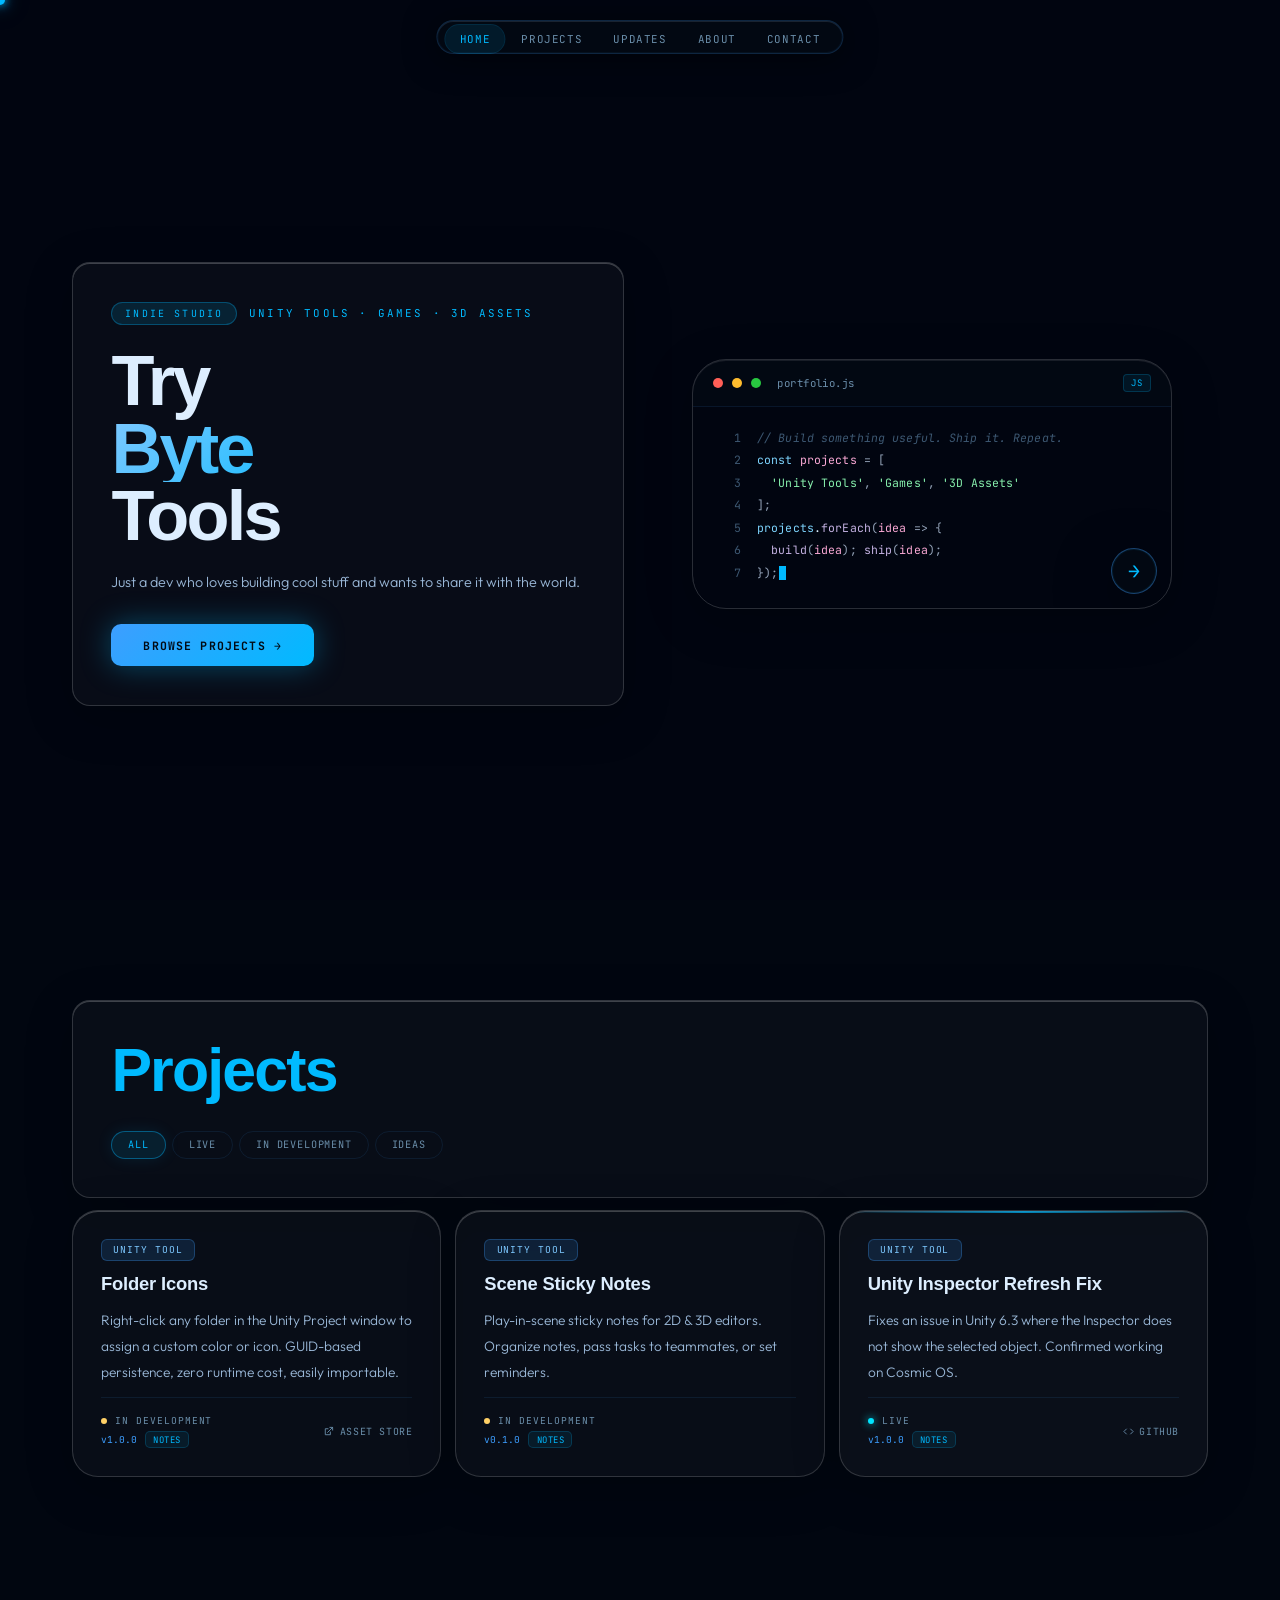
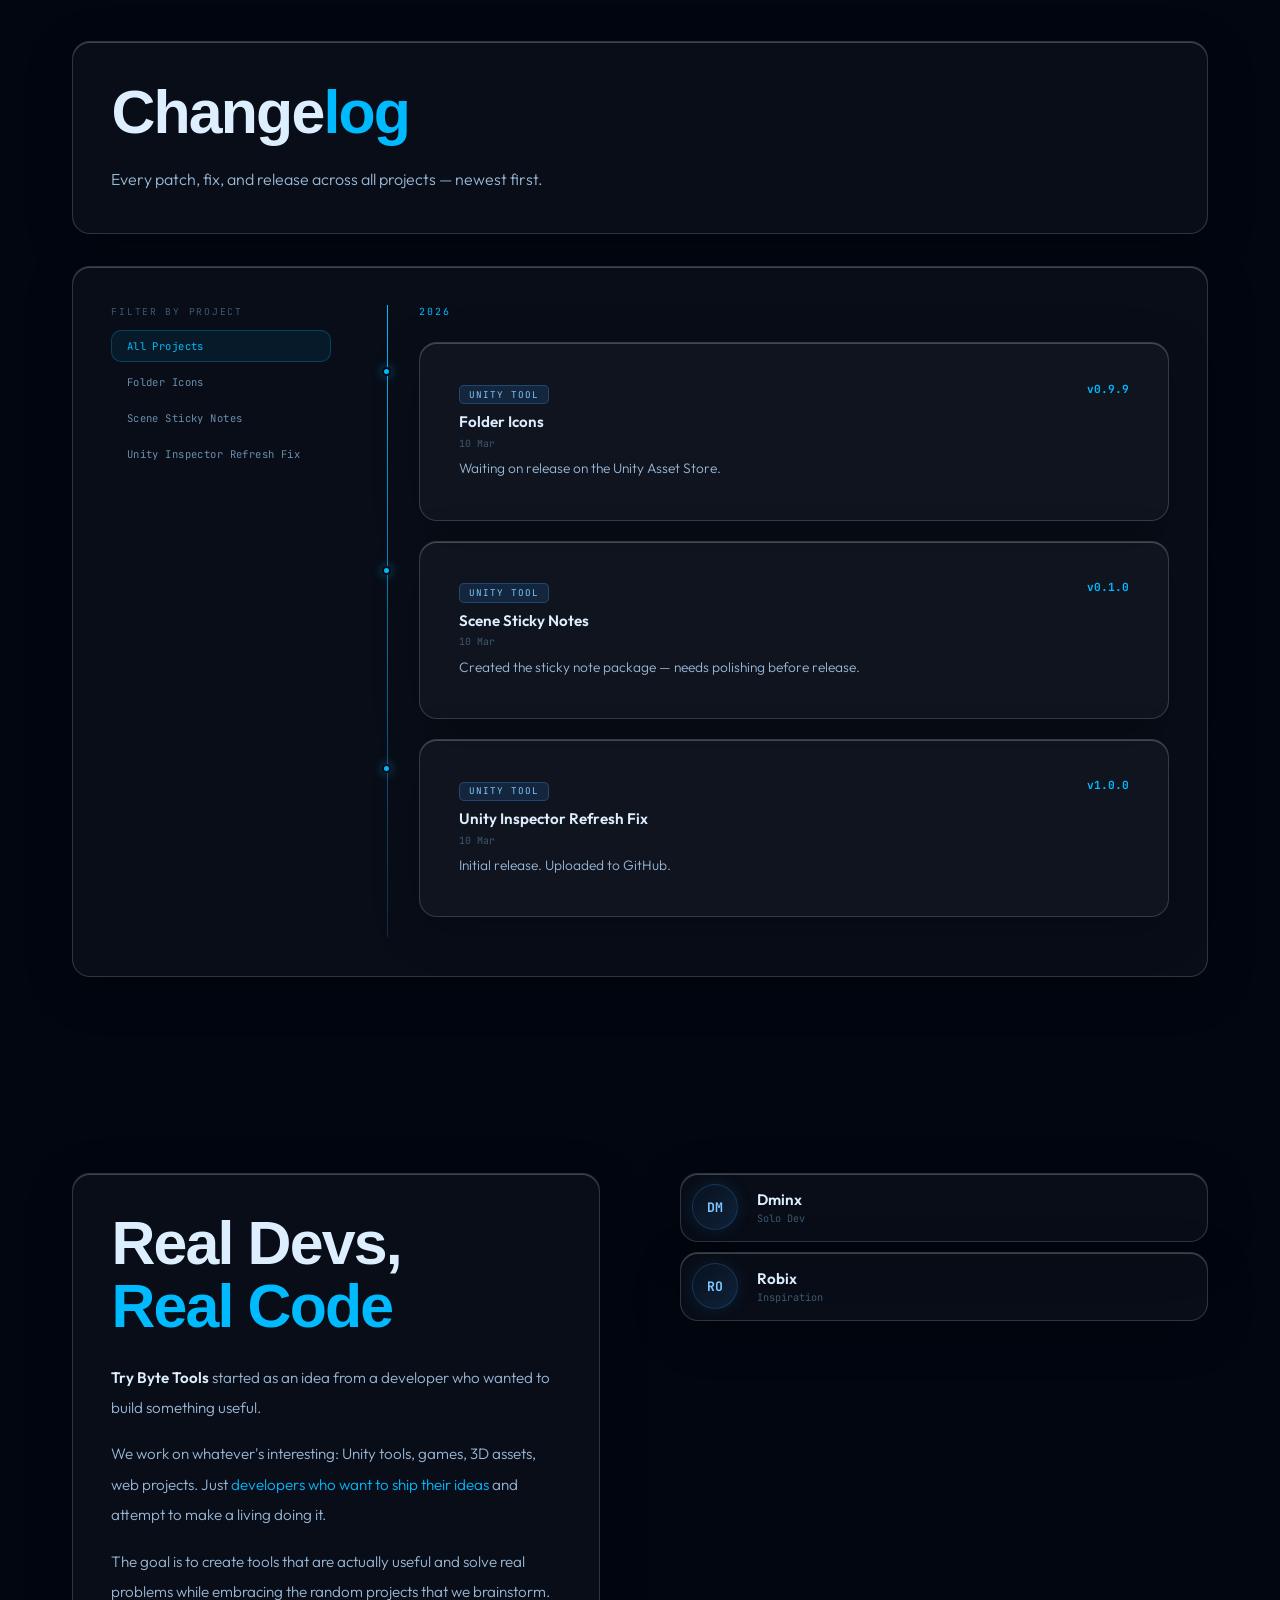
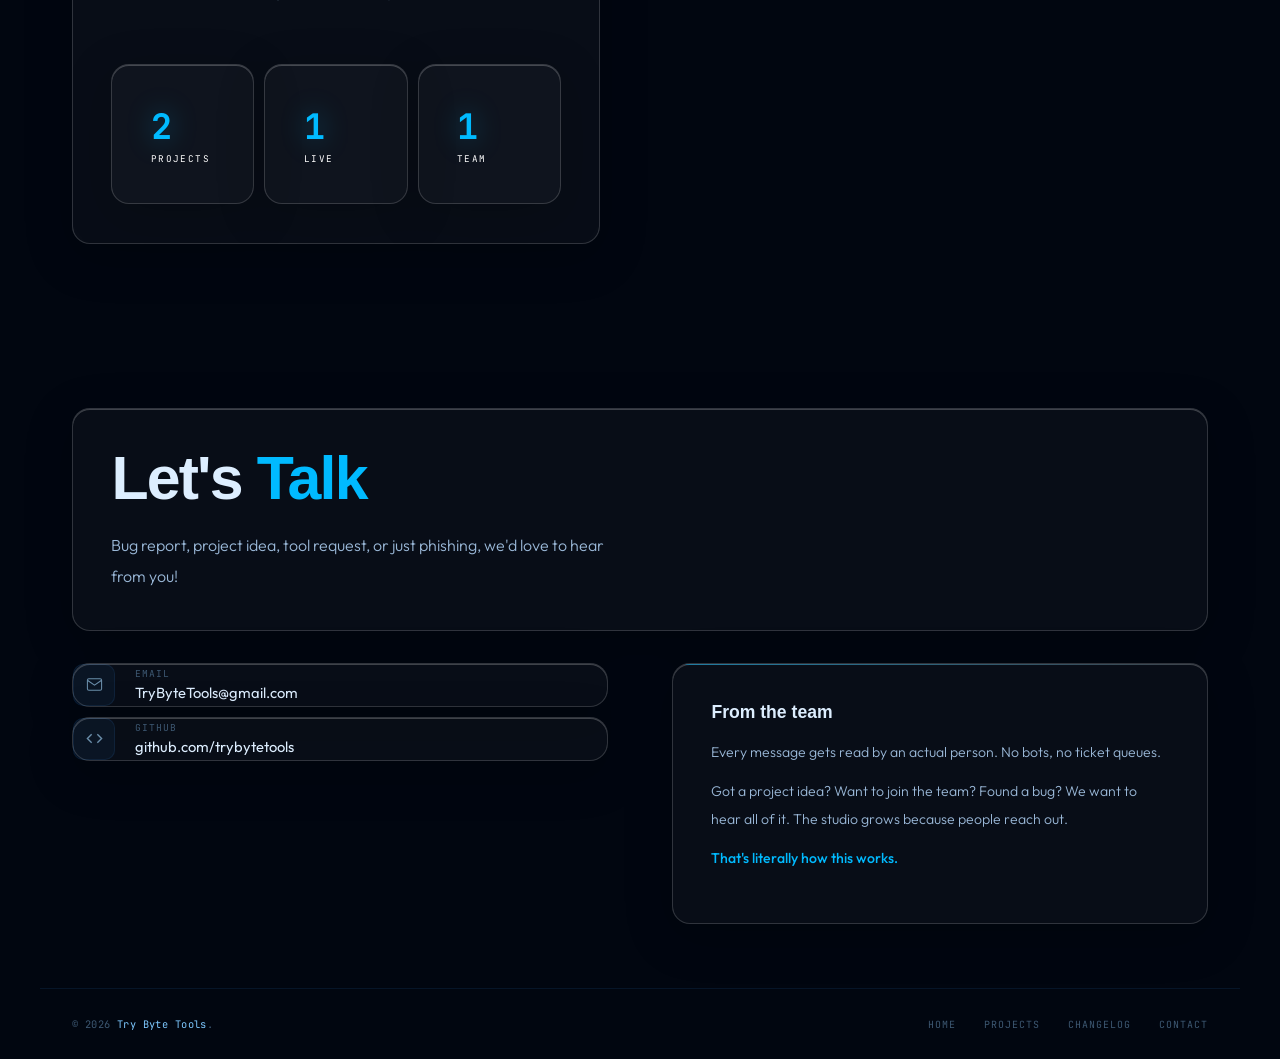
==== commit 86a30fc7: "Remove pipeline section and update project display; add background video asset" ====
--- a/index.html
+++ b/index.html
@@ -41,7 +41,6 @@
 
   <div id="section-dots">
     <div class="s-dot active" data-target="home" data-label="Home"></div>
-    <div class="s-dot" data-target="pipeline" data-label="Pipeline"></div>
     <div class="s-dot" data-target="projects" data-label="Projects"></div>
     <div class="s-dot" data-target="changelog" data-label="Changelog"></div>
     <div class="s-dot" data-target="about" data-label="About"></div>
@@ -61,7 +60,7 @@
   <nav id="nav">
     <ul class="nav-links">
       <li><a href="#home" class="active">Home</a></li>
-      <li><a href="#pipeline">Pipeline</a></li>
+     
       <li><a href="#projects">Projects</a></li>
       <li><a href="#changelog">Updates</a></li>
       <li><a href="#about">About</a></li>
@@ -98,34 +97,19 @@
         <div class="terminal">
           <div class="terminal-bar">
             <div class="t-dot"></div><div class="t-dot"></div><div class="t-dot"></div>
-            <span class="terminal-filename">FolderIconEditor.cs</span>
-            <span class="terminal-badge">C#</span>
+            <span class="terminal-filename">portfolio.js</span>
+            <span class="terminal-badge">JS</span>
           </div>
           <div class="terminal-body">
-            <div class="tl"><span class="tl-num">1</span><span class="tl-code t-cm">// Right-click any folder → assign icon</span></div>
-            <div class="tl"><span class="tl-num">2</span><span class="tl-code"><span class="t-op">[</span><span class="t-cls">MenuItem</span><span class="t-op">(</span><span class="t-str">"Assets/Folder Icons"</span><span class="t-op">)]</span></span></div>
-            <div class="tl"><span class="tl-num">3</span><span class="tl-code"><span class="t-kw">static void</span> <span class="t-fn">AssignColor</span><span class="t-op">() {</span></span></div>
-            <div class="tl"><span class="tl-num">4</span><span class="tl-code">&nbsp;&nbsp;<span class="t-kw">var</span> <span class="t-nm">guid</span> = <span class="t-cls">AssetDatabase</span>.<span class="t-fn">AssetPathToGUID</span><span class="t-op">(</span><span class="t-nm">path</span><span class="t-op">);</span></span></div>
-            <div class="tl"><span class="tl-num">5</span><span class="tl-code">&nbsp;&nbsp;<span class="t-cls">FolderIconData</span>.<span class="t-fn">Set</span><span class="t-op">(</span><span class="t-nm">guid</span><span class="t-op">,</span> <span class="t-nm">selectedColor</span><span class="t-op">);</span></span></div>
-            <div class="tl"><span class="tl-num">6</span><span class="tl-code">&nbsp;&nbsp;<span class="t-cls">EditorApplication</span>.<span class="t-fn">RepaintProjectWindow</span><span class="t-op">();</span></span></div>
-            <div class="tl"><span class="tl-num">7</span><span class="tl-code"><span class="t-op">}</span><span class="t-cursor"></span></span></div>
+            <div class="tl"><span class="tl-num">1</span><span class="tl-code t-cm">// Build something useful. Ship it. Repeat.</span></div>
+            <div class="tl"><span class="tl-num">2</span><span class="tl-code"><span class="t-kw">const</span> <span class="t-nm">projects</span> <span class="t-op">=</span> <span class="t-op">[</span></span></div>
+            <div class="tl"><span class="tl-num">3</span><span class="tl-code">&nbsp;&nbsp;<span class="t-str">'Unity Tools'</span><span class="t-op">,</span> <span class="t-str">'Games'</span><span class="t-op">,</span> <span class="t-str">'3D Assets'</span></span></div>
+            <div class="tl"><span class="tl-num">4</span><span class="tl-code"><span class="t-op">];</span></span></div>
+            <div class="tl"><span class="tl-num">5</span><span class="tl-code"><span class="t-kw">projects</span>.<span class="t-fn">forEach</span><span class="t-op">(</span><span class="t-nm">idea</span> <span class="t-op">=&gt;</span> <span class="t-op">{</span></span></div>
+            <div class="tl"><span class="tl-num">6</span><span class="tl-code">&nbsp;&nbsp;<span class="t-fn">build</span><span class="t-op">(</span><span class="t-nm">idea</span><span class="t-op">);</span> <span class="t-fn">ship</span><span class="t-op">(</span><span class="t-nm">idea</span><span class="t-op">);</span></span></div>
+            <div class="tl"><span class="tl-num">7</span><span class="tl-code"><span class="t-op">});</span><span class="t-cursor"></span></span></div>
           </div>
-          <button class="terminal-next" id="terminal-next" type="button" aria-label="Go to Pipeline section">→</button>
-        </div>
-      </div>
-    </section>
-    
-    <section class="section" id="pipeline" aria-label="Pipeline">
-      <div class="pipeline-grid">
-        <div class="glass-panel">
-          <h2 class="section-heading reveal delay-1">What's<br><span class="accent">Coming</span></h2>
-          <p class="section-sub reveal delay-2">Every tool in motion — from early concept to release. Updated as we plan and ship.</p>
-          <div class="pipeline-list reveal delay-3" id="pipeline-list"></div>
-        </div>
-        <div class="pipeline-cta glass-panel reveal delay-2">
-          <h3>Built by <span class="accent">real devs</span>,<br>for real devs.</h3>
-          <p>Every tool we build solves a problem we've actually hit. No fluff, no feature bloat — just focused utilities that do one thing very well.</p>
-          <a href="#projects" class="btn-primary mag-btn"><span>See All Projects →</span></a>
+          <button class="terminal-next" id="terminal-next" type="button" aria-label="Go to Home section">→</button>
         </div>
       </div>
     </section>
@@ -133,13 +117,13 @@
     <section class="section" id="projects" aria-label="Projects">
       <div class="glass-panel">
         <div>
-          <h2 class="section-heading reveal delay-1">Everything<br><span class="accent">We Build</span></h2>
+          <h2 class="section-heading reveal delay-1"><span class="accent">Projects</span></h2>
         </div>
         <div class="reveal delay-2">
           <div class="filter-tabs" id="filter-tabs">
             <button class="f-tab active" data-filter="all">All</button>
             <button class="f-tab" data-filter="live">Live</button>
-            <button class="f-tab" data-filter="wip">In Dev</button>
+            <button class="f-tab" data-filter="wip">In Development</button>
             <button class="f-tab" data-filter="idea">Ideas</button>
           </div>
         </div>
--- a/style.css
+++ b/style.css
@@ -5,7 +5,7 @@
   --blue: #3d9eff; --blue-b: #7dc8ff; --cyan: #00baff;
   --border: rgba(61,158,255,0.10); --border2: rgba(61,158,255,0.20); --border3: rgba(61,158,255,0.38);
   --text: #ddeeff; --text2: #9ab8d8; --muted: #3d5872; --muted2: #6a8eaa;
-  --font-disp: 'Syne', sans-serif; --font-sans: 'Outfit', sans-serif; --font-mono: 'JetBrains Mono', monospace;
+  --font-disp: 'Bungee', sans-serif; --font-sans: 'Outfit', sans-serif; --font-mono: 'JetBrains Mono', monospace;
   --radius: 10px; --radius-lg: 18px; --radius-xl: 26px;
   --ease-expo: cubic-bezier(0.16,1,0.3,1); --ease-smooth: cubic-bezier(0.65,0,0.35,1);
   --max-w: 1200px; --nav-h: 68px;
@@ -19,7 +19,7 @@
   font-family: var(--font-sans); 
   overflow-x: hidden; 
   overflow-y: scroll; 
-  scroll-snap-type: y mandatory; 
+  scroll-snap-type: y proximity; 
   cursor: none; 
   text-rendering: optimizeLegibility;
   height: 100%; 
@@ -39,7 +39,7 @@
   border-radius: var(--radius-xl); 
   background: rgba(255,255,255,0.03);
   border: 1px solid rgba(255,255,255,0.16);
-  box-shadow: inset 0 1px 0 rgba(255,255,255,0.22), inset 0 -1px 0 rgba(0,0,0,0.05), 0 12px 48px rgba(0,0,0,0.22);
+  box-shadow: inset 0 1px 0 rgba(255,255,255,0.22), inset 0 -1px 0 rgba(0,0,0,0.5), 0 12px 48px rgba(0,0,0,0.22);
 }
 
 #cur { position: fixed; width: 10px; height: 10px; background: var(--cyan); border-radius: 50%; pointer-events: none; transform: translate(-50%,-50%); z-index: 9999; will-change: left, top; box-shadow: 0 0 8px var(--cyan), 0 0 18px rgba(0,186,255,0.6), 0 0 36px rgba(0,186,255,0.25); transition: opacity .2s, width .15s var(--ease-expo), height .15s var(--ease-expo); }
@@ -64,11 +64,11 @@
 
 .nav-drawer { position: fixed; inset: 0; z-index: 999; display: flex; flex-direction: column; align-items: center; justify-content: center; gap: 1rem; opacity: 0; pointer-events: none; transition: opacity .3s var(--ease-smooth); }
 .nav-drawer.open { opacity: 1; pointer-events: all; }
-.nav-drawer a { font-family: var(--font-disp); font-size: 2rem; font-weight: 800; color: var(--muted2); text-decoration: none; letter-spacing: -0.02em; transition: color .18s; }
+.nav-drawer a { font-family: var(--font-disp); font-size: 2rem; font-weight: 800; color: white; text-decoration: none; letter-spacing: -0.02em; transition: color .18s; }
 .nav-drawer a:hover, .nav-drawer a.active { color: var(--cyan); }
 
-section { height: 100vh; scroll-snap-align: start; scroll-snap-stop: always; overflow: hidden; position: relative; z-index: 5; }
-.section { max-width: var(--max-w); margin: 0 auto; padding: var(--nav-h) 2rem 2rem; min-height: 100%; display: flex; flex-direction: column; justify-content: center; overflow-y: auto; }
+section { min-height: 100vh; scroll-snap-align: start; scroll-snap-stop: always; position: relative; z-index: 5; }
+.section { max-width: var(--max-w); margin: 0 auto; padding: calc(var(--nav-h) + 2rem) 2rem 4rem; min-height: 100%; display: flex; flex-direction: column; justify-content: center; }
 
 .reveal { opacity: 0; transform: translateY(30px); transition: opacity .7s var(--ease-expo), transform .7s var(--ease-expo); }
 .reveal.in { opacity: 1; transform: none; }
@@ -251,10 +251,10 @@
 
 .stats-row { display: grid; grid-template-columns: repeat(3,1fr); gap: 10px; margin-top: 2.5rem; }
 .stat-num { font-family: var(--font-mono); font-size: 2.2rem; font-weight: 700; color: var(--cyan); display: block; text-shadow: 0 0 28px rgba(0,186,255,0.45); } 
-.stat-label { font-family: var(--font-mono); font-size: 0.58rem; color: var(--muted); letter-spacing: 0.15em; text-transform: uppercase; margin-top: 0.2rem; }
+.stat-label { font-family: var(--font-mono); font-size: 0.58rem; color: white; letter-spacing: 0.15em; text-transform: uppercase; margin-top: 0.2rem; }
 
 .team-cards { display: flex; flex-direction: column; gap: 10px; }
-.team-card { display: flex; align-items: center; gap: 1.2rem; transition: border-color .22s, transform .22s var(--ease-expo); transform-style: preserve-3d; } 
+.team-card { display: flex; align-items: center; gap: 1.2rem; transition: border-color .22s, transform .22s var(--ease-expo); transform-style: preserve-3d; padding: 2%; } 
 .team-card:hover { border-color: var(--border3); transform: perspective(600px) rotateX(2deg) translateY(-3px); }
 .team-avatar { width: 46px; height: 46px; border-radius: 50%; flex-shrink: 0; background: linear-gradient(135deg, var(--bg3), rgba(61,158,255,0.15)); border: 1px solid var(--border2); display: flex; align-items: center; justify-content: center; font-family: var(--font-mono); font-size: 0.82rem; color: var(--blue-b); font-weight: 700; overflow: hidden; box-shadow: 0 0 18px rgba(61,158,255,0.12); } 
 .team-avatar img { width: 100%; height: 100%; object-fit: cover; border-radius: 50%; } 
